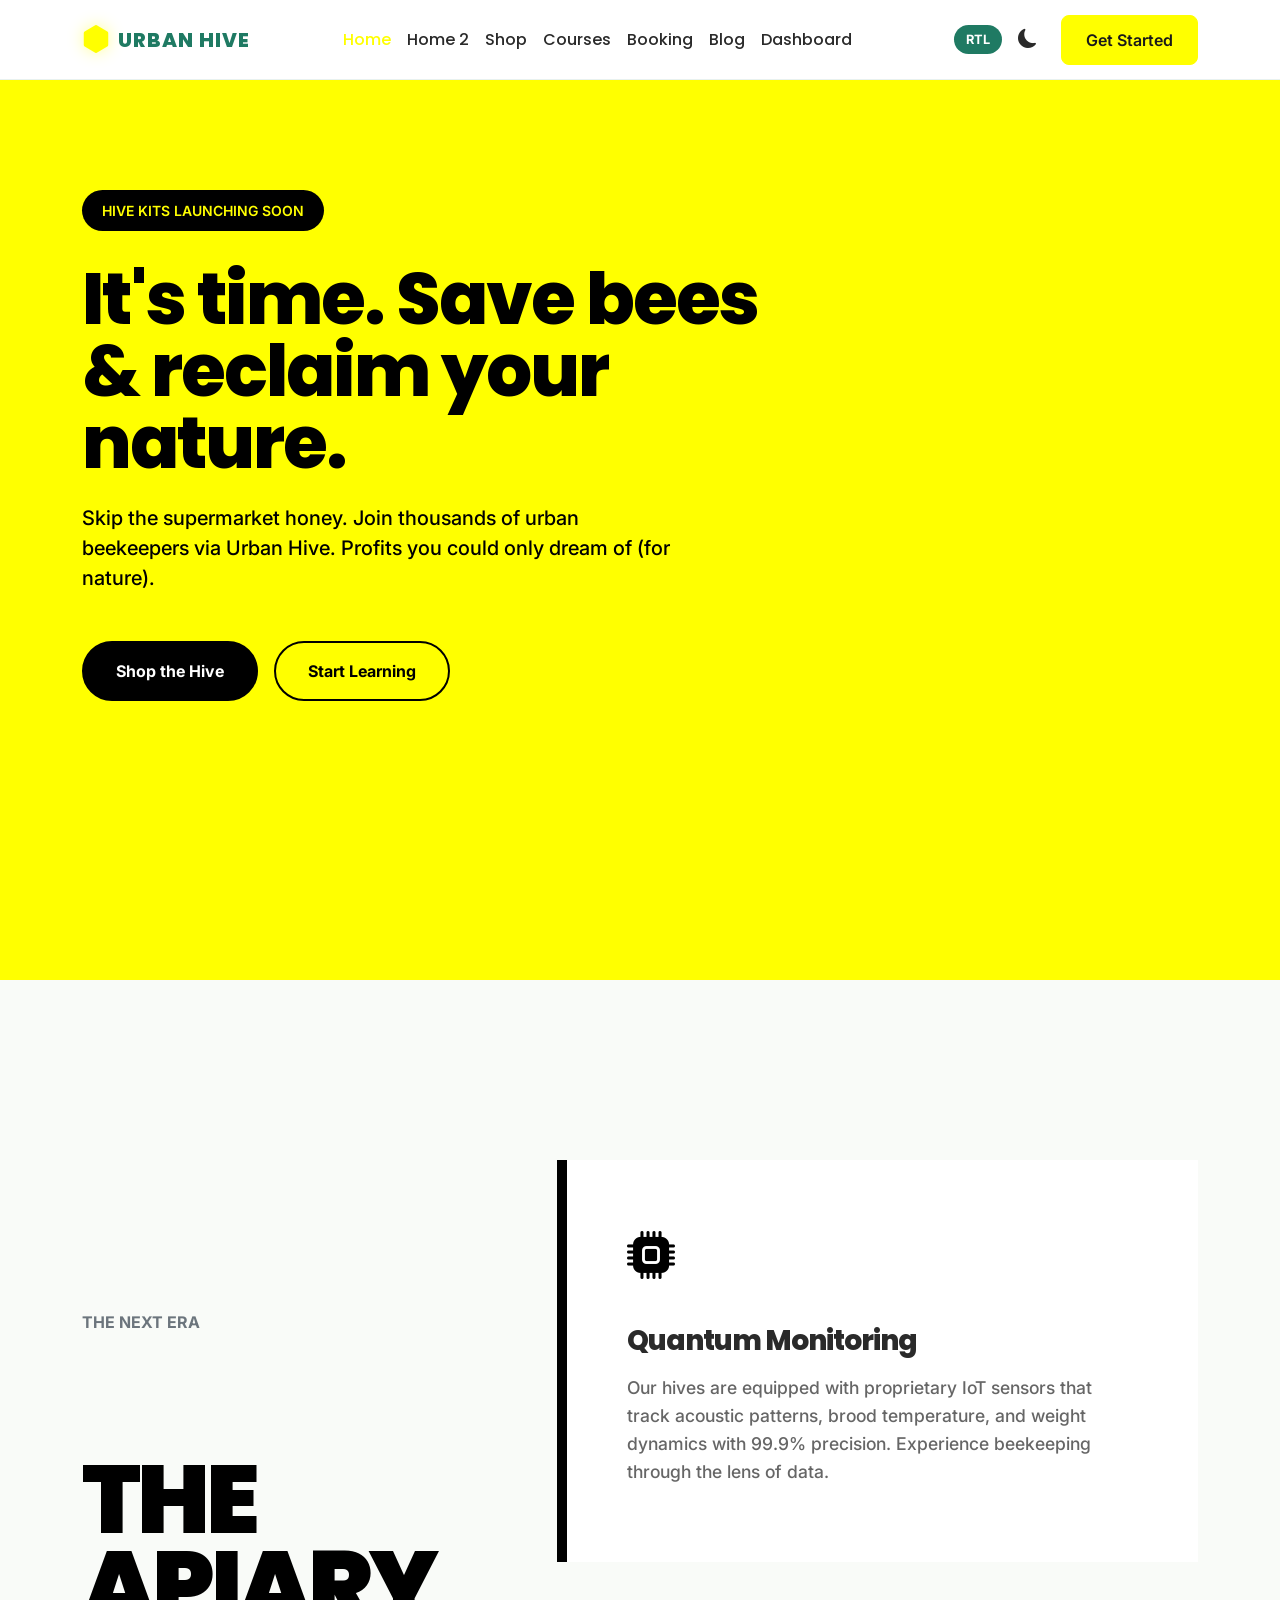
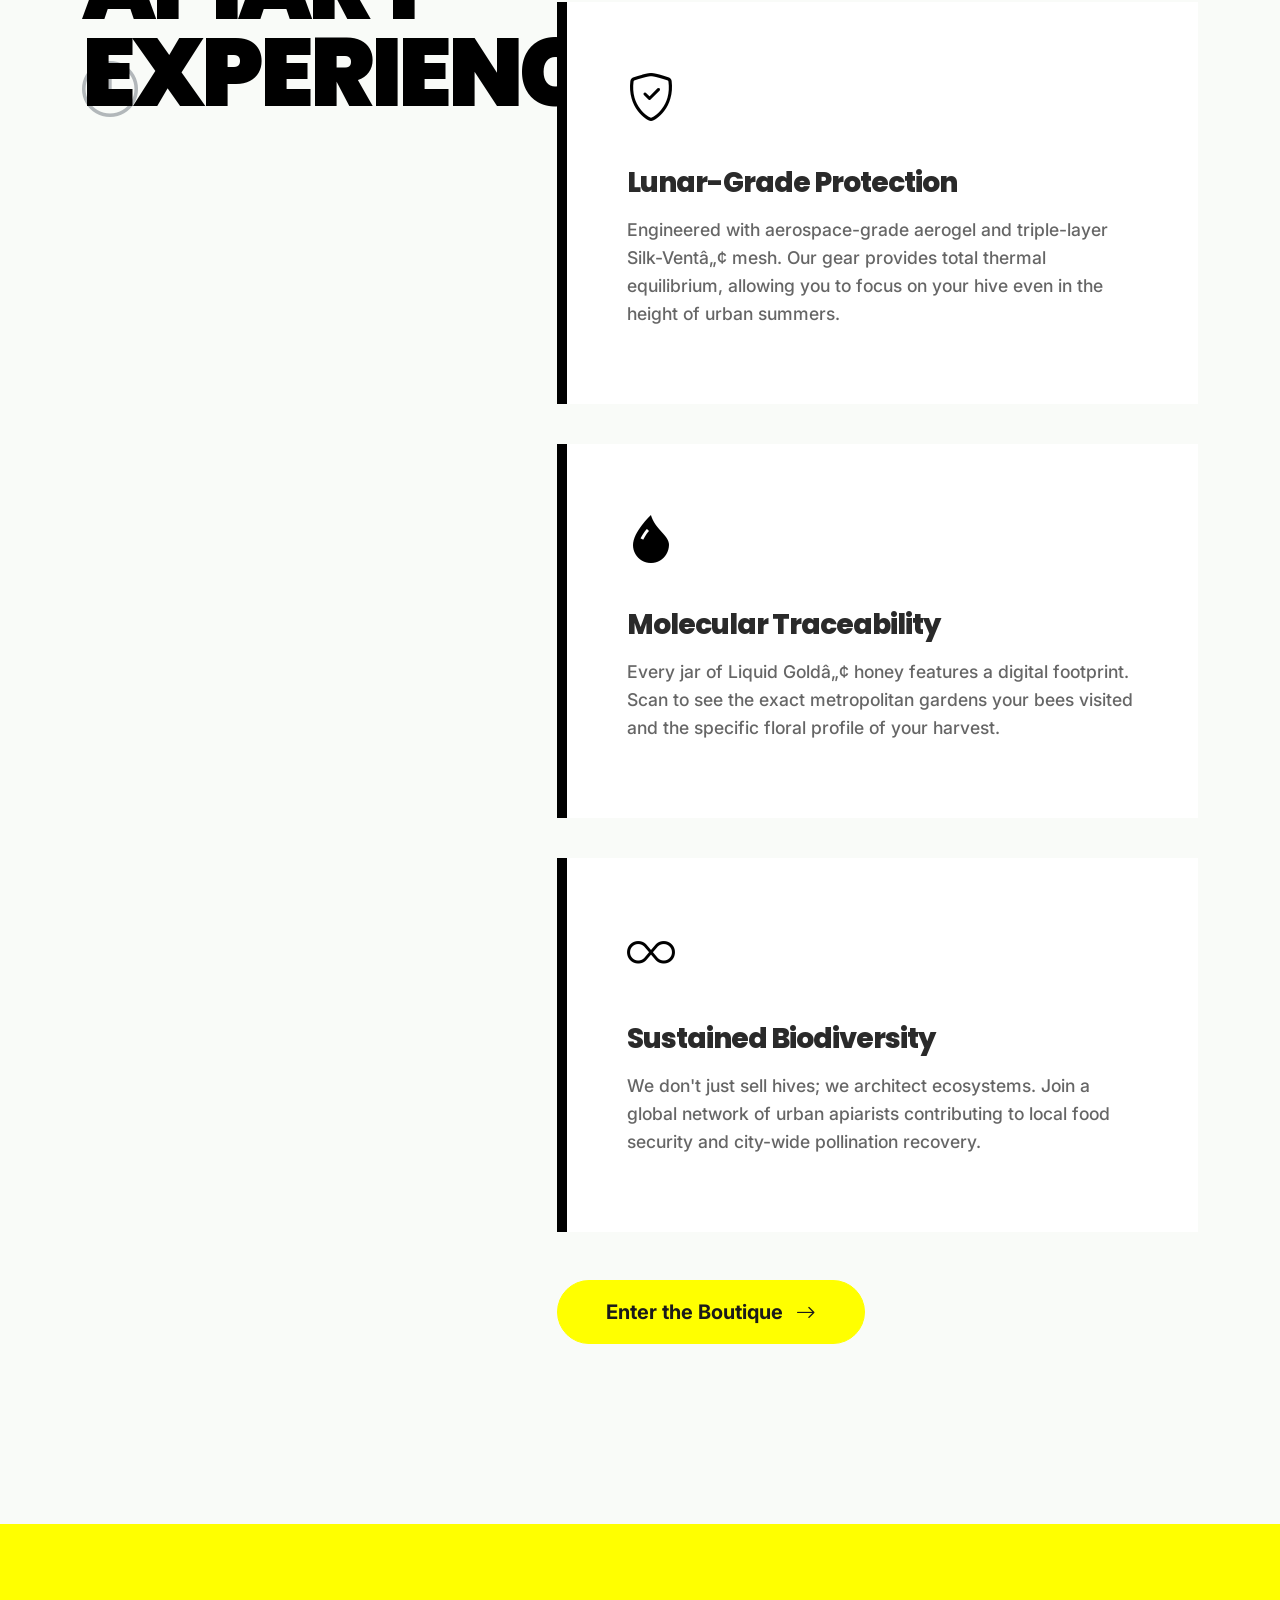
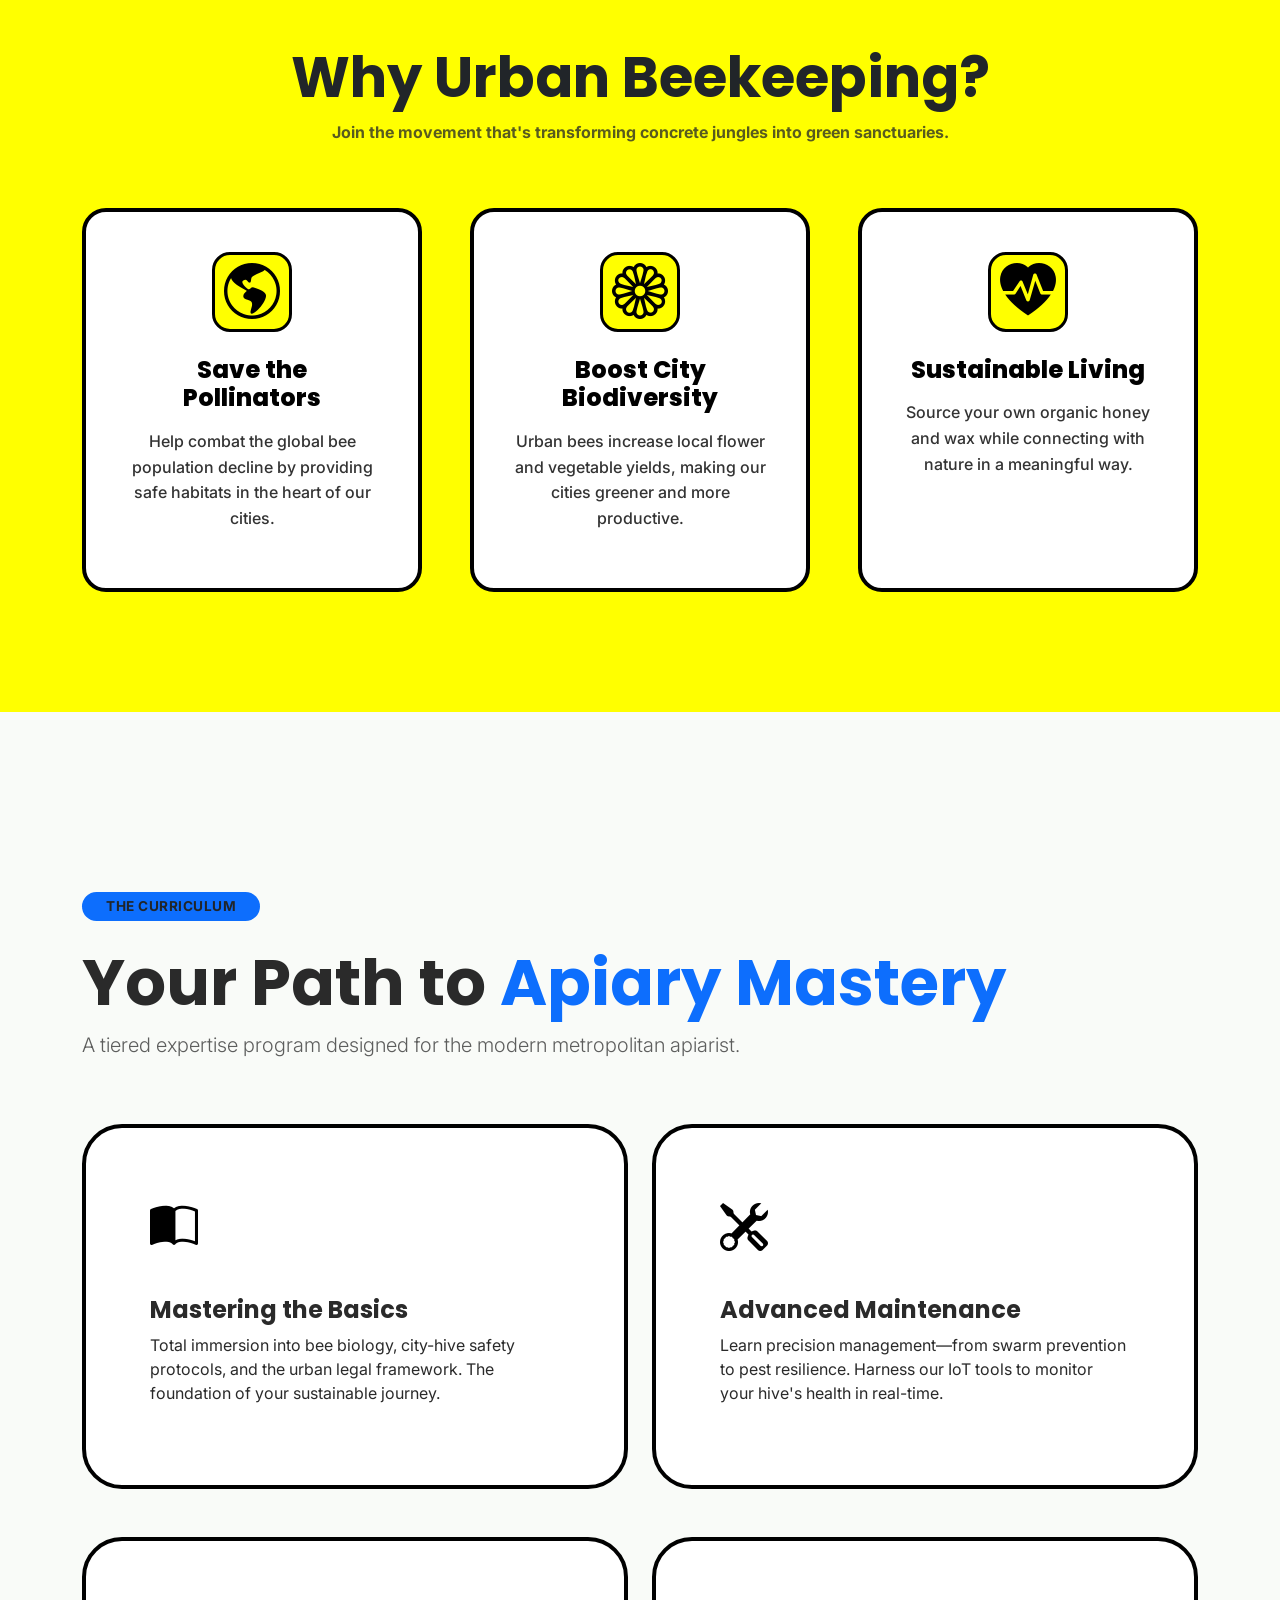
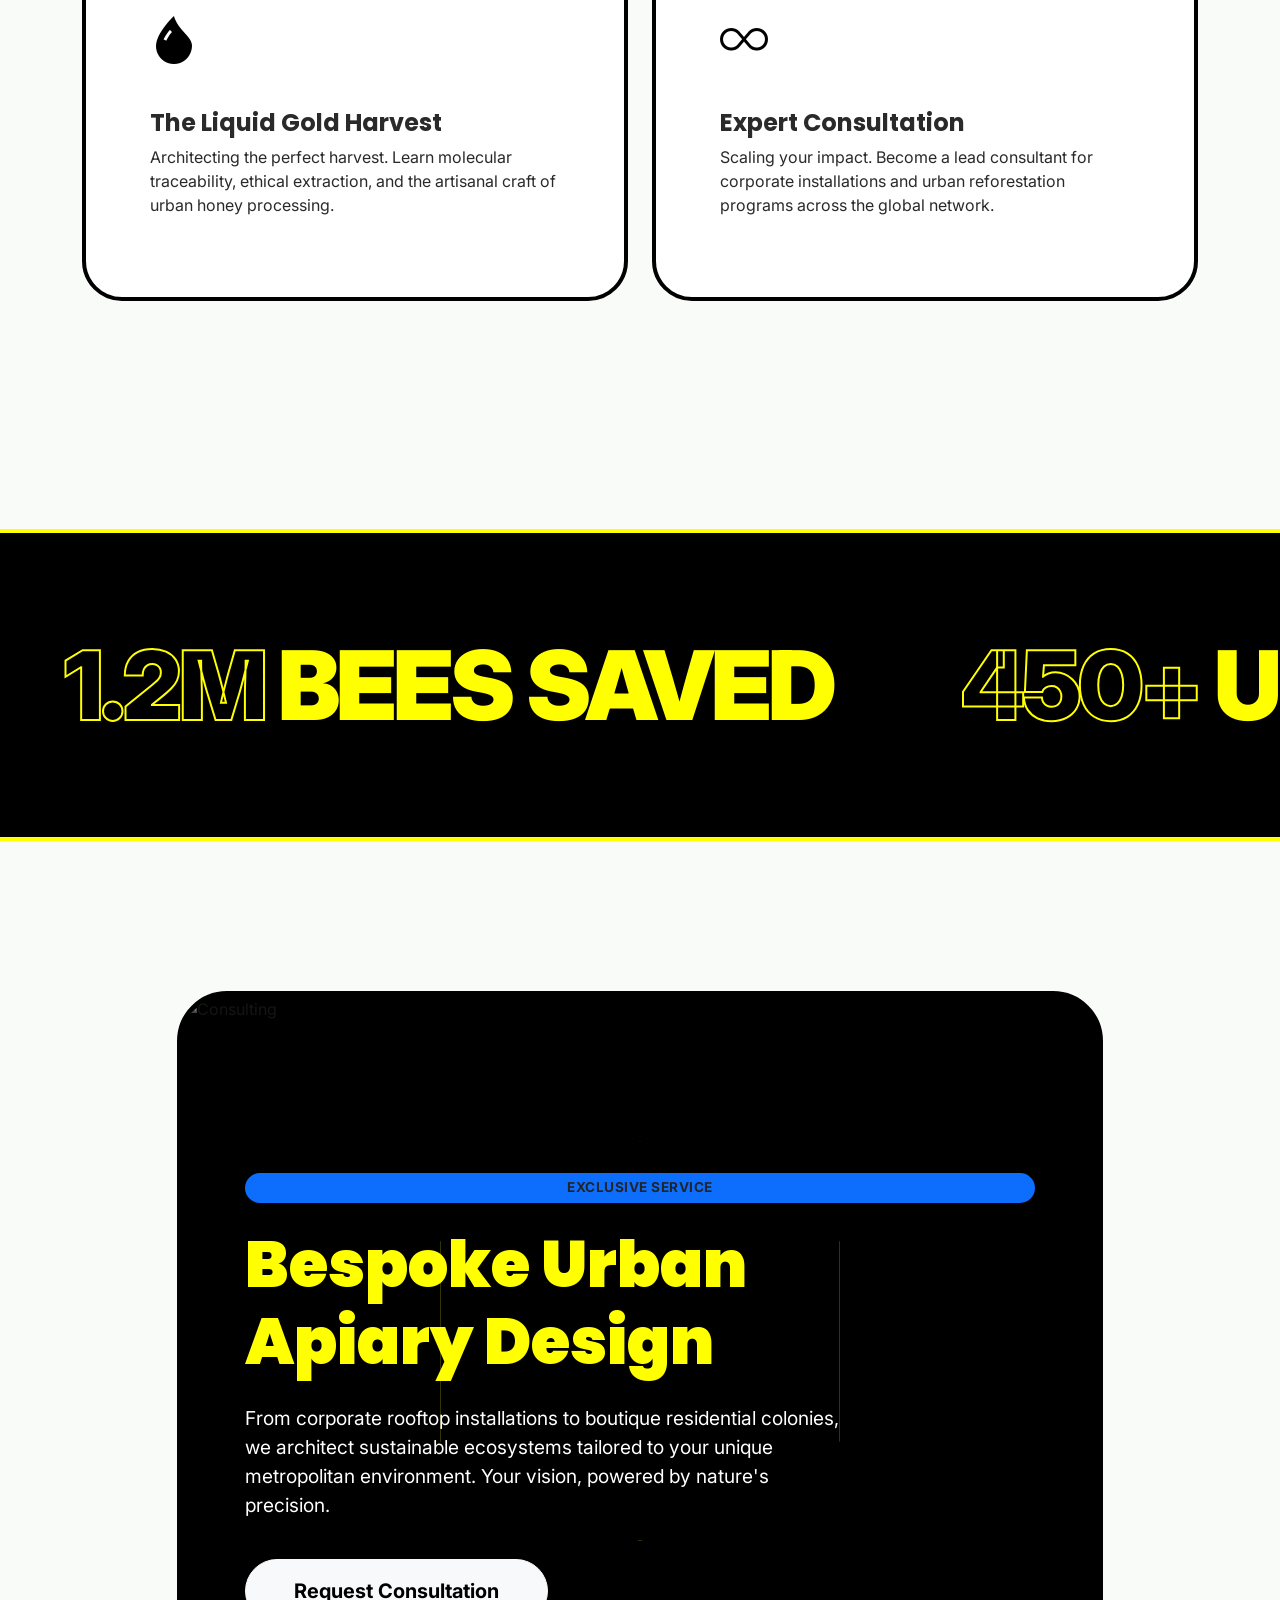
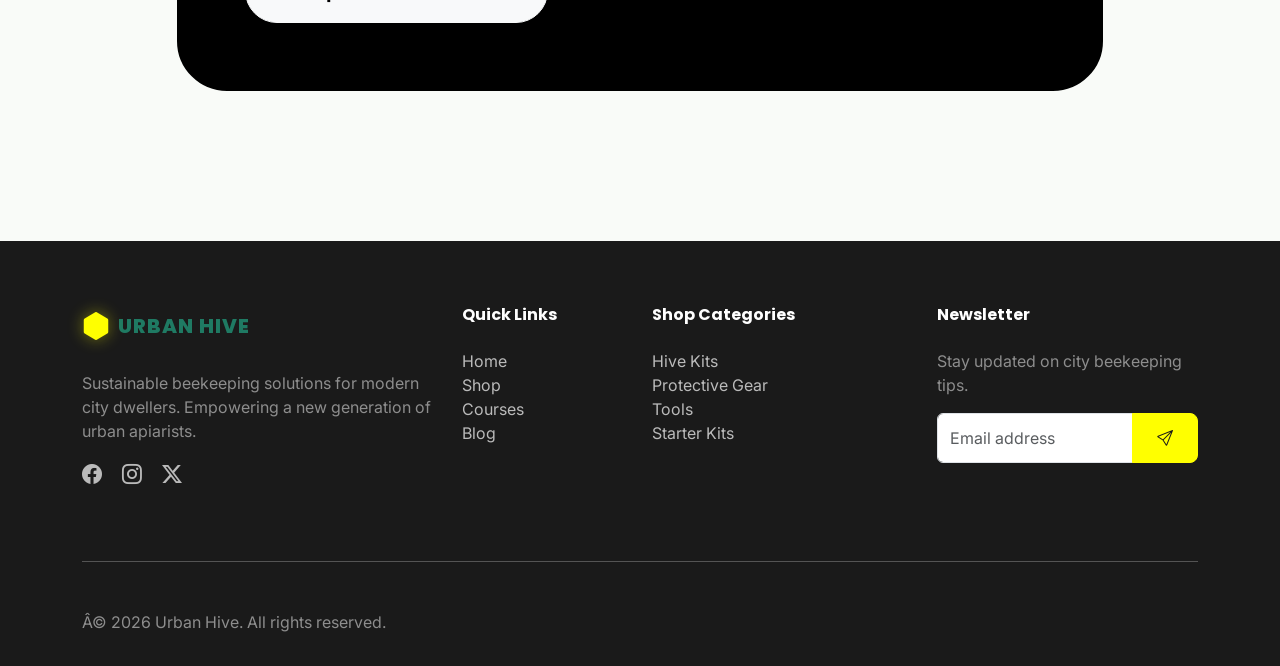
==== index.html @ e36c65c3 "UI Refinements: Standardized Navbar, Authentication UI, Favicon, and Dashboard Layout fixes" ====
﻿<!DOCTYPE html>
<html lang="en" data-bs-theme="light">

<head>
    <meta charset="UTF-8">
    <meta name="viewport" content="width=device-width, initial-scale=1.0">
    <meta name="description"
        content="Urban Hive: Sustainable Beekeeping for Modern Cities. Premium supplies, education, and hive setup assistance.">
    <title>Urban Hive | Sustainable Beekeeping for Modern Cities</title>
    <link rel="icon" type="image/svg+xml"
        href="data:image/svg+xml,<svg xmlns='http://www.w3.org/2000/svg' viewBox='0 0 16 16' fill='%23FFFF00'><path d='M8.5.134a1 1 0 0 0-1 0l-6 3.464a1 1 0 0 0-.5.866V11.54a1 1 0 0 0 .5.866l6 3.464a1 1 0 0 0 1 0l6-3.464a1 1 0 0 0 .5-.866V4.464a1 1 0 0 0-.5-.866L8.5.134z'/></svg>">
    <!-- Bootstrap 5 CSS -->
    <link href="https://cdn.jsdelivr.net/npm/bootstrap@5.3.3/dist/css/bootstrap.min.css" rel="stylesheet">
    <!-- Bootstrap Icons -->
    <link rel="stylesheet" href="https://cdn.jsdelivr.net/npm/bootstrap-icons@1.11.3/font/bootstrap-icons.min.css">
    <!-- Custom CSS -->
    <link rel="stylesheet" href="assets/css/styles.css">
    <style>
        /* Unique Page Animation: Hive Build (Cells forming) */
        /* ABSTRACT ART PARTICLE HERO */
        /* ABSTRACT ART PARTICLE HERO */
        .hero-section {
            position: relative;
            background-color: #000000;
            /* Dark Mode Background */
            min-height: 100vh;
            display: flex;
            align-items: center;
            color: #FFFFFF;
            overflow: hidden;
            padding-top: 80px;
            padding-bottom: 250px;
        }

        [data-bs-theme="light"] .hero-section {
            background-color: #FFFF00 !important;
            /* Primary Yellow for Light Mode */
            color: #000000;
        }

        #hero-canvas {
            position: absolute;
            top: 0;
            left: 0;
            width: 100%;
            height: 100%;
            z-index: 1;
        }

        .hero-section .container {
            position: relative;
            z-index: 10;
        }

        .brand-name {
            font-weight: 700;
            letter-spacing: 1px;
        }

        .navbar {
            transition: all 0.3s;
        }

        .hero-title {
            font-size: clamp(2.5rem, 8vw, 4.5rem);
            max-width: 800px;
            line-height: 1;
            font-weight: 800;
            letter-spacing: -2px;
            color: #FFFFFF;
            text-shadow: 0 0 30px rgba(255, 255, 255, 0.1);
        }

        [data-bs-theme="light"] .hero-title {
            color: #000000;
            text-shadow: none;
        }

        .hero-lead {
            font-weight: 500;
            color: rgba(255, 255, 255, 0.8);
            font-size: 1.25rem;
        }

        [data-bs-theme="light"] .hero-lead {
            color: #000000;
        }

        .hero-badge {
            background-color: #FFFF00;
            color: #000000;
            padding: 10px 20px;
            border-radius: 50px;
            display: inline-block;
            font-weight: 600;
            margin-bottom: 2rem;
        }

        [data-bs-theme="light"] .hero-badge {
            background-color: #000000;
            color: #FFFF00;
        }

        .btn-dark-hero {
            background-color: #FFFF00;
            color: #000000;
            padding: 16px 32px;
            border-radius: 50px;
            font-weight: 700;
            border: 2px solid #FFFF00;
            transition: all 0.3s;
        }

        [data-bs-theme="light"] .btn-dark-hero {
            background-color: #000000;
            color: #FFFFFF;
            border-color: #000000;
        }

        .btn-dark-hero:hover {
            background-color: transparent;
            color: #FFFF00;
        }

        [data-bs-theme="light"] .btn-dark-hero:hover {
            background-color: transparent;
            color: #000000;
        }

        .btn-outline-hero {
            background-color: transparent;
            color: #FFFFFF;
            border: 2px solid #FFFFFF;
            padding: 16px 32px;
            border-radius: 50px;
            font-weight: 700;
            transition: all 0.3s;
        }

        [data-bs-theme="light"] .btn-outline-hero {
            color: #000000;
            border-color: #000000;
        }

        .btn-outline-hero:hover {
            background-color: #FFFFFF;
            color: #000000;
        }

        [data-bs-theme="light"] .btn-outline-hero:hover {
            background-color: #000000;
            color: #FFFF00;
        }

        /* Why Urban Beekeeping Section */
        .why-urban-section {
            background-color: #FFFF00 !important;
        }

        .why-card {
            background: #FFFFFF;
            border: 4px solid #000000;
            border-radius: 24px;
            padding: 40px;
            height: 100%;
            transition: all 0.5s cubic-bezier(0.175, 0.885, 0.32, 1.275);
            position: relative;
            z-index: 1;
        }

        .why-card:hover {
            transform: translateY(-15px) scale(1.02);
            box-shadow: 15px 15px 0px #000000;
        }

        .why-card .card-icon {
            font-size: 3.5rem;
            color: #000000;
            margin-bottom: 1.5rem;
            background: #FFFF00;
            width: 80px;
            height: 80px;
            display: flex;
            align-items: center;
            justify-content: center;
            border: 3px solid #000000;
            border-radius: 18px;
            transition: all 0.4s;
        }

        .why-card:hover .card-icon {
            transform: rotate(360deg);
            background: #000000;
            color: #FFFF00;
        }

        .why-card h4 {
            font-weight: 800;
            color: #000000;
        }

        .why-card p {
            color: #333333;
            font-weight: 500;
            line-height: 1.6;
        }

        @keyframes float {

            0%,
            100% {
                transform: translateY(0);
            }

            50% {
                transform: translateY(-10px);
            }
        }

        .animate-float {
            animation: float 3s ease-in-out infinite;
        }

        /* Journey/Learning Path Section */
        .journey-card {
            padding: 60px 40px;
            height: 100%;
            transition: all 0.6s cubic-bezier(0.23, 1, 0.32, 1);
            position: relative;
            overflow: hidden;
            background: #FFFFFF;
            border-bottom: 8px solid #000000;
        }

        .journey-card:hover {
            background-color: #000000;
            transform: translateY(-10px);
        }

        .journey-card:hover h5,
        .journey-card:hover p,
        .journey-card:hover .h6 {
            color: #FFFFFF !important;
        }

        .journey-card .h6 {
            font-size: 1rem;
            font-weight: 900;
            display: block;
            margin-bottom: 1.5rem;
            color: #1F7A63;
            transition: all 0.4s;
        }

        .journey-card:hover .h6 {
            transform: scale(1.5) translateX(10px);
            color: #FFFF00 !important;
        }

        .journey-card h5 {
            font-weight: 800;
            margin-bottom: 1rem;
        }

        .journey-card p {
            font-weight: 500;
            opacity: 0.8;
            margin: 0;
            transition: all 0.4s;
        }

        .journey-card::before {
            content: '';
            position: absolute;
            top: 0;
            left: 0;
            width: 100%;
            height: 100%;
            background: linear-gradient(45deg, transparent 50%, rgba(255, 255, 0, 0.1) 100%);
            opacity: 0;
            transition: opacity 0.5s;
        }

        .journey-card:hover::before {
            opacity: 1;
        }

        .journey-section {
            background-color: var(--bg-color);
            padding-top: 180px;
            /* Increased upper space */
            padding-bottom: 120px;
        }

        /* Dark Mode Fixes for Journey Section */
        [data-bs-theme="dark"] .journey-card {
            background: #162723;
            /* Matching var(--card-bg) */
            border-bottom-color: #FFFF00;
            /* Sync with hero yellow */
        }

        [data-bs-theme="dark"] .journey-card h5 {
            color: #E8F5F2 !important;
        }

        [data-bs-theme="dark"] .journey-card p {
            color: rgba(232, 245, 242, 0.7) !important;
        }

        [data-bs-theme="dark"] .journey-card:hover {
            background-color: #FFFF00 !important;
            /* EXACT Hero Yellow */
        }

        [data-bs-theme="dark"] .journey-card:hover h5,
        [data-bs-theme="dark"] .journey-card:hover p,
        [data-bs-theme="dark"] .journey-card:hover .h6 {
            color: #000000 !important;
        }

        [data-bs-theme="dark"] .journey-card:hover .h6 {
            color: #000000 !important;
        }

        /* IMMERSIVE APIARY EXPERIENCE SECTION */
        .immersive-apiary-section {
            background-color: var(--bg-color);
            color: var(--text-color);
            padding: 180px 0;
            position: relative;
            overflow: hidden;
            transition: background-color 0.5s ease;
        }

        .experience-title {
            font-size: clamp(3rem, 10vw, 6rem);
            font-weight: 900;
            line-height: 0.9;
            letter-spacing: -4px;
            color: #000000;
            /* Default Dark for Light mode */
            position: sticky;
            top: 20%;
            z-index: 5;
        }

        @media (max-width: 1200px) {
            .experience-title {
                font-size: clamp(2.5rem, 7vw, 3.8rem);
                letter-spacing: -2px;
            }
        }

        [data-bs-theme="dark"] .experience-title {
            color: #FFFF00;
        }

        .feature-item-ux {
            padding: 60px;
            background: var(--card-bg);
            border-left: 10px solid #000000;
            margin-bottom: 40px;
            transition: all 0.6s cubic-bezier(0.165, 0.84, 0.44, 1);
            position: relative;
            z-index: 10;
        }

        [data-bs-theme="dark"] .feature-item-ux {
            border-left-color: #FFFF00;
        }

        .feature-item-ux:hover {
            background: #000000;
            color: #FFFFFF !important;
            transform: translateX(30px) scale(1.05);
            box-shadow: 0 20px 40px rgba(0, 0, 0, 0.1);
            border-left-width: 25px;
        }

        .feature-item-ux:hover * {
            color: #FFFFFF !important;
        }

        .feature-item-ux i {
            font-size: 3rem;
            color: #000000;
            margin-bottom: 2rem;
            display: block;
        }

        [data-bs-theme="dark"] .feature-item-ux i {
            color: #FFFF00;
        }

        .feature-item-ux h3 {
            font-weight: 800;
            margin-bottom: 1rem;
            letter-spacing: -1px;
        }

        .feature-item-ux p {
            font-weight: 500;
            color: #666666;
            font-size: 1.1rem;
            line-height: 1.6;
        }

        [data-bs-theme="dark"] .feature-item-ux p {
            color: #999999;
        }

        /* Unique Geometric Background Animation */
        .geo-circle {
            position: absolute;
            border: 2px solid rgba(255, 255, 255, 0.05);
            border-radius: 50%;
            pointer-events: none;
            animation: pulseCircle 10s infinite linear;
        }

        @keyframes pulseCircle {
            0% {
                transform: scale(1) rotate(0);
                opacity: 0;
            }

            50% {
                transform: scale(1.5) rotate(180deg);
                opacity: 0.2;
            }

            100% {
                transform: scale(3) rotate(360deg);
                opacity: 0;
            }
        }

        .honey-cursor-glow {
            position: fixed;
            width: 300px;
            height: 300px;
            background: radial-gradient(circle, rgba(255, 255, 0, 0.05) 0%, transparent 70%);
            pointer-events: none;
            z-index: 1000;
            transform: translate(-50%, -50%);
            display: none;
            /* Will be shown on move in JS if added, otherwise keep static */
        }

        /* UNIQUE SECTION 1: IMPACT TICKER */
        .stats-ticker-section {
            background: #000000;
            padding: 80px 0;
            overflow: hidden;
            border-top: 4px solid #FFFF00;
            border-bottom: 4px solid #FFFF00;
            position: relative;
        }

        .ticker-wrap {
            display: flex;
            white-space: nowrap;
            animation: tickerFlow 60s linear infinite;
        }

        .ticker-item {
            display: inline-block;
            padding: 0 4rem;
            font-size: 6rem;
            font-weight: 900;
            color: #FFFF00;
            text-transform: uppercase;
            letter-spacing: -4px;
        }

        .ticker-item span {
            -webkit-text-stroke: 2px #FFFF00;
            color: transparent;
        }

        @keyframes tickerFlow {
            0% {
                transform: translateX(0);
            }

            100% {
                transform: translateX(-50%);
            }
        }

        /* UNIQUE SECTION 2: CONSULTING REVEAL */
        .consulting-reveal-section {
            padding: 150px 0;
            background: var(--bg-color);
            position: relative;
        }

        .reveal-card {
            position: relative;
            border-radius: 50px;
            overflow: hidden;
            height: 700px;
            background: #000000;
            border: 4px solid #000000;
            cursor: pointer;
        }

        .reveal-card img {
            width: 100%;
            height: 100%;
            object-fit: cover;
            opacity: 0.5;
            transition: all 1.2s cubic-bezier(0.19, 1, 0.22, 1);
        }

        .reveal-card:hover img {
            transform: scale(1.1) rotate(-2deg);
            opacity: 0.3;
        }

        .reveal-content {
            position: absolute;
            inset: 0;
            padding: 4rem;
            display: flex;
            flex-direction: column;
            justify-content: flex-end;
            z-index: 10;
        }

        .reveal-content h2 {
            font-size: 4rem;
            color: #FFFF00;
            font-weight: 900;
            margin-bottom: 1.5rem;
            transition: all 0.8s cubic-bezier(0.19, 1, 0.22, 1);
        }

        .reveal-content p {
            font-size: 1.2rem;
            color: #FFFFFF;
            max-width: 600px;
            transition: all 0.8s cubic-bezier(0.19, 1, 0.22, 1) 0.1s;
        }

        .reveal-card:hover .reveal-content h2 {
            transform: none;
            opacity: 1;
        }

        .reveal-card:hover .reveal-content p {
            transform: none;
            opacity: 1;
        }

        .floating-hex {
            position: absolute;
            width: 400px;
            height: 400px;
            border: 1px solid rgba(255, 255, 0, 0.2);
            clip-path: polygon(50% 0%, 100% 25%, 100% 75%, 50% 100%, 0% 75%, 0% 25%);
            top: 50%;
            left: 50%;
            transform: translate(-50%, -50%);
            animation: hexRotate 20s linear infinite;
            z-index: 1;
        }

        @keyframes hexRotate {
            0% {
                transform: translate(-50%, -50%) rotate(0deg);
                scale: 1;
            }

            50% {
                transform: translate(-50%, -50%) rotate(180deg);
                scale: 1.2;
            }

            100% {
                transform: translate(-50%, -50%) rotate(360deg);
                scale: 1;
            }
        }

        /* PREMIUM MASTERY PATH SECTION */
        .mastery-path-section {
            padding: 180px 0;
            background: var(--bg-color);
            position: relative;
        }

        .path-pillar {
            position: relative;
            padding: 4rem;
            background: var(--card-bg);
            border-radius: 40px;
            margin-bottom: 3rem;
            border: 4px solid #000;
            transition: all 0.8s cubic-bezier(0.19, 1, 0.22, 1);
            z-index: 5;
        }

        [data-bs-theme="dark"] .path-pillar {
            border-color: #FFFF00;
        }

        .path-pillar:hover {
            background: #FFFF00;
            color: #000000 !important;
            transform: translateY(-20px) scale(1.02);
            border-color: #000;
            z-index: 10;
        }

        .path-pillar:hover * {
            color: #000000 !important;
        }

        .path-pillar i {
            font-size: 3rem;
            margin-bottom: 2rem;
            display: block;
            color: #FFFF00;
        }

        [data-bs-theme="dark"] .path-pillar i {
            color: #FFFF00;
        }

        [data-bs-theme="light"] .path-pillar i {
            color: #000;
        }

        .path-pillar:hover i {
            color: #000000 !important;
        }

        @keyframes hiveBuild {
            from {
                opacity: 0;
                transform: scale(0.1) rotate(60deg);
            }

            to {
                opacity: 1;
                transform: scale(1) rotate(0deg);
            }
        }

        /* Hero Bubble Effect Styles */
        .hero-footer-wrap {
            position: absolute;
            bottom: 0;
            left: 0;
            right: 0;
            z-index: 10;
        }

        .hero-footer {
            z-index: 1;
            --footer-background: #000000;
            display: grid;
            position: relative;
        }

        .hero-footer .bubbles {
            position: absolute;
            top: 0;
            left: 0;
            right: 0;
            height: 1rem;
            background: var(--footer-background);
            filter: url("#blob");
        }

        .hero-footer .bubble {
            position: absolute;
            left: var(--position, 50%);
            background: var(--footer-background);
            border-radius: 100%;
            animation: bubble-size var(--time, 4s) ease-in infinite var(--delay, 0s),
                bubble-move var(--time, 4s) ease-in infinite var(--delay, 0s);
            transform: translate(-50%, 100%);
        }

        [data-bs-theme="dark"] .hero-footer .bubble {
            background: var(--primary-color);
        }

        .hero-footer .content {
            z-index: 2;
            display: grid;
            grid-template-columns: 1fr auto;
            grid-gap: 4rem;
            padding: 2rem;
            background: var(--footer-background);
        }

        .hero-footer .content a,
        .hero-footer .content p {
            color: #F5F7FA;
            text-decoration: none;
            transition: color 0.3s;
        }

        .hero-footer .content a:hover {
            color: var(--primary-color);
        }

        .hero-footer .content b {
            color: white;
            text-transform: uppercase;
            letter-spacing: 1.5px;
            font-size: 0.9rem;
            margin-bottom: 0.5rem;
            display: block;
        }

        .hero-footer .content p {
            margin: 0;
            font-size: .75rem;
            opacity: 0.8;
        }

        .hero-footer .content>div {
            display: flex;
            flex-direction: row;
            flex-wrap: wrap;
            justify-content: space-around;
            gap: 2rem;
        }

        .hero-footer .content>div>div {
            display: flex;
            flex-direction: column;
            margin: 0.25rem 0;
        }

        .hero-footer .content .image {
            align-self: center;
            width: 4rem;
            height: 4rem;
            margin: 0.25rem 0;
            background-size: cover;
            background-position: center;
        }

        @keyframes bubble-size {

            0%,
            75% {
                width: var(--size, 4rem);
                height: var(--size, 4rem);
            }

            100% {
                width: 0rem;
                height: 0rem;
            }
        }

        @keyframes bubble-move {
            0% {
                bottom: -4rem;
            }

            100% {
                bottom: var(--distance, 10rem);
            }
        }

        @media (max-width: 991px) {
            .hero-footer .content {
                grid-template-columns: 1fr;
                text-align: center;
            }

            .hero-footer .content>div {
                flex-direction: column;
                gap: 1.5rem;
            }

            /* Center hero content on mobile and tablet */
            .hero-section .container {
                text-align: center;
            }

            .hero-section .row {
                justify-content: center;
            }

            .hero-section .d-flex {
                justify-content: center;
            }

            /* Fix overlapping feature cards in Next Era section */
            .feature-item-ux {
                padding: 30px 20px;
                margin-bottom: 20px;
            }

            .feature-item-ux i {
                font-size: 2.5rem;
                margin-bottom: 1.5rem;
            }

            .feature-item-ux h3 {
                font-size: 1.25rem;
            }

            .feature-item-ux p {
                font-size: 1rem;
            }
        }

        @media (max-width: 767px) {

            /* Additional fixes for smaller mobile screens */
            .feature-item-ux {
                padding: 25px 15px;
                margin-bottom: 15px;
            }

            .feature-item-ux i {
                font-size: 2rem;
                margin-bottom: 1rem;
            }

            .feature-item-ux h3 {
                font-size: 1.1rem;
            }

            .feature-item-ux p {
                font-size: 0.9rem;
            }

            /* Fix overlapping text in exclusive service section */
            .reveal-content {
                padding: 2rem 1.5rem;
            }

            .reveal-content h2 {
                font-size: 2.5rem;
                line-height: 1.1;
            }

            .reveal-content p {
                font-size: 1rem;
                max-width: 100%;
            }

            .reveal-content .badge {
                font-size: 0.7rem;
                padding: 0.5rem 1rem;
            }
        }

        @media (max-width: 480px) {

            /* Additional fixes for very small mobile screens */
            .reveal-content {
                padding: 1.5rem 1rem;
            }

            .reveal-content h2 {
                font-size: 2rem;
                line-height: 1;
            }

            .reveal-content p {
                font-size: 0.9rem;
            }

            .reveal-content .badge {
                font-size: 0.65rem;
                padding: 0.4rem 0.8rem;
                margin-bottom: 1rem;
            }

            .reveal-content .btn {
                font-size: 0.9rem;
                padding: 0.75rem 1.5rem !important;
            }
        }

        /* Footer alignment fixes for tablet view */
        @media (max-width: 991px) and (min-width: 768px) {
            footer .row {
                justify-content: center;
                text-align: center;
            }

            footer .col-lg-4,
            footer .col-md-2,
            footer .col-md-3,
            footer .col-lg-3 {
                margin-bottom: 2rem;
                flex: 0 0 auto;
                width: 100%;
                max-width: 300px;
            }

            footer .input-group {
                max-width: 300px;
                margin: 0 auto;
            }
        }
    </style>
</head>
<!-- Navbar -->
<nav class="navbar navbar-expand-xl sticky-top">
    <div class="container">
        <a class="navbar-brand d-flex align-items-center" href="index.html">
            <i class="bi bi-hexagon-fill fs-3 me-2"></i>
            <span class="brand-name">URBAN HIVE</span>
        </a>
        <div class="offcanvas offcanvas-end" tabindex="-1" id="offcanvasNavbar">
            <div class="offcanvas-header">
                <h5 class="offcanvas-title brand-name">URBAN HIVE</h5>
                <button type="button" class="btn-close" data-bs-dismiss="offcanvas"></button>
            </div>
            <div class="offcanvas-body">
                <ul class="navbar-nav justify-content-center flex-grow-1 pe-3">
                    <li class="nav-item"><a class="nav-link active" href="index.html">Home</a></li>
                    <li class="nav-item"><a class="nav-link" href="home-2.html">Home 2</a></li>
                    <li class="nav-item"><a class="nav-link" href="services.html">Shop</a></li>
                    <li class="nav-item"><a class="nav-link" href="pricing.html">Courses</a></li>
                    <li class="nav-item"><a class="nav-link" href="booking.html">Booking</a></li>
                    <li class="nav-item"><a class="nav-link" href="blog.html">Blog</a></li>
                    <li class="nav-item"><a class="nav-link" href="dashboard.html">Dashboard</a></li>
                </ul>
                <div class="mt-3 pt-3 border-top d-xl-none">
                    <div class="d-flex align-items-center mb-3">
                        <button class="rtl-toggle-btn me-3">RTL</button>
                        <span class="text-secondary small">Switch Layout</span>
                    </div>
                    <a href="login.html" class="btn btn-primary w-100">Get Started</a>
                </div>
            </div>
        </div>
        <div class="d-flex align-items-center order-xl-3 ms-auto">
            <button class="rtl-toggle-btn me-2 d-none d-xl-inline-block">RTL</button>
            <button class="theme-toggle-btn me-3" aria-label="Toggle Theme">
                <i class="bi bi-moon-fill"></i>
            </button>
            <a href="login.html" class="btn btn-primary d-none d-xl-block">Get Started</a>
            <button class="navbar-toggler ms-2" type="button" data-bs-toggle="offcanvas"
                data-bs-target="#offcanvasNavbar">
                <span class="navbar-toggler-icon"></span>
            </button>
        </div>
    </div>
</nav>

<!-- Hero Section -->
<section class="hero-section">
    <div class="container">
        <div class="row align-items-center">
            <div class="col-lg-10">
                <div class="hero-badge animate-on-scroll text-uppercase small">Hive Kits Launching Soon
                </div>
                <h1 class="hero-title mb-4 animate-on-scroll">It's time. Save bees <br> & reclaim your
                    nature.</h1>
                <p class="hero-lead mb-5 animate-on-scroll" style="max-width: 600px;">Skip the
                    supermarket honey.
                    Join thousands of urban beekeepers via Urban Hive. Profits you could only dream of
                    (for nature).
                </p>
                <div class="d-flex flex-wrap gap-3 animate-on-scroll">
                    <a href="services.html" class="btn btn-dark-hero">Shop the Hive</a>
                    <a href="pricing.html" class="btn btn-outline-hero">Start Learning</a>
                </div>
            </div>
        </div>
    </div>
    <div class="hero-footer-wrap">
        <div class="hero-footer">
            <div class="bubbles" id="hero-bubbles">
                <!-- Bubbles injected via JS -->
            </div>
        </div>
    </div>
</section>

<!-- Immersive Apiary Experience: NEW SECTION FORMAT -->
<section class="immersive-apiary-section">
    <!-- Animated Background Elements -->
    <div class="geo-circle" style="width: 300px; height: 300px; top: 10%; left: -50px;"></div>
    <div class="geo-circle"
        style="width: 500px; height: 500px; bottom: -100px; right: -100px; animation-duration: 15s;"></div>

    <div class="container">
        <div class="row">
            <div class="col-lg-5 mb-5 mb-lg-0">
                <style>
                    .experience-sticky {
                        z-index: 5;
                    }

                    @media (min-width: 992px) {
                        .experience-sticky {
                            position: sticky;
                            top: 150px;
                        }
                    }
                </style>
                <div class="experience-sticky">
                    <span class="text-secondary fw-bold text-uppercase letter-spacing-2 mb-3 d-block">The Next
                        Era</span>
                    <h2 class="experience-title">THE <br> APIARY <br> EXPERIENCE</h2>
                    <div class="mt-5 d-none d-lg-block">
                        <i class="bi bi-arrow-down-circle display-4 text-secondary opacity-50 animate-float"></i>
                    </div>
                </div>
            </div>
            <div class="col-lg-7">
                <!-- Feature 1 -->
                <div class="feature-item-ux animate-on-scroll">
                    <i class="bi bi-cpu-fill"></i>
                    <h3>Quantum Monitoring</h3>
                    <p>Our hives are equipped with proprietary IoT sensors that track acoustic patterns, brood
                        temperature, and weight dynamics with 99.9% precision. Experience beekeeping through the
                        lens of data.</p>
                </div>

                <!-- Feature 2 -->
                <div class="feature-item-ux animate-on-scroll" style="transition-delay: 0.1s;">
                    <i class="bi bi-shield-check"></i>
                    <h3>Lunar-Grade Protection</h3>
                    <p>Engineered with aerospace-grade aerogel and triple-layer Silk-Ventâ„¢ mesh. Our gear provides
                        total thermal equilibrium, allowing you to focus on your hive even in the height of urban
                        summers.</p>
                </div>

                <!-- Feature 3 -->
                <div class="feature-item-ux animate-on-scroll" style="transition-delay: 0.2s;">
                    <i class="bi bi-droplet-fill"></i>
                    <h3>Molecular Traceability</h3>
                    <p>Every jar of Liquid Goldâ„¢ honey features a digital footprint. Scan to see the exact
                        metropolitan gardens your bees visited and the specific floral profile of your harvest.</p>
                </div>

                <!-- Feature 4 -->
                <div class="feature-item-ux animate-on-scroll" style="transition-delay: 0.3s;">
                    <i class="bi bi-infinity"></i>
                    <h3>Sustained Biodiversity</h3>
                    <p>We don't just sell hives; we architect ecosystems. Join a global network of urban apiarists
                        contributing to local food security and city-wide pollination recovery.</p>
                </div>

                <div class="text-center text-lg-start mt-5">
                    <a href="services.html" class="btn btn-primary btn-lg px-5 py-3 rounded-pill fw-bold">Enter the
                        Boutique <i class="bi bi-arrow-right ms-2"></i></a>
                </div>
            </div>
        </div>
    </div>
</section>

<!-- Why Urban Beekeeping -->
<section class="py-120 why-urban-section">
    <div class="container">
        <div class="row justify-content-center text-center mb-5">
            <div class="col-lg-8">
                <h2 class="animate-on-scroll display-4 fw-bold text-dark">Why Urban Beekeeping?</h2>
                <p class="text-dark fw-bold animate-on-scroll opacity-75">Join the movement that's transforming
                    concrete jungles into green sanctuaries.</p>
            </div>
        </div>
        <div class="row g-5 text-center">
            <div class="col-md-4 animate-on-scroll">
                <div class="why-card">
                    <div class="card-icon mx-auto"><i class="bi bi-globe-americas"></i></div>
                    <h4 class="mb-3">Save the Pollinators</h4>
                    <p>Help combat the global bee population decline by providing safe habitats in the heart of our
                        cities.</p>
                </div>
            </div>
            <div class="col-md-4 animate-on-scroll">
                <div class="why-card">
                    <div class="card-icon mx-auto"><i class="bi bi-flower1"></i></div>
                    <h4 class="mb-3">Boost City Biodiversity</h4>
                    <p>Urban bees increase local flower and vegetable yields, making our cities greener and more
                        productive.</p>
                </div>
            </div>
            <div class="col-md-4 animate-on-scroll">
                <div class="why-card">
                    <div class="card-icon mx-auto"><i class="bi bi-heart-pulse-fill"></i></div>
                    <h4 class="mb-3">Sustainable Living</h4>
                    <p>Source your own organic honey and wax while connecting with nature in a meaningful way.</p>
                </div>
            </div>
        </div>
    </div>
</section>

<!-- Your Path to Mastery -->
<section class="mastery-path-section">
    <div class="container">
        <div class="row align-items-center mb-5">
            <div class="col-lg-12">
                <span class="badge bg-primary text-dark mb-4 py-2 px-4 rounded-pill animate-on-scroll">THE
                    CURRICULUM</span>
                <h2 class="display-3 fw-bold animate-on-scroll">Your Path to <span class="text-primary">Apiary
                        Mastery</span></h2>
                <p class="lead opacity-75 animate-on-scroll">A tiered expertise program designed for the modern
                    metropolitan apiarist.</p>
            </div>
        </div>

        <div class="row">
            <div class="col-lg-6 animate-on-scroll">
                <div class="path-pillar text-center text-lg-start">
                    <i class="bi bi-book-half"></i>
                    <h4>Mastering the Basics</h4>
                    <p>Total immersion into bee biology, city-hive safety protocols, and the urban legal framework.
                        The foundation of your sustainable journey.</p>
                </div>
            </div>
            <div class="col-lg-6 animate-on-scroll" style="transition-delay: 0.1s;">
                <div class="path-pillar text-center text-lg-start">
                    <i class="bi bi-tools"></i>
                    <h4>Advanced Maintenance</h4>
                    <p>Learn precision management—from swarm prevention to pest resilience. Harness our IoT tools to
                        monitor your hive's health in real-time.</p>
                </div>
            </div>
            <div class="col-lg-6 animate-on-scroll" style="transition-delay: 0.2s;">
                <div class="path-pillar text-center text-lg-start">
                    <i class="bi bi-droplet-fill"></i>
                    <h4>The Liquid Gold Harvest</h4>
                    <p>Architecting the perfect harvest. Learn molecular traceability, ethical extraction, and the
                        artisanal craft of urban honey processing.</p>
                </div>
            </div>
            <div class="col-lg-6 animate-on-scroll" style="transition-delay: 0.3s;">
                <div class="path-pillar text-center text-lg-start">
                    <i class="bi bi-infinity"></i>
                    <h4>Expert Consultation</h4>
                    <p>Scaling your impact. Become a lead consultant for corporate installations and urban
                        reforestation programs across the global network.</p>
                </div>
            </div>
        </div>
    </div>
</section>

<!-- UNIQUE SECTION 1: IMPACT TICKER -->
<div class="stats-ticker-section">
    <div class="ticker-wrap">
        <div class="ticker-item"><span>1.2M</span> Bees Saved</div>
        <div class="ticker-item"><span>450+</span> Urban Hives</div>
        <div class="ticker-item"><span>15k</span> Lbs Honey</div>
        <div class="ticker-item"><span>85</span> City Orchards</div>
        <!-- Duplicated for seamless loop -->
        <div class="ticker-item"><span>1.2M</span> Bees Saved</div>
        <div class="ticker-item"><span>450+</span> Urban Hives</div>
        <div class="ticker-item"><span>15k</span> Lbs Honey</div>
        <div class="ticker-item"><span>85</span> City Orchards</div>
    </div>
</div>

<!-- UNIQUE SECTION 2: BESPOKE CONSULTING REVEAL -->
<section class="consulting-reveal-section">
    <div class="container">
        <div class="row justify-content-center">
            <div class="col-lg-10">
                <div class="reveal-card">
                    <div class="floating-hex"></div>
                    <img src="https://img.freepik.com/free-photo/businessman-showing-changes-report_1098-3504.jpg?semt=ais_hybrid&w=740&q=80"
                        alt="Consulting">
                    <!-- Using existing premium image context -->
                    <div class="reveal-content">
                        <span class="badge bg-primary text-dark mb-4 py-2 px-4 rounded-pill">EXCLUSIVE
                            SERVICE</span>
                        <h2>Bespoke Urban <br> Apiary Design</h2>
                        <p>From corporate rooftop installations to boutique residential colonies, we architect
                            sustainable ecosystems tailored to your unique metropolitan environment. Your vision,
                            powered by nature's precision.</p>
                        <div class="mt-4">
                            <a href="booking.html" class="btn btn-light btn-lg px-5 py-3 rounded-pill fw-bold">Request
                                Consultation</a>
                        </div>
                    </div>
                </div>
            </div>
        </div>
    </div>
</section>

<!-- Footer -->
<footer>
    <div class="container">
        <div class="row g-4">
            <div class="col-lg-4">
                <a class="d-flex align-items-center mb-4 text-decoration-none" href="index.html">
                    <i class="bi bi-hexagon-fill fs-3 me-2"></i>
                    <span class="brand-name">URBAN HIVE</span>
                </a>
                <p class="text-white-50">Sustainable beekeeping solutions for modern city dwellers.
                    Empowering a new
                    generation of urban apiarists.</p>
                <div class="mb-4">
                    <a href="#" class="me-3"><i class="bi bi-facebook fs-5"></i></a>
                    <a href="#" class="me-3"><i class="bi bi-instagram fs-5"></i></a>
                    <a href="#" class="me-3"><i class="bi bi-twitter-x fs-5"></i></a>
                </div>
            </div>
            <div class="col-md-2 col-6">
                <h6 class="text-white mb-4">Quick Links</h6>
                <ul class="list-unstyled">
                    <li><a href="index.html">Home</a></li>
                    <li><a href="services.html">Shop</a></li>
                    <li><a href="pricing.html">Courses</a></li>
                    <li><a href="blog.html">Blog</a></li>
                </ul>
            </div>
            <div class="col-md-3 col-6">
                <h6 class="text-white mb-4">Shop Categories</h6>
                <ul class="list-unstyled">
                    <li><a href="#">Hive Kits</a></li>
                    <li><a href="#">Protective Gear</a></li>
                    <li><a href="#">Tools</a></li>
                    <li><a href="#">Starter Kits</a></li>
                </ul>
            </div>
            <div class="col-lg-3">
                <h6 class="text-white mb-4">Newsletter</h6>
                <p class="text-white-50">Stay updated on city beekeeping tips.</p>
                <div class="input-group">
                    <input type="email" class="form-control" placeholder="Email address">
                    <button class="btn btn-primary" type="button"><i class="bi bi-send"></i></button>
                </div>
            </div>
        </div>
        <hr class="my-5 opacity-25">
        <div class="row align-items-center">
            <div class="col-md-6 mb-3 mb-md-0">
                <p class="text-white-50 mb-0">Â© 2026 Urban Hive. All rights reserved.</p>
            </div>
            <div class="col-md-6 text-md-end">
                <button id="back-to-top" class="btn btn-outline-primary rounded-circle"><i
                        class="bi bi-arrow-up"></i></button>
            </div>
        </div>
    </div>
</footer>

<!-- Bootstrap Bundle with Popper -->
<script src="https://cdn.jsdelivr.net/npm/bootstrap@5.3.3/dist/js/bootstrap.bundle.min.js"></script>
<!-- Custom JS -->
<script src="assets/js/main.js"></script>

<!-- Hero Bubbles Generation -->
<script>
    document.addEventListener('DOMContentLoaded', () => {
        const bubblesContainer = document.getElementById('hero-bubbles');
        if (bubblesContainer) {
            for (let i = 0; i < 128; i++) {
                const bubble = document.createElement('div');
                bubble.className = 'bubble';
                const size = 2 + Math.random() * 4;
                const distance = 6 + Math.random() * 5;
                const position = -5 + Math.random() * 110;
                const time = 2 + Math.random() * 3;
                const delay = -1 * (2 + Math.random() * 2);
                bubble.style.setProperty('--size', `${size}rem`);
                bubble.style.setProperty('--distance', `${distance}rem`);
                bubble.style.setProperty('--position', `${position}%`);
                bubble.style.setProperty('--time', `${time}s`);
                bubble.style.setProperty('--delay', `${delay}s`);
                bubblesContainer.appendChild(bubble);
            }
        }
    });
</script>

<svg style="position:fixed; top:100vh">
    <defs>
        <filter id="blob">
            <feGaussianBlur in="SourceGraphic" stdDeviation="15" result="blur" />
            <feColorMatrix in="blur" mode="matrix" values="1 0 0 0 0  0 1 0 0 0  0 0 1 0 0  0 0 0 19 -9"
                result="blob" />
        </filter>
    </defs>
</svg>
</body>

</html>
---- assets/css/styles.css ----
@import url('https://fonts.googleapis.com/css2?family=Inter:wght@400;500;600;700&family=Poppins:wght@400;500;600;700&display=swap');

:root {
    /* Brand Colors */
    --primary-color: #FFFF00;
    --secondary-color: #1F7A63;
    --accent-color: #1A1A1A;

    /* Light Mode */
    --bg-color: #F9FBF8;
    --card-bg: #FFFFFF;
    --text-color: #2A2A2A;
    --border-color: rgba(31, 122, 99, 0.1);

    /* Spacing */
    --sp-8: 8px;
    --sp-16: 16px;
    --sp-24: 24px;
    --sp-32: 32px;
    --sp-48: 48px;
    --sp-64: 64px;
    --sp-100: 100px;
    --sp-120: 120px;

    --transition-speed: 0.3s;
}

[data-bs-theme="dark"] {
    --bg-color: #0E1A17;
    --card-bg: #162723;
    --text-color: #E8F5F2;
    --border-color: rgba(255, 255, 0, 0.1);
}

body {
    font-family: 'Inter', sans-serif;
    background-color: var(--bg-color);
    color: var(--text-color);
    transition: background-color var(--transition-speed), color var(--transition-speed);
}

h1,
h2,
h3,
h4,
h5,
h6 {
    font-family: 'Poppins', sans-serif;
    font-weight: 700;
}

/* Typography Overrides */
.brand-name {
    font-family: 'Poppins', sans-serif;
    font-weight: 700;
}

/* Navbar Styling */
.navbar {
    min-height: 80px;
    background-color: var(--card-bg);
    border-bottom: 1px solid var(--border-color);
    transition: background-color var(--transition-speed);
    z-index: 1050;
}

/* Standardized Brand Identity */
.navbar-brand i.bi-hexagon-fill,
footer i.bi-hexagon-fill,
.offcanvas-header i.bi-hexagon-fill,
#sidebar .bi-hexagon-fill,
.brand-logo-icon {
    color: var(--primary-color) !important;
    filter: drop-shadow(0 0 8px rgba(255, 255, 0, 0.4));
    font-size: 1.75rem;
    /* Standard Logo Size */
}

.login-card .brand-logo-icon,
.register-card .brand-logo-icon {
    font-size: 2.5rem;
    /* Slightly larger for auth cards but still standardized */
}

.brand-name {
    font-family: 'Poppins', sans-serif !important;
    font-weight: 800 !important;
    letter-spacing: 1px !important;
    text-transform: uppercase;
    transition: color var(--transition-speed);
}

.navbar-brand .brand-name,
.offcanvas-header .brand-name,
#sidebar .brand-name,
footer .brand-name {
    font-size: 1.25rem;
}

.navbar-brand .brand-name,
.offcanvas-header .brand-name,
#sidebar .brand-name,
.login-card .brand-name,
.register-card .brand-name,
footer .brand-name {
    color: var(--secondary-color) !important;
}

.navbar-brand img {
    height: 40px;
    width: auto;
}

.nav-link {
    font-family: 'Poppins', sans-serif;
    font-weight: 500;
    color: var(--text-color) !important;
    transition: color 0.2s ease;
}

.nav-link:hover,
.nav-link.active {
    color: var(--primary-color) !important;
}

/* Button System */
.btn-primary {
    background-color: var(--primary-color);
    border-color: var(--primary-color);
    color: var(--accent-color);
    font-weight: 600;
    padding: 12px 24px;
    border-radius: 8px;
}

.btn-primary:hover {
    background-color: #e6a700;
    border-color: #e6a700;
    color: var(--accent-color);
}

.btn-secondary {
    background-color: var(--secondary-color);
    border-color: var(--secondary-color);
    color: #FFFFFF;
    font-weight: 600;
    padding: 12px 24px;
    border-radius: 8px;
}

.btn-secondary:hover {
    background-color: #17614e;
    border-color: #17614e;
}

/* Card System */
.card {
    background-color: var(--card-bg);
    border: 1px solid var(--border-color);
    border-radius: 16px;
    padding: var(--sp-24);
    box-shadow: 0 4px 24px rgba(0, 0, 0, 0.04);
    transition: transform 0.3s ease, box-shadow 0.3s ease, background-color var(--transition-speed);
    height: 100%;
}

.card:hover {
    transform: translateY(-5px);
    box-shadow: 0 8px 32px rgba(0, 0, 0, 0.08);
}

.card-icon {
    width: 48px;
    height: 48px;
    display: flex;
    align-items: center;
    justify-content: center;
    background-color: rgba(255, 255, 0, 0.1);
    color: var(--primary-color);
    border-radius: 12px;
    margin-bottom: var(--sp-24);
    margin-inline: auto;
}

/* Section Spacing Utilities */
.py-64 {
    padding-top: var(--sp-64);
    padding-bottom: var(--sp-64);
}

.py-100 {
    padding-top: var(--sp-100);
    padding-bottom: var(--sp-100);
}

.py-120 {
    padding-top: var(--sp-120);
    padding-bottom: var(--sp-120);
}

/* Animation Utilities */
.animate-on-scroll {
    opacity: 0;
    transition: all 0.8s ease-out;
}

.animate-up {
    transform: translateY(30px);
}

.animate-in {
    opacity: 1;
    transform: translateY(0);
}

/* Custom Animations per Page Requirements */
/* Hive Build Animation (Home) */
@keyframes hiveBuild {
    100% {
        clip-path: polygon(50% 0%, 100% 25%, 100% 75%, 50% 100%, 0% 75%, 0% 25%);
        opacity: 1;
        transform: scale(1);
    }
}

.hive-cell {
    animation: hiveBuild 1s forwards cubic-bezier(0.175, 0.885, 0.32, 1.275);
}

/* Unique Bee Animation for Featured Section */
.buzzing-bee-container {
    position: absolute;
    top: -50px;
    right: 5%;
    width: 40px;
    height: 40px;
    z-index: 10;
}

.buzzing-bee {
    position: relative;
    width: 24px;
    height: 16px;
    background: #FFD700;
    border-radius: 12px;
    background-image: linear-gradient(to right, #FFD700 0%, #FFD700 25%, #222 25%, #222 45%, #FFD700 45%, #FFD700 70%, #222 70%, #222 100%);
    animation: buzzingBee 4s ease-in-out infinite;
    box-shadow: 0 0 10px rgba(255, 215, 0, 0.4);
}

.buzzing-bee::before,
.buzzing-bee::after {
    content: '';
    position: absolute;
    top: -8px;
    width: 12px;
    height: 10px;
    background: rgba(255, 255, 255, 0.6);
    border-radius: 50%;
    animation: wingsFlap 0.05s linear infinite alternate;
}

.buzzing-bee::before {
    left: 0;
    transform-origin: right bottom;
}

.buzzing-bee::after {
    right: 0;
    transform-origin: left bottom;
}

@keyframes wingsFlap {
    0% {
        transform: scaleY(1);
    }

    100% {
        transform: scaleY(2);
    }
}

@keyframes buzzingBee {
    0% {
        transform: translate(0, 0) rotate(0deg);
    }

    25% {
        transform: translate(30px, -20px) rotate(10deg);
    }

    50% {
        transform: translate(50px, 10px) rotate(-10deg);
    }

    75% {
        transform: translate(20px, 20px) rotate(5deg);
    }

    100% {
        transform: translate(0, 0) rotate(0deg);
    }
}

/* Text Enhancements */
.bg-primary-subtle {
    background-color: rgba(255, 255, 0, 0.1) !important;
}

.badge {
    font-size: 0.85rem;
    letter-spacing: 0.5px;
    text-transform: uppercase;
    animation: badgePulse 2s infinite alternate;
}

@keyframes badgePulse {
    from {
        transform: scale(1);
        box-shadow: 0 0 0 rgba(255, 255, 0, 0);
    }

    to {
        transform: scale(1.05);
        box-shadow: 0 4px 12px rgba(255, 255, 0, 0.2);
    }
}

.section-icon-bg {
    position: absolute;
    left: -40px;
    top: -30px;
    font-size: 10rem;
    color: var(--primary-color);
    opacity: 0.05;
    z-index: -1;
    transform: rotate(-15deg);
    pointer-events: none;
}


/* Organic Wave (Home-2) */
.organic-wave {
    background-image: url("data:image/svg+xml,%3Csvg width='1440' height='320' xmlns='http://www.w3.org/2000/svg'%3E%3Cpath d='M0,160L48,176C96,192,192,224,288,224C384,224,480,192,576,165.3C672,139,768,117,864,128C960,139,1056,181,1152,197.3C1248,213,1344,203,1392,197.3L1440,192L1440,320L1392,320C1344,320,1248,320,1152,320C1056,320,960,320,864,320C768,320,672,320,576,320C480,320,384,320,288,320C192,320,96,320,48,320L0,320Z' fill='%231F7A63' fill-opacity='0.1'/%3E%3C/svg%3E");
    background-repeat: no-repeat;
    background-position: bottom;
}

/* Footer */
footer {
    background-color: var(--accent-color);
    color: #FFFFFF;
    padding: var(--sp-64) 0 var(--sp-32);
}

footer a {
    color: rgba(255, 255, 255, 0.7);
    text-decoration: none;
    transition: color 0.2s;
}

footer a:hover {
    color: var(--primary-color);
}

/* Theme Toggle */
.theme-toggle-btn {
    background: none;
    border: none;
    color: var(--text-color);
    font-size: 1.2rem;
    cursor: pointer;
    padding: 8px;
    display: flex;
    align-items: center;
    transition: all 0.2s ease;
}

.theme-toggle-btn:hover {
    color: var(--primary-color);
    transform: scale(1.1);
}

.rtl-toggle-btn {
    background: var(--secondary-color);
    color: white;
    border: none;
    padding: 5px 12px;
    border-radius: 20px;
    font-size: 0.8rem;
    font-weight: 700;
    cursor: pointer;
    transition: all 0.3s;
    margin-left: 10px;
}

.rtl-toggle-btn:hover {
    background: var(--primary-color);
    color: var(--accent-color);
}

/* Back to Top Button */
#back-to-top {
    position: fixed;
    bottom: 30px;
    right: 30px;
    width: 50px;
    height: 50px;
    display: flex;
    align-items: center;
    justify-content: center;
    opacity: 0;
    visibility: hidden;
    transition: all 0.4s cubic-bezier(0.175, 0.885, 0.32, 1.275);
    z-index: 1000;
    background-color: var(--secondary-color);
    border: none;
    color: white;
}

#back-to-top.visible {
    opacity: 1;
    visibility: visible;
}

#back-to-top:hover {
    background-color: var(--primary-color);
    color: var(--accent-color);
    transform: translateY(-5px) scale(1.1);
    box-shadow: 0 10px 20px rgba(255, 255, 0, 0.3);
}

/* Responsive Overrides */
@media (max-width: 640px) {
    .navbar {
        min-height: 70px;
    }

    h1 {
        font-size: 2rem;
    }
}

/* Dashboard Sidebar */
#sidebar {
    width: 280px;
    height: 100vh;
    position: fixed;
    top: 0;
    left: 0;
    background-color: var(--card-bg);
    border-right: 1px solid var(--border-color);
    transition: all 0.3s;
    z-index: 1000;
}

.main-content {
    margin-left: 280px;
    transition: all 0.3s;
}

@media (max-width: 1024px) {
    #sidebar {
        left: -280px;
    }

    .main-content {
        margin-left: 0;
    }

    #sidebar.active {
        left: 0;
    }
}

/* RTL Support */
[dir="rtl"] {
    direction: rtl;
    text-align: right;
}

[dir="rtl"] body {
    direction: rtl;
    text-align: right;
}

[dir="rtl"] .ms-auto {
    margin-right: auto !important;
    margin-left: 0 !important;
}

[dir="rtl"] .me-auto {
    margin-left: auto !important;
    margin-right: 0 !important;
}

[dir="rtl"] .text-end {
    text-align: left !important;
}

[dir="rtl"] .text-start {
    text-align: right !important;
}

/* Dashboard RTL Overrides */
[dir="rtl"] #sidebar {
    left: auto !important;
    right: 0 !important;
    border-right: none !important;
    border-left: 1px solid var(--border-color) !important;
}

[dir="rtl"] .main-content {
    margin-left: 0 !important;
    margin-right: 300px !important;
}

[dir="rtl"] .dashboard-nav-item i {
    margin-left: 12px;
    margin-right: 0;
}

[dir="rtl"] .dashboard-nav-item .badge {
    margin-right: auto;
    margin-left: 0;
}

[dir="rtl"] .tracking-dot {
    margin-right: 0;
    margin-left: 8px;
}

[dir="rtl"] .video-thumbnail .play-btn {
    left: auto;
    right: 50%;
    transform: translate(50%, -50%);
}

[dir="rtl"] .video-thumbnail:hover .play-btn {
    transform: translate(50%, -50%) scale(1.1);
}

@media (max-width: 1024px) {
    [dir="rtl"] #sidebar {
        left: auto !important;
        right: -300px !important;
    }

    [dir="rtl"] #sidebar.active {
        right: 0 !important;
    }

    [dir="rtl"] .main-content {
        margin-right: 0 !important;
    }
}

/* Auth Pages RTL */
[dir="rtl"] .login-card,
[dir="rtl"] .register-card {
    text-align: right;
}

[dir="rtl"] .login-card .brand-logo-icon,
[dir="rtl"] .register-card .brand-logo-icon {
    margin-right: 0;
    margin-left: 10px;
}

[dir="rtl"] .theme-toggle-fixed {
    right: auto;
    left: 40px;
}

[dir="rtl"] .rtl-toggle-fixed {
    position: fixed;
    top: 40px;
    left: 100px;
    z-index: 1000;
}

@media (max-width: 768px) {
    [dir="rtl"] .theme-toggle-fixed {
        top: 20px;
        left: 20px;
    }

    [dir="rtl"] .rtl-toggle-fixed {
        top: 20px;
        left: 70px;
    }
}
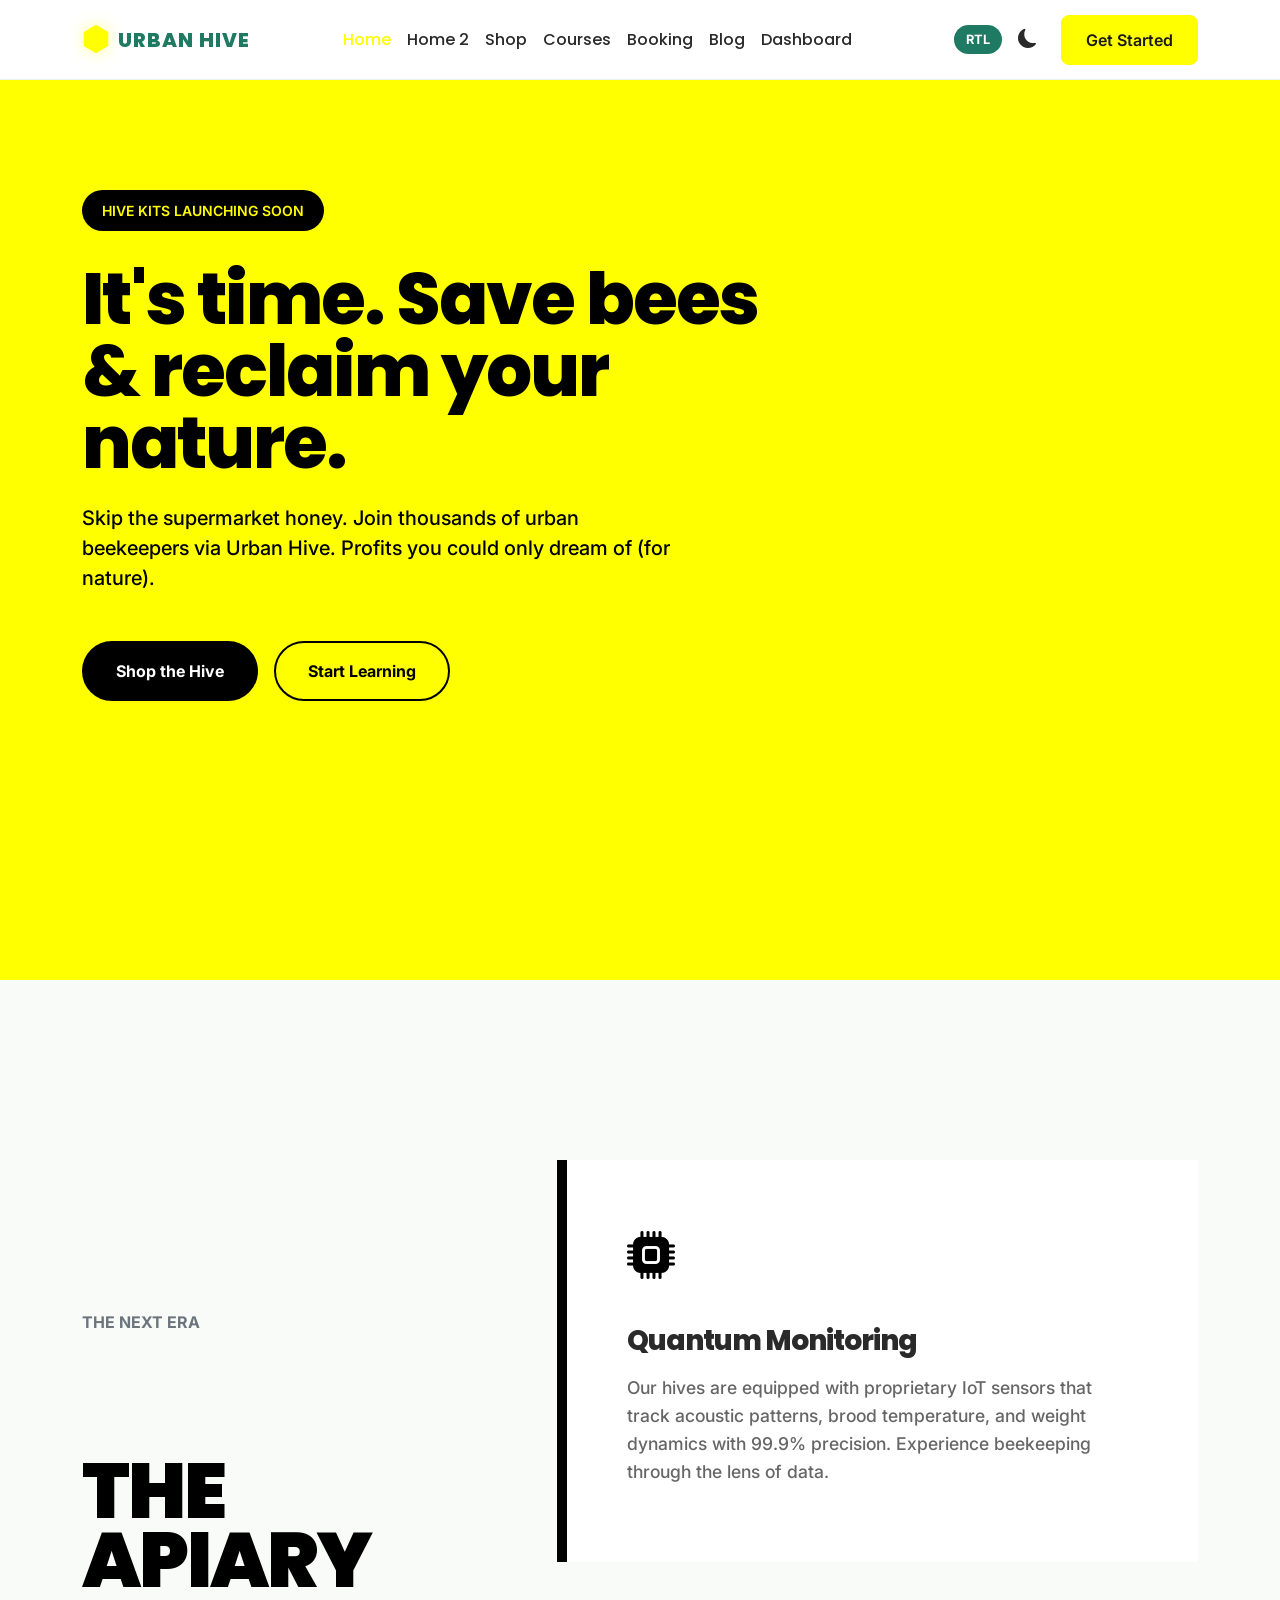
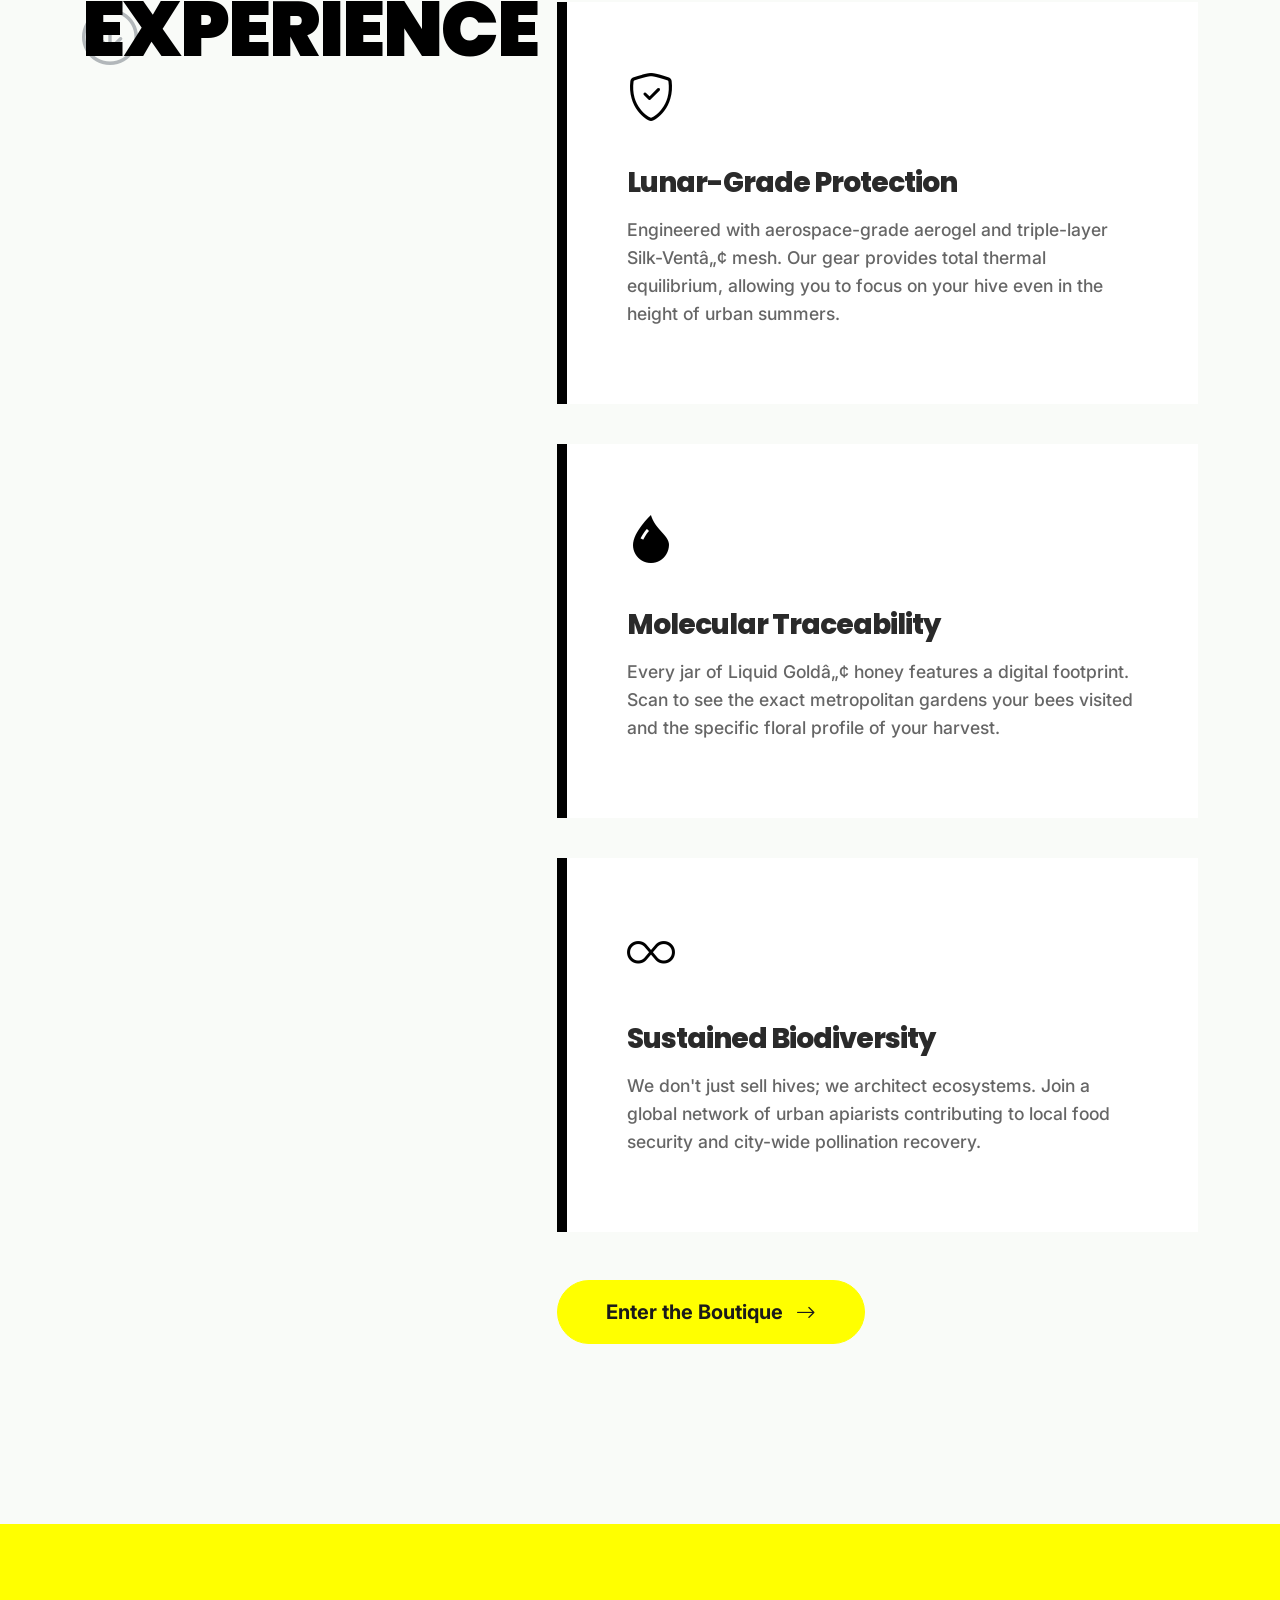
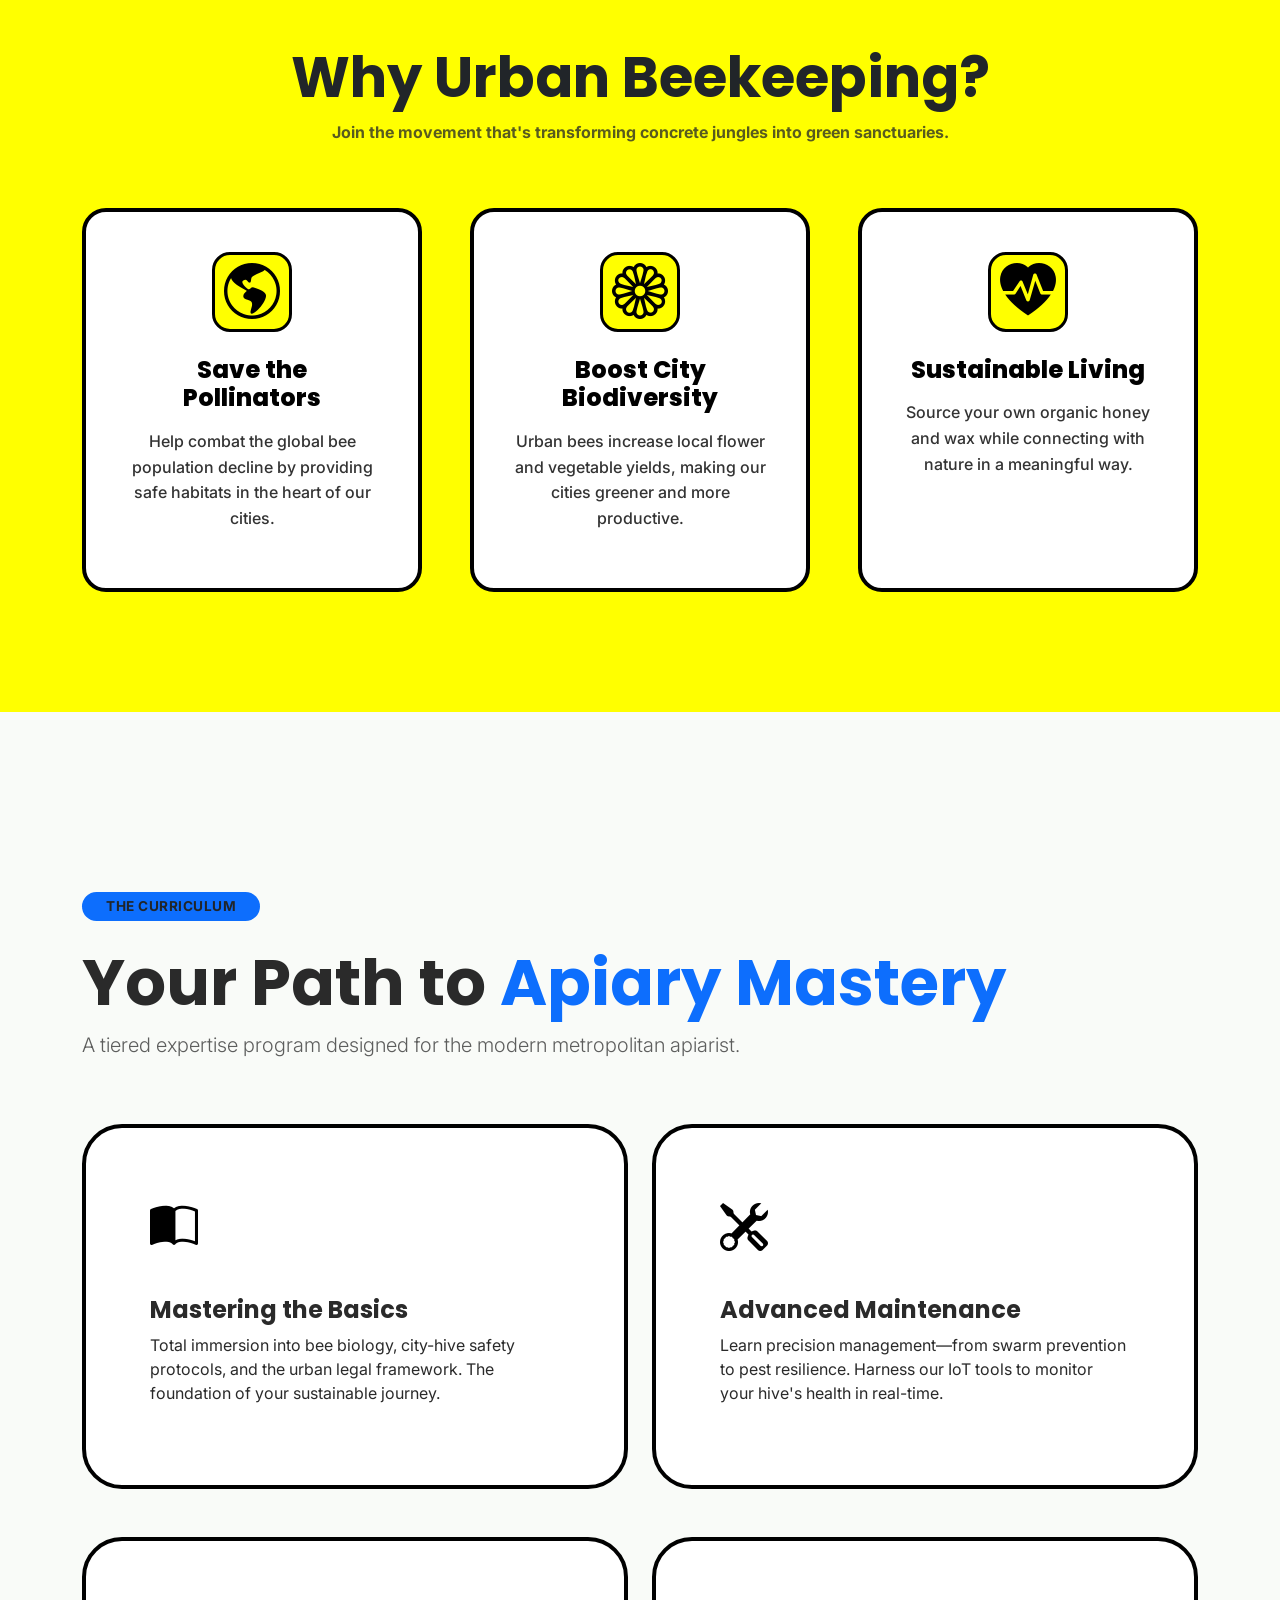
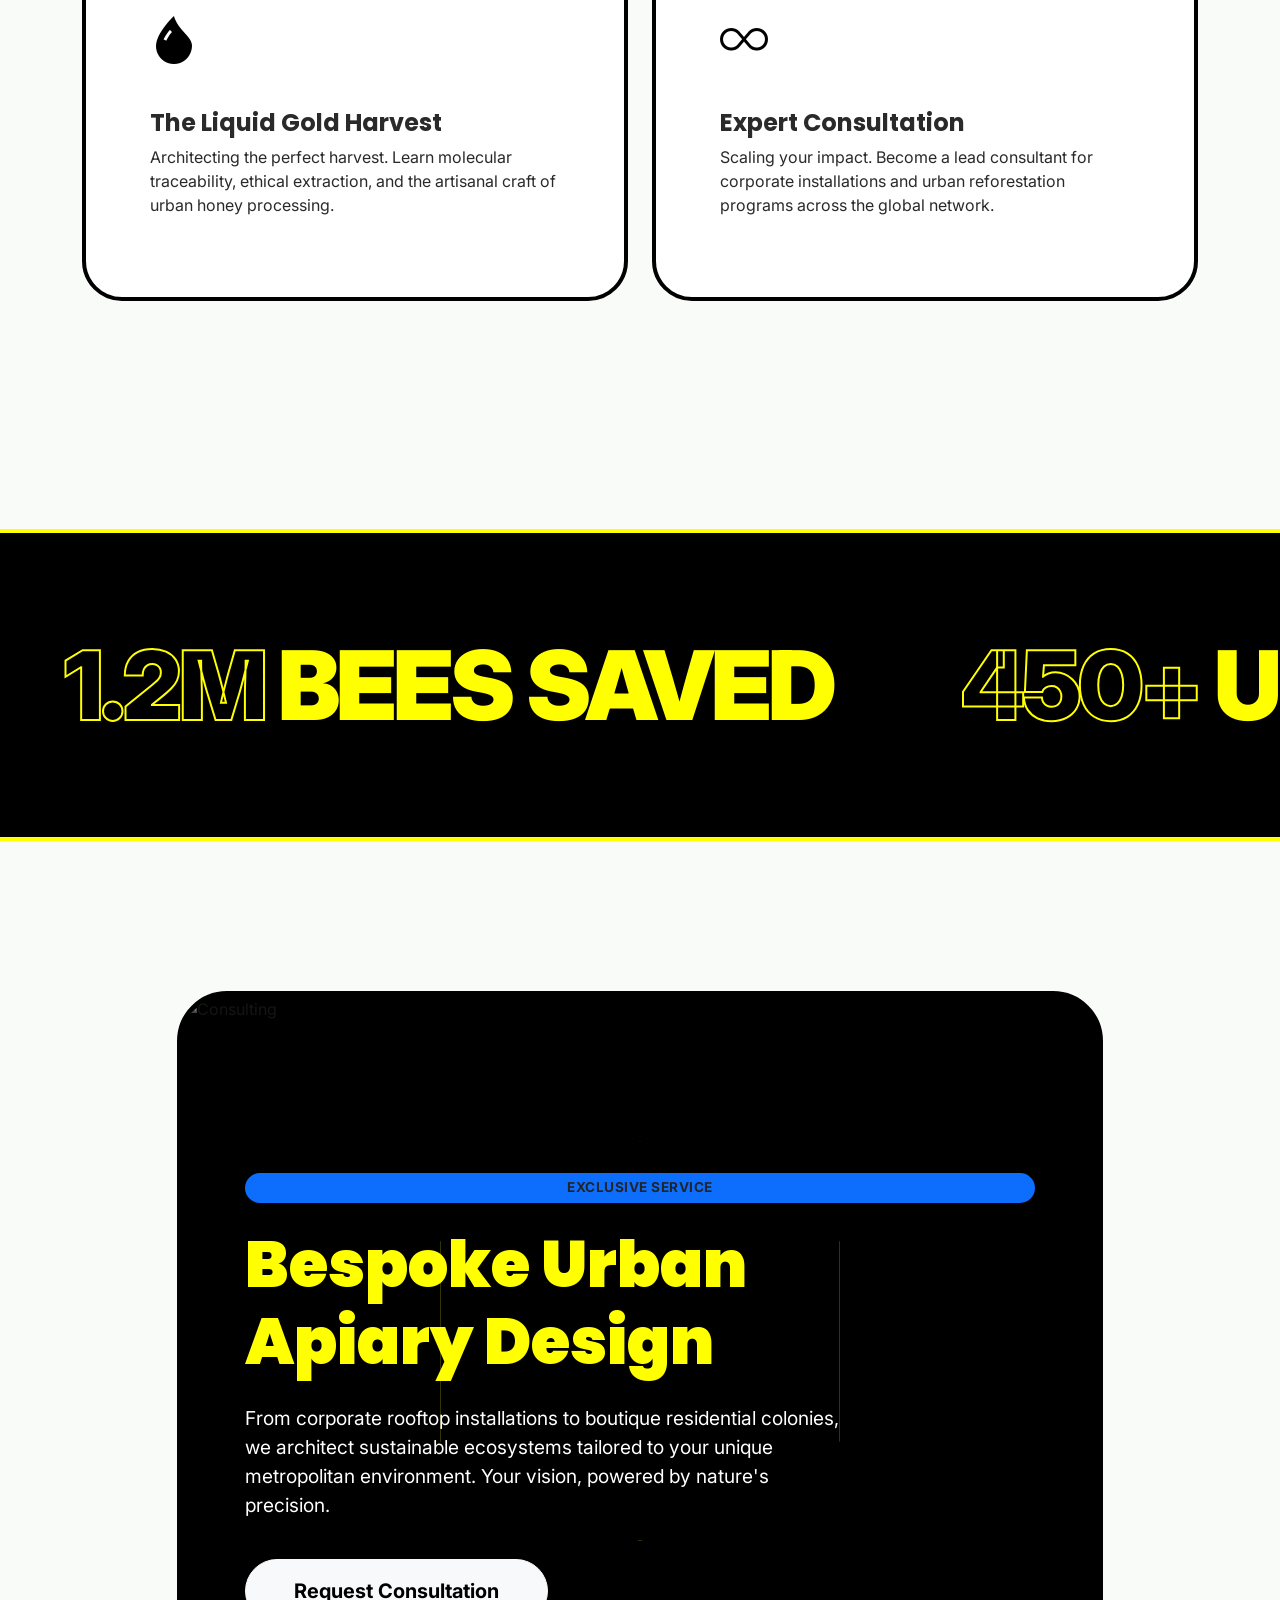
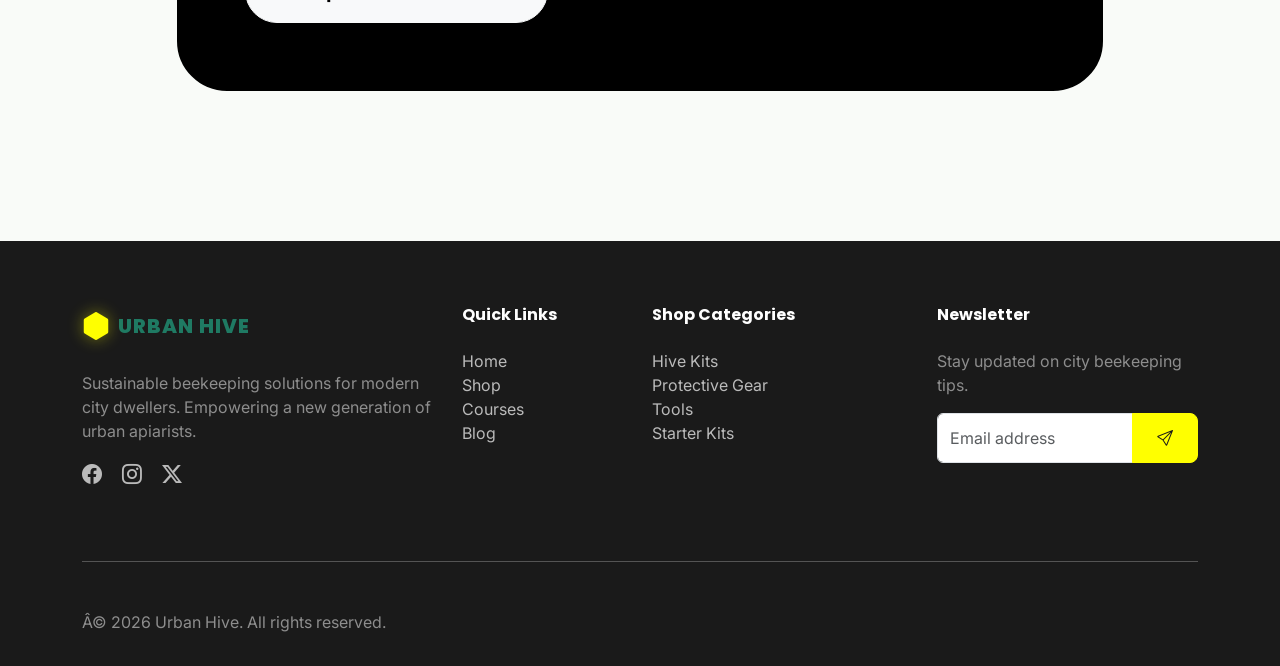
==== commit f10a6ce2: "Fix UI issues and alignments on blog, login, register, and home pages" ====
--- a/index.html
+++ b/index.html
@@ -334,10 +334,10 @@
         }
 
         .experience-title {
-            font-size: clamp(3rem, 10vw, 6rem);
+            font-size: clamp(3rem, 8vw, 4.8rem);
             font-weight: 900;
             line-height: 0.9;
-            letter-spacing: -4px;
+            letter-spacing: -2px;
             color: #000000;
             /* Default Dark for Light mode */
             position: sticky;
@@ -810,85 +810,85 @@
                 font-size: 1.25rem;
             }
 
-            .feature-item-ux p {
-                font-size: 1rem;
-            }
-        }
-
-        @media (max-width: 767px) {
-
-            /* Additional fixes for smaller mobile screens */
-            .feature-item-ux {
-                padding: 25px 15px;
-                margin-bottom: 15px;
-            }
-
-            .feature-item-ux i {
-                font-size: 2rem;
-                margin-bottom: 1rem;
-            }
-
-            .feature-item-ux h3 {
-                font-size: 1.1rem;
-            }
-
-            .feature-item-ux p {
-                font-size: 0.9rem;
-            }
-
-            /* Fix overlapping text in exclusive service section */
-            .reveal-content {
-                padding: 2rem 1.5rem;
-            }
-
-            .reveal-content h2 {
-                font-size: 2.5rem;
-                line-height: 1.1;
-            }
-
-            .reveal-content p {
-                font-size: 1rem;
-                max-width: 100%;
-            }
-
-            .reveal-content .badge {
-                font-size: 0.7rem;
-                padding: 0.5rem 1rem;
-            }
-        }
-
-        @media (max-width: 480px) {
-
-            /* Additional fixes for very small mobile screens */
-            .reveal-content {
-                padding: 1.5rem 1rem;
-            }
-
-            .reveal-content h2 {
-                font-size: 2rem;
-                line-height: 1;
-            }
-
-            .reveal-content p {
-                font-size: 0.9rem;
-            }
-
-            .reveal-content .badge {
-                font-size: 0.65rem;
-                padding: 0.4rem 0.8rem;
-                margin-bottom: 1rem;
-            }
-
-            .reveal-content .btn {
-                font-size: 0.9rem;
-                padding: 0.75rem 1.5rem !important;
-            }
-        }
-
-        /* Footer alignment fixes for tablet view */
-        @media (max-width: 991px) and (min-width: 768px) {
-            footer .row {
-                justify-content: center;
+            @media (max-width: 991px) {
+                .hero-footer .content {
+                    grid-template-columns: 1fr;
+                    text-align: center;
+                }
+
+                .hero-footer .content>div {
+                    flex-direction: column;
+                    gap: 1.5rem;
+                }
+
+                /* Center hero content on mobile and tablet */
+                .hero-section .container {
+                    text-align: center;
+                }
+
+                .hero-section .row {
+                    justify-content: center;
+                }
+
+                .hero-section .d-flex {
+                    justify-content: center;
+                }
+
+                /* Fix overlapping feature cards in Next Era section */
+                .feature-item-ux {
+                    padding: 30px 20px;
+                    margin-bottom: 20px;
+                }
+
+                .feature-item-ux i {
+                    font-size: 2.5rem;
+                    margin-bottom: 1.5rem;
+                }
+
+                .feature-item-ux h3 {
+                    font-size: 1.25rem;
+                }
+
+                .feature-item-ux p {
+                    font-size: 1rem;
+                }
+
+                /* Fix hover transform for tablet view */
+                .feature-item-ux:hover {
+                    transform: translateX(10px) scale(1.02);
+                    border-left-width: 15px;
+                }
+            }
+
+            @media (max-width: 767px) {
+
+                /* Additional fixes for smaller mobile screens */
+                .feature-item-ux {
+                    padding: 25px 15px;
+                    margin-bottom: 15px;
+                }
+
+                .feature-item-ux i {
+                    font-size: 2rem;
+                    margin-bottom: 1rem;
+                }
+
+                .feature-item-ux h3 {
+                    font-size: 1.1rem;
+                }
+
+                .feature-item-ux p {
+                    font-size: 0.9rem;
+                }
+
+                /* Fix hover transform for mobile view */
+                .feature-item-ux:hover {
+                    transform: translateX(5px) scale(1.01);
+                    border-left-width: 12px;
+                }
+
+                /* Fix overlapping text in exclusive service section */
+
                 text-align: center;
             }
 
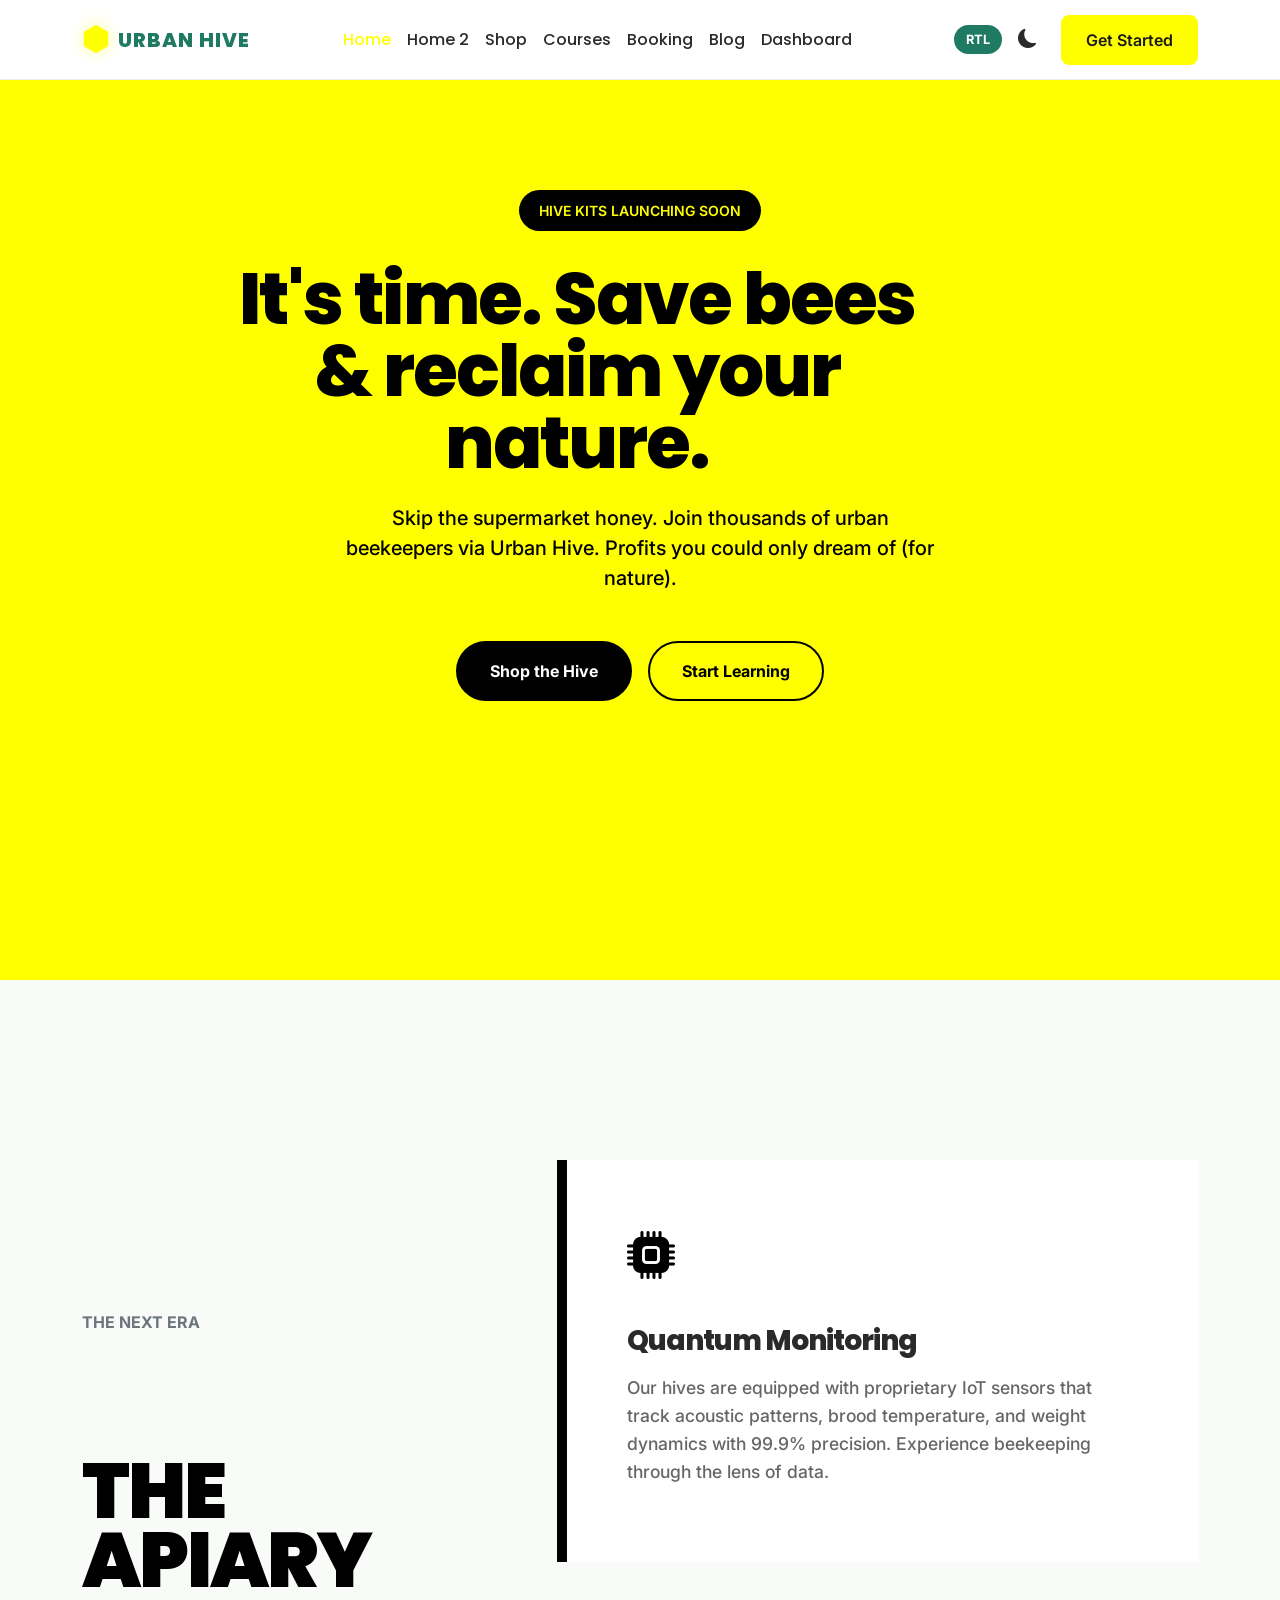
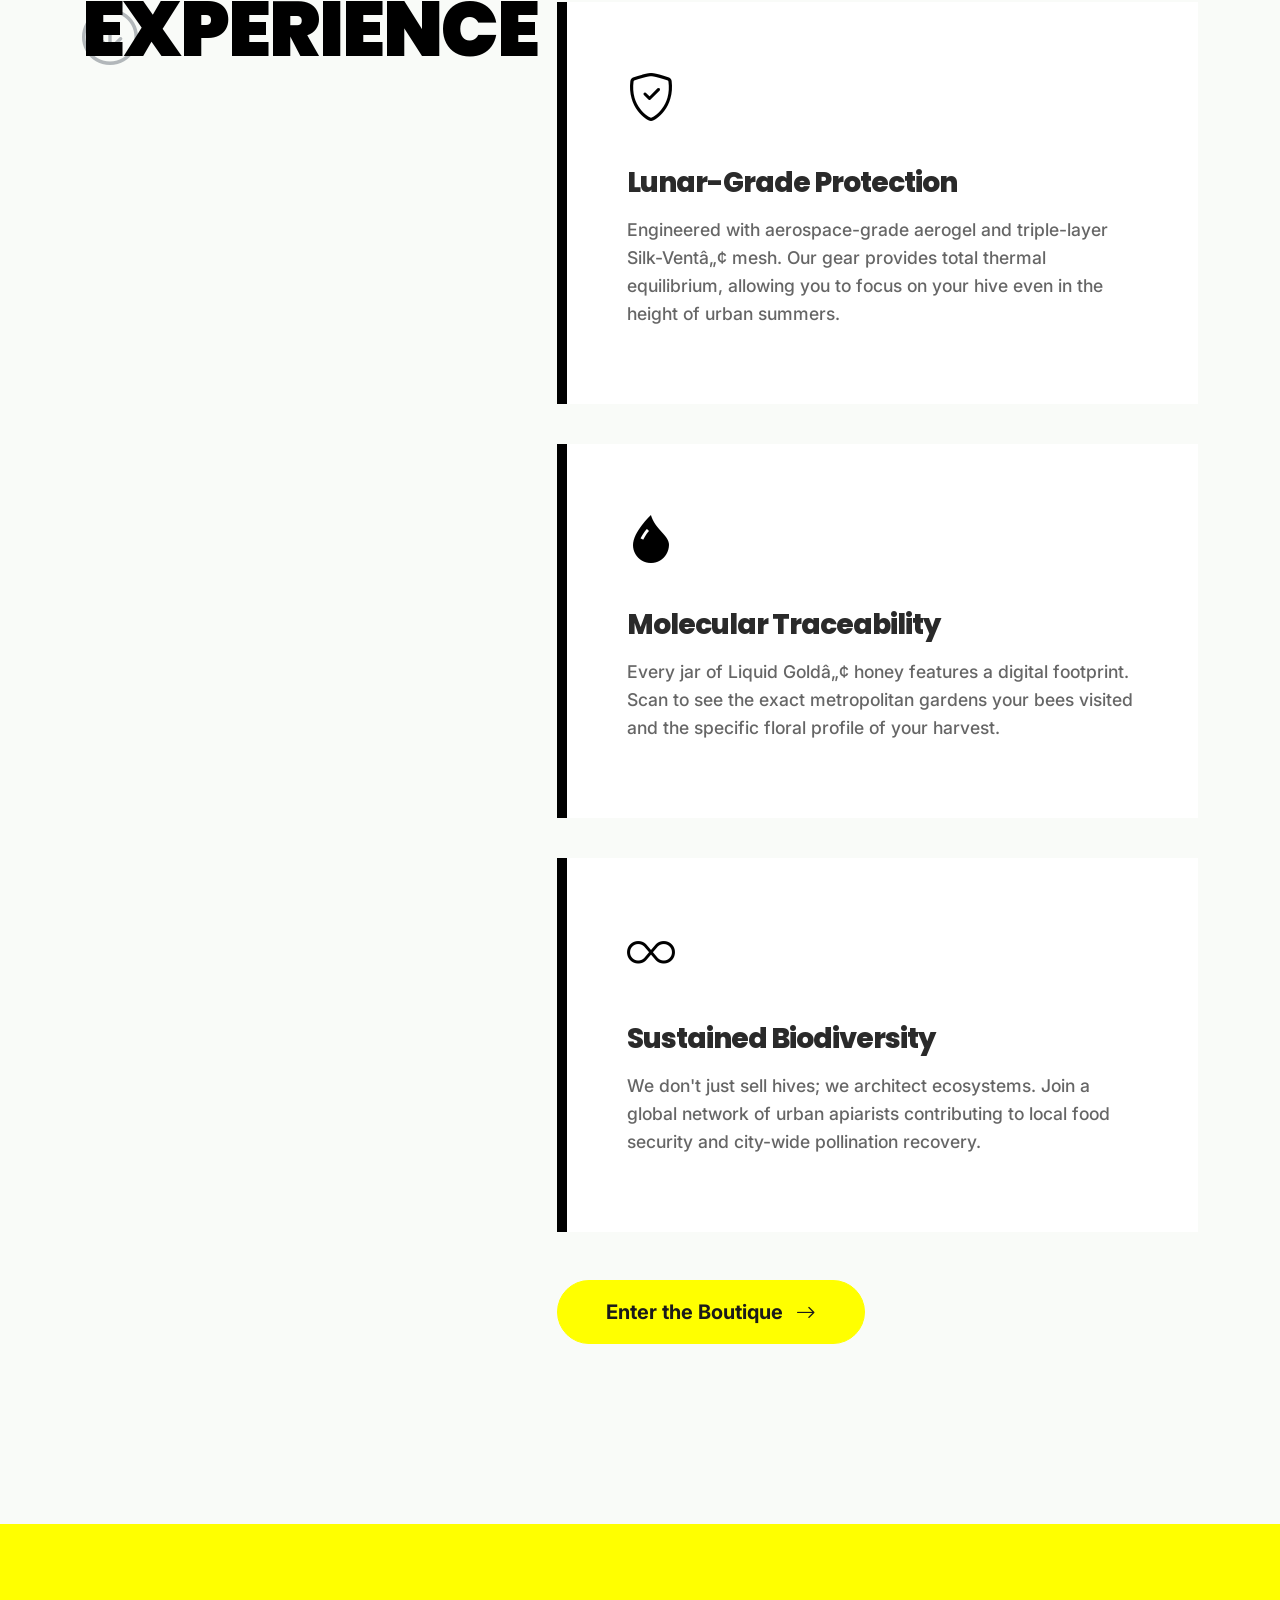
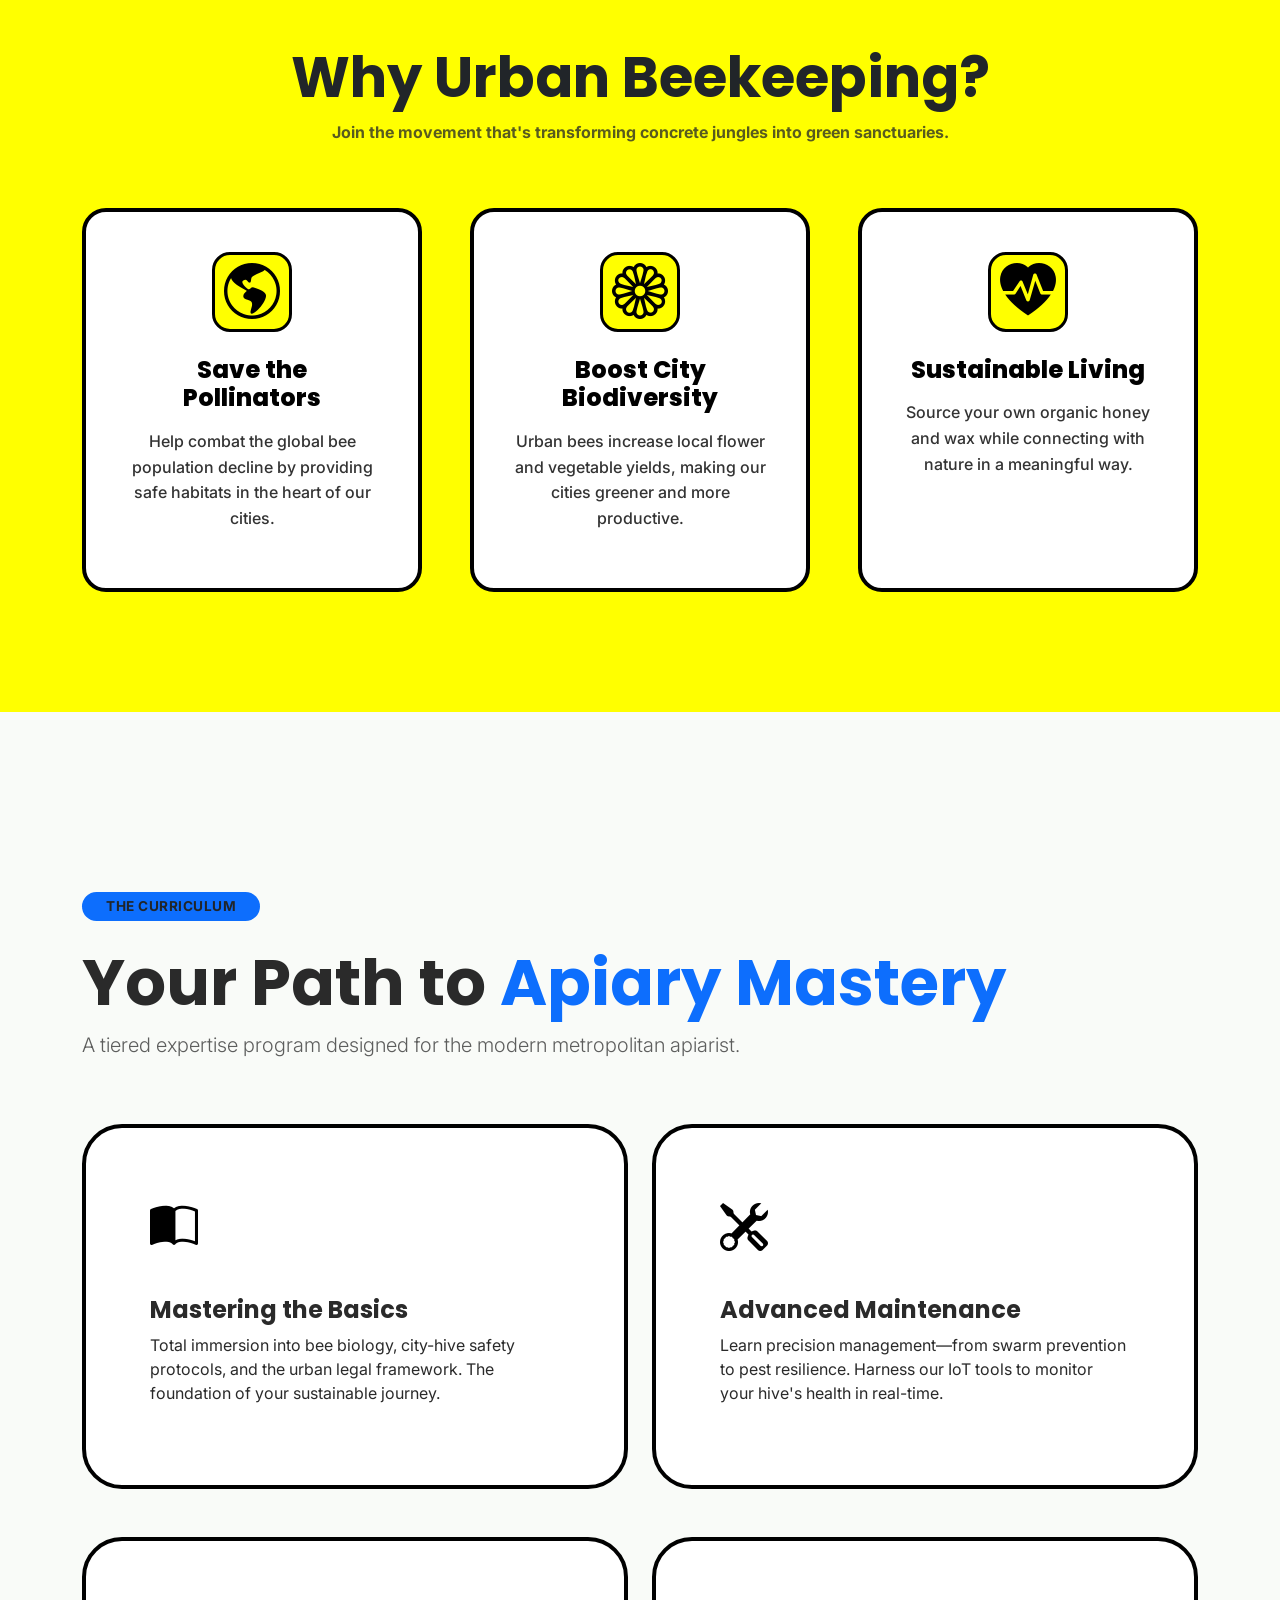
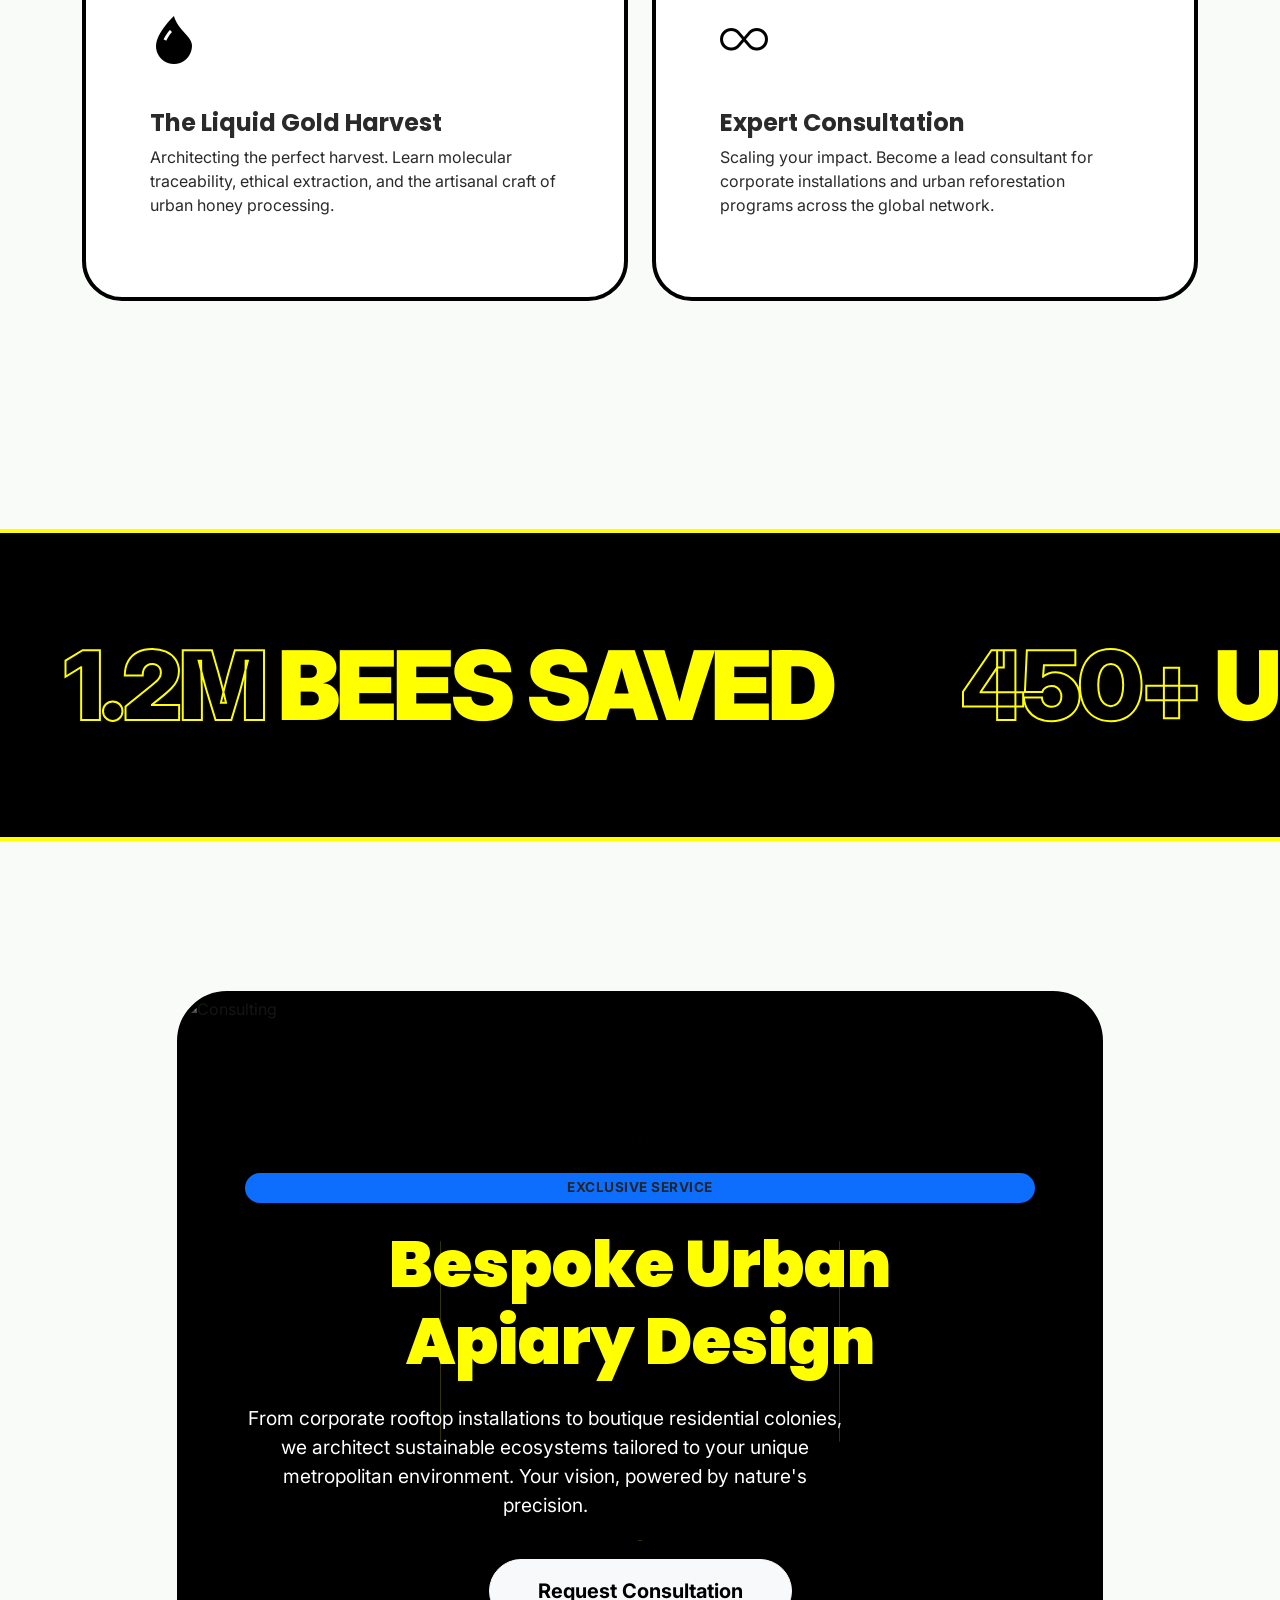
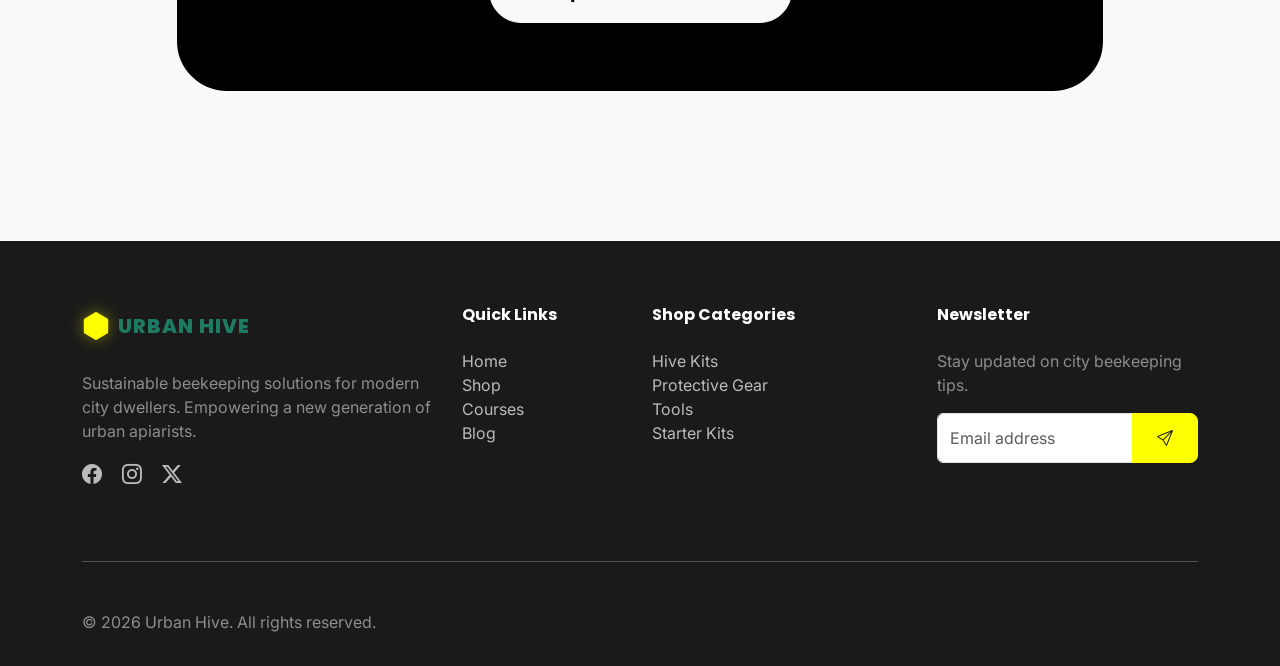
==== commit 6ddb4887: "Fix CSS syntax errors in index.html; improve tablet view for Why Urban Beekeeping cards; update prod" ====
--- a/index.html
+++ b/index.html
@@ -69,6 +69,7 @@
             letter-spacing: -2px;
             color: #FFFFFF;
             text-shadow: 0 0 30px rgba(255, 255, 255, 0.1);
+            text-align: center;
         }
 
         [data-bs-theme="light"] .hero-title {
@@ -496,6 +497,16 @@
             position: relative;
         }
 
+        /* Center content for web view */
+        .reveal-content {
+            text-align: center;
+        }
+
+        .reveal-content .btn {
+            margin: 0 auto;
+            display: inline-block;
+        }
+
         .reveal-card {
             position: relative;
             border-radius: 50px;
@@ -771,6 +782,54 @@
             }
         }
 
+        /* ── Tablet Only: Why Urban Beekeeping – Horizontal Card Layout ── */
+        @media (min-width: 768px) and (max-width: 991px) {
+            .why-urban-section .row.g-5 {
+                flex-direction: column;
+                gap: 1.25rem !important;
+            }
+
+            .why-urban-section .col-md-4 {
+                width: 100% !important;
+                max-width: 100%;
+                flex: 0 0 100%;
+            }
+
+            .why-card {
+                display: flex;
+                flex-direction: row;
+                align-items: center;
+                text-align: left;
+                padding: 28px 32px;
+                gap: 28px;
+                border-radius: 20px;
+                height: auto;
+            }
+
+            .why-card .card-icon {
+                flex-shrink: 0;
+                width: 72px;
+                height: 72px;
+                font-size: 2.25rem;
+                margin-bottom: 0;
+            }
+
+            .why-card-body {
+                flex: 1;
+            }
+
+            .why-card h4 {
+                font-size: 1.15rem;
+                margin-bottom: 0.4rem;
+            }
+
+            .why-card p {
+                font-size: 0.92rem;
+                margin-bottom: 0;
+                line-height: 1.55;
+            }
+        }
+
         @media (max-width: 991px) {
             .hero-footer .content {
                 grid-template-columns: 1fr;
@@ -785,6 +844,7 @@
             /* Center hero content on mobile and tablet */
             .hero-section .container {
                 text-align: center;
+                padding: 0 20px;
             }
 
             .hero-section .row {
@@ -793,6 +853,28 @@
 
             .hero-section .d-flex {
                 justify-content: center;
+            }
+
+            /* Enhanced tablet design */
+            .hero-title {
+                font-size: clamp(2rem, 6vw, 3.5rem);
+                margin-bottom: 1.5rem;
+            }
+
+            .hero-lead {
+                font-size: 1.1rem;
+                margin-bottom: 1.5rem;
+            }
+
+            .hero-badge {
+                margin-bottom: 1.5rem;
+                font-size: 0.8rem;
+            }
+
+            .btn-dark-hero,
+            .btn-outline-hero {
+                padding: 14px 28px;
+                font-size: 0.9rem;
             }
 
             /* Fix overlapping feature cards in Next Era section */
@@ -810,55 +892,7 @@
                 font-size: 1.25rem;
             }
 
-            @media (max-width: 991px) {
-                .hero-footer .content {
-                    grid-template-columns: 1fr;
-                    text-align: center;
-                }
-
-                .hero-footer .content>div {
-                    flex-direction: column;
-                    gap: 1.5rem;
-                }
-
-                /* Center hero content on mobile and tablet */
-                .hero-section .container {
-                    text-align: center;
-                }
-
-                .hero-section .row {
-                    justify-content: center;
-                }
-
-                .hero-section .d-flex {
-                    justify-content: center;
-                }
-
-                /* Fix overlapping feature cards in Next Era section */
-                .feature-item-ux {
-                    padding: 30px 20px;
-                    margin-bottom: 20px;
-                }
-
-                .feature-item-ux i {
-                    font-size: 2.5rem;
-                    margin-bottom: 1.5rem;
-                }
-
-                .feature-item-ux h3 {
-                    font-size: 1.25rem;
-                }
-
-                .feature-item-ux p {
-                    font-size: 1rem;
-                }
-
-                /* Fix hover transform for tablet view */
-                .feature-item-ux:hover {
-                    transform: translateX(10px) scale(1.02);
-                    border-left-width: 15px;
-                }
-            }
+
 
             @media (max-width: 767px) {
 
@@ -889,9 +923,12 @@
 
                 /* Fix overlapping text in exclusive service section */
 
-                text-align: center;
-            }
-
+                .consulting-reveal-section .badge {
+                    text-align: center;
+                }
+            }
+
+            /* Footer adjustments for tablet and below */
             footer .col-lg-4,
             footer .col-md-2,
             footer .col-md-3,
@@ -957,18 +994,18 @@
 <!-- Hero Section -->
 <section class="hero-section">
     <div class="container">
-        <div class="row align-items-center">
-            <div class="col-lg-10">
+        <div class="row align-items-center justify-content-center">
+            <div class="col-lg-10 text-center">
                 <div class="hero-badge animate-on-scroll text-uppercase small">Hive Kits Launching Soon
                 </div>
                 <h1 class="hero-title mb-4 animate-on-scroll">It's time. Save bees <br> & reclaim your
                     nature.</h1>
-                <p class="hero-lead mb-5 animate-on-scroll" style="max-width: 600px;">Skip the
+                <p class="hero-lead mb-5 animate-on-scroll mx-auto" style="max-width: 600px;">Skip the
                     supermarket honey.
                     Join thousands of urban beekeepers via Urban Hive. Profits you could only dream of
                     (for nature).
                 </p>
-                <div class="d-flex flex-wrap gap-3 animate-on-scroll">
+                <div class="d-flex flex-wrap gap-3 animate-on-scroll justify-content-center">
                     <a href="services.html" class="btn btn-dark-hero">Shop the Hive</a>
                     <a href="pricing.html" class="btn btn-outline-hero">Start Learning</a>
                 </div>
@@ -1073,24 +1110,30 @@
             <div class="col-md-4 animate-on-scroll">
                 <div class="why-card">
                     <div class="card-icon mx-auto"><i class="bi bi-globe-americas"></i></div>
-                    <h4 class="mb-3">Save the Pollinators</h4>
-                    <p>Help combat the global bee population decline by providing safe habitats in the heart of our
-                        cities.</p>
+                    <div class="why-card-body">
+                        <h4 class="mb-3">Save the Pollinators</h4>
+                        <p>Help combat the global bee population decline by providing safe habitats in the heart of our
+                            cities.</p>
+                    </div>
                 </div>
             </div>
             <div class="col-md-4 animate-on-scroll">
                 <div class="why-card">
                     <div class="card-icon mx-auto"><i class="bi bi-flower1"></i></div>
-                    <h4 class="mb-3">Boost City Biodiversity</h4>
-                    <p>Urban bees increase local flower and vegetable yields, making our cities greener and more
-                        productive.</p>
+                    <div class="why-card-body">
+                        <h4 class="mb-3">Boost City Biodiversity</h4>
+                        <p>Urban bees increase local flower and vegetable yields, making our cities greener and more
+                            productive.</p>
+                    </div>
                 </div>
             </div>
             <div class="col-md-4 animate-on-scroll">
                 <div class="why-card">
                     <div class="card-icon mx-auto"><i class="bi bi-heart-pulse-fill"></i></div>
-                    <h4 class="mb-3">Sustainable Living</h4>
-                    <p>Source your own organic honey and wax while connecting with nature in a meaningful way.</p>
+                    <div class="why-card-body">
+                        <h4 class="mb-3">Sustainable Living</h4>
+                        <p>Source your own organic honey and wax while connecting with nature in a meaningful way.</p>
+                    </div>
                 </div>
             </div>
         </div>
@@ -1239,7 +1282,7 @@
         <hr class="my-5 opacity-25">
         <div class="row align-items-center">
             <div class="col-md-6 mb-3 mb-md-0">
-                <p class="text-white-50 mb-0">Â© 2026 Urban Hive. All rights reserved.</p>
+                <p class="text-white-50 mb-0">© 2026 Urban Hive. All rights reserved.</p>
             </div>
             <div class="col-md-6 text-md-end">
                 <button id="back-to-top" class="btn btn-outline-primary rounded-circle"><i
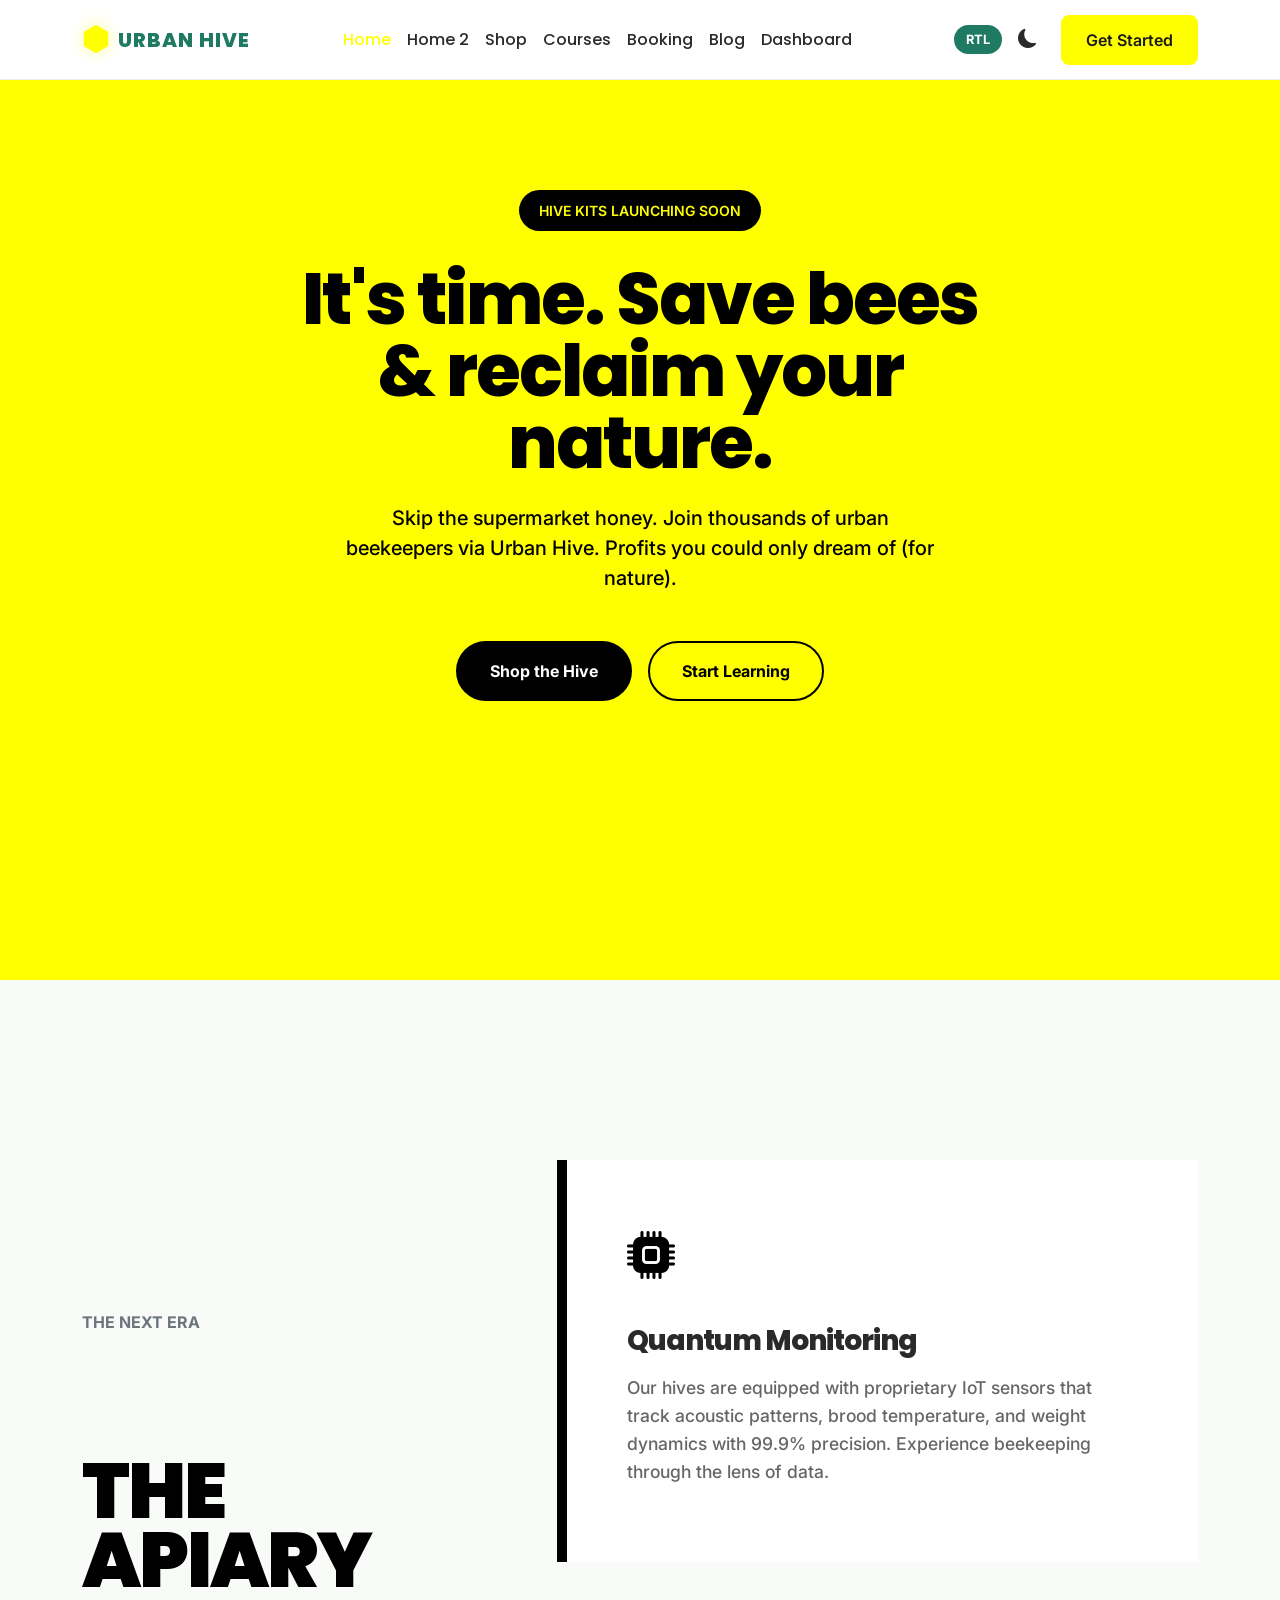
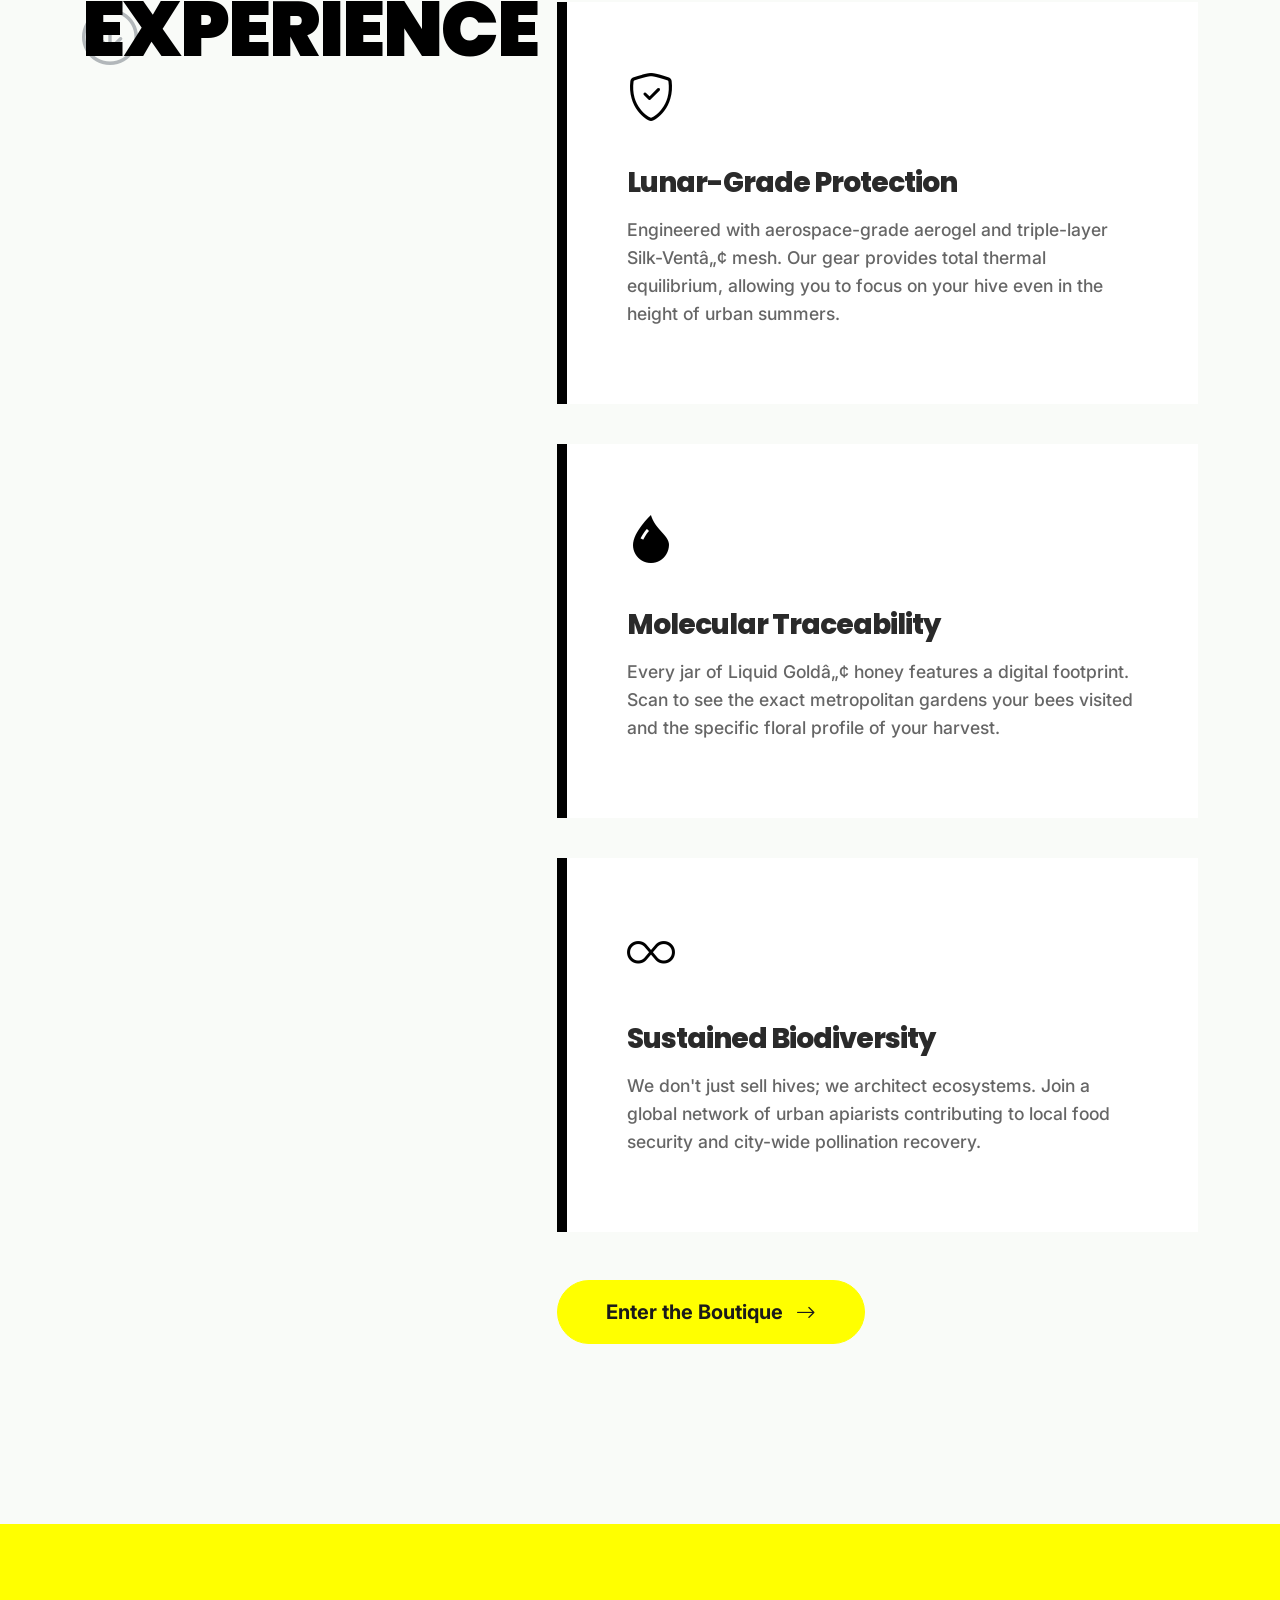
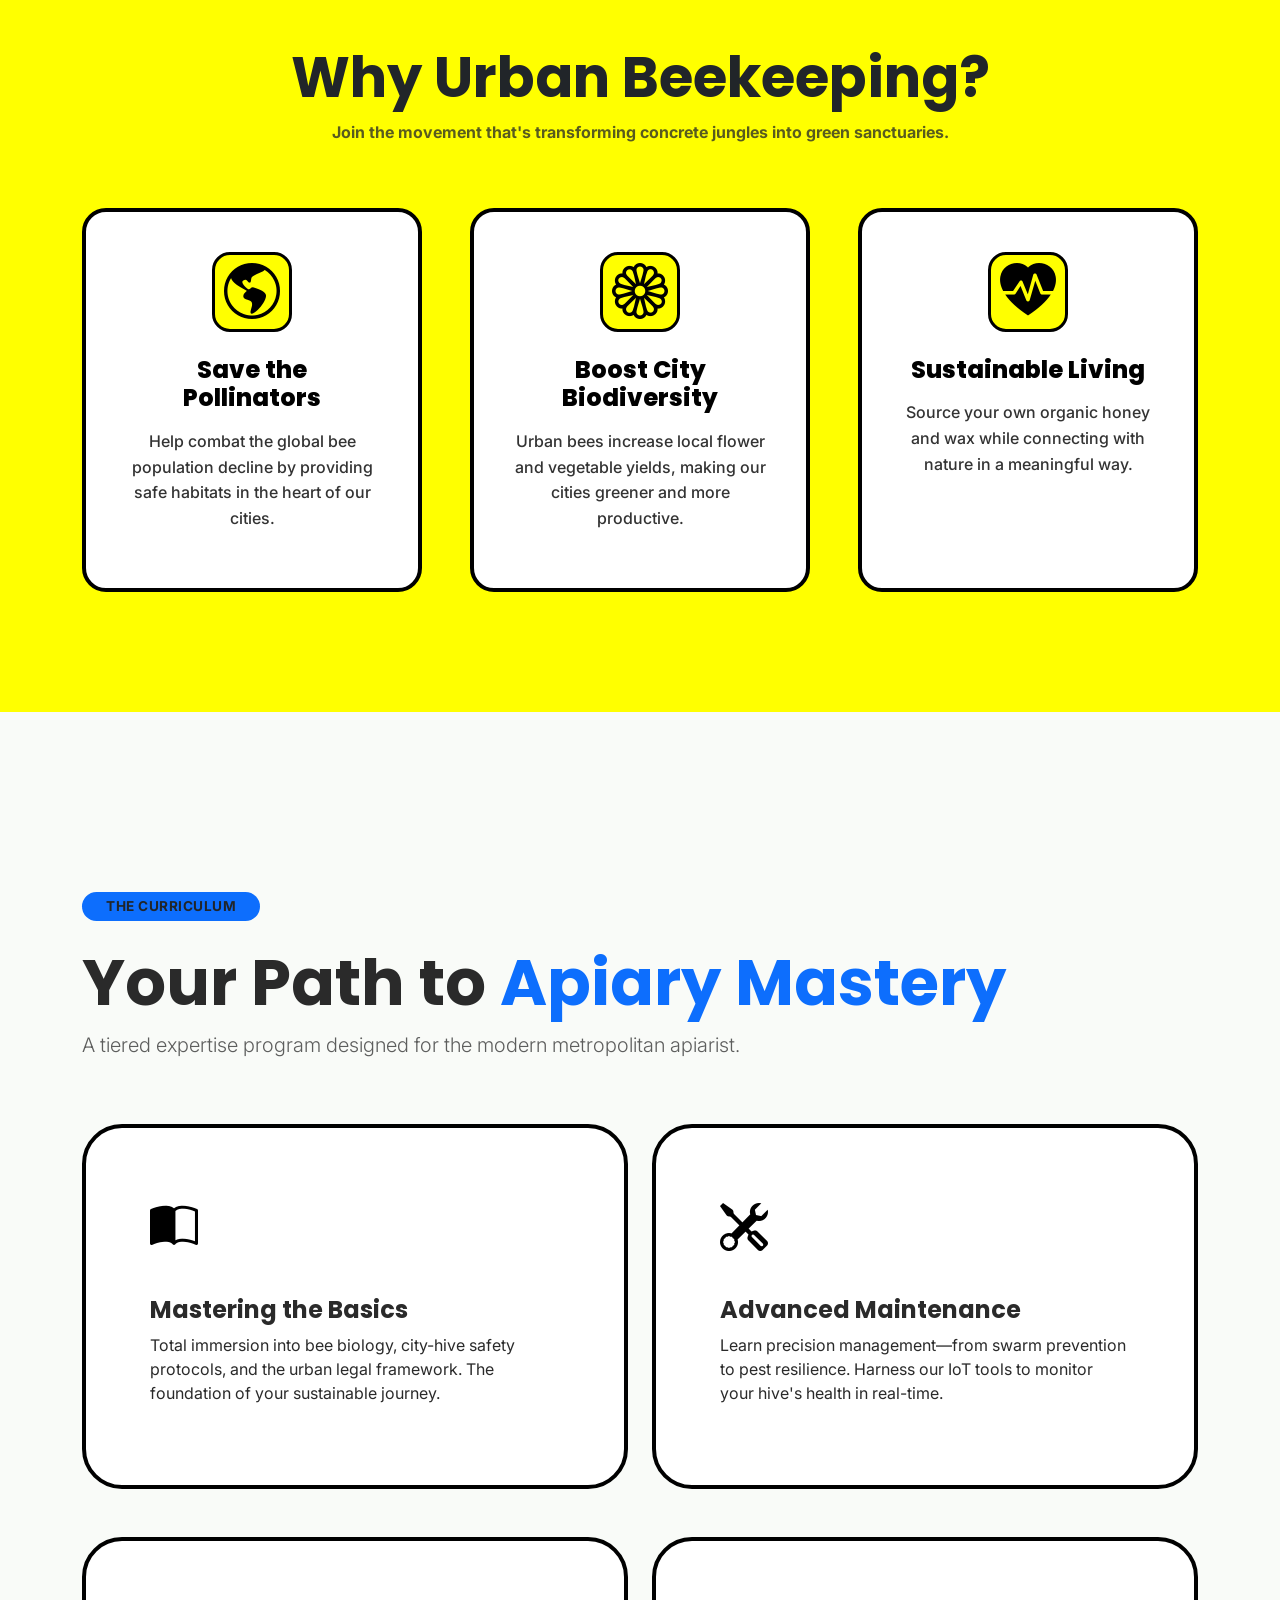
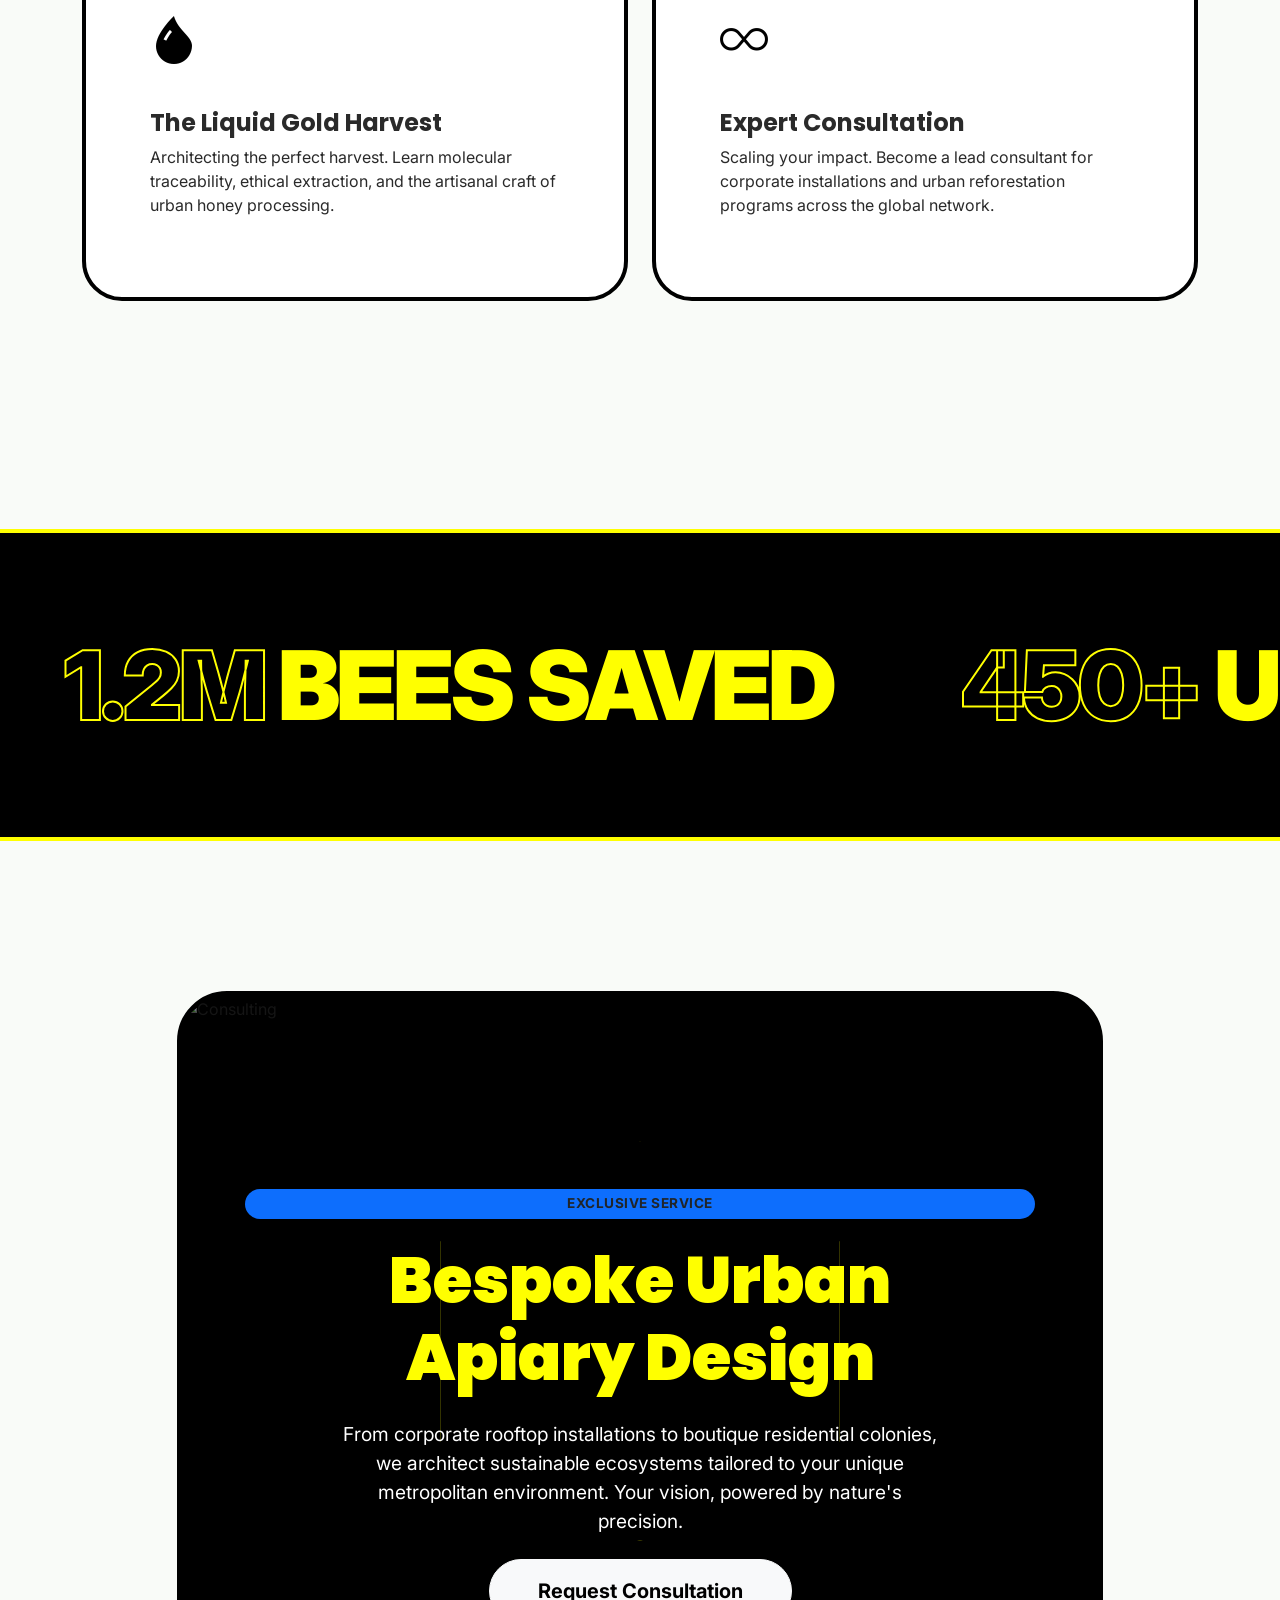
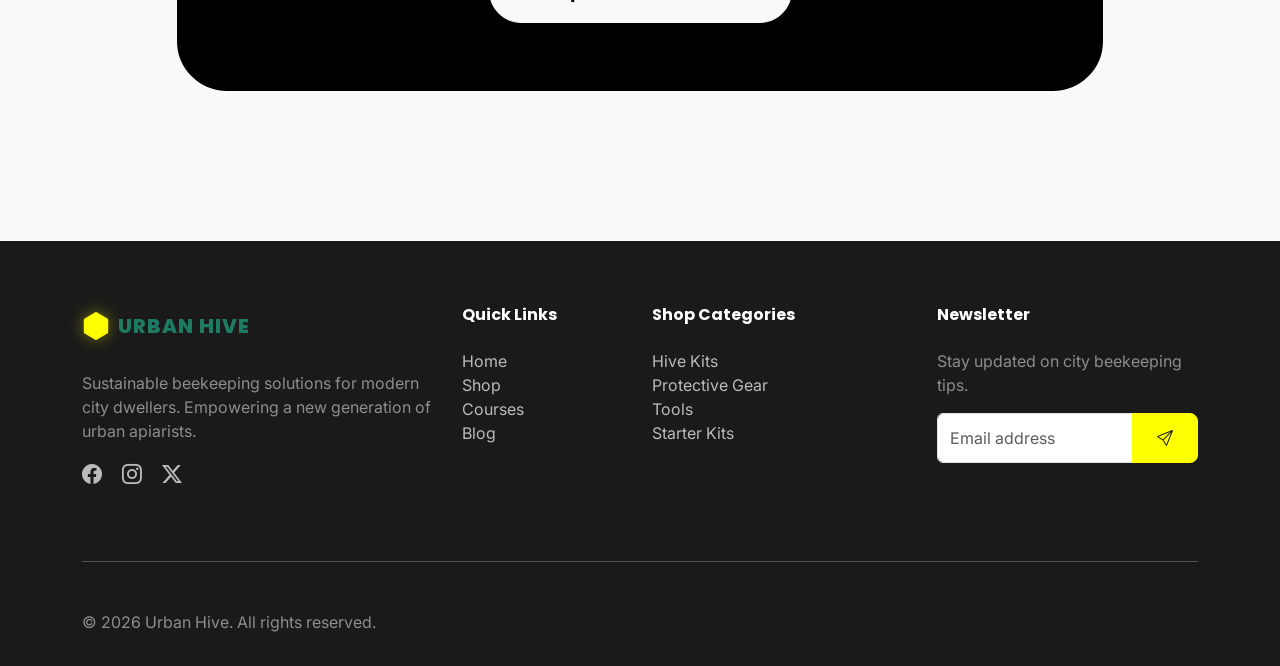
==== commit 8360cb73: "Update website content and structure" ====
--- a/index.html
+++ b/index.html
@@ -70,6 +70,8 @@
             color: #FFFFFF;
             text-shadow: 0 0 30px rgba(255, 255, 255, 0.1);
             text-align: center;
+            display: inline-block;
+            margin: 0 auto;
         }
 
         [data-bs-theme="light"] .hero-title {
@@ -552,6 +554,8 @@
             font-size: 1.2rem;
             color: #FFFFFF;
             max-width: 600px;
+            margin: 0 auto;
+            text-align: center;
             transition: all 0.8s cubic-bezier(0.19, 1, 0.22, 1) 0.1s;
         }
 
@@ -1332,4 +1336,4 @@
 </svg>
 </body>
 
-</html>+</html>
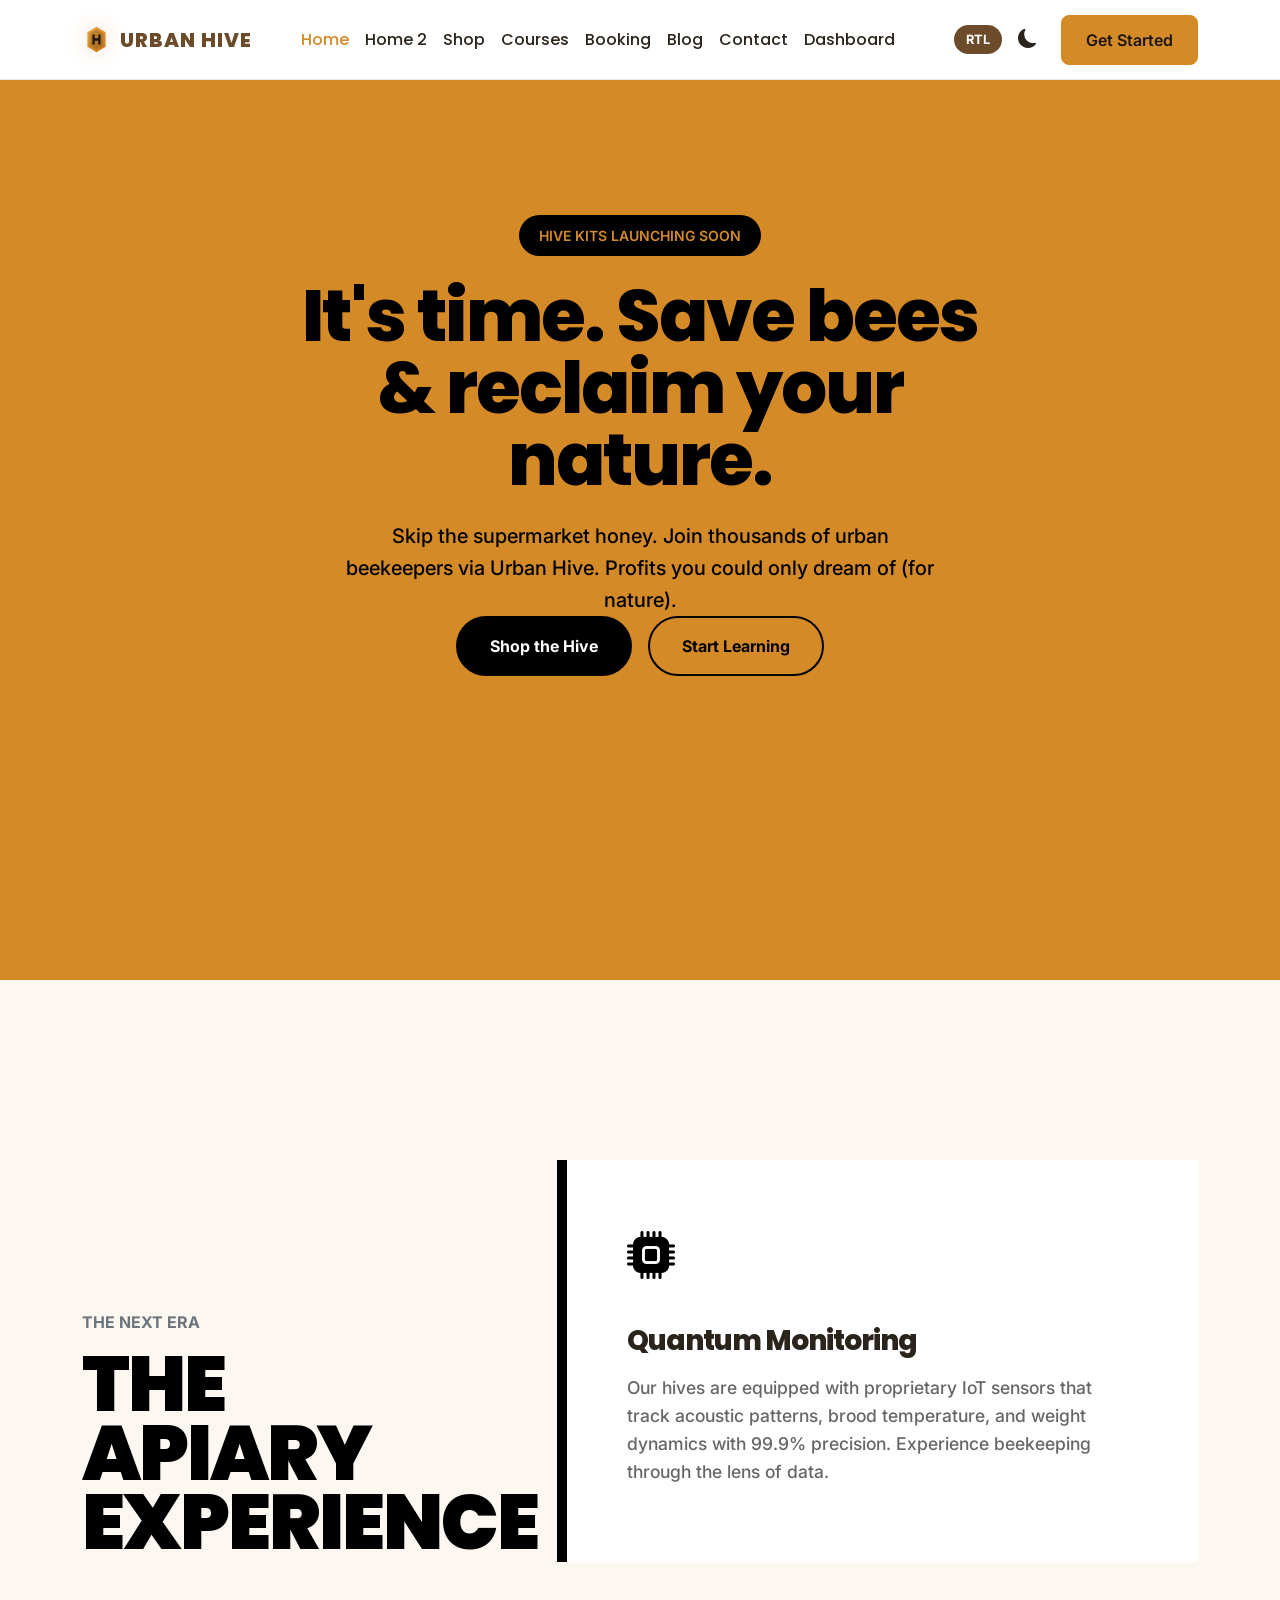
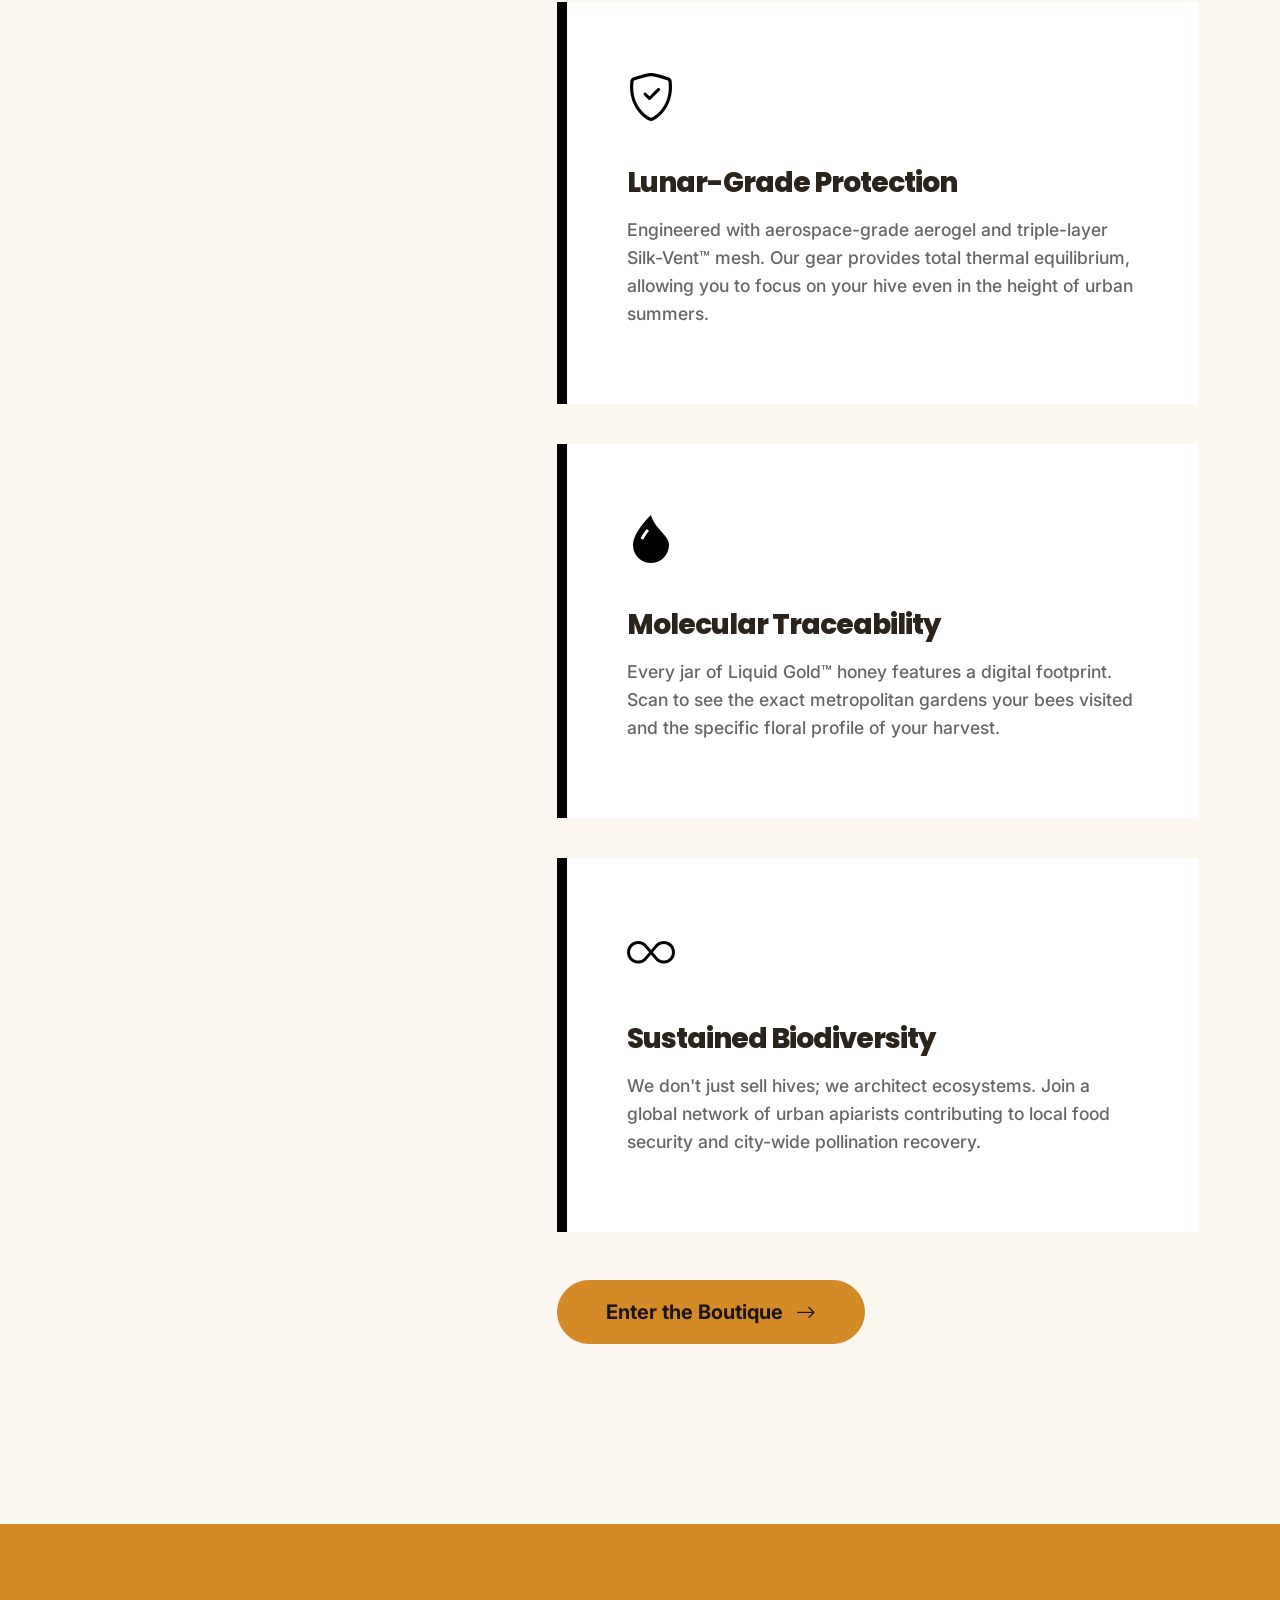
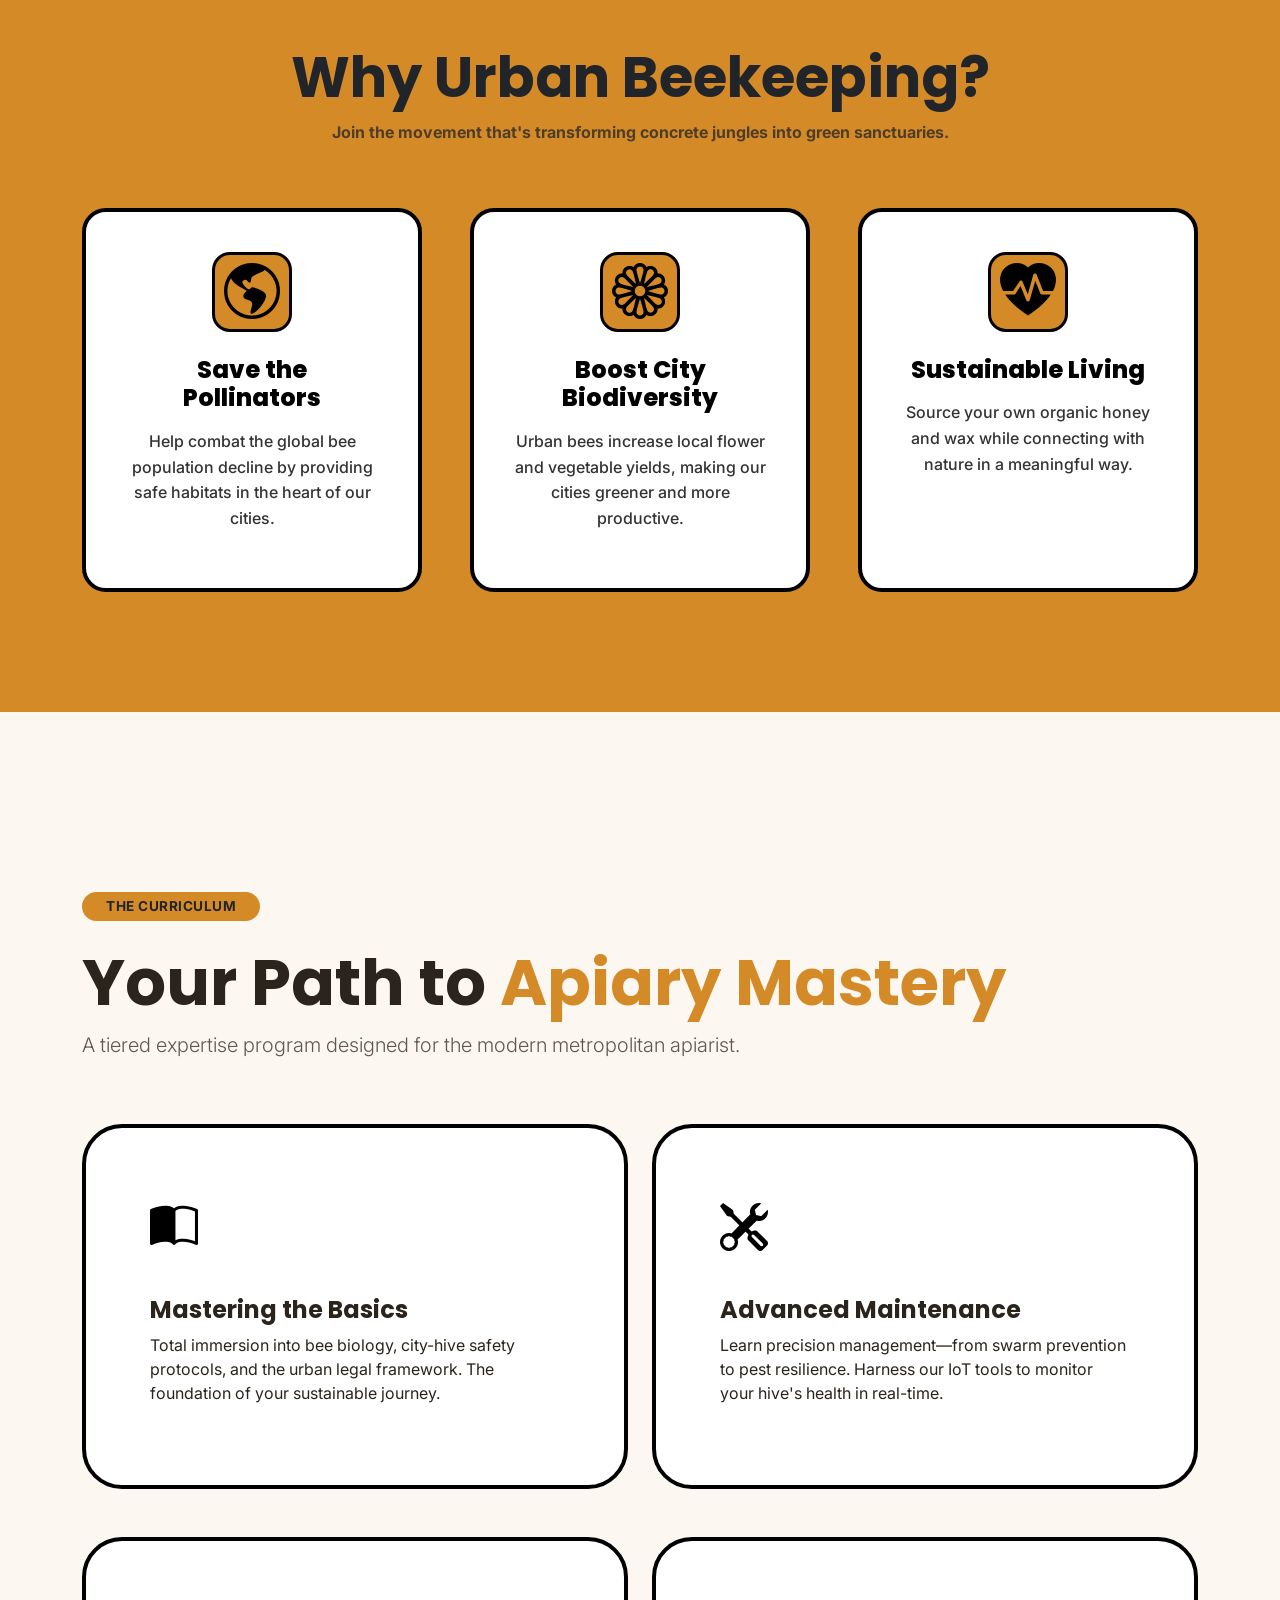
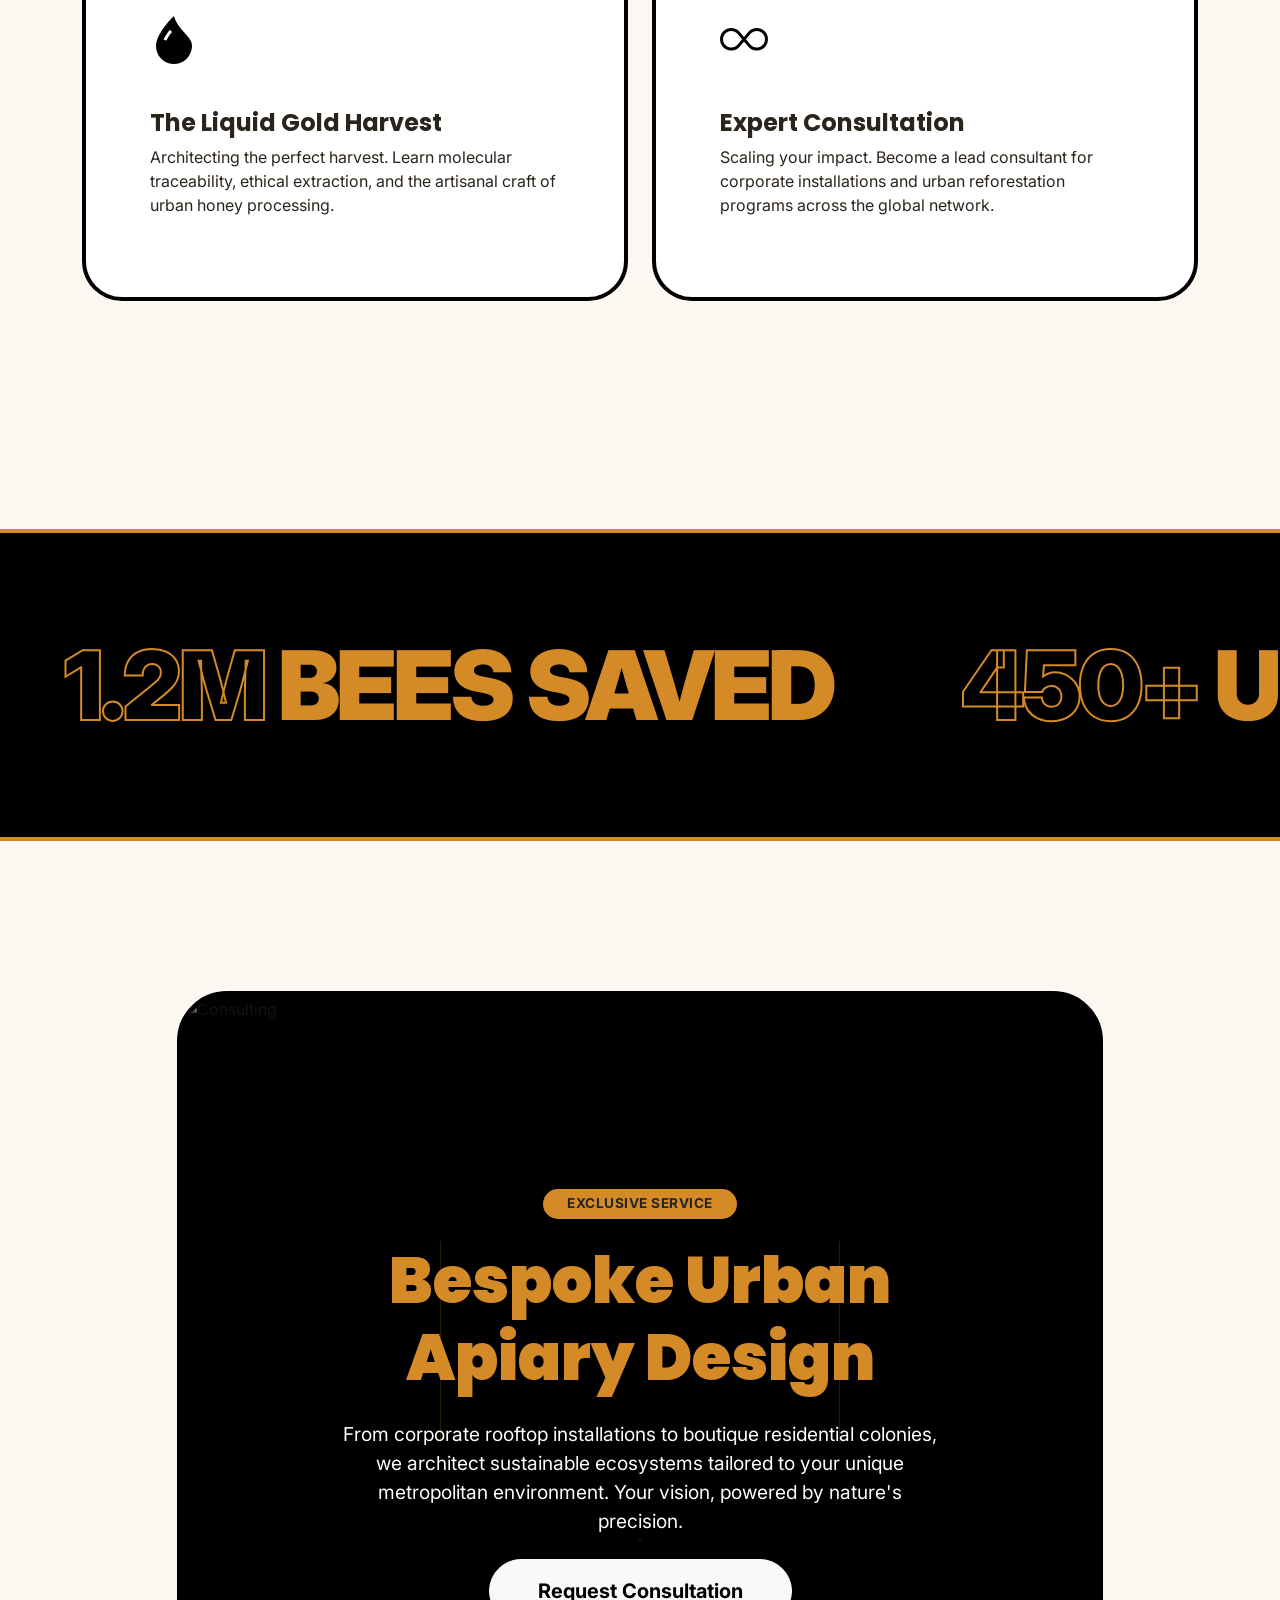
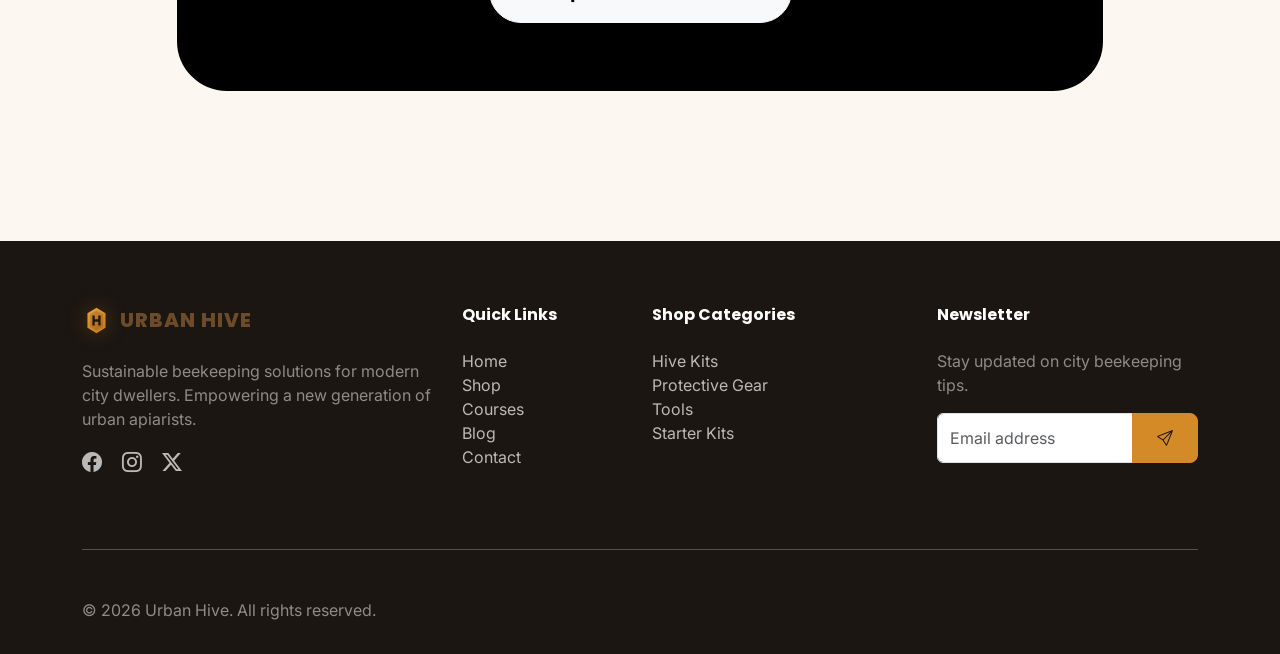
==== commit 987fbeaf: "Add files via upload Client First Commit" ====
--- a/index.html
+++ b/index.html
@@ -1,66 +1,76 @@
-﻿<!DOCTYPE html>
-<html lang="en" data-bs-theme="light">
-
-<head>
-    <meta charset="UTF-8">
-    <meta name="viewport" content="width=device-width, initial-scale=1.0">
-    <meta name="description"
-        content="Urban Hive: Sustainable Beekeeping for Modern Cities. Premium supplies, education, and hive setup assistance.">
-    <title>Urban Hive | Sustainable Beekeeping for Modern Cities</title>
-    <link rel="icon" type="image/svg+xml"
-        href="data:image/svg+xml,<svg xmlns='http://www.w3.org/2000/svg' viewBox='0 0 16 16' fill='%23FFFF00'><path d='M8.5.134a1 1 0 0 0-1 0l-6 3.464a1 1 0 0 0-.5.866V11.54a1 1 0 0 0 .5.866l6 3.464a1 1 0 0 0 1 0l6-3.464a1 1 0 0 0 .5-.866V4.464a1 1 0 0 0-.5-.866L8.5.134z'/></svg>">
-    <!-- Bootstrap 5 CSS -->
-    <link href="https://cdn.jsdelivr.net/npm/bootstrap@5.3.3/dist/css/bootstrap.min.css" rel="stylesheet">
-    <!-- Bootstrap Icons -->
-    <link rel="stylesheet" href="https://cdn.jsdelivr.net/npm/bootstrap-icons@1.11.3/font/bootstrap-icons.min.css">
-    <!-- Custom CSS -->
-    <link rel="stylesheet" href="assets/css/styles.css">
-    <style>
-        /* Unique Page Animation: Hive Build (Cells forming) */
-        /* ABSTRACT ART PARTICLE HERO */
-        /* ABSTRACT ART PARTICLE HERO */
-        .hero-section {
-            position: relative;
-            background-color: #000000;
-            /* Dark Mode Background */
-            min-height: 100vh;
-            display: flex;
-            align-items: center;
-            color: #FFFFFF;
-            overflow: hidden;
-            padding-top: 80px;
-            padding-bottom: 250px;
-        }
-
-        [data-bs-theme="light"] .hero-section {
-            background-color: #FFFF00 !important;
-            /* Primary Yellow for Light Mode */
-            color: #000000;
-        }
-
-        #hero-canvas {
-            position: absolute;
-            top: 0;
-            left: 0;
-            width: 100%;
-            height: 100%;
-            z-index: 1;
-        }
-
+<!DOCTYPE html>
+<html lang="en" data-bs-theme="light">
+
+<head>
+    <meta charset="UTF-8">
+    <meta name="viewport" content="width=device-width, initial-scale=1.0">
+    <meta name="description"
+        content="Urban Hive: Sustainable Beekeeping for Modern Cities. Premium supplies, education, and hive setup assistance.">
+    <title>Urban Hive | Sustainable Beekeeping for Modern Cities</title>
+    <link rel="icon" type="image/svg+xml"
+        href="assets/img/urban-hive-mark.svg">
+    <!-- Bootstrap 5 CSS -->
+    <link href="https://cdn.jsdelivr.net/npm/bootstrap@5.3.3/dist/css/bootstrap.min.css" rel="stylesheet">
+    <!-- Bootstrap Icons -->
+    <link rel="stylesheet" href="https://cdn.jsdelivr.net/npm/bootstrap-icons@1.11.3/font/bootstrap-icons.min.css">
+    <!-- Custom CSS -->
+    <link rel="stylesheet" href="assets/css/styles.css">
+    <style>
+        /* Unique Page Animation: Hive Build (Cells forming) */
+        /* ABSTRACT ART PARTICLE HERO */
+        /* ABSTRACT ART PARTICLE HERO */
+        .hero-section {
+            position: relative;
+            background-color: #000000;
+            /* Dark Mode Background */
+            min-height: 100vh;
+            display: flex;
+            align-items: center;
+            color: #FFFFFF;
+            overflow: hidden;
+            padding-top: 80px;
+            padding-bottom: 250px;
+        }
+
+        [data-bs-theme="light"] .hero-section {
+            background-color: #D58A28 !important;
+            /* Primary Yellow for Light Mode */
+            color: #000000;
+        }
+
+        #hero-canvas {
+            position: absolute;
+            top: 0;
+            left: 0;
+            width: 100%;
+            height: 100%;
+            z-index: 1;
+        }
+
         .hero-section .container {
             position: relative;
             z-index: 10;
         }
 
+        .hero-content {
+            max-width: 900px;
+            margin: 0 auto;
+            display: flex;
+            flex-direction: column;
+            align-items: center;
+            text-align: center;
+            gap: 1.5rem;
+        }
+
         .brand-name {
             font-weight: 700;
             letter-spacing: 1px;
         }
-
-        .navbar {
-            transition: all 0.3s;
-        }
-
+
+        .navbar {
+            transition: all 0.3s;
+        }
+
         .hero-title {
             font-size: clamp(2.5rem, 8vw, 4.5rem);
             max-width: 800px;
@@ -70,486 +80,496 @@
             color: #FFFFFF;
             text-shadow: 0 0 30px rgba(255, 255, 255, 0.1);
             text-align: center;
-            display: inline-block;
-            margin: 0 auto;
+            margin: 0;
         }
-
-        [data-bs-theme="light"] .hero-title {
-            color: #000000;
-            text-shadow: none;
-        }
-
+
+        [data-bs-theme="light"] .hero-title {
+            color: #000000;
+            text-shadow: none;
+        }
+
         .hero-lead {
             font-weight: 500;
             color: rgba(255, 255, 255, 0.8);
             font-size: 1.25rem;
+            max-width: 600px;
+            line-height: 1.6;
+            margin: 0;
         }
-
-        [data-bs-theme="light"] .hero-lead {
-            color: #000000;
-        }
-
+
+        [data-bs-theme="light"] .hero-lead {
+            color: #000000;
+        }
+
         .hero-badge {
-            background-color: #FFFF00;
+            background-color: #D58A28;
             color: #000000;
             padding: 10px 20px;
             border-radius: 50px;
-            display: inline-block;
-            font-weight: 600;
-            margin-bottom: 2rem;
-        }
-
-        [data-bs-theme="light"] .hero-badge {
-            background-color: #000000;
-            color: #FFFF00;
-        }
-
-        .btn-dark-hero {
-            background-color: #FFFF00;
-            color: #000000;
-            padding: 16px 32px;
-            border-radius: 50px;
-            font-weight: 700;
-            border: 2px solid #FFFF00;
-            transition: all 0.3s;
-        }
-
-        [data-bs-theme="light"] .btn-dark-hero {
-            background-color: #000000;
-            color: #FFFFFF;
-            border-color: #000000;
-        }
-
-        .btn-dark-hero:hover {
-            background-color: transparent;
-            color: #FFFF00;
-        }
-
-        [data-bs-theme="light"] .btn-dark-hero:hover {
-            background-color: transparent;
-            color: #000000;
-        }
-
-        .btn-outline-hero {
-            background-color: transparent;
-            color: #FFFFFF;
-            border: 2px solid #FFFFFF;
-            padding: 16px 32px;
-            border-radius: 50px;
-            font-weight: 700;
-            transition: all 0.3s;
-        }
-
-        [data-bs-theme="light"] .btn-outline-hero {
-            color: #000000;
-            border-color: #000000;
-        }
-
-        .btn-outline-hero:hover {
-            background-color: #FFFFFF;
-            color: #000000;
-        }
-
-        [data-bs-theme="light"] .btn-outline-hero:hover {
-            background-color: #000000;
-            color: #FFFF00;
-        }
-
-        /* Why Urban Beekeeping Section */
-        .why-urban-section {
-            background-color: #FFFF00 !important;
-        }
-
-        .why-card {
-            background: #FFFFFF;
-            border: 4px solid #000000;
-            border-radius: 24px;
-            padding: 40px;
-            height: 100%;
-            transition: all 0.5s cubic-bezier(0.175, 0.885, 0.32, 1.275);
-            position: relative;
-            z-index: 1;
-        }
-
-        .why-card:hover {
-            transform: translateY(-15px) scale(1.02);
-            box-shadow: 15px 15px 0px #000000;
-        }
-
-        .why-card .card-icon {
-            font-size: 3.5rem;
-            color: #000000;
-            margin-bottom: 1.5rem;
-            background: #FFFF00;
-            width: 80px;
-            height: 80px;
-            display: flex;
+            display: inline-flex;
             align-items: center;
             justify-content: center;
-            border: 3px solid #000000;
-            border-radius: 18px;
-            transition: all 0.4s;
+            font-weight: 600;
+            margin: 0 auto;
         }
-
-        .why-card:hover .card-icon {
-            transform: rotate(360deg);
-            background: #000000;
-            color: #FFFF00;
-        }
-
-        .why-card h4 {
-            font-weight: 800;
-            color: #000000;
-        }
-
-        .why-card p {
-            color: #333333;
-            font-weight: 500;
-            line-height: 1.6;
-        }
-
-        @keyframes float {
-
-            0%,
-            100% {
-                transform: translateY(0);
-            }
-
-            50% {
-                transform: translateY(-10px);
-            }
-        }
-
-        .animate-float {
-            animation: float 3s ease-in-out infinite;
-        }
-
-        /* Journey/Learning Path Section */
-        .journey-card {
-            padding: 60px 40px;
-            height: 100%;
-            transition: all 0.6s cubic-bezier(0.23, 1, 0.32, 1);
-            position: relative;
-            overflow: hidden;
-            background: #FFFFFF;
-            border-bottom: 8px solid #000000;
-        }
-
-        .journey-card:hover {
-            background-color: #000000;
-            transform: translateY(-10px);
-        }
-
-        .journey-card:hover h5,
-        .journey-card:hover p,
-        .journey-card:hover .h6 {
-            color: #FFFFFF !important;
-        }
-
-        .journey-card .h6 {
-            font-size: 1rem;
-            font-weight: 900;
-            display: block;
-            margin-bottom: 1.5rem;
-            color: #1F7A63;
-            transition: all 0.4s;
-        }
-
-        .journey-card:hover .h6 {
-            transform: scale(1.5) translateX(10px);
-            color: #FFFF00 !important;
-        }
-
-        .journey-card h5 {
-            font-weight: 800;
-            margin-bottom: 1rem;
-        }
-
-        .journey-card p {
-            font-weight: 500;
-            opacity: 0.8;
-            margin: 0;
-            transition: all 0.4s;
-        }
-
-        .journey-card::before {
-            content: '';
-            position: absolute;
-            top: 0;
-            left: 0;
-            width: 100%;
-            height: 100%;
-            background: linear-gradient(45deg, transparent 50%, rgba(255, 255, 0, 0.1) 100%);
-            opacity: 0;
-            transition: opacity 0.5s;
-        }
-
-        .journey-card:hover::before {
-            opacity: 1;
-        }
-
-        .journey-section {
-            background-color: var(--bg-color);
-            padding-top: 180px;
-            /* Increased upper space */
-            padding-bottom: 120px;
-        }
-
-        /* Dark Mode Fixes for Journey Section */
-        [data-bs-theme="dark"] .journey-card {
-            background: #162723;
-            /* Matching var(--card-bg) */
-            border-bottom-color: #FFFF00;
-            /* Sync with hero yellow */
-        }
-
-        [data-bs-theme="dark"] .journey-card h5 {
-            color: #E8F5F2 !important;
-        }
-
-        [data-bs-theme="dark"] .journey-card p {
-            color: rgba(232, 245, 242, 0.7) !important;
-        }
-
-        [data-bs-theme="dark"] .journey-card:hover {
-            background-color: #FFFF00 !important;
-            /* EXACT Hero Yellow */
-        }
-
-        [data-bs-theme="dark"] .journey-card:hover h5,
-        [data-bs-theme="dark"] .journey-card:hover p,
-        [data-bs-theme="dark"] .journey-card:hover .h6 {
-            color: #000000 !important;
-        }
-
-        [data-bs-theme="dark"] .journey-card:hover .h6 {
-            color: #000000 !important;
-        }
-
-        /* IMMERSIVE APIARY EXPERIENCE SECTION */
-        .immersive-apiary-section {
-            background-color: var(--bg-color);
-            color: var(--text-color);
-            padding: 180px 0;
-            position: relative;
-            overflow: hidden;
-            transition: background-color 0.5s ease;
-        }
-
-        .experience-title {
-            font-size: clamp(3rem, 8vw, 4.8rem);
-            font-weight: 900;
-            line-height: 0.9;
-            letter-spacing: -2px;
-            color: #000000;
-            /* Default Dark for Light mode */
-            position: sticky;
-            top: 20%;
-            z-index: 5;
-        }
-
-        @media (max-width: 1200px) {
-            .experience-title {
-                font-size: clamp(2.5rem, 7vw, 3.8rem);
-                letter-spacing: -2px;
-            }
-        }
-
-        [data-bs-theme="dark"] .experience-title {
-            color: #FFFF00;
-        }
-
-        .feature-item-ux {
-            padding: 60px;
-            background: var(--card-bg);
-            border-left: 10px solid #000000;
-            margin-bottom: 40px;
-            transition: all 0.6s cubic-bezier(0.165, 0.84, 0.44, 1);
-            position: relative;
-            z-index: 10;
-        }
-
-        [data-bs-theme="dark"] .feature-item-ux {
-            border-left-color: #FFFF00;
-        }
-
-        .feature-item-ux:hover {
-            background: #000000;
-            color: #FFFFFF !important;
-            transform: translateX(30px) scale(1.05);
-            box-shadow: 0 20px 40px rgba(0, 0, 0, 0.1);
-            border-left-width: 25px;
-        }
-
-        .feature-item-ux:hover * {
-            color: #FFFFFF !important;
-        }
-
-        .feature-item-ux i {
-            font-size: 3rem;
-            color: #000000;
-            margin-bottom: 2rem;
-            display: block;
-        }
-
-        [data-bs-theme="dark"] .feature-item-ux i {
-            color: #FFFF00;
-        }
-
-        .feature-item-ux h3 {
-            font-weight: 800;
-            margin-bottom: 1rem;
-            letter-spacing: -1px;
-        }
-
-        .feature-item-ux p {
-            font-weight: 500;
-            color: #666666;
-            font-size: 1.1rem;
-            line-height: 1.6;
-        }
-
-        [data-bs-theme="dark"] .feature-item-ux p {
-            color: #999999;
-        }
-
-        /* Unique Geometric Background Animation */
-        .geo-circle {
-            position: absolute;
-            border: 2px solid rgba(255, 255, 255, 0.05);
-            border-radius: 50%;
-            pointer-events: none;
-            animation: pulseCircle 10s infinite linear;
-        }
-
-        @keyframes pulseCircle {
-            0% {
-                transform: scale(1) rotate(0);
-                opacity: 0;
-            }
-
-            50% {
-                transform: scale(1.5) rotate(180deg);
-                opacity: 0.2;
-            }
-
-            100% {
-                transform: scale(3) rotate(360deg);
-                opacity: 0;
-            }
-        }
-
-        .honey-cursor-glow {
-            position: fixed;
-            width: 300px;
-            height: 300px;
-            background: radial-gradient(circle, rgba(255, 255, 0, 0.05) 0%, transparent 70%);
-            pointer-events: none;
-            z-index: 1000;
-            transform: translate(-50%, -50%);
-            display: none;
-            /* Will be shown on move in JS if added, otherwise keep static */
-        }
-
-        /* UNIQUE SECTION 1: IMPACT TICKER */
-        .stats-ticker-section {
-            background: #000000;
-            padding: 80px 0;
-            overflow: hidden;
-            border-top: 4px solid #FFFF00;
-            border-bottom: 4px solid #FFFF00;
-            position: relative;
-        }
-
-        .ticker-wrap {
-            display: flex;
-            white-space: nowrap;
-            animation: tickerFlow 60s linear infinite;
-        }
-
-        .ticker-item {
-            display: inline-block;
-            padding: 0 4rem;
-            font-size: 6rem;
-            font-weight: 900;
-            color: #FFFF00;
-            text-transform: uppercase;
-            letter-spacing: -4px;
-        }
-
-        .ticker-item span {
-            -webkit-text-stroke: 2px #FFFF00;
-            color: transparent;
-        }
-
-        @keyframes tickerFlow {
-            0% {
-                transform: translateX(0);
-            }
-
-            100% {
-                transform: translateX(-50%);
-            }
-        }
-
-        /* UNIQUE SECTION 2: CONSULTING REVEAL */
-        .consulting-reveal-section {
-            padding: 150px 0;
-            background: var(--bg-color);
-            position: relative;
-        }
-
-        /* Center content for web view */
-        .reveal-content {
-            text-align: center;
-        }
-
-        .reveal-content .btn {
-            margin: 0 auto;
-            display: inline-block;
-        }
-
-        .reveal-card {
-            position: relative;
-            border-radius: 50px;
-            overflow: hidden;
-            height: 700px;
-            background: #000000;
-            border: 4px solid #000000;
-            cursor: pointer;
-        }
-
-        .reveal-card img {
-            width: 100%;
-            height: 100%;
-            object-fit: cover;
-            opacity: 0.5;
-            transition: all 1.2s cubic-bezier(0.19, 1, 0.22, 1);
-        }
-
-        .reveal-card:hover img {
-            transform: scale(1.1) rotate(-2deg);
-            opacity: 0.3;
-        }
-
+
+        [data-bs-theme="light"] .hero-badge {
+            background-color: #000000;
+            color: #D58A28;
+        }
+
+        .btn-dark-hero {
+            background-color: #D58A28;
+            color: #000000;
+            padding: 16px 32px;
+            border-radius: 50px;
+            font-weight: 700;
+            border: 2px solid #D58A28;
+            transition: all 0.3s;
+        }
+
+        [data-bs-theme="light"] .btn-dark-hero {
+            background-color: #000000;
+            color: #FFFFFF;
+            border-color: #000000;
+        }
+
+        .btn-dark-hero:hover {
+            background-color: transparent;
+            color: #D58A28;
+        }
+
+        [data-bs-theme="light"] .btn-dark-hero:hover {
+            background-color: transparent;
+            color: #000000;
+        }
+
+        .btn-outline-hero {
+            background-color: transparent;
+            color: #FFFFFF;
+            border: 2px solid #FFFFFF;
+            padding: 16px 32px;
+            border-radius: 50px;
+            font-weight: 700;
+            transition: all 0.3s;
+        }
+
+        [data-bs-theme="light"] .btn-outline-hero {
+            color: #000000;
+            border-color: #000000;
+        }
+
+        .btn-outline-hero:hover {
+            background-color: #FFFFFF;
+            color: #000000;
+        }
+
+        [data-bs-theme="light"] .btn-outline-hero:hover {
+            background-color: #000000;
+            color: #D58A28;
+        }
+
+        /* Why Urban Beekeeping Section */
+        .why-urban-section {
+            background-color: #D58A28 !important;
+        }
+
+        .why-card {
+            background: #FFFFFF;
+            border: 4px solid #000000;
+            border-radius: 24px;
+            padding: 40px;
+            height: 100%;
+            transition: all 0.5s cubic-bezier(0.175, 0.885, 0.32, 1.275);
+            position: relative;
+            z-index: 1;
+        }
+
+        .why-card:hover {
+            transform: translateY(-15px) scale(1.02);
+            box-shadow: 15px 15px 0px #000000;
+        }
+
+        .why-card .card-icon {
+            font-size: 3.5rem;
+            color: #000000;
+            margin-bottom: 1.5rem;
+            background: #D58A28;
+            width: 80px;
+            height: 80px;
+            display: flex;
+            align-items: center;
+            justify-content: center;
+            border: 3px solid #000000;
+            border-radius: 18px;
+            transition: all 0.4s;
+        }
+
+        .why-card:hover .card-icon {
+            transform: rotate(360deg);
+            background: #000000;
+            color: #D58A28;
+        }
+
+        .why-card h4 {
+            font-weight: 800;
+            color: #000000;
+        }
+
+        .why-card p {
+            color: #333333;
+            font-weight: 500;
+            line-height: 1.6;
+        }
+
+        @keyframes float {
+
+            0%,
+            100% {
+                transform: translateY(0);
+            }
+
+            50% {
+                transform: translateY(-10px);
+            }
+        }
+
+        .animate-float {
+            animation: float 3s ease-in-out infinite;
+        }
+
+        /* Journey/Learning Path Section */
+        .journey-card {
+            padding: 60px 40px;
+            height: 100%;
+            transition: all 0.6s cubic-bezier(0.23, 1, 0.32, 1);
+            position: relative;
+            overflow: hidden;
+            background: #FFFFFF;
+            border-bottom: 8px solid #000000;
+        }
+
+        .journey-card:hover {
+            background-color: #000000;
+            transform: translateY(-10px);
+        }
+
+        .journey-card:hover h5,
+        .journey-card:hover p,
+        .journey-card:hover .h6 {
+            color: #FFFFFF !important;
+        }
+
+        .journey-card .h6 {
+            font-size: 1rem;
+            font-weight: 900;
+            display: block;
+            margin-bottom: 1.5rem;
+            color: #6B4B2A;
+            transition: all 0.4s;
+        }
+
+        .journey-card:hover .h6 {
+            transform: scale(1.5) translateX(10px);
+            color: #D58A28 !important;
+        }
+
+        .journey-card h5 {
+            font-weight: 800;
+            margin-bottom: 1rem;
+        }
+
+        .journey-card p {
+            font-weight: 500;
+            opacity: 0.8;
+            margin: 0;
+            transition: all 0.4s;
+        }
+
+        .journey-card::before {
+            content: '';
+            position: absolute;
+            top: 0;
+            left: 0;
+            width: 100%;
+            height: 100%;
+            background: linear-gradient(45deg, transparent 50%, rgba(213, 138, 40, 0.1) 100%);
+            opacity: 0;
+            transition: opacity 0.5s;
+        }
+
+        .journey-card:hover::before {
+            opacity: 1;
+        }
+
+        .journey-section {
+            background-color: var(--bg-color);
+            padding-top: 180px;
+            /* Increased upper space */
+            padding-bottom: 120px;
+        }
+
+        /* Dark Mode Fixes for Journey Section */
+        [data-bs-theme="dark"] .journey-card {
+            background: #241B14;
+            /* Matching var(--card-bg) */
+            border-bottom-color: #D58A28;
+            /* Sync with hero yellow */
+        }
+
+        [data-bs-theme="dark"] .journey-card h5 {
+            color: #F5EBDD !important;
+        }
+
+        [data-bs-theme="dark"] .journey-card p {
+            color: rgba(232, 245, 242, 0.7) !important;
+        }
+
+        [data-bs-theme="dark"] .journey-card:hover {
+            background-color: #D58A28 !important;
+            /* EXACT Hero Yellow */
+        }
+
+        [data-bs-theme="dark"] .journey-card:hover h5,
+        [data-bs-theme="dark"] .journey-card:hover p,
+        [data-bs-theme="dark"] .journey-card:hover .h6 {
+            color: #000000 !important;
+        }
+
+        [data-bs-theme="dark"] .journey-card:hover .h6 {
+            color: #000000 !important;
+        }
+
+        /* IMMERSIVE APIARY EXPERIENCE SECTION */
+        .immersive-apiary-section {
+            background-color: var(--bg-color);
+            color: var(--text-color);
+            padding: 180px 0;
+            position: relative;
+            overflow: hidden;
+            transition: background-color 0.5s ease;
+        }
+
+        .experience-title {
+            font-size: clamp(3rem, 8vw, 4.8rem);
+            font-weight: 900;
+            line-height: 0.9;
+            letter-spacing: -2px;
+            color: #000000;
+            /* Default Dark for Light mode */
+            position: sticky;
+            top: 20%;
+            z-index: 5;
+        }
+
+        @media (max-width: 1200px) {
+            .experience-title {
+                font-size: clamp(2.5rem, 7vw, 3.8rem);
+                letter-spacing: -2px;
+            }
+        }
+
+        [data-bs-theme="dark"] .experience-title {
+            color: #D58A28;
+        }
+
+        .feature-item-ux {
+            padding: 60px;
+            background: var(--card-bg);
+            border-left: 10px solid #000000;
+            margin-bottom: 40px;
+            transition: all 0.6s cubic-bezier(0.165, 0.84, 0.44, 1);
+            position: relative;
+            z-index: 10;
+        }
+
+        [data-bs-theme="dark"] .feature-item-ux {
+            border-left-color: #D58A28;
+        }
+
+        .feature-item-ux:hover {
+            background: #000000;
+            color: #FFFFFF !important;
+            transform: translateX(30px) scale(1.05);
+            box-shadow: 0 20px 40px rgba(0, 0, 0, 0.1);
+            border-left-width: 25px;
+        }
+
+        .feature-item-ux:hover * {
+            color: #FFFFFF !important;
+        }
+
+        .feature-item-ux i {
+            font-size: 3rem;
+            color: #000000;
+            margin-bottom: 2rem;
+            display: block;
+        }
+
+        [data-bs-theme="dark"] .feature-item-ux i {
+            color: #D58A28;
+        }
+
+        .feature-item-ux h3 {
+            font-weight: 800;
+            margin-bottom: 1rem;
+            letter-spacing: -1px;
+        }
+
+        .feature-item-ux p {
+            font-weight: 500;
+            color: #666666;
+            font-size: 1.1rem;
+            line-height: 1.6;
+        }
+
+        [data-bs-theme="dark"] .feature-item-ux p {
+            color: #999999;
+        }
+
+        /* Unique Geometric Background Animation */
+        .geo-circle {
+            position: absolute;
+            border: 2px solid rgba(255, 255, 255, 0.05);
+            border-radius: 50%;
+            pointer-events: none;
+            animation: pulseCircle 10s infinite linear;
+        }
+
+        @keyframes pulseCircle {
+            0% {
+                transform: scale(1) rotate(0);
+                opacity: 0;
+            }
+
+            50% {
+                transform: scale(1.5) rotate(180deg);
+                opacity: 0.2;
+            }
+
+            100% {
+                transform: scale(3) rotate(360deg);
+                opacity: 0;
+            }
+        }
+
+        .honey-cursor-glow {
+            position: fixed;
+            width: 300px;
+            height: 300px;
+            background: radial-gradient(circle, rgba(213, 138, 40, 0.05) 0%, transparent 70%);
+            pointer-events: none;
+            z-index: 1000;
+            transform: translate(-50%, -50%);
+            display: none;
+            /* Will be shown on move in JS if added, otherwise keep static */
+        }
+
+        /* UNIQUE SECTION 1: IMPACT TICKER */
+        .stats-ticker-section {
+            background: #000000;
+            padding: 80px 0;
+            overflow: hidden;
+            border-top: 4px solid #D58A28;
+            border-bottom: 4px solid #D58A28;
+            position: relative;
+        }
+
+        .ticker-wrap {
+            display: flex;
+            white-space: nowrap;
+            animation: tickerFlow 60s linear infinite;
+        }
+
+        .ticker-item {
+            display: inline-block;
+            padding: 0 4rem;
+            font-size: 6rem;
+            font-weight: 900;
+            color: #D58A28;
+            text-transform: uppercase;
+            letter-spacing: -4px;
+        }
+
+        .ticker-item span {
+            -webkit-text-stroke: 2px #D58A28;
+            color: transparent;
+        }
+
+        @keyframes tickerFlow {
+            0% {
+                transform: translateX(0);
+            }
+
+            100% {
+                transform: translateX(-50%);
+            }
+        }
+
+        /* UNIQUE SECTION 2: CONSULTING REVEAL */
+        .consulting-reveal-section {
+            padding: 150px 0;
+            background: var(--bg-color);
+            position: relative;
+        }
+
+        /* Center content for web view */
+        .reveal-content {
+            text-align: center;
+        }
+
+        .reveal-content .btn {
+            margin: 0 auto;
+            display: inline-block;
+        }
+
+        .reveal-card {
+            position: relative;
+            border-radius: 50px;
+            overflow: hidden;
+            height: 700px;
+            background: #000000;
+            border: 4px solid #000000;
+            cursor: pointer;
+        }
+
+        .reveal-card img {
+            width: 100%;
+            height: 100%;
+            object-fit: cover;
+            opacity: 0.5;
+            transition: all 1.2s cubic-bezier(0.19, 1, 0.22, 1);
+        }
+
+        .reveal-card:hover img {
+            transform: scale(1.1) rotate(-2deg);
+            opacity: 0.3;
+        }
+
         .reveal-content {
             position: absolute;
             inset: 0;
             padding: 4rem;
             display: flex;
-            flex-direction: column;
+            flex-direction: column;
             justify-content: flex-end;
             z-index: 10;
         }
 
+        .consulting-reveal-section .reveal-content>.badge {
+            align-self: center;
+            width: auto;
+            display: inline-flex;
+        }
+
         .reveal-content h2 {
             font-size: 4rem;
-            color: #FFFF00;
-            font-weight: 900;
-            margin-bottom: 1.5rem;
-            transition: all 0.8s cubic-bezier(0.19, 1, 0.22, 1);
-        }
-
+            color: #D58A28;
+            font-weight: 900;
+            margin-bottom: 1.5rem;
+            transition: all 0.8s cubic-bezier(0.19, 1, 0.22, 1);
+        }
+
         .reveal-content p {
             font-size: 1.2rem;
             color: #FFFFFF;
@@ -558,320 +578,317 @@
             text-align: center;
             transition: all 0.8s cubic-bezier(0.19, 1, 0.22, 1) 0.1s;
         }
-
-        .reveal-card:hover .reveal-content h2 {
-            transform: none;
-            opacity: 1;
-        }
-
-        .reveal-card:hover .reveal-content p {
-            transform: none;
-            opacity: 1;
-        }
-
-        .floating-hex {
-            position: absolute;
-            width: 400px;
-            height: 400px;
-            border: 1px solid rgba(255, 255, 0, 0.2);
-            clip-path: polygon(50% 0%, 100% 25%, 100% 75%, 50% 100%, 0% 75%, 0% 25%);
-            top: 50%;
-            left: 50%;
-            transform: translate(-50%, -50%);
-            animation: hexRotate 20s linear infinite;
-            z-index: 1;
-        }
-
-        @keyframes hexRotate {
-            0% {
-                transform: translate(-50%, -50%) rotate(0deg);
-                scale: 1;
-            }
-
-            50% {
-                transform: translate(-50%, -50%) rotate(180deg);
-                scale: 1.2;
-            }
-
-            100% {
-                transform: translate(-50%, -50%) rotate(360deg);
-                scale: 1;
-            }
-        }
-
-        /* PREMIUM MASTERY PATH SECTION */
-        .mastery-path-section {
-            padding: 180px 0;
-            background: var(--bg-color);
-            position: relative;
-        }
-
-        .path-pillar {
-            position: relative;
-            padding: 4rem;
-            background: var(--card-bg);
-            border-radius: 40px;
-            margin-bottom: 3rem;
-            border: 4px solid #000;
-            transition: all 0.8s cubic-bezier(0.19, 1, 0.22, 1);
-            z-index: 5;
-        }
-
-        [data-bs-theme="dark"] .path-pillar {
-            border-color: #FFFF00;
-        }
-
-        .path-pillar:hover {
-            background: #FFFF00;
-            color: #000000 !important;
-            transform: translateY(-20px) scale(1.02);
-            border-color: #000;
-            z-index: 10;
-        }
-
-        .path-pillar:hover * {
-            color: #000000 !important;
-        }
-
-        .path-pillar i {
-            font-size: 3rem;
-            margin-bottom: 2rem;
-            display: block;
-            color: #FFFF00;
-        }
-
-        [data-bs-theme="dark"] .path-pillar i {
-            color: #FFFF00;
-        }
-
-        [data-bs-theme="light"] .path-pillar i {
-            color: #000;
-        }
-
-        .path-pillar:hover i {
-            color: #000000 !important;
-        }
-
-        @keyframes hiveBuild {
-            from {
-                opacity: 0;
-                transform: scale(0.1) rotate(60deg);
-            }
-
-            to {
-                opacity: 1;
-                transform: scale(1) rotate(0deg);
-            }
-        }
-
-        /* Hero Bubble Effect Styles */
-        .hero-footer-wrap {
-            position: absolute;
-            bottom: 0;
-            left: 0;
-            right: 0;
-            z-index: 10;
-        }
-
-        .hero-footer {
-            z-index: 1;
-            --footer-background: #000000;
-            display: grid;
-            position: relative;
-        }
-
-        .hero-footer .bubbles {
-            position: absolute;
-            top: 0;
-            left: 0;
-            right: 0;
-            height: 1rem;
-            background: var(--footer-background);
-            filter: url("#blob");
-        }
-
-        .hero-footer .bubble {
-            position: absolute;
-            left: var(--position, 50%);
-            background: var(--footer-background);
-            border-radius: 100%;
-            animation: bubble-size var(--time, 4s) ease-in infinite var(--delay, 0s),
-                bubble-move var(--time, 4s) ease-in infinite var(--delay, 0s);
-            transform: translate(-50%, 100%);
-        }
-
-        [data-bs-theme="dark"] .hero-footer .bubble {
-            background: var(--primary-color);
-        }
-
-        .hero-footer .content {
-            z-index: 2;
-            display: grid;
-            grid-template-columns: 1fr auto;
-            grid-gap: 4rem;
-            padding: 2rem;
-            background: var(--footer-background);
-        }
-
-        .hero-footer .content a,
-        .hero-footer .content p {
-            color: #F5F7FA;
-            text-decoration: none;
-            transition: color 0.3s;
-        }
-
-        .hero-footer .content a:hover {
-            color: var(--primary-color);
-        }
-
-        .hero-footer .content b {
-            color: white;
-            text-transform: uppercase;
-            letter-spacing: 1.5px;
-            font-size: 0.9rem;
-            margin-bottom: 0.5rem;
-            display: block;
-        }
-
-        .hero-footer .content p {
-            margin: 0;
-            font-size: .75rem;
-            opacity: 0.8;
-        }
-
-        .hero-footer .content>div {
-            display: flex;
-            flex-direction: row;
-            flex-wrap: wrap;
-            justify-content: space-around;
-            gap: 2rem;
-        }
-
-        .hero-footer .content>div>div {
-            display: flex;
-            flex-direction: column;
-            margin: 0.25rem 0;
-        }
-
-        .hero-footer .content .image {
-            align-self: center;
-            width: 4rem;
-            height: 4rem;
-            margin: 0.25rem 0;
-            background-size: cover;
-            background-position: center;
-        }
-
-        @keyframes bubble-size {
-
-            0%,
-            75% {
-                width: var(--size, 4rem);
-                height: var(--size, 4rem);
-            }
-
-            100% {
-                width: 0rem;
-                height: 0rem;
-            }
-        }
-
-        @keyframes bubble-move {
-            0% {
-                bottom: -4rem;
-            }
-
-            100% {
-                bottom: var(--distance, 10rem);
-            }
-        }
-
-        /* ── Tablet Only: Why Urban Beekeeping – Horizontal Card Layout ── */
-        @media (min-width: 768px) and (max-width: 991px) {
-            .why-urban-section .row.g-5 {
-                flex-direction: column;
-                gap: 1.25rem !important;
-            }
-
-            .why-urban-section .col-md-4 {
-                width: 100% !important;
-                max-width: 100%;
-                flex: 0 0 100%;
-            }
-
-            .why-card {
-                display: flex;
-                flex-direction: row;
-                align-items: center;
-                text-align: left;
-                padding: 28px 32px;
-                gap: 28px;
-                border-radius: 20px;
-                height: auto;
-            }
-
-            .why-card .card-icon {
-                flex-shrink: 0;
-                width: 72px;
-                height: 72px;
-                font-size: 2.25rem;
-                margin-bottom: 0;
-            }
-
-            .why-card-body {
-                flex: 1;
-            }
-
-            .why-card h4 {
-                font-size: 1.15rem;
-                margin-bottom: 0.4rem;
-            }
-
-            .why-card p {
-                font-size: 0.92rem;
-                margin-bottom: 0;
-                line-height: 1.55;
-            }
-        }
-
-        @media (max-width: 991px) {
-            .hero-footer .content {
-                grid-template-columns: 1fr;
-                text-align: center;
-            }
-
-            .hero-footer .content>div {
-                flex-direction: column;
-                gap: 1.5rem;
-            }
-
-            /* Center hero content on mobile and tablet */
-            .hero-section .container {
-                text-align: center;
-                padding: 0 20px;
-            }
-
-            .hero-section .row {
-                justify-content: center;
-            }
-
-            .hero-section .d-flex {
-                justify-content: center;
-            }
-
-            /* Enhanced tablet design */
+
+        .reveal-card:hover .reveal-content h2 {
+            transform: none;
+            opacity: 1;
+        }
+
+        .reveal-card:hover .reveal-content p {
+            transform: none;
+            opacity: 1;
+        }
+
+        .floating-hex {
+            position: absolute;
+            width: 400px;
+            height: 400px;
+            border: 1px solid rgba(213, 138, 40, 0.2);
+            clip-path: polygon(50% 0%, 100% 25%, 100% 75%, 50% 100%, 0% 75%, 0% 25%);
+            top: 50%;
+            left: 50%;
+            transform: translate(-50%, -50%);
+            animation: hexRotate 20s linear infinite;
+            z-index: 1;
+        }
+
+        @keyframes hexRotate {
+            0% {
+                transform: translate(-50%, -50%) rotate(0deg);
+                scale: 1;
+            }
+
+            50% {
+                transform: translate(-50%, -50%) rotate(180deg);
+                scale: 1.2;
+            }
+
+            100% {
+                transform: translate(-50%, -50%) rotate(360deg);
+                scale: 1;
+            }
+        }
+
+        /* PREMIUM MASTERY PATH SECTION */
+        .mastery-path-section {
+            padding: 180px 0;
+            background: var(--bg-color);
+            position: relative;
+        }
+
+        .path-pillar {
+            position: relative;
+            padding: 4rem;
+            background: var(--card-bg);
+            border-radius: 40px;
+            margin-bottom: 3rem;
+            border: 4px solid #000;
+            transition: all 0.8s cubic-bezier(0.19, 1, 0.22, 1);
+            z-index: 5;
+        }
+
+        [data-bs-theme="dark"] .path-pillar {
+            border-color: #D58A28;
+        }
+
+        .path-pillar:hover {
+            background: #D58A28;
+            color: #000000 !important;
+            transform: translateY(-20px) scale(1.02);
+            border-color: #000;
+            z-index: 10;
+        }
+
+        .path-pillar:hover * {
+            color: #000000 !important;
+        }
+
+        .path-pillar i {
+            font-size: 3rem;
+            margin-bottom: 2rem;
+            display: block;
+            color: #D58A28;
+        }
+
+        [data-bs-theme="dark"] .path-pillar i {
+            color: #D58A28;
+        }
+
+        [data-bs-theme="light"] .path-pillar i {
+            color: #000;
+        }
+
+        .path-pillar:hover i {
+            color: #000000 !important;
+        }
+
+        @keyframes hiveBuild {
+            from {
+                opacity: 0;
+                transform: scale(0.1) rotate(60deg);
+            }
+
+            to {
+                opacity: 1;
+                transform: scale(1) rotate(0deg);
+            }
+        }
+
+        /* Hero Bubble Effect Styles */
+        .hero-footer-wrap {
+            position: absolute;
+            bottom: 0;
+            left: 0;
+            right: 0;
+            z-index: 10;
+        }
+
+        .hero-footer {
+            z-index: 1;
+            --footer-background: #000000;
+            display: grid;
+            position: relative;
+        }
+
+        .hero-footer .bubbles {
+            position: absolute;
+            top: 0;
+            left: 0;
+            right: 0;
+            height: 1rem;
+            background: var(--footer-background);
+            filter: url("#blob");
+        }
+
+        .hero-footer .bubble {
+            position: absolute;
+            left: var(--position, 50%);
+            background: var(--footer-background);
+            border-radius: 100%;
+            animation: bubble-size var(--time, 4s) ease-in infinite var(--delay, 0s),
+                bubble-move var(--time, 4s) ease-in infinite var(--delay, 0s);
+            transform: translate(-50%, 100%);
+        }
+
+        [data-bs-theme="dark"] .hero-footer .bubble {
+            background: var(--primary-color);
+        }
+
+        .hero-footer .content {
+            z-index: 2;
+            display: grid;
+            grid-template-columns: 1fr auto;
+            grid-gap: 4rem;
+            padding: 2rem;
+            background: var(--footer-background);
+        }
+
+        .hero-footer .content a,
+        .hero-footer .content p {
+            color: #F5F7FA;
+            text-decoration: none;
+            transition: color 0.3s;
+        }
+
+        .hero-footer .content a:hover {
+            color: var(--primary-color);
+        }
+
+        .hero-footer .content b {
+            color: white;
+            text-transform: uppercase;
+            letter-spacing: 1.5px;
+            font-size: 0.9rem;
+            margin-bottom: 0.5rem;
+            display: block;
+        }
+
+        .hero-footer .content p {
+            margin: 0;
+            font-size: .75rem;
+            opacity: 0.8;
+        }
+
+        .hero-footer .content>div {
+            display: flex;
+            flex-direction: row;
+            flex-wrap: wrap;
+            justify-content: space-around;
+            gap: 2rem;
+        }
+
+        .hero-footer .content>div>div {
+            display: flex;
+            flex-direction: column;
+            margin: 0.25rem 0;
+        }
+
+        .hero-footer .content .image {
+            align-self: center;
+            width: 4rem;
+            height: 4rem;
+            margin: 0.25rem 0;
+            background-size: cover;
+            background-position: center;
+        }
+
+        @keyframes bubble-size {
+
+            0%,
+            75% {
+                width: var(--size, 4rem);
+                height: var(--size, 4rem);
+            }
+
+            100% {
+                width: 0rem;
+                height: 0rem;
+            }
+        }
+
+        @keyframes bubble-move {
+            0% {
+                bottom: -4rem;
+            }
+
+            100% {
+                bottom: var(--distance, 10rem);
+            }
+        }
+
+        /* ── Tablet Only: Why Urban Beekeeping – Horizontal Card Layout ── */
+        @media (min-width: 768px) and (max-width: 991px) {
+            .why-urban-section .row.g-5 {
+                flex-direction: column;
+                gap: 1.25rem !important;
+            }
+
+            .why-urban-section .col-md-4 {
+                width: 100% !important;
+                max-width: 100%;
+                flex: 0 0 100%;
+            }
+
+            .why-card {
+                display: flex;
+                flex-direction: row;
+                align-items: center;
+                text-align: left;
+                padding: 28px 32px;
+                gap: 28px;
+                border-radius: 20px;
+                height: auto;
+            }
+
+            .why-card .card-icon {
+                flex-shrink: 0;
+                width: 72px;
+                height: 72px;
+                font-size: 2.25rem;
+                margin-bottom: 0;
+            }
+
+            .why-card-body {
+                flex: 1;
+            }
+
+            .why-card h4 {
+                font-size: 1.15rem;
+                margin-bottom: 0.4rem;
+            }
+
+            .why-card p {
+                font-size: 0.92rem;
+                margin-bottom: 0;
+                line-height: 1.55;
+            }
+        }
+
+        @media (max-width: 991px) {
+            .hero-footer .content {
+                grid-template-columns: 1fr;
+                text-align: center;
+            }
+
+            .hero-footer .content>div {
+                flex-direction: column;
+                gap: 1.5rem;
+            }
+
+            /* Center hero content on mobile and tablet */
+            .hero-section .container {
+                text-align: center;
+                padding: 0 20px;
+            }
+
+            .hero-section .row {
+                justify-content: center;
+            }
+
+            .hero-section .d-flex {
+                justify-content: center;
+            }
+
+            /* Enhanced tablet design */
             .hero-title {
                 font-size: clamp(2rem, 6vw, 3.5rem);
-                margin-bottom: 1.5rem;
             }
 
             .hero-lead {
                 font-size: 1.1rem;
-                margin-bottom: 1.5rem;
             }
 
             .hero-badge {
-                margin-bottom: 1.5rem;
                 font-size: 0.8rem;
             }
 
@@ -895,8 +912,6 @@
             .feature-item-ux h3 {
                 font-size: 1.25rem;
             }
-
-
 
             @media (max-width: 767px) {
 
@@ -950,11 +965,12 @@
         }
     </style>
 </head>
+<body>
 <!-- Navbar -->
 <nav class="navbar navbar-expand-xl sticky-top">
     <div class="container">
         <a class="navbar-brand d-flex align-items-center" href="index.html">
-            <i class="bi bi-hexagon-fill fs-3 me-2"></i>
+            <span class="brand-mark me-2" aria-hidden="true"></span>
             <span class="brand-name">URBAN HIVE</span>
         </a>
         <div class="offcanvas offcanvas-end" tabindex="-1" id="offcanvasNavbar">
@@ -970,12 +986,15 @@
                     <li class="nav-item"><a class="nav-link" href="pricing.html">Courses</a></li>
                     <li class="nav-item"><a class="nav-link" href="booking.html">Booking</a></li>
                     <li class="nav-item"><a class="nav-link" href="blog.html">Blog</a></li>
+                    <li class="nav-item"><a class="nav-link" href="contact.html">Contact</a></li>
                     <li class="nav-item"><a class="nav-link" href="dashboard.html">Dashboard</a></li>
                 </ul>
                 <div class="mt-3 pt-3 border-top d-xl-none">
                     <div class="d-flex align-items-center mb-3">
                         <button class="rtl-toggle-btn me-3">RTL</button>
-                        <span class="text-secondary small">Switch Layout</span>
+                        <button class="theme-toggle-btn me-3" aria-label="Toggle Theme">
+                            <i class="bi bi-moon-fill"></i>
+                        </button>
                     </div>
                     <a href="login.html" class="btn btn-primary w-100">Get Started</a>
                 </div>
@@ -983,7 +1002,7 @@
         </div>
         <div class="d-flex align-items-center order-xl-3 ms-auto">
             <button class="rtl-toggle-btn me-2 d-none d-xl-inline-block">RTL</button>
-            <button class="theme-toggle-btn me-3" aria-label="Toggle Theme">
+            <button class="theme-toggle-btn me-3 d-none d-xl-inline-block" aria-label="Toggle Theme">
                 <i class="bi bi-moon-fill"></i>
             </button>
             <a href="login.html" class="btn btn-primary d-none d-xl-block">Get Started</a>
@@ -1000,340 +1019,341 @@
     <div class="container">
         <div class="row align-items-center justify-content-center">
             <div class="col-lg-10 text-center">
-                <div class="hero-badge animate-on-scroll text-uppercase small">Hive Kits Launching Soon
+                <div class="hero-content">
+                    <div class="hero-badge animate-on-scroll text-uppercase small">Hive Kits Launching Soon
+                    </div>
+                    <h1 class="hero-title animate-on-scroll">It's time. Save bees <br> & reclaim your
+                        nature.</h1>
+                    <p class="hero-lead animate-on-scroll">Skip the supermarket honey.
+                        Join thousands of urban beekeepers via Urban Hive. Profits you could only dream of
+                        (for nature).
+                    </p>
                 </div>
-                <h1 class="hero-title mb-4 animate-on-scroll">It's time. Save bees <br> & reclaim your
-                    nature.</h1>
-                <p class="hero-lead mb-5 animate-on-scroll mx-auto" style="max-width: 600px;">Skip the
-                    supermarket honey.
-                    Join thousands of urban beekeepers via Urban Hive. Profits you could only dream of
-                    (for nature).
-                </p>
                 <div class="d-flex flex-wrap gap-3 animate-on-scroll justify-content-center">
                     <a href="services.html" class="btn btn-dark-hero">Shop the Hive</a>
                     <a href="pricing.html" class="btn btn-outline-hero">Start Learning</a>
                 </div>
             </div>
-        </div>
-    </div>
-    <div class="hero-footer-wrap">
-        <div class="hero-footer">
-            <div class="bubbles" id="hero-bubbles">
-                <!-- Bubbles injected via JS -->
-            </div>
-        </div>
-    </div>
-</section>
-
-<!-- Immersive Apiary Experience: NEW SECTION FORMAT -->
-<section class="immersive-apiary-section">
-    <!-- Animated Background Elements -->
-    <div class="geo-circle" style="width: 300px; height: 300px; top: 10%; left: -50px;"></div>
-    <div class="geo-circle"
-        style="width: 500px; height: 500px; bottom: -100px; right: -100px; animation-duration: 15s;"></div>
-
-    <div class="container">
-        <div class="row">
-            <div class="col-lg-5 mb-5 mb-lg-0">
-                <style>
-                    .experience-sticky {
-                        z-index: 5;
-                    }
-
-                    @media (min-width: 992px) {
-                        .experience-sticky {
-                            position: sticky;
-                            top: 150px;
-                        }
-                    }
-                </style>
-                <div class="experience-sticky">
-                    <span class="text-secondary fw-bold text-uppercase letter-spacing-2 mb-3 d-block">The Next
-                        Era</span>
-                    <h2 class="experience-title">THE <br> APIARY <br> EXPERIENCE</h2>
-                    <div class="mt-5 d-none d-lg-block">
-                        <i class="bi bi-arrow-down-circle display-4 text-secondary opacity-50 animate-float"></i>
-                    </div>
+        </div>
+    </div>
+    <div class="hero-footer-wrap">
+        <div class="hero-footer">
+            <div class="bubbles" id="hero-bubbles">
+                <!-- Bubbles injected via JS -->
+            </div>
+        </div>
+    </div>
+</section>
+
+<!-- Immersive Apiary Experience: NEW SECTION FORMAT -->
+<section class="immersive-apiary-section">
+    <!-- Animated Background Elements -->
+    <div class="geo-circle" style="width: 300px; height: 300px; top: 10%; left: -50px;"></div>
+    <div class="geo-circle"
+        style="width: 500px; height: 500px; bottom: -100px; right: -100px; animation-duration: 15s;"></div>
+
+    <div class="container">
+        <div class="row">
+            <div class="col-lg-5 mb-5 mb-lg-0">
+                <style>
+                    .experience-sticky {
+                        z-index: 5;
+                    }
+
+                    @media (min-width: 992px) {
+                        .experience-sticky {
+                            position: sticky;
+                            top: 150px;
+                        }
+                    }
+                </style>
+                <div class="experience-sticky">
+                    <span class="text-secondary fw-bold text-uppercase letter-spacing-2 mb-3 d-block">The Next
+                        Era</span>
+                    <h2 class="experience-title">THE <br> APIARY <br> EXPERIENCE</h2>
                 </div>
             </div>
-            <div class="col-lg-7">
-                <!-- Feature 1 -->
-                <div class="feature-item-ux animate-on-scroll">
-                    <i class="bi bi-cpu-fill"></i>
-                    <h3>Quantum Monitoring</h3>
-                    <p>Our hives are equipped with proprietary IoT sensors that track acoustic patterns, brood
-                        temperature, and weight dynamics with 99.9% precision. Experience beekeeping through the
-                        lens of data.</p>
-                </div>
-
-                <!-- Feature 2 -->
-                <div class="feature-item-ux animate-on-scroll" style="transition-delay: 0.1s;">
-                    <i class="bi bi-shield-check"></i>
-                    <h3>Lunar-Grade Protection</h3>
-                    <p>Engineered with aerospace-grade aerogel and triple-layer Silk-Ventâ„¢ mesh. Our gear provides
-                        total thermal equilibrium, allowing you to focus on your hive even in the height of urban
-                        summers.</p>
-                </div>
-
-                <!-- Feature 3 -->
-                <div class="feature-item-ux animate-on-scroll" style="transition-delay: 0.2s;">
-                    <i class="bi bi-droplet-fill"></i>
-                    <h3>Molecular Traceability</h3>
-                    <p>Every jar of Liquid Goldâ„¢ honey features a digital footprint. Scan to see the exact
-                        metropolitan gardens your bees visited and the specific floral profile of your harvest.</p>
-                </div>
-
-                <!-- Feature 4 -->
-                <div class="feature-item-ux animate-on-scroll" style="transition-delay: 0.3s;">
-                    <i class="bi bi-infinity"></i>
-                    <h3>Sustained Biodiversity</h3>
-                    <p>We don't just sell hives; we architect ecosystems. Join a global network of urban apiarists
-                        contributing to local food security and city-wide pollination recovery.</p>
-                </div>
-
-                <div class="text-center text-lg-start mt-5">
-                    <a href="services.html" class="btn btn-primary btn-lg px-5 py-3 rounded-pill fw-bold">Enter the
-                        Boutique <i class="bi bi-arrow-right ms-2"></i></a>
-                </div>
-            </div>
-        </div>
-    </div>
-</section>
-
-<!-- Why Urban Beekeeping -->
-<section class="py-120 why-urban-section">
-    <div class="container">
-        <div class="row justify-content-center text-center mb-5">
-            <div class="col-lg-8">
-                <h2 class="animate-on-scroll display-4 fw-bold text-dark">Why Urban Beekeeping?</h2>
-                <p class="text-dark fw-bold animate-on-scroll opacity-75">Join the movement that's transforming
-                    concrete jungles into green sanctuaries.</p>
-            </div>
-        </div>
-        <div class="row g-5 text-center">
-            <div class="col-md-4 animate-on-scroll">
-                <div class="why-card">
-                    <div class="card-icon mx-auto"><i class="bi bi-globe-americas"></i></div>
-                    <div class="why-card-body">
-                        <h4 class="mb-3">Save the Pollinators</h4>
-                        <p>Help combat the global bee population decline by providing safe habitats in the heart of our
-                            cities.</p>
-                    </div>
-                </div>
-            </div>
-            <div class="col-md-4 animate-on-scroll">
-                <div class="why-card">
-                    <div class="card-icon mx-auto"><i class="bi bi-flower1"></i></div>
-                    <div class="why-card-body">
-                        <h4 class="mb-3">Boost City Biodiversity</h4>
-                        <p>Urban bees increase local flower and vegetable yields, making our cities greener and more
-                            productive.</p>
-                    </div>
-                </div>
-            </div>
-            <div class="col-md-4 animate-on-scroll">
-                <div class="why-card">
-                    <div class="card-icon mx-auto"><i class="bi bi-heart-pulse-fill"></i></div>
-                    <div class="why-card-body">
-                        <h4 class="mb-3">Sustainable Living</h4>
-                        <p>Source your own organic honey and wax while connecting with nature in a meaningful way.</p>
-                    </div>
-                </div>
-            </div>
-        </div>
-    </div>
-</section>
-
-<!-- Your Path to Mastery -->
-<section class="mastery-path-section">
-    <div class="container">
-        <div class="row align-items-center mb-5">
-            <div class="col-lg-12">
-                <span class="badge bg-primary text-dark mb-4 py-2 px-4 rounded-pill animate-on-scroll">THE
-                    CURRICULUM</span>
-                <h2 class="display-3 fw-bold animate-on-scroll">Your Path to <span class="text-primary">Apiary
-                        Mastery</span></h2>
-                <p class="lead opacity-75 animate-on-scroll">A tiered expertise program designed for the modern
-                    metropolitan apiarist.</p>
-            </div>
-        </div>
-
-        <div class="row">
-            <div class="col-lg-6 animate-on-scroll">
-                <div class="path-pillar text-center text-lg-start">
-                    <i class="bi bi-book-half"></i>
-                    <h4>Mastering the Basics</h4>
-                    <p>Total immersion into bee biology, city-hive safety protocols, and the urban legal framework.
-                        The foundation of your sustainable journey.</p>
-                </div>
-            </div>
-            <div class="col-lg-6 animate-on-scroll" style="transition-delay: 0.1s;">
-                <div class="path-pillar text-center text-lg-start">
-                    <i class="bi bi-tools"></i>
-                    <h4>Advanced Maintenance</h4>
-                    <p>Learn precision management—from swarm prevention to pest resilience. Harness our IoT tools to
-                        monitor your hive's health in real-time.</p>
-                </div>
-            </div>
-            <div class="col-lg-6 animate-on-scroll" style="transition-delay: 0.2s;">
-                <div class="path-pillar text-center text-lg-start">
-                    <i class="bi bi-droplet-fill"></i>
-                    <h4>The Liquid Gold Harvest</h4>
-                    <p>Architecting the perfect harvest. Learn molecular traceability, ethical extraction, and the
-                        artisanal craft of urban honey processing.</p>
-                </div>
-            </div>
-            <div class="col-lg-6 animate-on-scroll" style="transition-delay: 0.3s;">
-                <div class="path-pillar text-center text-lg-start">
-                    <i class="bi bi-infinity"></i>
-                    <h4>Expert Consultation</h4>
-                    <p>Scaling your impact. Become a lead consultant for corporate installations and urban
-                        reforestation programs across the global network.</p>
-                </div>
-            </div>
-        </div>
-    </div>
-</section>
-
-<!-- UNIQUE SECTION 1: IMPACT TICKER -->
-<div class="stats-ticker-section">
-    <div class="ticker-wrap">
-        <div class="ticker-item"><span>1.2M</span> Bees Saved</div>
-        <div class="ticker-item"><span>450+</span> Urban Hives</div>
-        <div class="ticker-item"><span>15k</span> Lbs Honey</div>
-        <div class="ticker-item"><span>85</span> City Orchards</div>
-        <!-- Duplicated for seamless loop -->
-        <div class="ticker-item"><span>1.2M</span> Bees Saved</div>
-        <div class="ticker-item"><span>450+</span> Urban Hives</div>
-        <div class="ticker-item"><span>15k</span> Lbs Honey</div>
-        <div class="ticker-item"><span>85</span> City Orchards</div>
-    </div>
-</div>
-
-<!-- UNIQUE SECTION 2: BESPOKE CONSULTING REVEAL -->
-<section class="consulting-reveal-section">
-    <div class="container">
-        <div class="row justify-content-center">
-            <div class="col-lg-10">
-                <div class="reveal-card">
-                    <div class="floating-hex"></div>
-                    <img src="https://img.freepik.com/free-photo/businessman-showing-changes-report_1098-3504.jpg?semt=ais_hybrid&w=740&q=80"
-                        alt="Consulting">
-                    <!-- Using existing premium image context -->
-                    <div class="reveal-content">
-                        <span class="badge bg-primary text-dark mb-4 py-2 px-4 rounded-pill">EXCLUSIVE
-                            SERVICE</span>
-                        <h2>Bespoke Urban <br> Apiary Design</h2>
-                        <p>From corporate rooftop installations to boutique residential colonies, we architect
-                            sustainable ecosystems tailored to your unique metropolitan environment. Your vision,
-                            powered by nature's precision.</p>
-                        <div class="mt-4">
-                            <a href="booking.html" class="btn btn-light btn-lg px-5 py-3 rounded-pill fw-bold">Request
-                                Consultation</a>
-                        </div>
-                    </div>
-                </div>
-            </div>
-        </div>
-    </div>
-</section>
-
-<!-- Footer -->
-<footer>
-    <div class="container">
-        <div class="row g-4">
-            <div class="col-lg-4">
-                <a class="d-flex align-items-center mb-4 text-decoration-none" href="index.html">
-                    <i class="bi bi-hexagon-fill fs-3 me-2"></i>
-                    <span class="brand-name">URBAN HIVE</span>
-                </a>
-                <p class="text-white-50">Sustainable beekeeping solutions for modern city dwellers.
-                    Empowering a new
-                    generation of urban apiarists.</p>
-                <div class="mb-4">
-                    <a href="#" class="me-3"><i class="bi bi-facebook fs-5"></i></a>
-                    <a href="#" class="me-3"><i class="bi bi-instagram fs-5"></i></a>
-                    <a href="#" class="me-3"><i class="bi bi-twitter-x fs-5"></i></a>
-                </div>
-            </div>
-            <div class="col-md-2 col-6">
-                <h6 class="text-white mb-4">Quick Links</h6>
-                <ul class="list-unstyled">
-                    <li><a href="index.html">Home</a></li>
-                    <li><a href="services.html">Shop</a></li>
-                    <li><a href="pricing.html">Courses</a></li>
+            <div class="col-lg-7">
+                <!-- Feature 1 -->
+                <div class="feature-item-ux animate-on-scroll">
+                    <i class="bi bi-cpu-fill"></i>
+                    <h3>Quantum Monitoring</h3>
+                    <p>Our hives are equipped with proprietary IoT sensors that track acoustic patterns, brood
+                        temperature, and weight dynamics with 99.9% precision. Experience beekeeping through the
+                        lens of data.</p>
+                </div>
+
+                <!-- Feature 2 -->
+                <div class="feature-item-ux animate-on-scroll" style="transition-delay: 0.1s;">
+                    <i class="bi bi-shield-check"></i>
+                    <h3>Lunar-Grade Protection</h3>
+                    <p>Engineered with aerospace-grade aerogel and triple-layer Silk-Vent&trade; mesh. Our gear provides
+                        total thermal equilibrium, allowing you to focus on your hive even in the height of urban
+                        summers.</p>
+                </div>
+
+                <!-- Feature 3 -->
+                <div class="feature-item-ux animate-on-scroll" style="transition-delay: 0.2s;">
+                    <i class="bi bi-droplet-fill"></i>
+                    <h3>Molecular Traceability</h3>
+                    <p>Every jar of Liquid Gold&trade; honey features a digital footprint. Scan to see the exact
+                        metropolitan gardens your bees visited and the specific floral profile of your harvest.</p>
+                </div>
+
+                <!-- Feature 4 -->
+                <div class="feature-item-ux animate-on-scroll" style="transition-delay: 0.3s;">
+                    <i class="bi bi-infinity"></i>
+                    <h3>Sustained Biodiversity</h3>
+                    <p>We don't just sell hives; we architect ecosystems. Join a global network of urban apiarists
+                        contributing to local food security and city-wide pollination recovery.</p>
+                </div>
+
+                <div class="text-center text-lg-start mt-5">
+                    <a href="services.html" class="btn btn-primary btn-lg px-5 py-3 rounded-pill fw-bold">Enter the
+                        Boutique <i class="bi bi-arrow-right ms-2"></i></a>
+                </div>
+            </div>
+        </div>
+    </div>
+</section>
+
+<!-- Why Urban Beekeeping -->
+<section class="py-120 why-urban-section">
+    <div class="container">
+        <div class="row justify-content-center text-center mb-5">
+            <div class="col-lg-8">
+                <h2 class="animate-on-scroll display-4 fw-bold text-dark">Why Urban Beekeeping?</h2>
+                <p class="text-dark fw-bold animate-on-scroll opacity-75">Join the movement that's transforming
+                    concrete jungles into green sanctuaries.</p>
+            </div>
+        </div>
+        <div class="row g-5 text-center">
+            <div class="col-md-4 animate-on-scroll">
+                <div class="why-card">
+                    <div class="card-icon mx-auto"><i class="bi bi-globe-americas"></i></div>
+                    <div class="why-card-body">
+                        <h4 class="mb-3">Save the Pollinators</h4>
+                        <p>Help combat the global bee population decline by providing safe habitats in the heart of our
+                            cities.</p>
+                    </div>
+                </div>
+            </div>
+            <div class="col-md-4 animate-on-scroll">
+                <div class="why-card">
+                    <div class="card-icon mx-auto"><i class="bi bi-flower1"></i></div>
+                    <div class="why-card-body">
+                        <h4 class="mb-3">Boost City Biodiversity</h4>
+                        <p>Urban bees increase local flower and vegetable yields, making our cities greener and more
+                            productive.</p>
+                    </div>
+                </div>
+            </div>
+            <div class="col-md-4 animate-on-scroll">
+                <div class="why-card">
+                    <div class="card-icon mx-auto"><i class="bi bi-heart-pulse-fill"></i></div>
+                    <div class="why-card-body">
+                        <h4 class="mb-3">Sustainable Living</h4>
+                        <p>Source your own organic honey and wax while connecting with nature in a meaningful way.</p>
+                    </div>
+                </div>
+            </div>
+        </div>
+    </div>
+</section>
+
+<!-- Your Path to Mastery -->
+<section class="mastery-path-section">
+    <div class="container">
+        <div class="row align-items-center mb-5">
+            <div class="col-lg-12">
+                <span class="badge bg-primary text-dark mb-4 py-2 px-4 rounded-pill animate-on-scroll">THE
+                    CURRICULUM</span>
+                <h2 class="display-3 fw-bold animate-on-scroll">Your Path to <span class="text-primary">Apiary
+                        Mastery</span></h2>
+                <p class="lead opacity-75 animate-on-scroll">A tiered expertise program designed for the modern
+                    metropolitan apiarist.</p>
+            </div>
+        </div>
+
+        <div class="row">
+            <div class="col-lg-6 animate-on-scroll">
+                <div class="path-pillar text-center text-lg-start">
+                    <i class="bi bi-book-half"></i>
+                    <h4>Mastering the Basics</h4>
+                    <p>Total immersion into bee biology, city-hive safety protocols, and the urban legal framework.
+                        The foundation of your sustainable journey.</p>
+                </div>
+            </div>
+            <div class="col-lg-6 animate-on-scroll" style="transition-delay: 0.1s;">
+                <div class="path-pillar text-center text-lg-start">
+                    <i class="bi bi-tools"></i>
+                    <h4>Advanced Maintenance</h4>
+                    <p>Learn precision management—from swarm prevention to pest resilience. Harness our IoT tools to
+                        monitor your hive's health in real-time.</p>
+                </div>
+            </div>
+            <div class="col-lg-6 animate-on-scroll" style="transition-delay: 0.2s;">
+                <div class="path-pillar text-center text-lg-start">
+                    <i class="bi bi-droplet-fill"></i>
+                    <h4>The Liquid Gold Harvest</h4>
+                    <p>Architecting the perfect harvest. Learn molecular traceability, ethical extraction, and the
+                        artisanal craft of urban honey processing.</p>
+                </div>
+            </div>
+            <div class="col-lg-6 animate-on-scroll" style="transition-delay: 0.3s;">
+                <div class="path-pillar text-center text-lg-start">
+                    <i class="bi bi-infinity"></i>
+                    <h4>Expert Consultation</h4>
+                    <p>Scaling your impact. Become a lead consultant for corporate installations and urban
+                        reforestation programs across the global network.</p>
+                </div>
+            </div>
+        </div>
+    </div>
+</section>
+
+<!-- UNIQUE SECTION 1: IMPACT TICKER -->
+<div class="stats-ticker-section">
+    <div class="ticker-wrap">
+        <div class="ticker-item"><span>1.2M</span> Bees Saved</div>
+        <div class="ticker-item"><span>450+</span> Urban Hives</div>
+        <div class="ticker-item"><span>15k</span> Lbs Honey</div>
+        <div class="ticker-item"><span>85</span> City Orchards</div>
+        <!-- Duplicated for seamless loop -->
+        <div class="ticker-item"><span>1.2M</span> Bees Saved</div>
+        <div class="ticker-item"><span>450+</span> Urban Hives</div>
+        <div class="ticker-item"><span>15k</span> Lbs Honey</div>
+        <div class="ticker-item"><span>85</span> City Orchards</div>
+    </div>
+</div>
+
+<!-- UNIQUE SECTION 2: BESPOKE CONSULTING REVEAL -->
+<section class="consulting-reveal-section">
+    <div class="container">
+        <div class="row justify-content-center">
+            <div class="col-lg-10">
+                <div class="reveal-card">
+                    <div class="floating-hex"></div>
+                    <img src="https://img.freepik.com/free-photo/businessman-showing-changes-report_1098-3504.jpg?semt=ais_hybrid&w=740&q=80"
+                        alt="Consulting">
+                    <!-- Using existing premium image context -->
+                    <div class="reveal-content">
+                        <span class="badge bg-primary text-dark mb-4 py-2 px-4 rounded-pill">EXCLUSIVE
+                            SERVICE</span>
+                        <h2>Bespoke Urban <br> Apiary Design</h2>
+                        <p>From corporate rooftop installations to boutique residential colonies, we architect
+                            sustainable ecosystems tailored to your unique metropolitan environment. Your vision,
+                            powered by nature's precision.</p>
+                        <div class="mt-4">
+                            <a href="booking.html" class="btn btn-light btn-lg px-5 py-3 rounded-pill fw-bold">Request
+                                Consultation</a>
+                        </div>
+                    </div>
+                </div>
+            </div>
+        </div>
+    </div>
+</section>
+
+<!-- Footer -->
+<footer>
+    <div class="container">
+        <div class="row g-4">
+            <div class="col-lg-4">
+                <a class="d-flex align-items-center mb-4 text-decoration-none" href="index.html">
+                    <span class="brand-mark me-2" aria-hidden="true"></span>
+                    <span class="brand-name">URBAN HIVE</span>
+                </a>
+                <p class="text-white-50">Sustainable beekeeping solutions for modern city dwellers.
+                    Empowering a new
+                    generation of urban apiarists.</p>
+                <div class="mb-4">
+                    <a href="#" class="me-3"><i class="bi bi-facebook fs-5"></i></a>
+                    <a href="#" class="me-3"><i class="bi bi-instagram fs-5"></i></a>
+                    <a href="#" class="me-3"><i class="bi bi-twitter-x fs-5"></i></a>
+                </div>
+            </div>
+            <div class="col-md-2 col-6">
+                <h6 class="text-white mb-4">Quick Links</h6>
+                <ul class="list-unstyled">
+                    <li><a href="index.html">Home</a></li>
+                    <li><a href="services.html">Shop</a></li>
+                    <li><a href="pricing.html">Courses</a></li>
                     <li><a href="blog.html">Blog</a></li>
-                </ul>
-            </div>
-            <div class="col-md-3 col-6">
-                <h6 class="text-white mb-4">Shop Categories</h6>
-                <ul class="list-unstyled">
-                    <li><a href="#">Hive Kits</a></li>
-                    <li><a href="#">Protective Gear</a></li>
-                    <li><a href="#">Tools</a></li>
-                    <li><a href="#">Starter Kits</a></li>
-                </ul>
-            </div>
-            <div class="col-lg-3">
-                <h6 class="text-white mb-4">Newsletter</h6>
-                <p class="text-white-50">Stay updated on city beekeeping tips.</p>
-                <div class="input-group">
-                    <input type="email" class="form-control" placeholder="Email address">
-                    <button class="btn btn-primary" type="button"><i class="bi bi-send"></i></button>
-                </div>
-            </div>
-        </div>
-        <hr class="my-5 opacity-25">
-        <div class="row align-items-center">
-            <div class="col-md-6 mb-3 mb-md-0">
-                <p class="text-white-50 mb-0">© 2026 Urban Hive. All rights reserved.</p>
-            </div>
-            <div class="col-md-6 text-md-end">
-                <button id="back-to-top" class="btn btn-outline-primary rounded-circle"><i
-                        class="bi bi-arrow-up"></i></button>
-            </div>
-        </div>
-    </div>
-</footer>
-
-<!-- Bootstrap Bundle with Popper -->
-<script src="https://cdn.jsdelivr.net/npm/bootstrap@5.3.3/dist/js/bootstrap.bundle.min.js"></script>
-<!-- Custom JS -->
-<script src="assets/js/main.js"></script>
-
-<!-- Hero Bubbles Generation -->
-<script>
-    document.addEventListener('DOMContentLoaded', () => {
-        const bubblesContainer = document.getElementById('hero-bubbles');
-        if (bubblesContainer) {
-            for (let i = 0; i < 128; i++) {
-                const bubble = document.createElement('div');
-                bubble.className = 'bubble';
-                const size = 2 + Math.random() * 4;
-                const distance = 6 + Math.random() * 5;
-                const position = -5 + Math.random() * 110;
-                const time = 2 + Math.random() * 3;
-                const delay = -1 * (2 + Math.random() * 2);
-                bubble.style.setProperty('--size', `${size}rem`);
-                bubble.style.setProperty('--distance', `${distance}rem`);
-                bubble.style.setProperty('--position', `${position}%`);
-                bubble.style.setProperty('--time', `${time}s`);
-                bubble.style.setProperty('--delay', `${delay}s`);
-                bubblesContainer.appendChild(bubble);
-            }
-        }
-    });
-</script>
-
-<svg style="position:fixed; top:100vh">
-    <defs>
-        <filter id="blob">
-            <feGaussianBlur in="SourceGraphic" stdDeviation="15" result="blur" />
-            <feColorMatrix in="blur" mode="matrix" values="1 0 0 0 0  0 1 0 0 0  0 0 1 0 0  0 0 0 19 -9"
-                result="blob" />
-        </filter>
-    </defs>
-</svg>
-</body>
-
+                    <li><a href="contact.html">Contact</a></li>
+                </ul>
+            </div>
+            <div class="col-md-3 col-6">
+                <h6 class="text-white mb-4">Shop Categories</h6>
+                <ul class="list-unstyled">
+                    <li><a href="#">Hive Kits</a></li>
+                    <li><a href="#">Protective Gear</a></li>
+                    <li><a href="#">Tools</a></li>
+                    <li><a href="#">Starter Kits</a></li>
+                </ul>
+            </div>
+            <div class="col-lg-3">
+                <h6 class="text-white mb-4">Newsletter</h6>
+                <p class="text-white-50">Stay updated on city beekeeping tips.</p>
+                <div class="input-group">
+                    <input type="email" class="form-control" placeholder="Email address">
+                    <button class="btn btn-primary" type="button"><i class="bi bi-send"></i></button>
+                </div>
+            </div>
+        </div>
+        <hr class="my-5 opacity-25">
+        <div class="row align-items-center">
+            <div class="col-md-6 mb-3 mb-md-0">
+                <p class="text-white-50 mb-0">© 2026 Urban Hive. All rights reserved.</p>
+            </div>
+            <div class="col-md-6 text-md-end">
+                <button id="back-to-top" class="btn btn-outline-primary rounded-circle"><i
+                        class="bi bi-arrow-up"></i></button>
+            </div>
+        </div>
+    </div>
+</footer>
+
+<!-- Bootstrap Bundle with Popper -->
+<script src="https://cdn.jsdelivr.net/npm/bootstrap@5.3.3/dist/js/bootstrap.bundle.min.js"></script>
+<!-- Custom JS -->
+<script src="assets/js/main.js"></script>
+
+<!-- Hero Bubbles Generation -->
+<script>
+    document.addEventListener('DOMContentLoaded', () => {
+        const bubblesContainer = document.getElementById('hero-bubbles');
+        if (bubblesContainer) {
+            for (let i = 0; i < 128; i++) {
+                const bubble = document.createElement('div');
+                bubble.className = 'bubble';
+                const size = 2 + Math.random() * 4;
+                const distance = 6 + Math.random() * 5;
+                const position = -5 + Math.random() * 110;
+                const time = 2 + Math.random() * 3;
+                const delay = -1 * (2 + Math.random() * 2);
+                bubble.style.setProperty('--size', `${size}rem`);
+                bubble.style.setProperty('--distance', `${distance}rem`);
+                bubble.style.setProperty('--position', `${position}%`);
+                bubble.style.setProperty('--time', `${time}s`);
+                bubble.style.setProperty('--delay', `${delay}s`);
+                bubblesContainer.appendChild(bubble);
+            }
+        }
+    });
+</script>
+
+<svg style="position:fixed; top:100vh">
+    <defs>
+        <filter id="blob">
+            <feGaussianBlur in="SourceGraphic" stdDeviation="15" result="blur" />
+            <feColorMatrix in="blur" mode="matrix" values="1 0 0 0 0  0 1 0 0 0  0 0 1 0 0  0 0 0 19 -9"
+                result="blob" />
+        </filter>
+    </defs>
+</svg>
+</body>
+
 </html>
+
+
--- a/assets/css/styles.css
+++ b/assets/css/styles.css
@@ -1,95 +1,100 @@
-@import url('https://fonts.googleapis.com/css2?family=Inter:wght@400;500;600;700&family=Poppins:wght@400;500;600;700&display=swap');
-
-:root {
-    /* Brand Colors */
-    --primary-color: #FFFF00;
-    --secondary-color: #1F7A63;
-    --accent-color: #1A1A1A;
-
-    /* Light Mode */
-    --bg-color: #F9FBF8;
-    --card-bg: #FFFFFF;
-    --text-color: #2A2A2A;
-    --border-color: rgba(31, 122, 99, 0.1);
-
-    /* Spacing */
-    --sp-8: 8px;
-    --sp-16: 16px;
-    --sp-24: 24px;
-    --sp-32: 32px;
-    --sp-48: 48px;
-    --sp-64: 64px;
-    --sp-100: 100px;
-    --sp-120: 120px;
-
-    --transition-speed: 0.3s;
-}
-
-[data-bs-theme="dark"] {
-    --bg-color: #0E1A17;
-    --card-bg: #162723;
-    --text-color: #E8F5F2;
-    --border-color: rgba(255, 255, 0, 0.1);
-}
-
-body {
-    font-family: 'Inter', sans-serif;
-    background-color: var(--bg-color);
-    color: var(--text-color);
-    transition: background-color var(--transition-speed), color var(--transition-speed);
-}
-
-h1,
-h2,
-h3,
-h4,
-h5,
-h6 {
-    font-family: 'Poppins', sans-serif;
-    font-weight: 700;
-}
-
-/* Typography Overrides */
-.brand-name {
-    font-family: 'Poppins', sans-serif;
-    font-weight: 700;
-}
-
-/* Navbar Styling */
-.navbar {
-    min-height: 80px;
-    background-color: var(--card-bg);
-    border-bottom: 1px solid var(--border-color);
-    transition: background-color var(--transition-speed);
-    z-index: 1050;
-}
-
-/* Standardized Brand Identity */
-.navbar-brand i.bi-hexagon-fill,
-footer i.bi-hexagon-fill,
-.offcanvas-header i.bi-hexagon-fill,
-#sidebar .bi-hexagon-fill,
-.brand-logo-icon {
-    color: var(--primary-color) !important;
-    filter: drop-shadow(0 0 8px rgba(255, 255, 0, 0.4));
-    font-size: 1.75rem;
-    /* Standard Logo Size */
-}
-
-.login-card .brand-logo-icon,
-.register-card .brand-logo-icon {
-    font-size: 2.5rem;
-    /* Slightly larger for auth cards but still standardized */
-}
-
-.brand-name {
-    font-family: 'Poppins', sans-serif !important;
-    font-weight: 800 !important;
-    letter-spacing: 1px !important;
-    text-transform: uppercase;
-    transition: color var(--transition-speed);
-}
-
+@import url('https://fonts.googleapis.com/css2?family=Inter:wght@400;500;600;700&family=Poppins:wght@400;500;600;700&display=swap');
+
+:root {
+    /* Brand Colors */
+    --primary-color: #D58A28;
+    --secondary-color: #6B4B2A;
+    --accent-color: #1B1611;
+
+    /* Light Mode */
+    --bg-color: #FCF7F0;
+    --card-bg: #FFFFFF;
+    --text-color: #2B241C;
+    --border-color: rgba(107, 75, 42, 0.12);
+
+    /* Spacing */
+    --sp-8: 8px;
+    --sp-16: 16px;
+    --sp-24: 24px;
+    --sp-32: 32px;
+    --sp-48: 48px;
+    --sp-64: 64px;
+    --sp-100: 100px;
+    --sp-120: 120px;
+
+    --transition-speed: 0.3s;
+}
+
+[data-bs-theme="dark"] {
+    --bg-color: #17120E;
+    --card-bg: #241B14;
+    --text-color: #F5EBDD;
+    --border-color: rgba(213, 138, 40, 0.18);
+}
+
+body {
+    font-family: 'Inter', sans-serif;
+    background-color: var(--bg-color);
+    color: var(--text-color);
+    transition: background-color var(--transition-speed), color var(--transition-speed);
+}
+
+h1,
+h2,
+h3,
+h4,
+h5,
+h6 {
+    font-family: 'Poppins', sans-serif;
+    font-weight: 700;
+}
+
+/* Typography Overrides */
+.brand-name {
+    font-family: 'Poppins', sans-serif;
+    font-weight: 700;
+}
+
+/* Navbar Styling */
+.navbar {
+    min-height: 80px;
+    background-color: var(--card-bg);
+    border-bottom: 1px solid var(--border-color);
+    transition: background-color var(--transition-speed);
+    z-index: 1050;
+}
+
+/* Standardized Brand Identity */
+.brand-mark {
+    width: 1.75rem;
+    height: 1.75rem;
+    display: inline-block;
+    flex-shrink: 0;
+    background: center / contain no-repeat url("../img/urban-hive-mark.svg");
+    filter: drop-shadow(0 0 10px rgba(213, 138, 40, 0.28));
+}
+
+.navbar-brand .brand-mark,
+footer .brand-mark,
+#sidebar .brand-mark {
+    width: 1.85rem;
+    height: 1.85rem;
+}
+
+.login-card .brand-mark,
+.register-card .brand-mark {
+    width: 1.85rem;
+    height: 1.85rem;
+}
+
+.brand-name {
+    font-family: 'Poppins', sans-serif !important;
+    font-weight: 800 !important;
+    letter-spacing: 1px !important;
+    text-transform: uppercase;
+    transition: color var(--transition-speed);
+}
+
 .navbar-brand .brand-name,
 .offcanvas-header .brand-name,
 #sidebar .brand-name,
@@ -97,496 +102,544 @@
     font-size: 1.25rem;
 }
 
-.navbar-brand .brand-name,
-.offcanvas-header .brand-name,
-#sidebar .brand-name,
 .login-card .brand-name,
-.register-card .brand-name,
-footer .brand-name {
+.register-card .brand-name {
+    font-size: 1.25rem;
+}
+
+.navbar-brand .brand-name,
+.offcanvas-header .brand-name,
+#sidebar .brand-name,
+.login-card .brand-name,
+.register-card .brand-name,
+footer .brand-name {
+    color: var(--secondary-color) !important;
+}
+
+.navbar-brand img {
+    height: 40px;
+    width: auto;
+}
+
+.nav-link {
+    font-family: 'Poppins', sans-serif;
+    font-weight: 500;
+    color: var(--text-color) !important;
+    transition: color 0.2s ease;
+}
+
+.nav-link:hover,
+.nav-link.active {
+    color: var(--primary-color) !important;
+}
+
+/* Button System */
+.btn-primary {
+    background-color: var(--primary-color);
+    border-color: var(--primary-color);
+    color: var(--accent-color);
+    font-weight: 600;
+    padding: 12px 24px;
+    border-radius: 8px;
+}
+
+.btn-primary:hover {
+    background-color: #B97117;
+    border-color: #B97117;
+    color: var(--accent-color);
+}
+
+.btn-secondary {
+    background-color: var(--secondary-color);
+    border-color: var(--secondary-color);
+    color: #FFFFFF;
+    font-weight: 600;
+    padding: 12px 24px;
+    border-radius: 8px;
+}
+
+.btn-secondary:hover {
+    background-color: #53361B;
+    border-color: #53361B;
+}
+
+/* Card System */
+.card {
+    background-color: var(--card-bg);
+    border: 1px solid var(--border-color);
+    border-radius: 16px;
+    padding: var(--sp-24);
+    box-shadow: 0 4px 24px rgba(0, 0, 0, 0.04);
+    transition: transform 0.3s ease, box-shadow 0.3s ease, background-color var(--transition-speed);
+    height: 100%;
+}
+
+.card:hover {
+    transform: translateY(-5px);
+    box-shadow: 0 8px 32px rgba(0, 0, 0, 0.08);
+}
+
+.card-icon {
+    width: 48px;
+    height: 48px;
+    display: flex;
+    align-items: center;
+    justify-content: center;
+    background-color: rgba(213, 138, 40, 0.12);
+    color: var(--primary-color);
+    border-radius: 12px;
+    margin-bottom: var(--sp-24);
+    margin-inline: auto;
+}
+
+/* Section Spacing Utilities */
+.py-64 {
+    padding-top: var(--sp-64);
+    padding-bottom: var(--sp-64);
+}
+
+.py-100 {
+    padding-top: var(--sp-100);
+    padding-bottom: var(--sp-100);
+}
+
+.py-120 {
+    padding-top: var(--sp-120);
+    padding-bottom: var(--sp-120);
+}
+
+/* Animation Utilities */
+.animate-on-scroll {
+    opacity: 0;
+    transition: all 0.8s ease-out;
+}
+
+.animate-up {
+    transform: translateY(30px);
+}
+
+.animate-in {
+    opacity: 1;
+    transform: translateY(0);
+}
+
+/* Custom Animations per Page Requirements */
+/* Hive Build Animation (Home) */
+@keyframes hiveBuild {
+    100% {
+        clip-path: polygon(50% 0%, 100% 25%, 100% 75%, 50% 100%, 0% 75%, 0% 25%);
+        opacity: 1;
+        transform: scale(1);
+    }
+}
+
+.hive-cell {
+    animation: hiveBuild 1s forwards cubic-bezier(0.175, 0.885, 0.32, 1.275);
+}
+
+/* Unique Bee Animation for Featured Section */
+.buzzing-bee-container {
+    position: absolute;
+    top: -50px;
+    right: 5%;
+    width: 40px;
+    height: 40px;
+    z-index: 10;
+}
+
+.buzzing-bee {
+    position: relative;
+    width: 24px;
+    height: 16px;
+    background: #D58A28;
+    border-radius: 12px;
+    background-image: linear-gradient(to right, #D58A28 0%, #D58A28 25%, #2A211A 25%, #2A211A 45%, #D58A28 45%, #D58A28 70%, #2A211A 70%, #2A211A 100%);
+    animation: buzzingBee 4s ease-in-out infinite;
+    box-shadow: 0 0 10px rgba(213, 138, 40, 0.35);
+}
+
+.buzzing-bee::before,
+.buzzing-bee::after {
+    content: '';
+    position: absolute;
+    top: -8px;
+    width: 12px;
+    height: 10px;
+    background: rgba(255, 255, 255, 0.6);
+    border-radius: 50%;
+    animation: wingsFlap 0.05s linear infinite alternate;
+}
+
+.buzzing-bee::before {
+    left: 0;
+    transform-origin: right bottom;
+}
+
+.buzzing-bee::after {
+    right: 0;
+    transform-origin: left bottom;
+}
+
+@keyframes wingsFlap {
+    0% {
+        transform: scaleY(1);
+    }
+
+    100% {
+        transform: scaleY(2);
+    }
+}
+
+@keyframes buzzingBee {
+    0% {
+        transform: translate(0, 0) rotate(0deg);
+    }
+
+    25% {
+        transform: translate(30px, -20px) rotate(10deg);
+    }
+
+    50% {
+        transform: translate(50px, 10px) rotate(-10deg);
+    }
+
+    75% {
+        transform: translate(20px, 20px) rotate(5deg);
+    }
+
+    100% {
+        transform: translate(0, 0) rotate(0deg);
+    }
+}
+
+/* Text Enhancements */
+.bg-primary-subtle {
+    background-color: rgba(213, 138, 40, 0.12) !important;
+}
+
+.badge {
+    font-size: 0.85rem;
+    letter-spacing: 0.5px;
+    text-transform: uppercase;
+    animation: badgePulse 2s infinite alternate;
+}
+
+@keyframes badgePulse {
+    from {
+        transform: scale(1);
+        box-shadow: 0 0 0 rgba(213, 138, 40, 0);
+    }
+
+    to {
+        transform: scale(1.05);
+        box-shadow: 0 4px 12px rgba(213, 138, 40, 0.22);
+    }
+}
+
+.section-icon-bg {
+    position: absolute;
+    left: -40px;
+    top: -30px;
+    font-size: 10rem;
+    color: var(--primary-color);
+    opacity: 0.05;
+    z-index: -1;
+    transform: rotate(-15deg);
+    pointer-events: none;
+}
+
+
+/* Organic Wave (Home-2) */
+.organic-wave {
+    background-image: url("data:image/svg+xml,%3Csvg width='1440' height='320' xmlns='http://www.w3.org/2000/svg'%3E%3Cpath d='M0,160L48,176C96,192,192,224,288,224C384,224,480,192,576,165.3C672,139,768,117,864,128C960,139,1056,181,1152,197.3C1248,213,1344,203,1392,197.3L1440,192L1440,320L1392,320C1344,320,1248,320,1152,320C1056,320,960,320,864,320C768,320,672,320,576,320C480,320,384,320,288,320C192,320,96,320,48,320L0,320Z' fill='%236B4B2A' fill-opacity='0.1'/%3E%3C/svg%3E");
+    background-repeat: no-repeat;
+    background-position: bottom;
+}
+
+.text-primary,
+.link-primary {
+    color: var(--primary-color) !important;
+}
+
+.text-success {
     color: var(--secondary-color) !important;
 }
 
-.navbar-brand img {
-    height: 40px;
-    width: auto;
-}
-
-.nav-link {
-    font-family: 'Poppins', sans-serif;
-    font-weight: 500;
-    color: var(--text-color) !important;
-    transition: color 0.2s ease;
-}
-
-.nav-link:hover,
-.nav-link.active {
-    color: var(--primary-color) !important;
-}
-
-/* Button System */
-.btn-primary {
+.bg-primary,
+.badge.bg-primary {
+    background-color: var(--primary-color) !important;
+    border-color: var(--primary-color) !important;
+}
+
+.bg-success,
+.badge.bg-success {
+    background-color: var(--secondary-color) !important;
+    border-color: var(--secondary-color) !important;
+    color: #FFFFFF !important;
+}
+
+.bg-success-subtle {
+    background-color: rgba(213, 138, 40, 0.14) !important;
+}
+
+.border-primary {
+    border-color: var(--primary-color) !important;
+}
+
+.btn-outline-primary {
+    color: var(--primary-color);
+    border-color: var(--primary-color);
+}
+
+.btn-outline-primary:hover,
+.btn-outline-primary:focus {
     background-color: var(--primary-color);
     border-color: var(--primary-color);
     color: var(--accent-color);
-    font-weight: 600;
-    padding: 12px 24px;
-    border-radius: 8px;
-}
-
-.btn-primary:hover {
-    background-color: #e6a700;
-    border-color: #e6a700;
-    color: var(--accent-color);
-}
-
-.btn-secondary {
-    background-color: var(--secondary-color);
-    border-color: var(--secondary-color);
-    color: #FFFFFF;
-    font-weight: 600;
-    padding: 12px 24px;
-    border-radius: 8px;
-}
-
-.btn-secondary:hover {
-    background-color: #17614e;
-    border-color: #17614e;
-}
-
-/* Card System */
-.card {
-    background-color: var(--card-bg);
-    border: 1px solid var(--border-color);
-    border-radius: 16px;
-    padding: var(--sp-24);
-    box-shadow: 0 4px 24px rgba(0, 0, 0, 0.04);
-    transition: transform 0.3s ease, box-shadow 0.3s ease, background-color var(--transition-speed);
-    height: 100%;
-}
-
-.card:hover {
-    transform: translateY(-5px);
-    box-shadow: 0 8px 32px rgba(0, 0, 0, 0.08);
-}
-
-.card-icon {
-    width: 48px;
-    height: 48px;
-    display: flex;
-    align-items: center;
-    justify-content: center;
-    background-color: rgba(255, 255, 0, 0.1);
-    color: var(--primary-color);
-    border-radius: 12px;
-    margin-bottom: var(--sp-24);
-    margin-inline: auto;
-}
-
-/* Section Spacing Utilities */
-.py-64 {
-    padding-top: var(--sp-64);
-    padding-bottom: var(--sp-64);
-}
-
-.py-100 {
-    padding-top: var(--sp-100);
-    padding-bottom: var(--sp-100);
-}
-
-.py-120 {
-    padding-top: var(--sp-120);
-    padding-bottom: var(--sp-120);
-}
-
-/* Animation Utilities */
-.animate-on-scroll {
-    opacity: 0;
-    transition: all 0.8s ease-out;
-}
-
-.animate-up {
-    transform: translateY(30px);
-}
-
-.animate-in {
-    opacity: 1;
-    transform: translateY(0);
-}
-
-/* Custom Animations per Page Requirements */
-/* Hive Build Animation (Home) */
-@keyframes hiveBuild {
-    100% {
-        clip-path: polygon(50% 0%, 100% 25%, 100% 75%, 50% 100%, 0% 75%, 0% 25%);
-        opacity: 1;
-        transform: scale(1);
-    }
-}
-
-.hive-cell {
-    animation: hiveBuild 1s forwards cubic-bezier(0.175, 0.885, 0.32, 1.275);
-}
-
-/* Unique Bee Animation for Featured Section */
-.buzzing-bee-container {
-    position: absolute;
-    top: -50px;
-    right: 5%;
-    width: 40px;
-    height: 40px;
-    z-index: 10;
-}
-
-.buzzing-bee {
-    position: relative;
-    width: 24px;
-    height: 16px;
-    background: #FFD700;
-    border-radius: 12px;
-    background-image: linear-gradient(to right, #FFD700 0%, #FFD700 25%, #222 25%, #222 45%, #FFD700 45%, #FFD700 70%, #222 70%, #222 100%);
-    animation: buzzingBee 4s ease-in-out infinite;
-    box-shadow: 0 0 10px rgba(255, 215, 0, 0.4);
-}
-
-.buzzing-bee::before,
-.buzzing-bee::after {
-    content: '';
-    position: absolute;
-    top: -8px;
-    width: 12px;
-    height: 10px;
-    background: rgba(255, 255, 255, 0.6);
-    border-radius: 50%;
-    animation: wingsFlap 0.05s linear infinite alternate;
-}
-
-.buzzing-bee::before {
-    left: 0;
-    transform-origin: right bottom;
-}
-
-.buzzing-bee::after {
-    right: 0;
-    transform-origin: left bottom;
-}
-
-@keyframes wingsFlap {
-    0% {
-        transform: scaleY(1);
-    }
-
-    100% {
-        transform: scaleY(2);
-    }
-}
-
-@keyframes buzzingBee {
-    0% {
-        transform: translate(0, 0) rotate(0deg);
-    }
-
-    25% {
-        transform: translate(30px, -20px) rotate(10deg);
-    }
-
-    50% {
-        transform: translate(50px, 10px) rotate(-10deg);
-    }
-
-    75% {
-        transform: translate(20px, 20px) rotate(5deg);
-    }
-
-    100% {
-        transform: translate(0, 0) rotate(0deg);
-    }
-}
-
-/* Text Enhancements */
-.bg-primary-subtle {
-    background-color: rgba(255, 255, 0, 0.1) !important;
-}
-
-.badge {
-    font-size: 0.85rem;
-    letter-spacing: 0.5px;
-    text-transform: uppercase;
-    animation: badgePulse 2s infinite alternate;
-}
-
-@keyframes badgePulse {
-    from {
-        transform: scale(1);
-        box-shadow: 0 0 0 rgba(255, 255, 0, 0);
-    }
-
-    to {
-        transform: scale(1.05);
-        box-shadow: 0 4px 12px rgba(255, 255, 0, 0.2);
-    }
-}
-
-.section-icon-bg {
-    position: absolute;
-    left: -40px;
-    top: -30px;
-    font-size: 10rem;
-    color: var(--primary-color);
-    opacity: 0.05;
-    z-index: -1;
-    transform: rotate(-15deg);
-    pointer-events: none;
-}
-
-
-/* Organic Wave (Home-2) */
-.organic-wave {
-    background-image: url("data:image/svg+xml,%3Csvg width='1440' height='320' xmlns='http://www.w3.org/2000/svg'%3E%3Cpath d='M0,160L48,176C96,192,192,224,288,224C384,224,480,192,576,165.3C672,139,768,117,864,128C960,139,1056,181,1152,197.3C1248,213,1344,203,1392,197.3L1440,192L1440,320L1392,320C1344,320,1248,320,1152,320C1056,320,960,320,864,320C768,320,672,320,576,320C480,320,384,320,288,320C192,320,96,320,48,320L0,320Z' fill='%231F7A63' fill-opacity='0.1'/%3E%3C/svg%3E");
-    background-repeat: no-repeat;
-    background-position: bottom;
-}
-
-/* Footer */
-footer {
-    background-color: var(--accent-color);
-    color: #FFFFFF;
-    padding: var(--sp-64) 0 var(--sp-32);
-}
-
-footer a {
-    color: rgba(255, 255, 255, 0.7);
-    text-decoration: none;
-    transition: color 0.2s;
-}
-
-footer a:hover {
-    color: var(--primary-color);
-}
-
-/* Theme Toggle */
-.theme-toggle-btn {
-    background: none;
-    border: none;
-    color: var(--text-color);
-    font-size: 1.2rem;
-    cursor: pointer;
-    padding: 8px;
-    display: flex;
-    align-items: center;
-    transition: all 0.2s ease;
-}
-
-.theme-toggle-btn:hover {
-    color: var(--primary-color);
-    transform: scale(1.1);
-}
-
-.rtl-toggle-btn {
-    background: var(--secondary-color);
-    color: white;
-    border: none;
-    padding: 5px 12px;
-    border-radius: 20px;
-    font-size: 0.8rem;
-    font-weight: 700;
-    cursor: pointer;
-    transition: all 0.3s;
-    margin-left: 10px;
-}
-
-.rtl-toggle-btn:hover {
-    background: var(--primary-color);
-    color: var(--accent-color);
-}
-
-/* Back to Top Button */
-#back-to-top {
-    position: fixed;
-    bottom: 30px;
-    right: 30px;
-    width: 50px;
-    height: 50px;
-    display: flex;
-    align-items: center;
-    justify-content: center;
-    opacity: 0;
-    visibility: hidden;
-    transition: all 0.4s cubic-bezier(0.175, 0.885, 0.32, 1.275);
-    z-index: 1000;
-    background-color: var(--secondary-color);
-    border: none;
-    color: white;
-}
-
-#back-to-top.visible {
-    opacity: 1;
-    visibility: visible;
-}
-
+}
+
+/* Footer */
+footer {
+    background-color: var(--accent-color);
+    color: #FFFFFF;
+    padding: var(--sp-64) 0 var(--sp-32);
+}
+
+footer a {
+    color: rgba(255, 255, 255, 0.7);
+    text-decoration: none;
+    transition: color 0.2s;
+}
+
+footer a:hover {
+    color: var(--primary-color);
+}
+
+/* Theme Toggle */
+.theme-toggle-btn {
+    background: none;
+    border: none;
+    color: var(--text-color);
+    font-size: 1.2rem;
+    cursor: pointer;
+    padding: 8px;
+    display: flex;
+    align-items: center;
+    transition: all 0.2s ease;
+}
+
+.theme-toggle-btn:hover {
+    color: var(--primary-color);
+    transform: scale(1.1);
+}
+
+.rtl-toggle-btn {
+    background: var(--secondary-color);
+    color: white;
+    border: none;
+    padding: 5px 12px;
+    border-radius: 20px;
+    font-size: 0.8rem;
+    font-weight: 700;
+    cursor: pointer;
+    transition: all 0.3s;
+    margin-left: 10px;
+}
+
+.rtl-toggle-btn:hover {
+    background: var(--primary-color);
+    color: var(--accent-color);
+}
+
+/* Back to Top Button */
+#back-to-top {
+    position: fixed;
+    bottom: 30px;
+    right: 30px;
+    width: 50px;
+    height: 50px;
+    display: flex;
+    align-items: center;
+    justify-content: center;
+    opacity: 0;
+    visibility: hidden;
+    transition: all 0.4s cubic-bezier(0.175, 0.885, 0.32, 1.275);
+    z-index: 1000;
+    background-color: var(--secondary-color);
+    border: none;
+    color: white;
+}
+
+#back-to-top.visible {
+    opacity: 1;
+    visibility: visible;
+}
+
 #back-to-top:hover {
     background-color: var(--primary-color);
     color: var(--accent-color);
     transform: translateY(-5px) scale(1.1);
-    box-shadow: 0 10px 20px rgba(255, 255, 0, 0.3);
-}
-
-/* Responsive Overrides */
-@media (max-width: 640px) {
-    .navbar {
-        min-height: 70px;
-    }
-
-    h1 {
-        font-size: 2rem;
-    }
-}
-
-/* Dashboard Sidebar */
-#sidebar {
-    width: 280px;
-    height: 100vh;
-    position: fixed;
-    top: 0;
-    left: 0;
-    background-color: var(--card-bg);
-    border-right: 1px solid var(--border-color);
-    transition: all 0.3s;
-    z-index: 1000;
-}
-
-.main-content {
-    margin-left: 280px;
-    transition: all 0.3s;
-}
-
-@media (max-width: 1024px) {
-    #sidebar {
-        left: -280px;
-    }
-
-    .main-content {
-        margin-left: 0;
-    }
-
-    #sidebar.active {
-        left: 0;
-    }
-}
-
-/* RTL Support */
-[dir="rtl"] {
-    direction: rtl;
-    text-align: right;
-}
-
-[dir="rtl"] body {
-    direction: rtl;
-    text-align: right;
-}
-
-[dir="rtl"] .ms-auto {
-    margin-right: auto !important;
-    margin-left: 0 !important;
-}
-
-[dir="rtl"] .me-auto {
-    margin-left: auto !important;
-    margin-right: 0 !important;
-}
-
-[dir="rtl"] .text-end {
-    text-align: left !important;
-}
-
-[dir="rtl"] .text-start {
-    text-align: right !important;
-}
-
-/* Dashboard RTL Overrides */
-[dir="rtl"] #sidebar {
-    left: auto !important;
-    right: 0 !important;
-    border-right: none !important;
-    border-left: 1px solid var(--border-color) !important;
-}
-
-[dir="rtl"] .main-content {
-    margin-left: 0 !important;
-    margin-right: 300px !important;
-}
-
-[dir="rtl"] .dashboard-nav-item i {
-    margin-left: 12px;
-    margin-right: 0;
-}
-
-[dir="rtl"] .dashboard-nav-item .badge {
-    margin-right: auto;
-    margin-left: 0;
-}
-
-[dir="rtl"] .tracking-dot {
-    margin-right: 0;
-    margin-left: 8px;
-}
-
-[dir="rtl"] .video-thumbnail .play-btn {
-    left: auto;
-    right: 50%;
-    transform: translate(50%, -50%);
-}
-
-[dir="rtl"] .video-thumbnail:hover .play-btn {
-    transform: translate(50%, -50%) scale(1.1);
-}
-
-@media (max-width: 1024px) {
-    [dir="rtl"] #sidebar {
-        left: auto !important;
-        right: -300px !important;
-    }
-
-    [dir="rtl"] #sidebar.active {
-        right: 0 !important;
-    }
-
-    [dir="rtl"] .main-content {
-        margin-right: 0 !important;
-    }
-}
-
-/* Auth Pages RTL */
-[dir="rtl"] .login-card,
-[dir="rtl"] .register-card {
-    text-align: right;
-}
-
-[dir="rtl"] .login-card .brand-logo-icon,
-[dir="rtl"] .register-card .brand-logo-icon {
-    margin-right: 0;
-    margin-left: 10px;
-}
-
-[dir="rtl"] .theme-toggle-fixed {
-    right: auto;
-    left: 40px;
-}
-
-[dir="rtl"] .rtl-toggle-fixed {
-    position: fixed;
-    top: 40px;
-    left: 100px;
-    z-index: 1000;
-}
-
-@media (max-width: 768px) {
-    [dir="rtl"] .theme-toggle-fixed {
-        top: 20px;
-        left: 20px;
-    }
-
-    [dir="rtl"] .rtl-toggle-fixed {
-        top: 20px;
-        left: 70px;
-    }
-}+    box-shadow: 0 10px 20px rgba(213, 138, 40, 0.32);
+}
+
+/* Responsive Overrides */
+@media (max-width: 640px) {
+    .navbar {
+        min-height: 70px;
+    }
+
+    h1 {
+        font-size: 2rem;
+    }
+}
+
+/* Dashboard Sidebar */
+#sidebar {
+    width: 280px;
+    height: 100vh;
+    position: fixed;
+    top: 0;
+    left: 0;
+    background-color: var(--card-bg);
+    border-right: 1px solid var(--border-color);
+    transition: all 0.3s;
+    z-index: 1000;
+}
+
+.main-content {
+    margin-left: 280px;
+    transition: all 0.3s;
+}
+
+@media (max-width: 1024px) {
+    #sidebar {
+        left: -280px;
+    }
+
+    .main-content {
+        margin-left: 0;
+    }
+
+    #sidebar.active {
+        left: 0;
+    }
+}
+
+/* RTL Support */
+[dir="rtl"] {
+    direction: rtl;
+    text-align: right;
+}
+
+[dir="rtl"] body {
+    direction: rtl;
+    text-align: right;
+}
+
+[dir="rtl"] .ms-auto {
+    margin-right: auto !important;
+    margin-left: 0 !important;
+}
+
+[dir="rtl"] .me-auto {
+    margin-left: auto !important;
+    margin-right: 0 !important;
+}
+
+[dir="rtl"] .text-end {
+    text-align: left !important;
+}
+
+[dir="rtl"] .text-start {
+    text-align: right !important;
+}
+
+/* Dashboard RTL Overrides */
+[dir="rtl"] #sidebar {
+    left: auto !important;
+    right: 0 !important;
+    border-right: none !important;
+    border-left: 1px solid var(--border-color) !important;
+}
+
+[dir="rtl"] .main-content {
+    margin-left: 0 !important;
+    margin-right: 300px !important;
+}
+
+[dir="rtl"] .dashboard-nav-item i {
+    margin-left: 12px;
+    margin-right: 0;
+}
+
+[dir="rtl"] .dashboard-nav-item .badge {
+    margin-right: auto;
+    margin-left: 0;
+}
+
+[dir="rtl"] .tracking-dot {
+    margin-right: 0;
+    margin-left: 8px;
+}
+
+[dir="rtl"] .video-thumbnail .play-btn {
+    left: auto;
+    right: 50%;
+    transform: translate(50%, -50%);
+}
+
+[dir="rtl"] .video-thumbnail:hover .play-btn {
+    transform: translate(50%, -50%) scale(1.1);
+}
+
+@media (max-width: 1024px) {
+    [dir="rtl"] #sidebar {
+        left: auto !important;
+        right: -300px !important;
+    }
+
+    [dir="rtl"] #sidebar.active {
+        right: 0 !important;
+    }
+
+    [dir="rtl"] .main-content {
+        margin-right: 0 !important;
+    }
+}
+
+/* Auth Pages RTL */
+[dir="rtl"] .login-card,
+[dir="rtl"] .register-card {
+    text-align: right;
+}
+
+[dir="rtl"] .login-card .brand-logo-icon,
+[dir="rtl"] .register-card .brand-logo-icon {
+    margin-right: 0;
+    margin-left: 10px;
+}
+
+[dir="rtl"] .theme-toggle-fixed {
+    right: auto;
+    left: 40px;
+}
+
+[dir="rtl"] .rtl-toggle-fixed {
+    position: fixed;
+    top: 40px;
+    left: 100px;
+    z-index: 1000;
+}
+
+@media (max-width: 768px) {
+    [dir="rtl"] .theme-toggle-fixed {
+        top: 20px;
+        left: 20px;
+    }
+
+    [dir="rtl"] .rtl-toggle-fixed {
+        top: 20px;
+        left: 70px;
+    }
+}
+
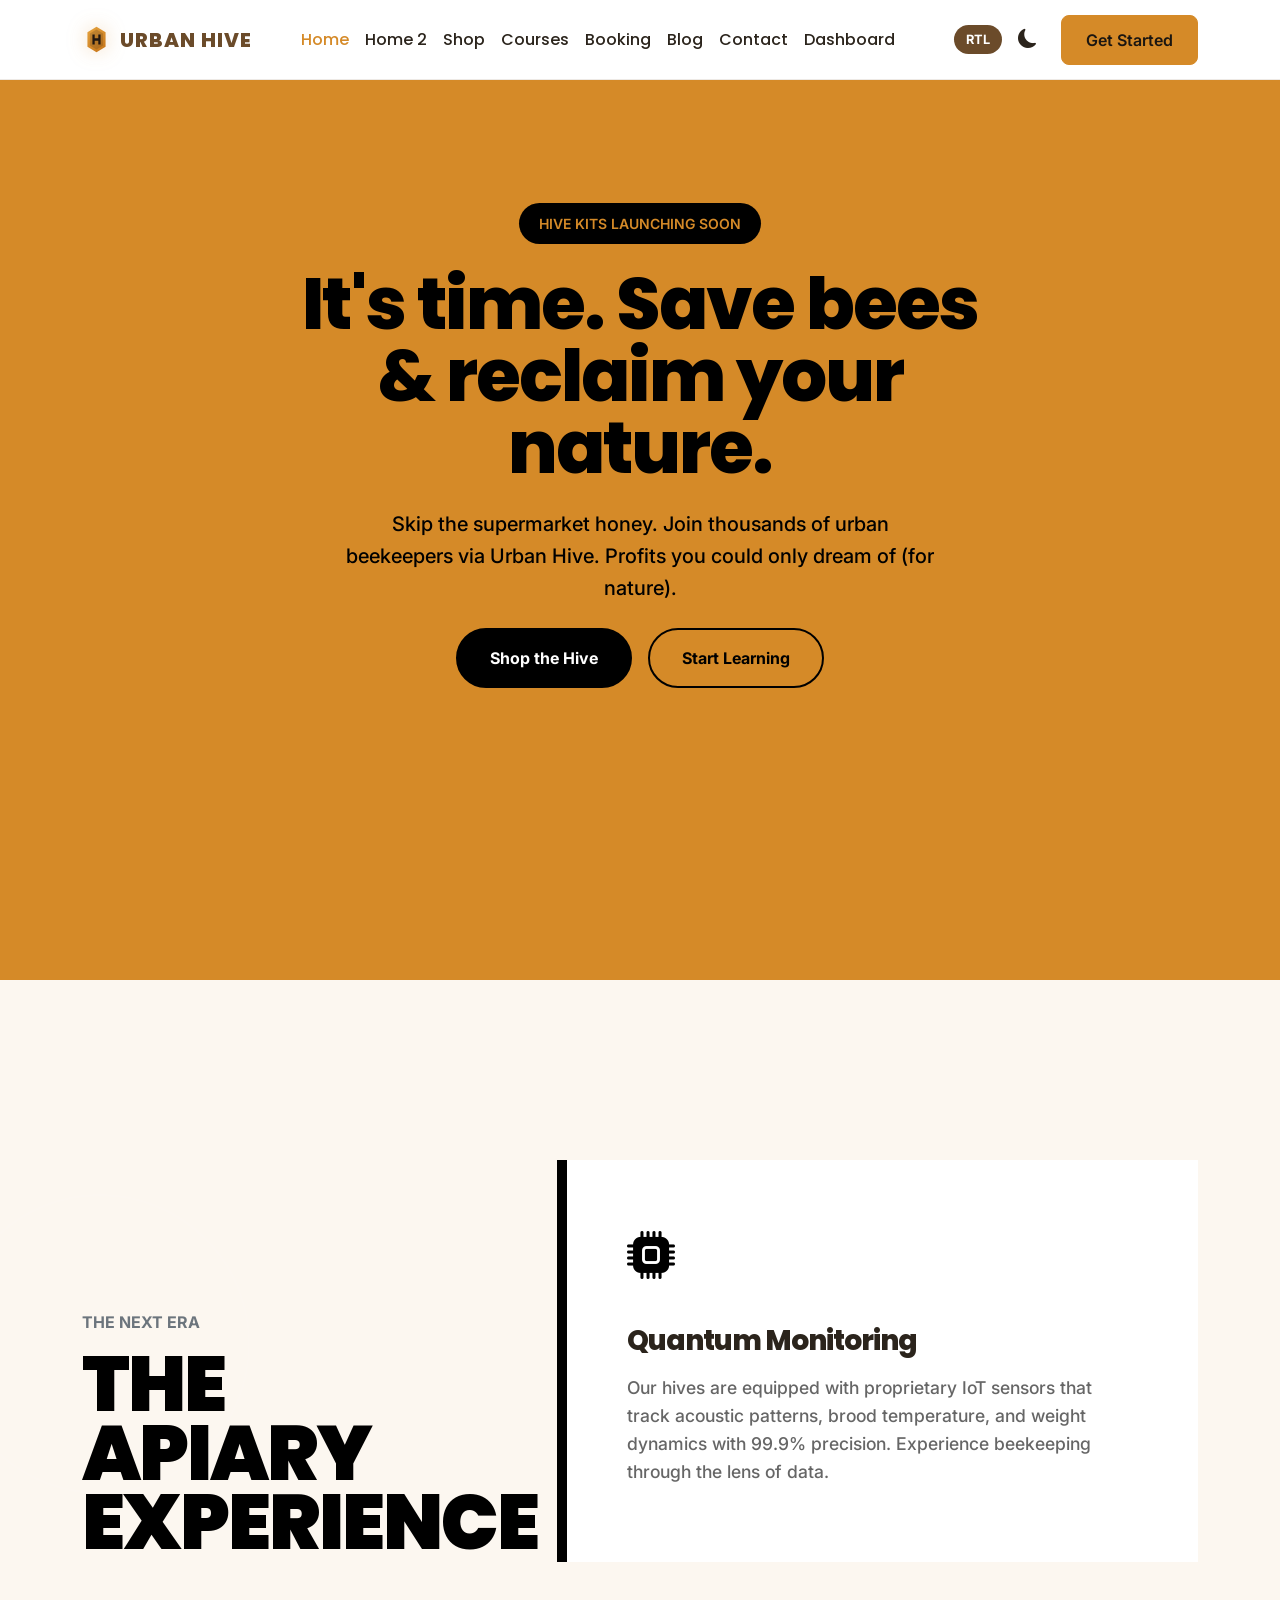
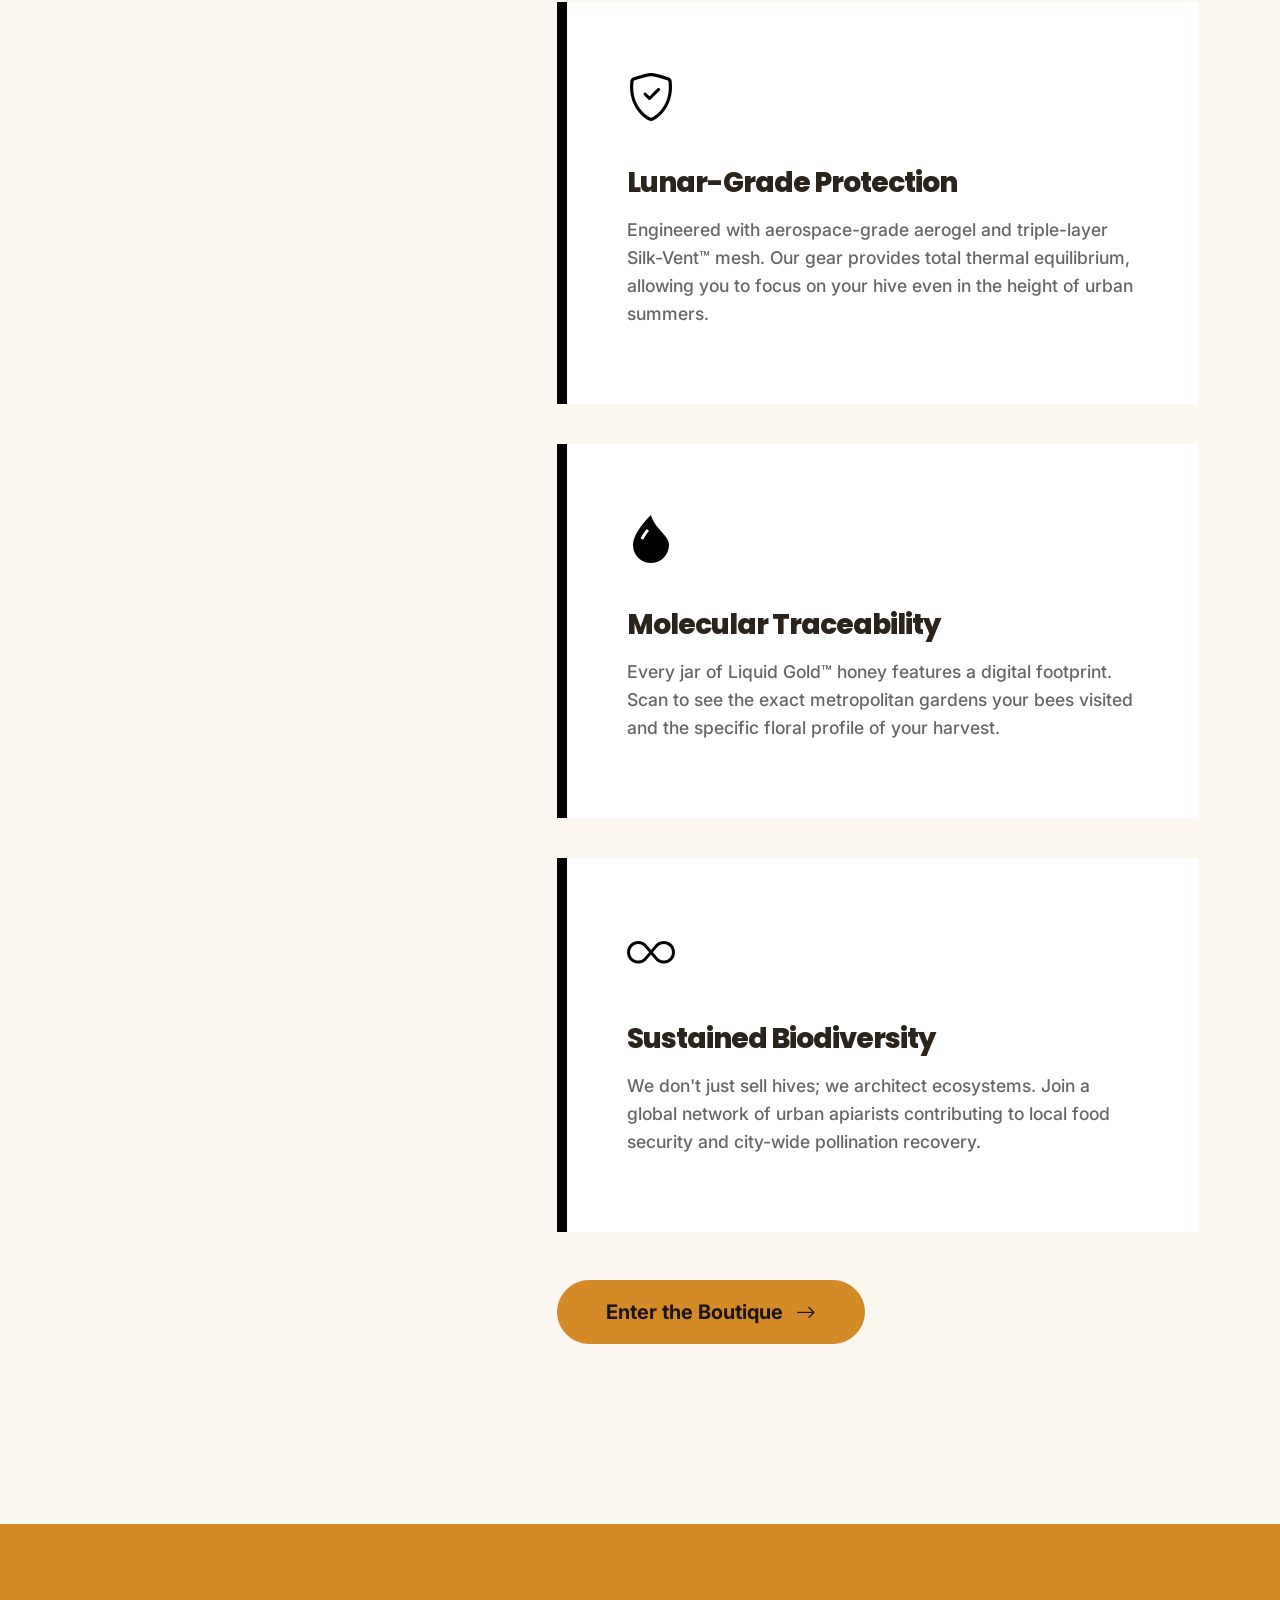
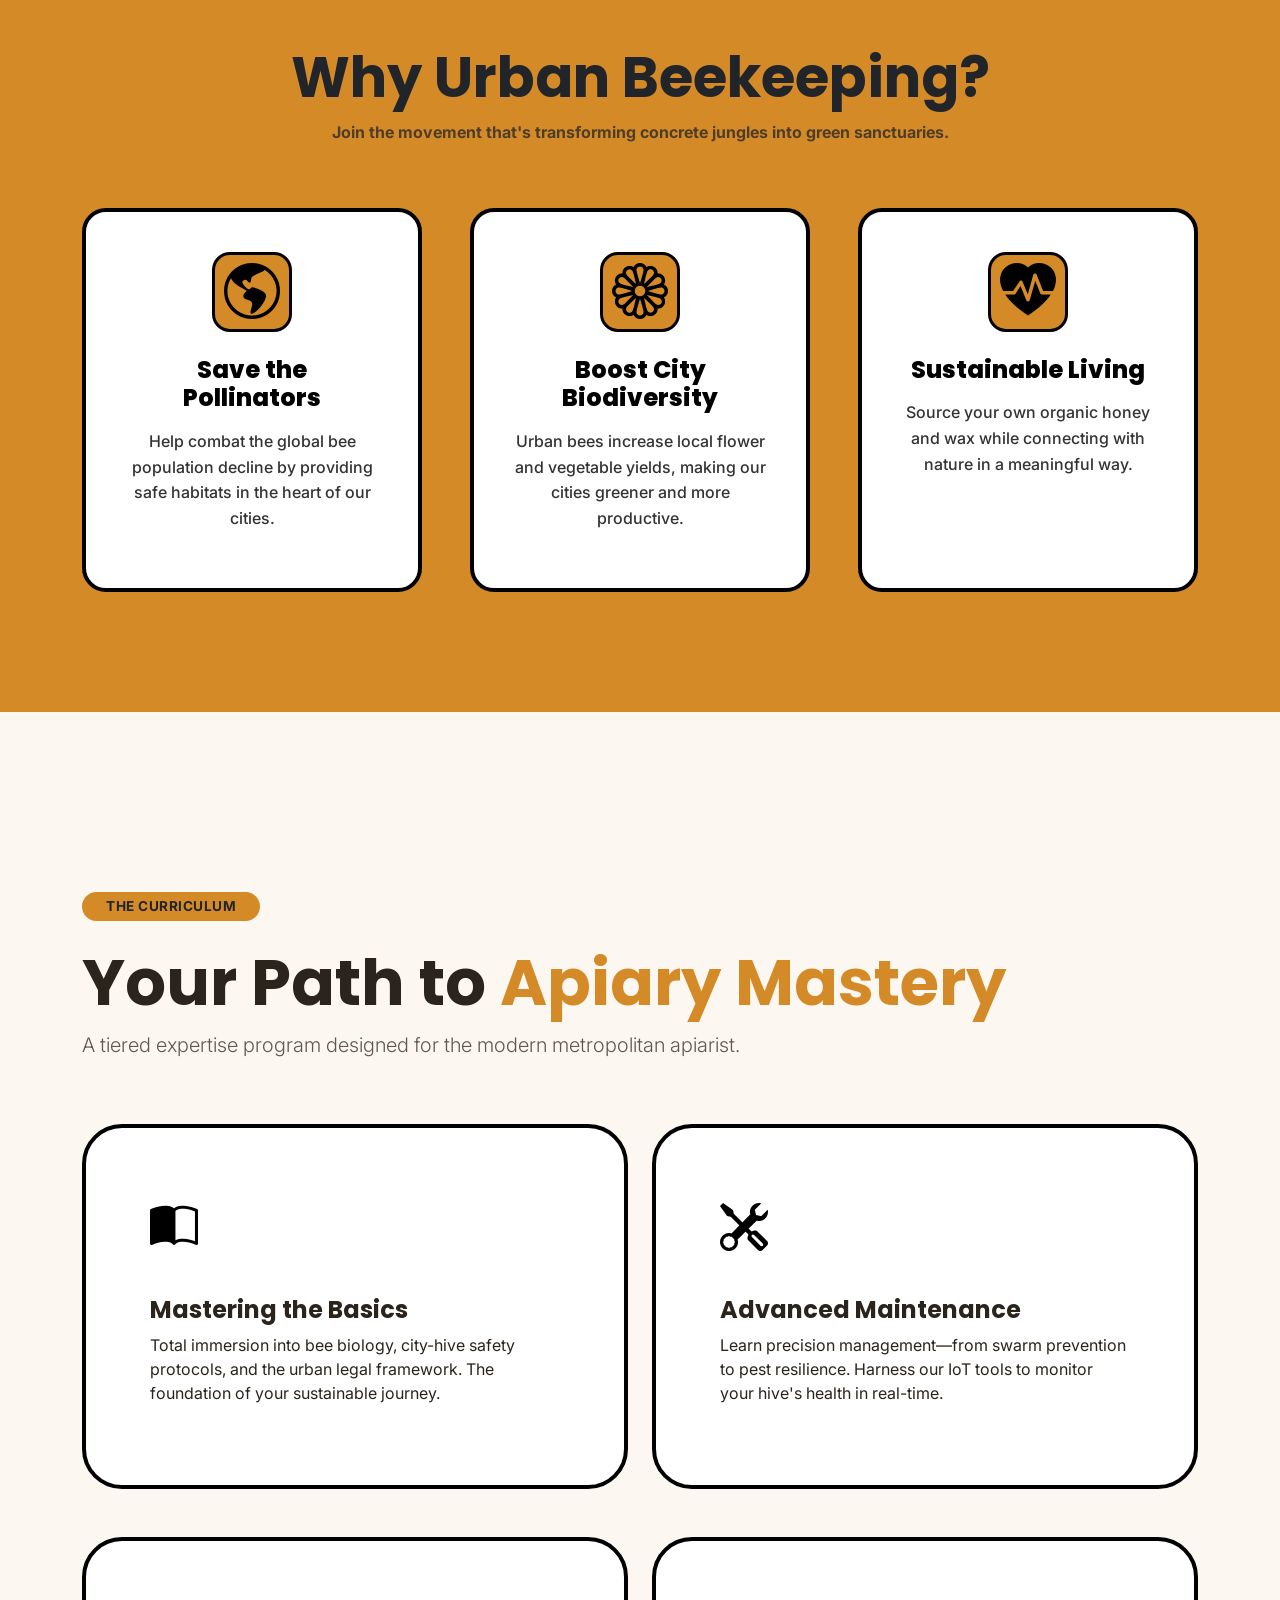
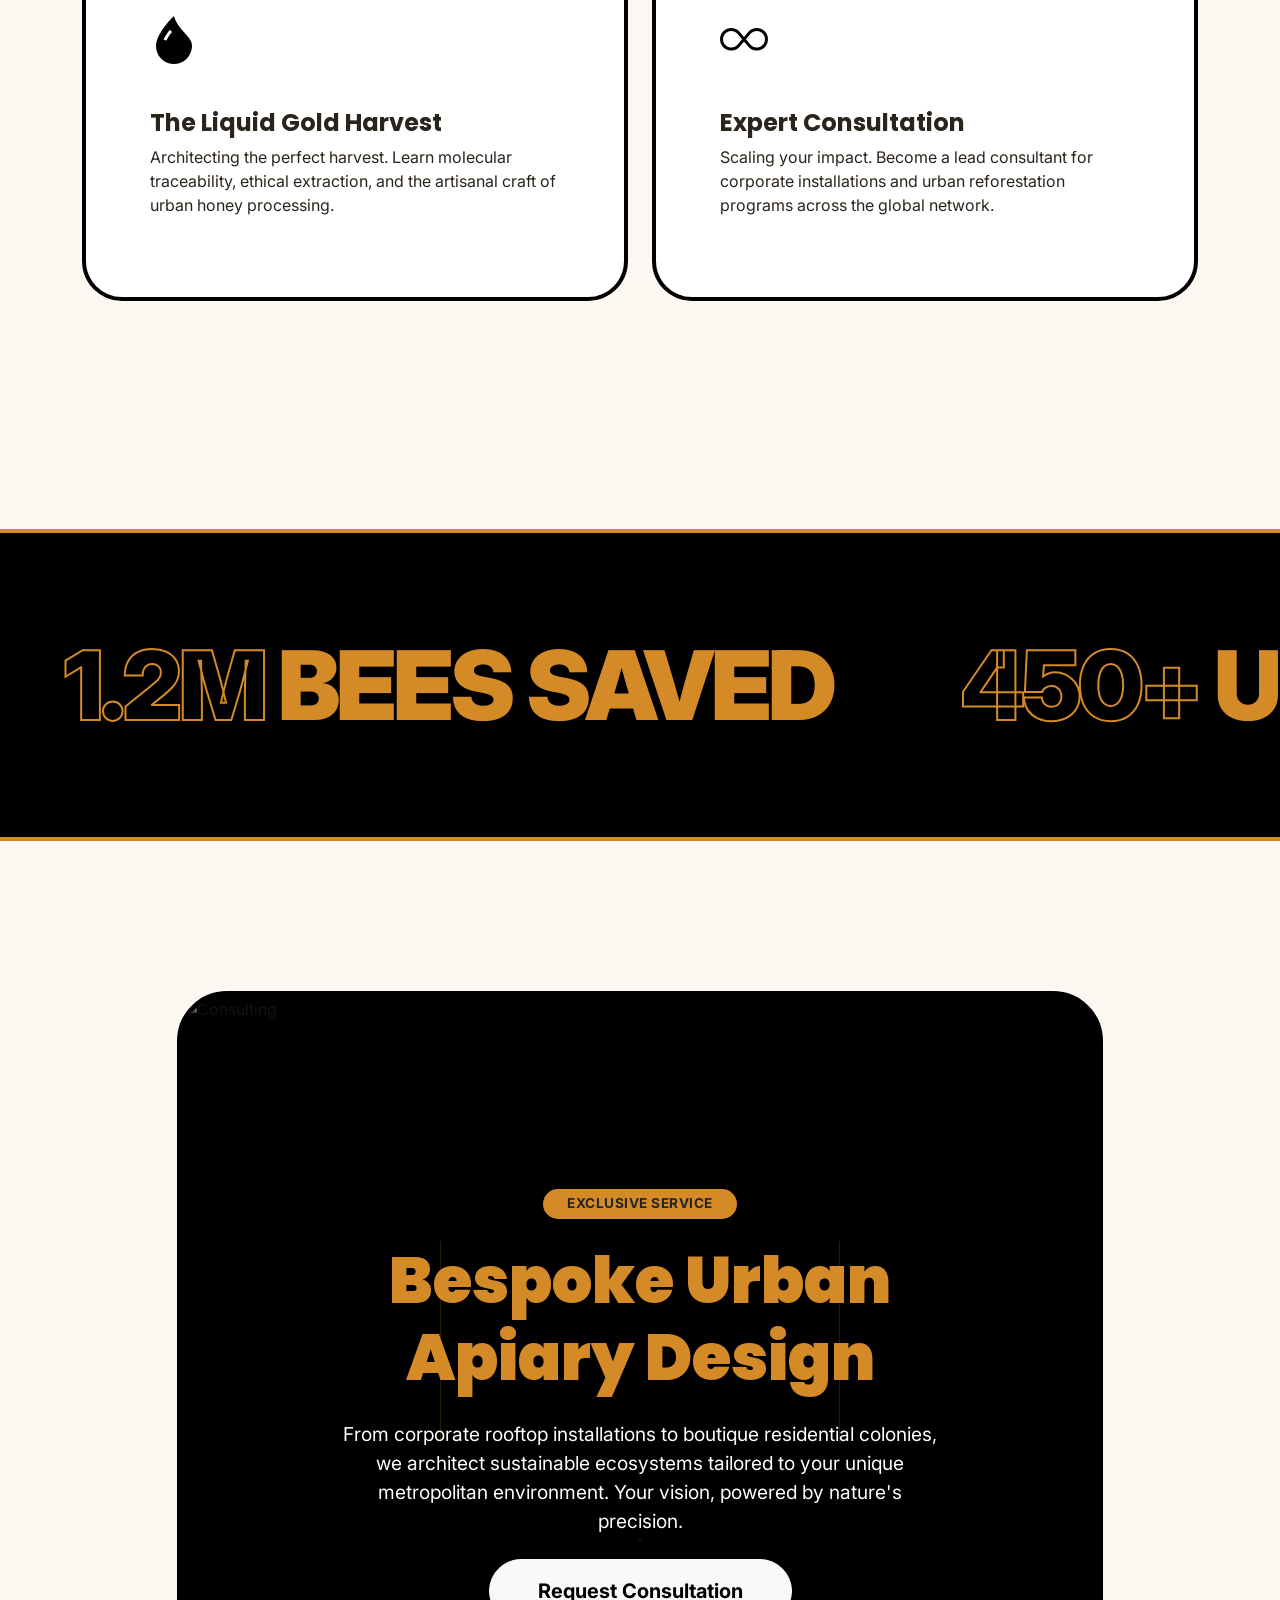
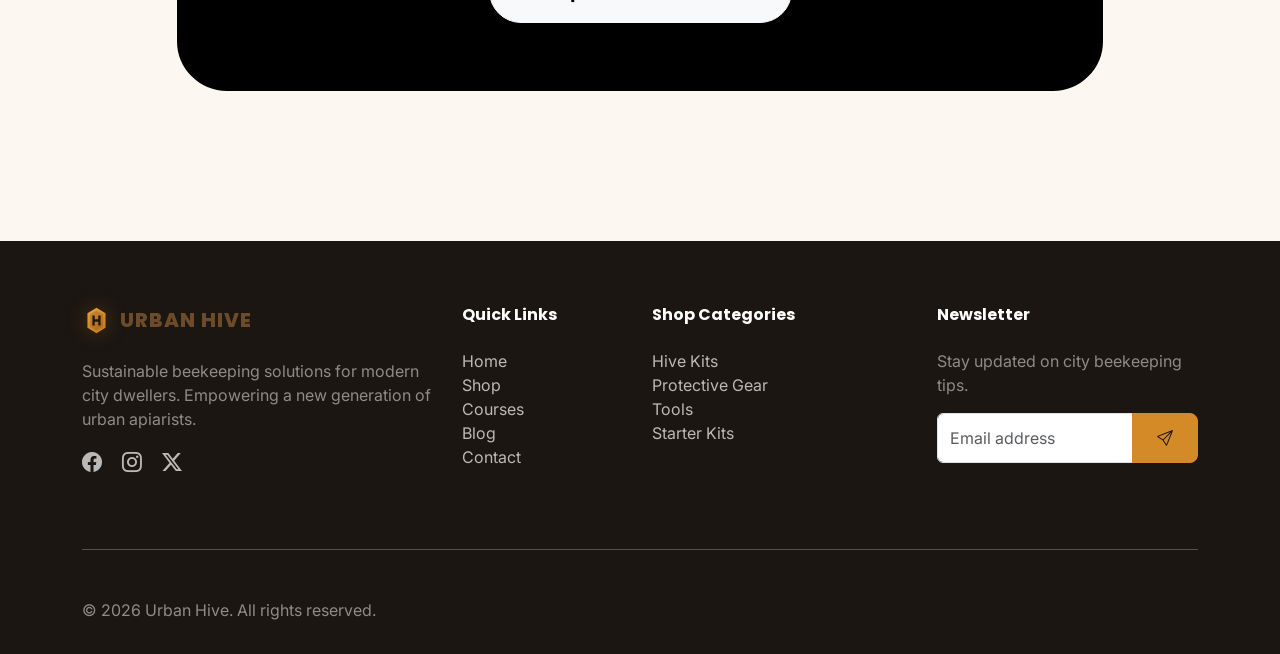
==== commit b7ac94c8: "Add files via upload Client Second Commit" ====
--- a/index.html
+++ b/index.html
@@ -47,71 +47,75 @@
             z-index: 1;
         }
 
-        .hero-section .container {
-            position: relative;
-            z-index: 10;
-        }
-
-        .hero-content {
-            max-width: 900px;
-            margin: 0 auto;
-            display: flex;
-            flex-direction: column;
-            align-items: center;
-            text-align: center;
-            gap: 1.5rem;
-        }
-
-        .brand-name {
-            font-weight: 700;
-            letter-spacing: 1px;
-        }
+        .hero-section .container {
+            position: relative;
+            z-index: 10;
+        }
+
+        .hero-content {
+            max-width: 900px;
+            margin: 0 auto;
+            display: flex;
+            flex-direction: column;
+            align-items: center;
+            text-align: center;
+            gap: 1.5rem;
+        }
+
+        .brand-name {
+            font-weight: 700;
+            letter-spacing: 1px;
+        }
 
         .navbar {
             transition: all 0.3s;
         }
 
-        .hero-title {
-            font-size: clamp(2.5rem, 8vw, 4.5rem);
-            max-width: 800px;
-            line-height: 1;
-            font-weight: 800;
-            letter-spacing: -2px;
-            color: #FFFFFF;
-            text-shadow: 0 0 30px rgba(255, 255, 255, 0.1);
-            text-align: center;
-            margin: 0;
-        }
+        .hero-title {
+            font-size: clamp(2.5rem, 8vw, 4.5rem);
+            max-width: 800px;
+            line-height: 1;
+            font-weight: 800;
+            letter-spacing: -2px;
+            color: #FFFFFF;
+            text-shadow: 0 0 30px rgba(255, 255, 255, 0.1);
+            text-align: center;
+            margin: 0;
+        }
 
         [data-bs-theme="light"] .hero-title {
             color: #000000;
             text-shadow: none;
         }
 
-        .hero-lead {
-            font-weight: 500;
-            color: rgba(255, 255, 255, 0.8);
-            font-size: 1.25rem;
-            max-width: 600px;
-            line-height: 1.6;
-            margin: 0;
-        }
+        .hero-lead {
+            font-weight: 500;
+            color: rgba(255, 255, 255, 0.8);
+            font-size: 1.25rem;
+            max-width: 600px;
+            line-height: 1.6;
+            margin: 0;
+        }
 
         [data-bs-theme="light"] .hero-lead {
             color: #000000;
         }
 
-        .hero-badge {
-            background-color: #D58A28;
-            color: #000000;
-            padding: 10px 20px;
-            border-radius: 50px;
-            display: inline-flex;
-            align-items: center;
-            justify-content: center;
-            font-weight: 600;
-            margin: 0 auto;
-        }
+        .hero-actions {
+            margin-top: 24px;
+        }
+
+        .hero-badge {
+            background-color: #D58A28;
+            color: #000000;
+            padding: 10px 20px;
+            border-radius: 50px;
+            display: inline-flex;
+            align-items: center;
+            justify-content: center;
+            font-weight: 600;
+            margin: 0 auto;
+        }
 
         [data-bs-theme="light"] .hero-badge {
             background-color: #000000;
@@ -546,38 +550,77 @@
             opacity: 0.3;
         }
 
-        .reveal-content {
-            position: absolute;
-            inset: 0;
-            padding: 4rem;
-            display: flex;
+        .reveal-content {
+            position: absolute;
+            inset: 0;
+            padding: 4rem;
+            display: flex;
             flex-direction: column;
-            justify-content: flex-end;
-            z-index: 10;
-        }
-
-        .consulting-reveal-section .reveal-content>.badge {
-            align-self: center;
-            width: auto;
-            display: inline-flex;
-        }
-
-        .reveal-content h2 {
-            font-size: 4rem;
-            color: #D58A28;
+            justify-content: flex-end;
+            z-index: 10;
+        }
+
+        .consulting-reveal-section .reveal-content>.badge {
+            align-self: center;
+            width: auto;
+            display: inline-flex;
+        }
+
+        .reveal-content h2 {
+            font-size: 4rem;
+            color: #D58A28;
             font-weight: 900;
             margin-bottom: 1.5rem;
             transition: all 0.8s cubic-bezier(0.19, 1, 0.22, 1);
         }
 
-        .reveal-content p {
-            font-size: 1.2rem;
-            color: #FFFFFF;
-            max-width: 600px;
-            margin: 0 auto;
-            text-align: center;
-            transition: all 0.8s cubic-bezier(0.19, 1, 0.22, 1) 0.1s;
-        }
+        .reveal-content p {
+            font-size: 1.2rem;
+            color: #FFFFFF;
+            max-width: 600px;
+            margin: 0 auto;
+            text-align: center;
+            transition: all 0.8s cubic-bezier(0.19, 1, 0.22, 1) 0.1s;
+        }
+
+        /* Mobile alignment fix: Exclusive Service card */
+        @media (max-width: 767px) {
+            .consulting-reveal-section .col-lg-10 {
+                width: 100%;
+                max-width: 100%;
+            }
+
+            .consulting-reveal-section .reveal-card {
+                border-radius: 26px;
+                height: 690px;
+            }
+
+            .consulting-reveal-section .reveal-content {
+                padding: 2rem 1.25rem;
+                text-align: center;
+                align-items: center;
+            }
+
+            .consulting-reveal-section .reveal-content h2 {
+                font-size: clamp(2.1rem, 11vw, 2.9rem);
+                line-height: 1.05;
+                margin-bottom: 1rem;
+            }
+
+            .consulting-reveal-section .reveal-content p {
+                font-size: 0.95rem;
+                line-height: 1.55;
+                max-width: 92%;
+                margin: 0 auto;
+                text-align: center;
+            }
+
+            .consulting-reveal-section .reveal-content .btn {
+                display: inline-flex;
+                justify-content: center;
+                text-align: center;
+            }
+        }
 
         .reveal-card:hover .reveal-content h2 {
             transform: none;
@@ -880,160 +923,160 @@
             }
 
             /* Enhanced tablet design */
-            .hero-title {
-                font-size: clamp(2rem, 6vw, 3.5rem);
-            }
-
-            .hero-lead {
-                font-size: 1.1rem;
-            }
-
-            .hero-badge {
-                font-size: 0.8rem;
-            }
-
-            .btn-dark-hero,
-            .btn-outline-hero {
-                padding: 14px 28px;
-                font-size: 0.9rem;
-            }
-
-            /* Fix overlapping feature cards in Next Era section */
-            .feature-item-ux {
-                padding: 30px 20px;
-                margin-bottom: 20px;
-            }
-
-            .feature-item-ux i {
-                font-size: 2.5rem;
-                margin-bottom: 1.5rem;
-            }
-
-            .feature-item-ux h3 {
-                font-size: 1.25rem;
-            }
-
-            @media (max-width: 767px) {
-
-                /* Additional fixes for smaller mobile screens */
-                .feature-item-ux {
-                    padding: 25px 15px;
-                    margin-bottom: 15px;
-                }
-
-                .feature-item-ux i {
-                    font-size: 2rem;
-                    margin-bottom: 1rem;
-                }
-
-                .feature-item-ux h3 {
-                    font-size: 1.1rem;
-                }
-
-                .feature-item-ux p {
-                    font-size: 0.9rem;
-                }
-
-                /* Fix hover transform for mobile view */
-                .feature-item-ux:hover {
-                    transform: translateX(5px) scale(1.01);
-                    border-left-width: 12px;
-                }
-
-                /* Fix overlapping text in exclusive service section */
-
-                .consulting-reveal-section .badge {
-                    text-align: center;
-                }
-            }
-
-            /* Footer adjustments for tablet and below */
-            footer .col-lg-4,
-            footer .col-md-2,
-            footer .col-md-3,
-            footer .col-lg-3 {
-                margin-bottom: 2rem;
-                flex: 0 0 auto;
-                width: 100%;
-                max-width: 300px;
-            }
-
-            footer .input-group {
-                max-width: 300px;
-                margin: 0 auto;
-            }
-        }
-    </style>
-</head>
-<body>
-<!-- Navbar -->
-<nav class="navbar navbar-expand-xl sticky-top">
-    <div class="container">
-        <a class="navbar-brand d-flex align-items-center" href="index.html">
-            <span class="brand-mark me-2" aria-hidden="true"></span>
-            <span class="brand-name">URBAN HIVE</span>
-        </a>
-        <div class="offcanvas offcanvas-end" tabindex="-1" id="offcanvasNavbar">
-            <div class="offcanvas-header">
-                <h5 class="offcanvas-title brand-name">URBAN HIVE</h5>
-                <button type="button" class="btn-close" data-bs-dismiss="offcanvas"></button>
-            </div>
-            <div class="offcanvas-body">
-                <ul class="navbar-nav justify-content-center flex-grow-1 pe-3">
-                    <li class="nav-item"><a class="nav-link active" href="index.html">Home</a></li>
-                    <li class="nav-item"><a class="nav-link" href="home-2.html">Home 2</a></li>
-                    <li class="nav-item"><a class="nav-link" href="services.html">Shop</a></li>
-                    <li class="nav-item"><a class="nav-link" href="pricing.html">Courses</a></li>
-                    <li class="nav-item"><a class="nav-link" href="booking.html">Booking</a></li>
-                    <li class="nav-item"><a class="nav-link" href="blog.html">Blog</a></li>
-                    <li class="nav-item"><a class="nav-link" href="contact.html">Contact</a></li>
-                    <li class="nav-item"><a class="nav-link" href="dashboard.html">Dashboard</a></li>
-                </ul>
-                <div class="mt-3 pt-3 border-top d-xl-none">
-                    <div class="d-flex align-items-center mb-3">
-                        <button class="rtl-toggle-btn me-3">RTL</button>
-                        <button class="theme-toggle-btn me-3" aria-label="Toggle Theme">
-                            <i class="bi bi-moon-fill"></i>
-                        </button>
-                    </div>
-                    <a href="login.html" class="btn btn-primary w-100">Get Started</a>
-                </div>
-            </div>
-        </div>
-        <div class="d-flex align-items-center order-xl-3 ms-auto">
-            <button class="rtl-toggle-btn me-2 d-none d-xl-inline-block">RTL</button>
-            <button class="theme-toggle-btn me-3 d-none d-xl-inline-block" aria-label="Toggle Theme">
-                <i class="bi bi-moon-fill"></i>
-            </button>
-            <a href="login.html" class="btn btn-primary d-none d-xl-block">Get Started</a>
-            <button class="navbar-toggler ms-2" type="button" data-bs-toggle="offcanvas"
-                data-bs-target="#offcanvasNavbar">
-                <span class="navbar-toggler-icon"></span>
-            </button>
-        </div>
-    </div>
-</nav>
-
-<!-- Hero Section -->
-<section class="hero-section">
-    <div class="container">
-        <div class="row align-items-center justify-content-center">
-            <div class="col-lg-10 text-center">
-                <div class="hero-content">
-                    <div class="hero-badge animate-on-scroll text-uppercase small">Hive Kits Launching Soon
-                    </div>
-                    <h1 class="hero-title animate-on-scroll">It's time. Save bees <br> & reclaim your
-                        nature.</h1>
-                    <p class="hero-lead animate-on-scroll">Skip the supermarket honey.
-                        Join thousands of urban beekeepers via Urban Hive. Profits you could only dream of
-                        (for nature).
-                    </p>
-                </div>
-                <div class="d-flex flex-wrap gap-3 animate-on-scroll justify-content-center">
-                    <a href="services.html" class="btn btn-dark-hero">Shop the Hive</a>
-                    <a href="pricing.html" class="btn btn-outline-hero">Start Learning</a>
-                </div>
-            </div>
+            .hero-title {
+                font-size: clamp(2rem, 6vw, 3.5rem);
+            }
+
+            .hero-lead {
+                font-size: 1.1rem;
+            }
+
+            .hero-badge {
+                font-size: 0.8rem;
+            }
+
+            .btn-dark-hero,
+            .btn-outline-hero {
+                padding: 14px 28px;
+                font-size: 0.9rem;
+            }
+
+            /* Fix overlapping feature cards in Next Era section */
+            .feature-item-ux {
+                padding: 30px 20px;
+                margin-bottom: 20px;
+            }
+
+            .feature-item-ux i {
+                font-size: 2.5rem;
+                margin-bottom: 1.5rem;
+            }
+
+            .feature-item-ux h3 {
+                font-size: 1.25rem;
+            }
+
+            @media (max-width: 767px) {
+
+                /* Additional fixes for smaller mobile screens */
+                .feature-item-ux {
+                    padding: 25px 15px;
+                    margin-bottom: 15px;
+                }
+
+                .feature-item-ux i {
+                    font-size: 2rem;
+                    margin-bottom: 1rem;
+                }
+
+                .feature-item-ux h3 {
+                    font-size: 1.1rem;
+                }
+
+                .feature-item-ux p {
+                    font-size: 0.9rem;
+                }
+
+                /* Fix hover transform for mobile view */
+                .feature-item-ux:hover {
+                    transform: translateX(5px) scale(1.01);
+                    border-left-width: 12px;
+                }
+
+                /* Fix overlapping text in exclusive service section */
+
+                .consulting-reveal-section .badge {
+                    text-align: center;
+                }
+            }
+
+            /* Footer adjustments for tablet and below */
+            footer .col-lg-4,
+            footer .col-md-2,
+            footer .col-md-3,
+            footer .col-lg-3 {
+                margin-bottom: 2rem;
+                flex: 0 0 auto;
+                width: 100%;
+                max-width: 300px;
+            }
+
+            footer .input-group {
+                max-width: 300px;
+                margin: 0 auto;
+            }
+        }
+    </style>
+</head>
+<body>
+<!-- Navbar -->
+<nav class="navbar navbar-expand-xl sticky-top">
+    <div class="container">
+        <a class="navbar-brand d-flex align-items-center" href="index.html">
+            <span class="brand-mark me-2" aria-hidden="true"></span>
+            <span class="brand-name">URBAN HIVE</span>
+        </a>
+        <div class="offcanvas offcanvas-end" tabindex="-1" id="offcanvasNavbar">
+            <div class="offcanvas-header">
+                <h5 class="offcanvas-title brand-name">URBAN HIVE</h5>
+                <button type="button" class="btn-close" data-bs-dismiss="offcanvas"></button>
+            </div>
+            <div class="offcanvas-body">
+                <ul class="navbar-nav justify-content-center flex-grow-1 pe-3">
+                    <li class="nav-item"><a class="nav-link active" href="index.html">Home</a></li>
+                    <li class="nav-item"><a class="nav-link" href="home-2.html">Home 2</a></li>
+                    <li class="nav-item"><a class="nav-link" href="services.html">Shop</a></li>
+                    <li class="nav-item"><a class="nav-link" href="pricing.html">Courses</a></li>
+                    <li class="nav-item"><a class="nav-link" href="booking.html">Booking</a></li>
+                    <li class="nav-item"><a class="nav-link" href="blog.html">Blog</a></li>
+                    <li class="nav-item"><a class="nav-link" href="contact.html">Contact</a></li>
+                    <li class="nav-item"><a class="nav-link" href="dashboard.html">Dashboard</a></li>
+                </ul>
+                <div class="mt-3 pt-3 border-top d-xl-none">
+                    <div class="d-flex align-items-center mb-3">
+                        <button class="rtl-toggle-btn me-3">RTL</button>
+                        <button class="theme-toggle-btn me-3" aria-label="Toggle Theme">
+                            <i class="bi bi-moon-fill"></i>
+                        </button>
+                    </div>
+                    <a href="login.html" class="btn btn-primary w-100">Get Started</a>
+                </div>
+            </div>
+        </div>
+        <div class="d-flex align-items-center order-xl-3 ms-auto">
+            <button class="rtl-toggle-btn me-2 d-none d-xl-inline-block">RTL</button>
+            <button class="theme-toggle-btn me-3 d-none d-xl-inline-block" aria-label="Toggle Theme">
+                <i class="bi bi-moon-fill"></i>
+            </button>
+            <a href="login.html" class="btn btn-primary d-none d-xl-block">Get Started</a>
+            <button class="navbar-toggler ms-2" type="button" data-bs-toggle="offcanvas"
+                data-bs-target="#offcanvasNavbar">
+                <span class="navbar-toggler-icon"></span>
+            </button>
+        </div>
+    </div>
+</nav>
+
+<!-- Hero Section -->
+<section class="hero-section">
+    <div class="container">
+        <div class="row align-items-center justify-content-center">
+            <div class="col-lg-10 text-center">
+                <div class="hero-content">
+                    <div class="hero-badge animate-on-scroll text-uppercase small">Hive Kits Launching Soon
+                    </div>
+                    <h1 class="hero-title animate-on-scroll">It's time. Save bees <br> & reclaim your
+                        nature.</h1>
+                    <p class="hero-lead animate-on-scroll">Skip the supermarket honey.
+                        Join thousands of urban beekeepers via Urban Hive. Profits you could only dream of
+                        (for nature).
+                    </p>
+                </div>
+                <div class="hero-actions d-flex flex-wrap gap-3 animate-on-scroll justify-content-center">
+                    <a href="services.html" class="btn btn-dark-hero">Shop the Hive</a>
+                    <a href="pricing.html" class="btn btn-outline-hero">Start Learning</a>
+                </div>
+            </div>
         </div>
     </div>
     <div class="hero-footer-wrap">
@@ -1071,8 +1114,8 @@
                     <span class="text-secondary fw-bold text-uppercase letter-spacing-2 mb-3 d-block">The Next
                         Era</span>
                     <h2 class="experience-title">THE <br> APIARY <br> EXPERIENCE</h2>
-                </div>
-            </div>
+                </div>
+            </div>
             <div class="col-lg-7">
                 <!-- Feature 1 -->
                 <div class="feature-item-ux animate-on-scroll">
@@ -1279,7 +1322,7 @@
                     <li><a href="index.html">Home</a></li>
                     <li><a href="services.html">Shop</a></li>
                     <li><a href="pricing.html">Courses</a></li>
-                    <li><a href="blog.html">Blog</a></li>
+                    <li><a href="blog.html">Blog</a></li>
                     <li><a href="contact.html">Contact</a></li>
                 </ul>
             </div>
@@ -1354,6 +1397,6 @@
 </svg>
 </body>
 
-</html>
-
-
+</html>
+
+
--- a/assets/css/styles.css
+++ b/assets/css/styles.css
@@ -2,15 +2,15 @@
 
 :root {
     /* Brand Colors */
-    --primary-color: #D58A28;
-    --secondary-color: #6B4B2A;
-    --accent-color: #1B1611;
+    --primary-color: #D58A28;
+    --secondary-color: #6B4B2A;
+    --accent-color: #1B1611;
 
     /* Light Mode */
-    --bg-color: #FCF7F0;
+    --bg-color: #FCF7F0;
     --card-bg: #FFFFFF;
-    --text-color: #2B241C;
-    --border-color: rgba(107, 75, 42, 0.12);
+    --text-color: #2B241C;
+    --border-color: rgba(107, 75, 42, 0.12);
 
     /* Spacing */
     --sp-8: 8px;
@@ -26,16 +26,18 @@
 }
 
 [data-bs-theme="dark"] {
-    --bg-color: #17120E;
-    --card-bg: #241B14;
-    --text-color: #F5EBDD;
-    --border-color: rgba(213, 138, 40, 0.18);
-}
-
+    --bg-color: #17120E;
+    --card-bg: #241B14;
+    --text-color: #F5EBDD;
+    --border-color: rgba(213, 138, 40, 0.18);
+}
+
+html,
 body {
     font-family: 'Inter', sans-serif;
     background-color: var(--bg-color);
     color: var(--text-color);
+    overflow-x: hidden;
     transition: background-color var(--transition-speed), color var(--transition-speed);
 }
 
@@ -65,27 +67,27 @@
 }
 
 /* Standardized Brand Identity */
-.brand-mark {
-    width: 1.75rem;
-    height: 1.75rem;
-    display: inline-block;
-    flex-shrink: 0;
-    background: center / contain no-repeat url("../img/urban-hive-mark.svg");
-    filter: drop-shadow(0 0 10px rgba(213, 138, 40, 0.28));
-}
-
-.navbar-brand .brand-mark,
-footer .brand-mark,
-#sidebar .brand-mark {
-    width: 1.85rem;
-    height: 1.85rem;
-}
-
-.login-card .brand-mark,
-.register-card .brand-mark {
-    width: 1.85rem;
-    height: 1.85rem;
-}
+.brand-mark {
+    width: 1.75rem;
+    height: 1.75rem;
+    display: inline-block;
+    flex-shrink: 0;
+    background: center / contain no-repeat url("../img/urban-hive-mark.svg");
+    filter: drop-shadow(0 0 10px rgba(213, 138, 40, 0.28));
+}
+
+.navbar-brand .brand-mark,
+footer .brand-mark,
+#sidebar .brand-mark {
+    width: 1.85rem;
+    height: 1.85rem;
+}
+
+.login-card .brand-mark,
+.register-card .brand-mark {
+    width: 1.85rem;
+    height: 1.85rem;
+}
 
 .brand-name {
     font-family: 'Poppins', sans-serif !important;
@@ -95,17 +97,17 @@
     transition: color var(--transition-speed);
 }
 
-.navbar-brand .brand-name,
-.offcanvas-header .brand-name,
-#sidebar .brand-name,
-footer .brand-name {
-    font-size: 1.25rem;
-}
-
-.login-card .brand-name,
-.register-card .brand-name {
-    font-size: 1.25rem;
-}
+.navbar-brand .brand-name,
+.offcanvas-header .brand-name,
+#sidebar .brand-name,
+footer .brand-name {
+    font-size: 1.25rem;
+}
+
+.login-card .brand-name,
+.register-card .brand-name {
+    font-size: 1.25rem;
+}
 
 .navbar-brand .brand-name,
 .offcanvas-header .brand-name,
@@ -143,9 +145,9 @@
     border-radius: 8px;
 }
 
-.btn-primary:hover {
-    background-color: #B97117;
-    border-color: #B97117;
+.btn-primary:hover {
+    background-color: #B97117;
+    border-color: #B97117;
     color: var(--accent-color);
 }
 
@@ -158,9 +160,9 @@
     border-radius: 8px;
 }
 
-.btn-secondary:hover {
-    background-color: #53361B;
-    border-color: #53361B;
+.btn-secondary:hover {
+    background-color: #53361B;
+    border-color: #53361B;
 }
 
 /* Card System */
@@ -185,7 +187,7 @@
     display: flex;
     align-items: center;
     justify-content: center;
-    background-color: rgba(213, 138, 40, 0.12);
+    background-color: rgba(213, 138, 40, 0.12);
     color: var(--primary-color);
     border-radius: 12px;
     margin-bottom: var(--sp-24);
@@ -251,11 +253,11 @@
     position: relative;
     width: 24px;
     height: 16px;
-    background: #D58A28;
+    background: #D58A28;
     border-radius: 12px;
-    background-image: linear-gradient(to right, #D58A28 0%, #D58A28 25%, #2A211A 25%, #2A211A 45%, #D58A28 45%, #D58A28 70%, #2A211A 70%, #2A211A 100%);
+    background-image: linear-gradient(to right, #D58A28 0%, #D58A28 25%, #2A211A 25%, #2A211A 45%, #D58A28 45%, #D58A28 70%, #2A211A 70%, #2A211A 100%);
     animation: buzzingBee 4s ease-in-out infinite;
-    box-shadow: 0 0 10px rgba(213, 138, 40, 0.35);
+    box-shadow: 0 0 10px rgba(213, 138, 40, 0.35);
 }
 
 .buzzing-bee::before,
@@ -313,8 +315,8 @@
 }
 
 /* Text Enhancements */
-.bg-primary-subtle {
-    background-color: rgba(213, 138, 40, 0.12) !important;
+.bg-primary-subtle {
+    background-color: rgba(213, 138, 40, 0.12) !important;
 }
 
 .badge {
@@ -327,12 +329,12 @@
 @keyframes badgePulse {
     from {
         transform: scale(1);
-        box-shadow: 0 0 0 rgba(213, 138, 40, 0);
+        box-shadow: 0 0 0 rgba(213, 138, 40, 0);
     }
 
     to {
         transform: scale(1.05);
-        box-shadow: 0 4px 12px rgba(213, 138, 40, 0.22);
+        box-shadow: 0 4px 12px rgba(213, 138, 40, 0.22);
     }
 }
 
@@ -350,53 +352,53 @@
 
 
 /* Organic Wave (Home-2) */
-.organic-wave {
-    background-image: url("data:image/svg+xml,%3Csvg width='1440' height='320' xmlns='http://www.w3.org/2000/svg'%3E%3Cpath d='M0,160L48,176C96,192,192,224,288,224C384,224,480,192,576,165.3C672,139,768,117,864,128C960,139,1056,181,1152,197.3C1248,213,1344,203,1392,197.3L1440,192L1440,320L1392,320C1344,320,1248,320,1152,320C1056,320,960,320,864,320C768,320,672,320,576,320C480,320,384,320,288,320C192,320,96,320,48,320L0,320Z' fill='%236B4B2A' fill-opacity='0.1'/%3E%3C/svg%3E");
-    background-repeat: no-repeat;
-    background-position: bottom;
-}
-
-.text-primary,
-.link-primary {
-    color: var(--primary-color) !important;
-}
-
-.text-success {
-    color: var(--secondary-color) !important;
-}
-
-.bg-primary,
-.badge.bg-primary {
-    background-color: var(--primary-color) !important;
-    border-color: var(--primary-color) !important;
-}
-
-.bg-success,
-.badge.bg-success {
-    background-color: var(--secondary-color) !important;
-    border-color: var(--secondary-color) !important;
-    color: #FFFFFF !important;
-}
-
-.bg-success-subtle {
-    background-color: rgba(213, 138, 40, 0.14) !important;
-}
-
-.border-primary {
-    border-color: var(--primary-color) !important;
-}
-
-.btn-outline-primary {
-    color: var(--primary-color);
-    border-color: var(--primary-color);
-}
-
-.btn-outline-primary:hover,
-.btn-outline-primary:focus {
-    background-color: var(--primary-color);
-    border-color: var(--primary-color);
-    color: var(--accent-color);
-}
+.organic-wave {
+    background-image: url("data:image/svg+xml,%3Csvg width='1440' height='320' xmlns='http://www.w3.org/2000/svg'%3E%3Cpath d='M0,160L48,176C96,192,192,224,288,224C384,224,480,192,576,165.3C672,139,768,117,864,128C960,139,1056,181,1152,197.3C1248,213,1344,203,1392,197.3L1440,192L1440,320L1392,320C1344,320,1248,320,1152,320C1056,320,960,320,864,320C768,320,672,320,576,320C480,320,384,320,288,320C192,320,96,320,48,320L0,320Z' fill='%236B4B2A' fill-opacity='0.1'/%3E%3C/svg%3E");
+    background-repeat: no-repeat;
+    background-position: bottom;
+}
+
+.text-primary,
+.link-primary {
+    color: var(--primary-color) !important;
+}
+
+.text-success {
+    color: var(--secondary-color) !important;
+}
+
+.bg-primary,
+.badge.bg-primary {
+    background-color: var(--primary-color) !important;
+    border-color: var(--primary-color) !important;
+}
+
+.bg-success,
+.badge.bg-success {
+    background-color: var(--secondary-color) !important;
+    border-color: var(--secondary-color) !important;
+    color: #FFFFFF !important;
+}
+
+.bg-success-subtle {
+    background-color: rgba(213, 138, 40, 0.14) !important;
+}
+
+.border-primary {
+    border-color: var(--primary-color) !important;
+}
+
+.btn-outline-primary {
+    color: var(--primary-color);
+    border-color: var(--primary-color);
+}
+
+.btn-outline-primary:hover,
+.btn-outline-primary:focus {
+    background-color: var(--primary-color);
+    border-color: var(--primary-color);
+    color: var(--accent-color);
+}
 
 /* Footer */
 footer {
@@ -475,12 +477,12 @@
     visibility: visible;
 }
 
-#back-to-top:hover {
-    background-color: var(--primary-color);
-    color: var(--accent-color);
-    transform: translateY(-5px) scale(1.1);
-    box-shadow: 0 10px 20px rgba(213, 138, 40, 0.32);
-}
+#back-to-top:hover {
+    background-color: var(--primary-color);
+    color: var(--accent-color);
+    transform: translateY(-5px) scale(1.1);
+    box-shadow: 0 10px 20px rgba(213, 138, 40, 0.32);
+}
 
 /* Responsive Overrides */
 @media (max-width: 640px) {
@@ -641,5 +643,5 @@
         top: 20px;
         left: 70px;
     }
-}
-
+}
+
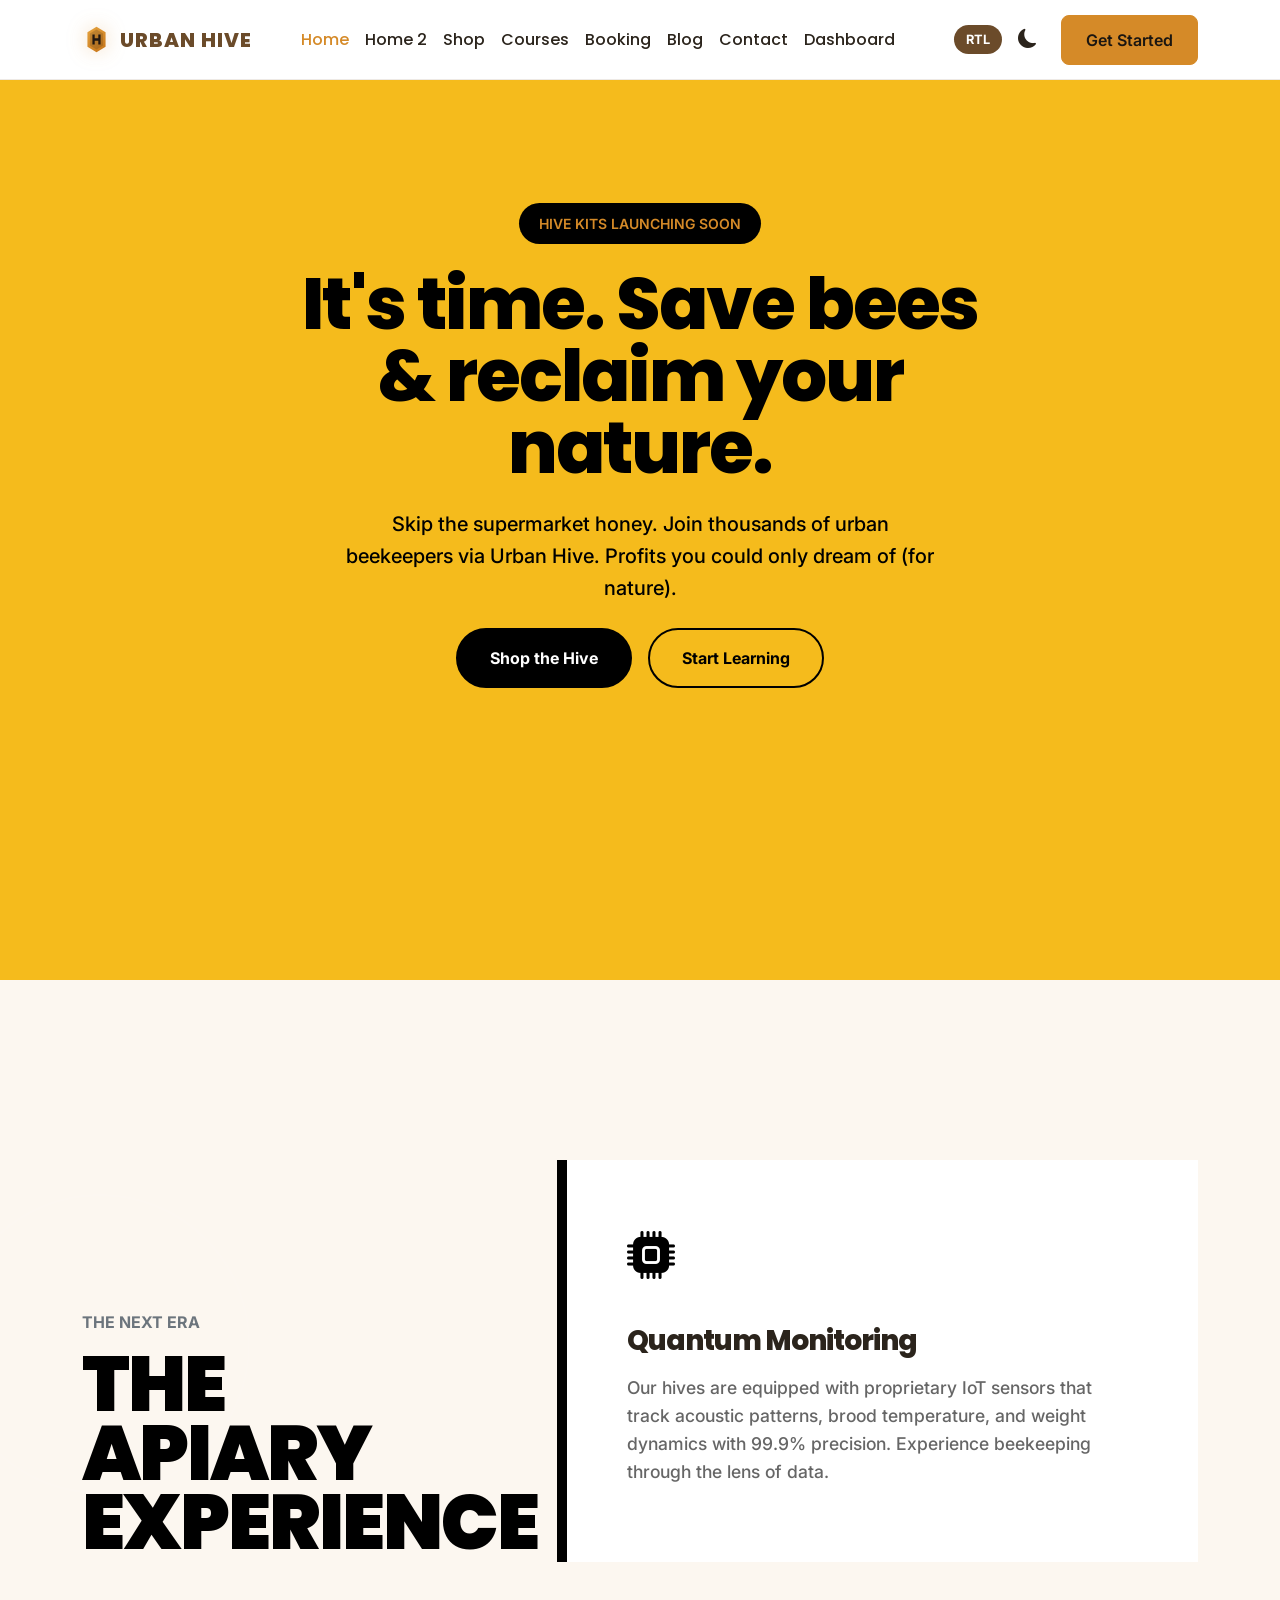
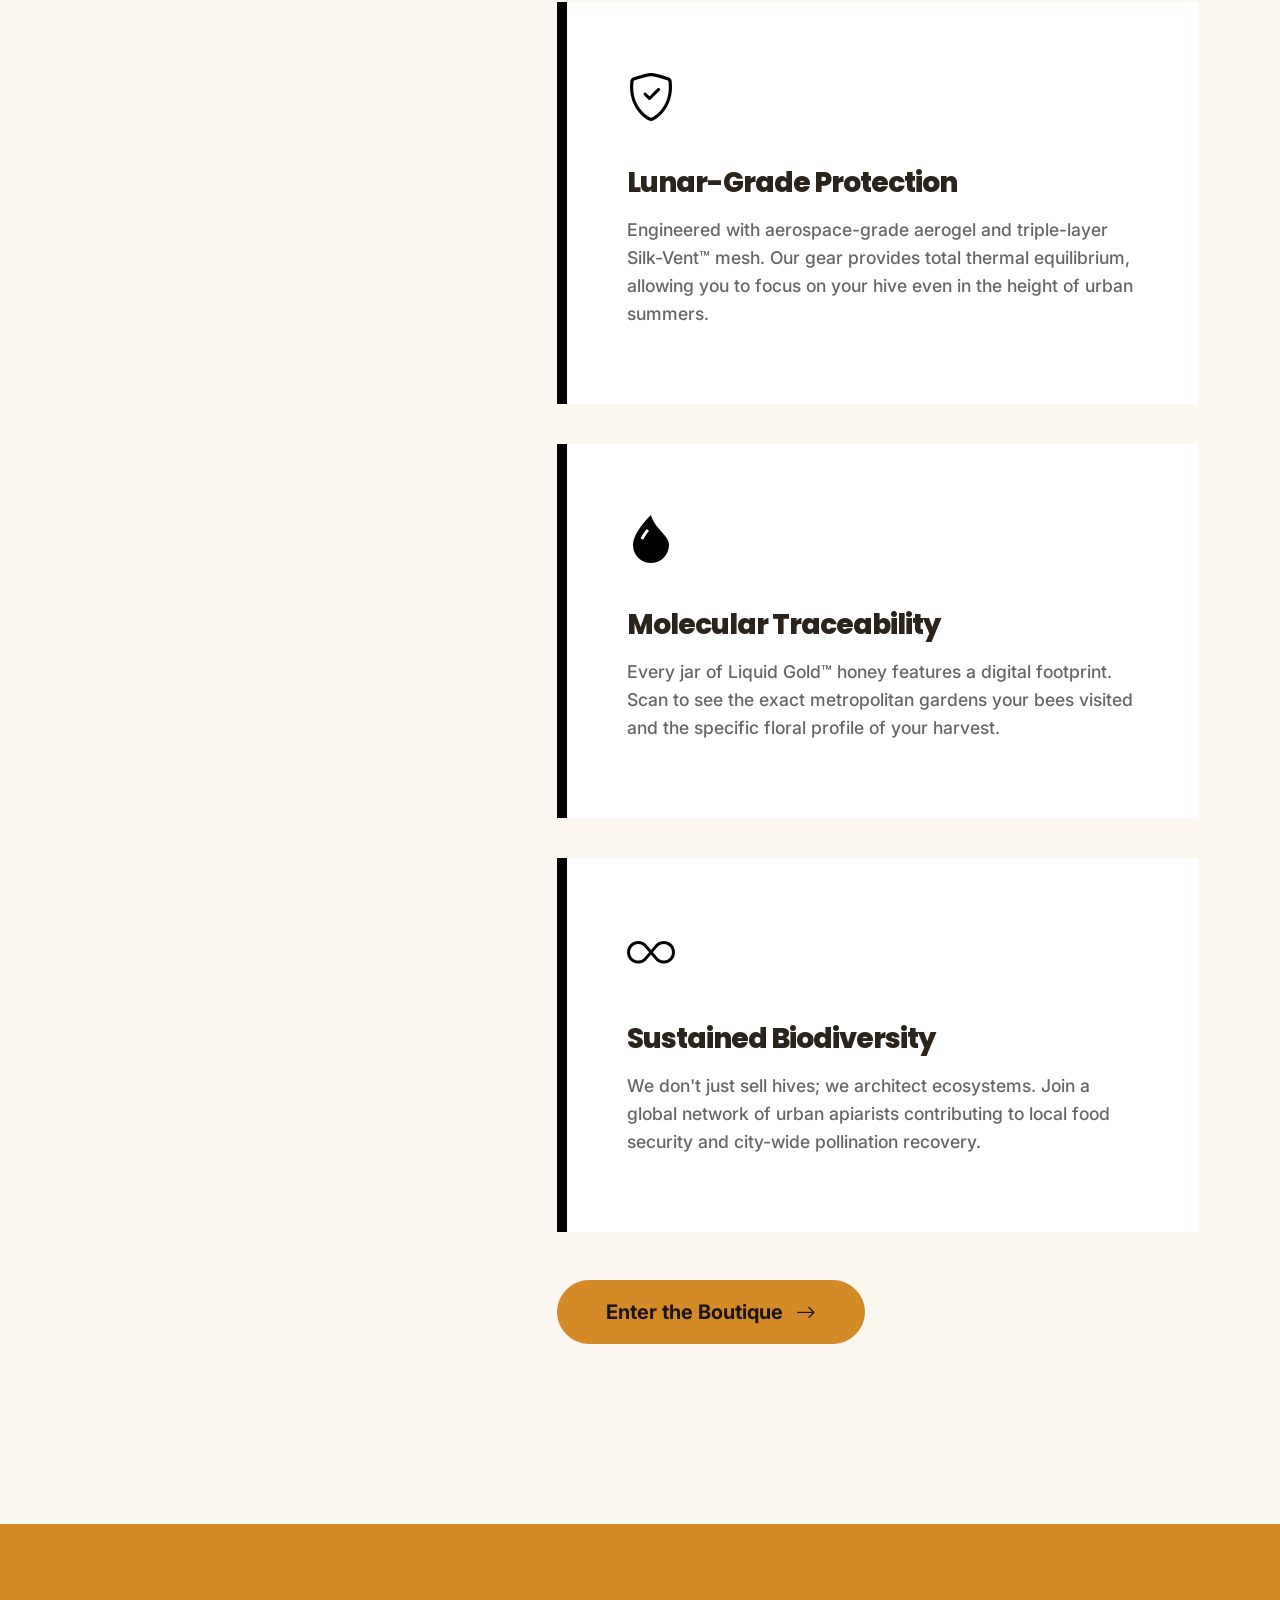
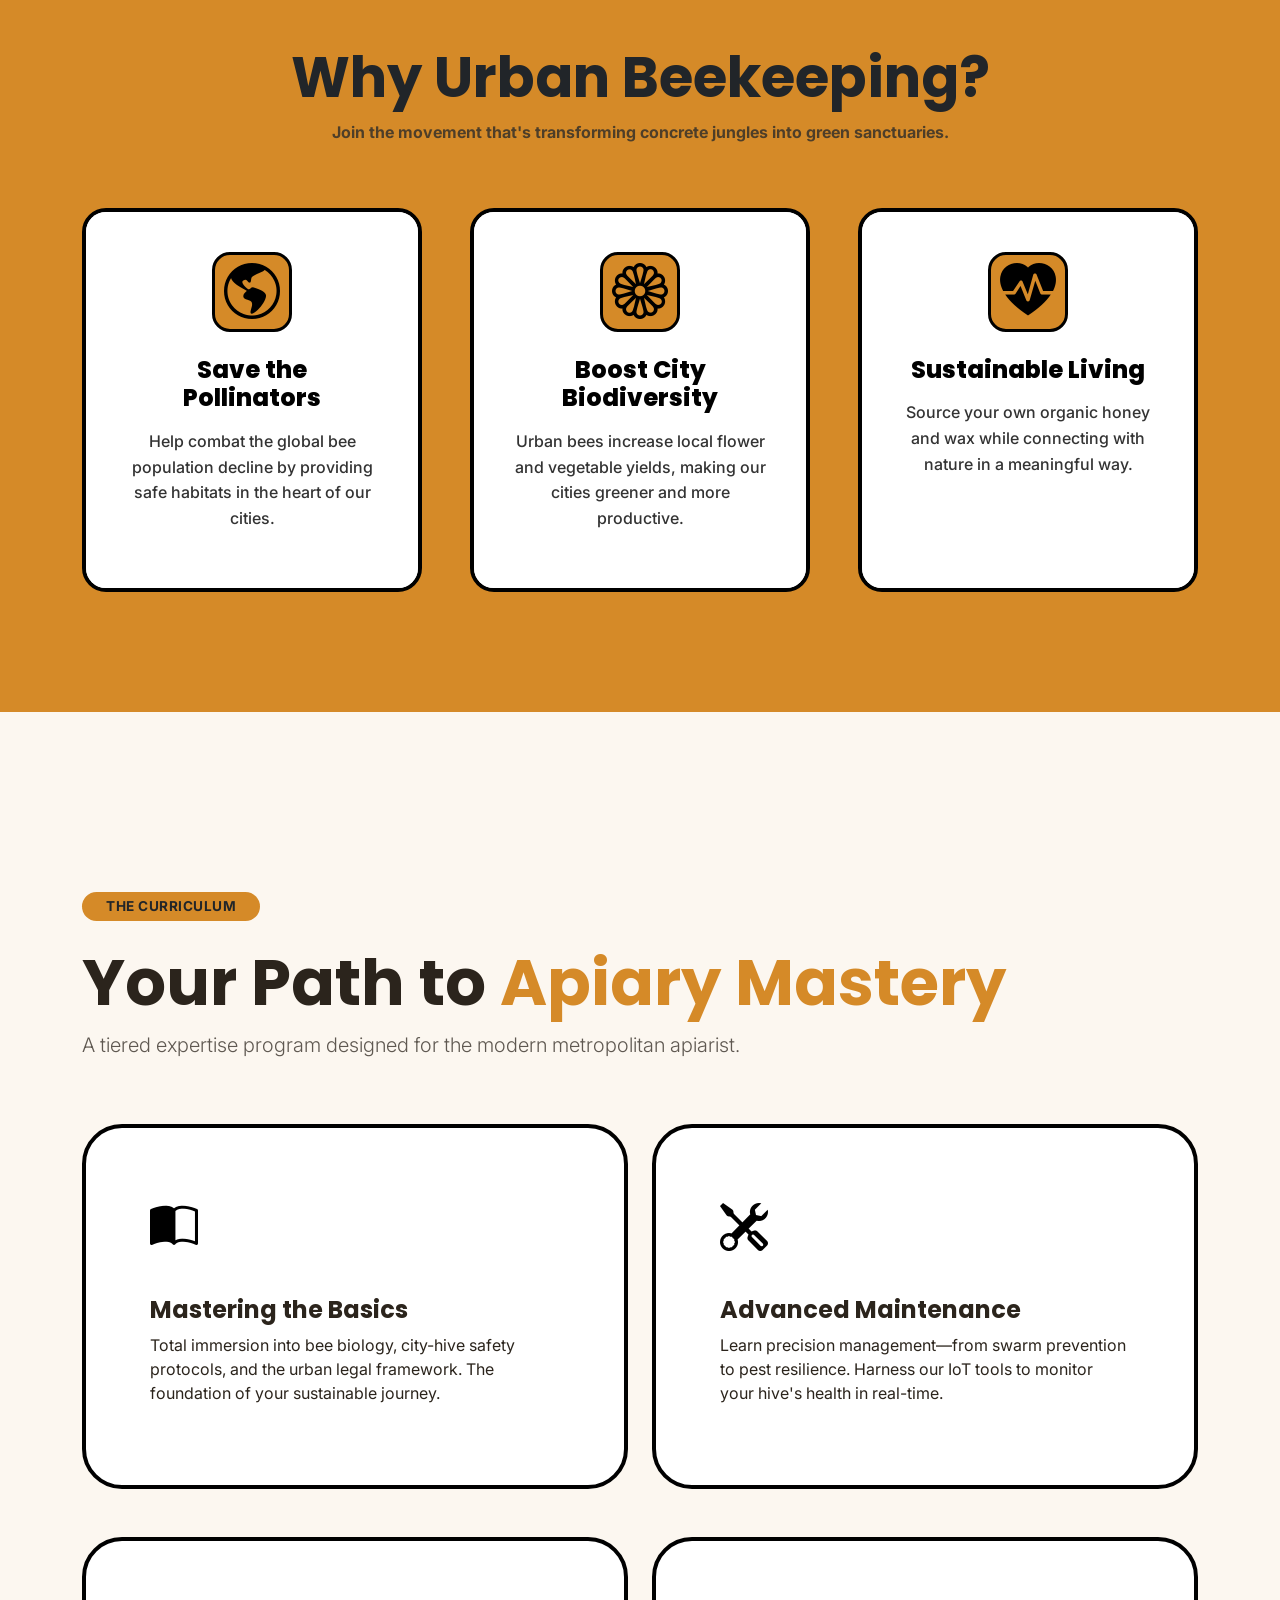
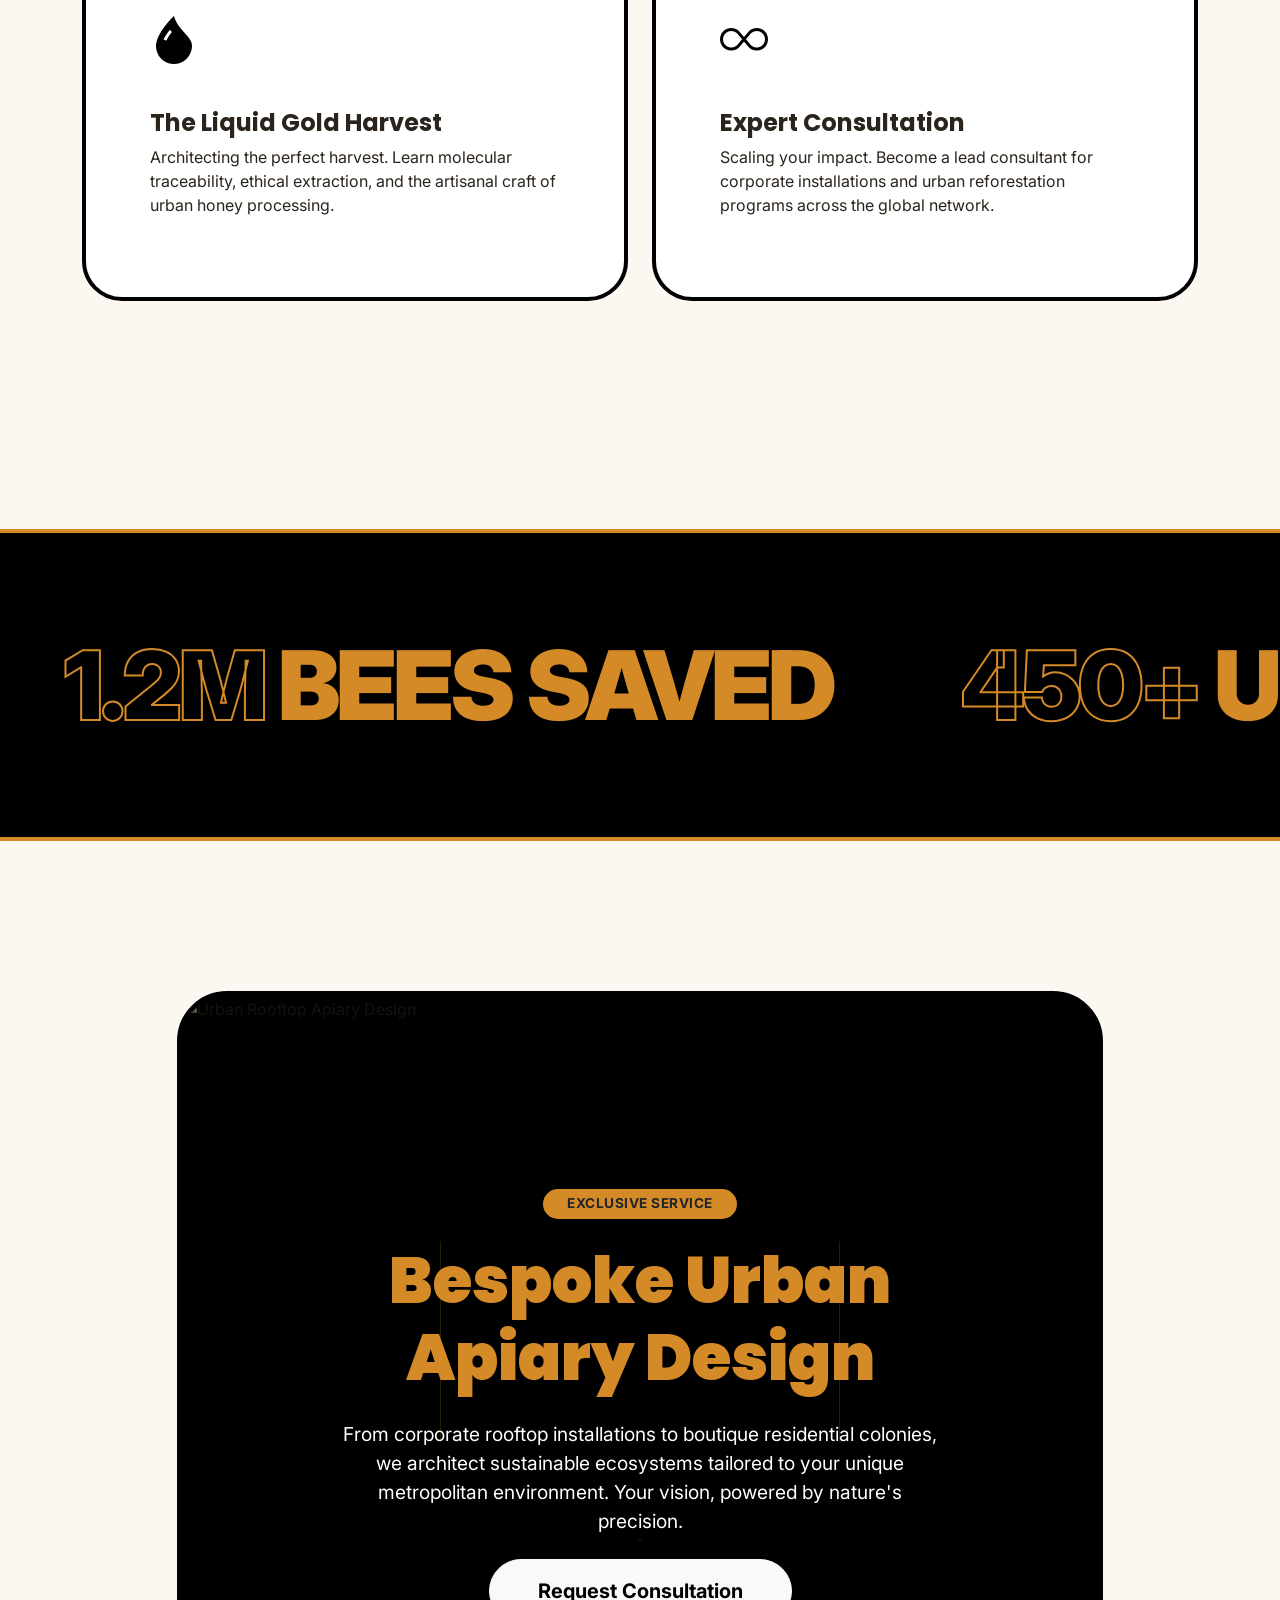
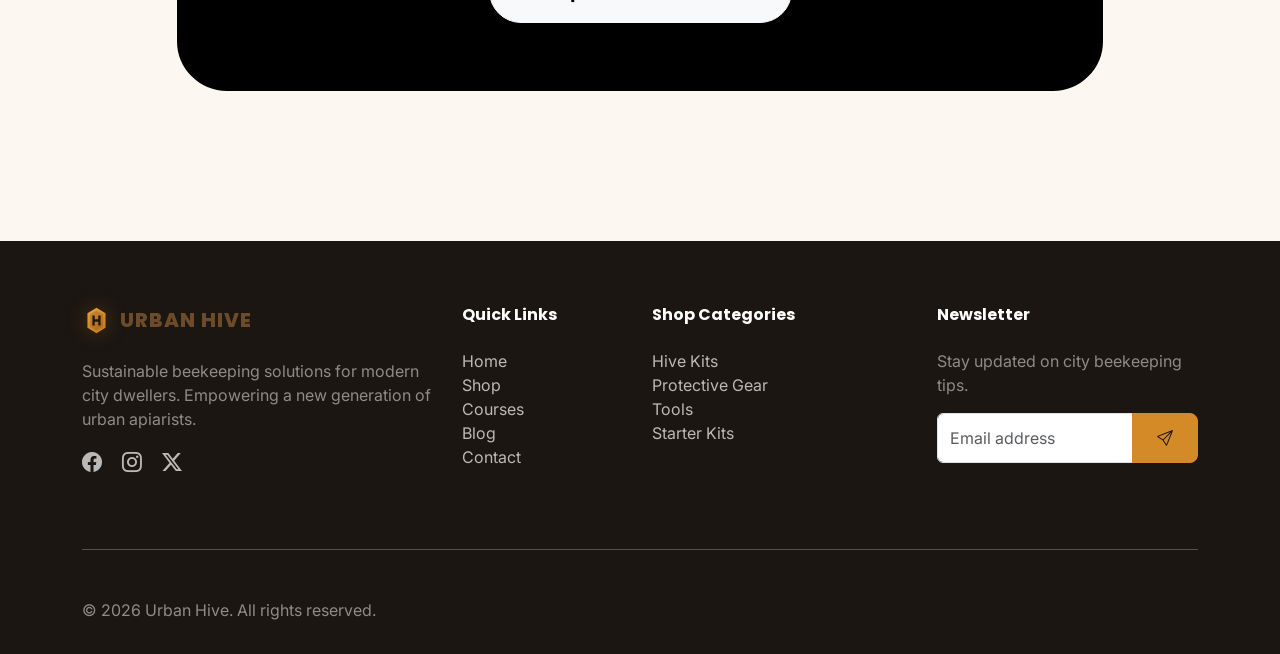
==== commit 21d0f549: "Add files via upload Cilent 2 commit" ====
--- a/index.html
+++ b/index.html
@@ -1,1402 +1,1416 @@
-<!DOCTYPE html>
-<html lang="en" data-bs-theme="light">
-
-<head>
-    <meta charset="UTF-8">
-    <meta name="viewport" content="width=device-width, initial-scale=1.0">
-    <meta name="description"
-        content="Urban Hive: Sustainable Beekeeping for Modern Cities. Premium supplies, education, and hive setup assistance.">
-    <title>Urban Hive | Sustainable Beekeeping for Modern Cities</title>
-    <link rel="icon" type="image/svg+xml"
-        href="assets/img/urban-hive-mark.svg">
-    <!-- Bootstrap 5 CSS -->
-    <link href="https://cdn.jsdelivr.net/npm/bootstrap@5.3.3/dist/css/bootstrap.min.css" rel="stylesheet">
-    <!-- Bootstrap Icons -->
-    <link rel="stylesheet" href="https://cdn.jsdelivr.net/npm/bootstrap-icons@1.11.3/font/bootstrap-icons.min.css">
-    <!-- Custom CSS -->
-    <link rel="stylesheet" href="assets/css/styles.css">
-    <style>
-        /* Unique Page Animation: Hive Build (Cells forming) */
-        /* ABSTRACT ART PARTICLE HERO */
-        /* ABSTRACT ART PARTICLE HERO */
-        .hero-section {
-            position: relative;
-            background-color: #000000;
-            /* Dark Mode Background */
-            min-height: 100vh;
-            display: flex;
-            align-items: center;
-            color: #FFFFFF;
-            overflow: hidden;
-            padding-top: 80px;
-            padding-bottom: 250px;
-        }
-
-        [data-bs-theme="light"] .hero-section {
-            background-color: #D58A28 !important;
-            /* Primary Yellow for Light Mode */
-            color: #000000;
-        }
-
-        #hero-canvas {
-            position: absolute;
-            top: 0;
-            left: 0;
-            width: 100%;
-            height: 100%;
-            z-index: 1;
-        }
-
-        .hero-section .container {
-            position: relative;
-            z-index: 10;
-        }
-
-        .hero-content {
-            max-width: 900px;
-            margin: 0 auto;
-            display: flex;
-            flex-direction: column;
-            align-items: center;
-            text-align: center;
-            gap: 1.5rem;
-        }
-
-        .brand-name {
-            font-weight: 700;
-            letter-spacing: 1px;
-        }
-
-        .navbar {
-            transition: all 0.3s;
-        }
-
-        .hero-title {
-            font-size: clamp(2.5rem, 8vw, 4.5rem);
-            max-width: 800px;
-            line-height: 1;
-            font-weight: 800;
-            letter-spacing: -2px;
-            color: #FFFFFF;
-            text-shadow: 0 0 30px rgba(255, 255, 255, 0.1);
-            text-align: center;
-            margin: 0;
-        }
-
-        [data-bs-theme="light"] .hero-title {
-            color: #000000;
-            text-shadow: none;
-        }
-
-        .hero-lead {
-            font-weight: 500;
-            color: rgba(255, 255, 255, 0.8);
-            font-size: 1.25rem;
-            max-width: 600px;
-            line-height: 1.6;
-            margin: 0;
-        }
-
-        [data-bs-theme="light"] .hero-lead {
-            color: #000000;
-        }
-
-        .hero-actions {
-            margin-top: 24px;
-        }
-
-        .hero-badge {
-            background-color: #D58A28;
-            color: #000000;
-            padding: 10px 20px;
-            border-radius: 50px;
-            display: inline-flex;
-            align-items: center;
-            justify-content: center;
-            font-weight: 600;
-            margin: 0 auto;
-        }
-
-        [data-bs-theme="light"] .hero-badge {
-            background-color: #000000;
-            color: #D58A28;
-        }
-
-        .btn-dark-hero {
-            background-color: #D58A28;
-            color: #000000;
-            padding: 16px 32px;
-            border-radius: 50px;
-            font-weight: 700;
-            border: 2px solid #D58A28;
-            transition: all 0.3s;
-        }
-
-        [data-bs-theme="light"] .btn-dark-hero {
-            background-color: #000000;
-            color: #FFFFFF;
-            border-color: #000000;
-        }
-
-        .btn-dark-hero:hover {
-            background-color: transparent;
-            color: #D58A28;
-        }
-
-        [data-bs-theme="light"] .btn-dark-hero:hover {
-            background-color: transparent;
-            color: #000000;
-        }
-
-        .btn-outline-hero {
-            background-color: transparent;
-            color: #FFFFFF;
-            border: 2px solid #FFFFFF;
-            padding: 16px 32px;
-            border-radius: 50px;
-            font-weight: 700;
-            transition: all 0.3s;
-        }
-
-        [data-bs-theme="light"] .btn-outline-hero {
-            color: #000000;
-            border-color: #000000;
-        }
-
-        .btn-outline-hero:hover {
-            background-color: #FFFFFF;
-            color: #000000;
-        }
-
-        [data-bs-theme="light"] .btn-outline-hero:hover {
-            background-color: #000000;
-            color: #D58A28;
-        }
-
-        /* Why Urban Beekeeping Section */
-        .why-urban-section {
-            background-color: #D58A28 !important;
-        }
-
-        .why-card {
-            background: #FFFFFF;
-            border: 4px solid #000000;
-            border-radius: 24px;
-            padding: 40px;
-            height: 100%;
-            transition: all 0.5s cubic-bezier(0.175, 0.885, 0.32, 1.275);
-            position: relative;
-            z-index: 1;
-        }
-
-        .why-card:hover {
-            transform: translateY(-15px) scale(1.02);
-            box-shadow: 15px 15px 0px #000000;
-        }
-
-        .why-card .card-icon {
-            font-size: 3.5rem;
-            color: #000000;
-            margin-bottom: 1.5rem;
-            background: #D58A28;
-            width: 80px;
-            height: 80px;
-            display: flex;
-            align-items: center;
-            justify-content: center;
-            border: 3px solid #000000;
-            border-radius: 18px;
-            transition: all 0.4s;
-        }
-
-        .why-card:hover .card-icon {
-            transform: rotate(360deg);
-            background: #000000;
-            color: #D58A28;
-        }
-
-        .why-card h4 {
-            font-weight: 800;
-            color: #000000;
-        }
-
-        .why-card p {
-            color: #333333;
-            font-weight: 500;
-            line-height: 1.6;
-        }
-
-        @keyframes float {
-
-            0%,
-            100% {
-                transform: translateY(0);
-            }
-
-            50% {
-                transform: translateY(-10px);
-            }
-        }
-
-        .animate-float {
-            animation: float 3s ease-in-out infinite;
-        }
-
-        /* Journey/Learning Path Section */
-        .journey-card {
-            padding: 60px 40px;
-            height: 100%;
-            transition: all 0.6s cubic-bezier(0.23, 1, 0.32, 1);
-            position: relative;
-            overflow: hidden;
-            background: #FFFFFF;
-            border-bottom: 8px solid #000000;
-        }
-
-        .journey-card:hover {
-            background-color: #000000;
-            transform: translateY(-10px);
-        }
-
-        .journey-card:hover h5,
-        .journey-card:hover p,
-        .journey-card:hover .h6 {
-            color: #FFFFFF !important;
-        }
-
-        .journey-card .h6 {
-            font-size: 1rem;
-            font-weight: 900;
-            display: block;
-            margin-bottom: 1.5rem;
-            color: #6B4B2A;
-            transition: all 0.4s;
-        }
-
-        .journey-card:hover .h6 {
-            transform: scale(1.5) translateX(10px);
-            color: #D58A28 !important;
-        }
-
-        .journey-card h5 {
-            font-weight: 800;
-            margin-bottom: 1rem;
-        }
-
-        .journey-card p {
-            font-weight: 500;
-            opacity: 0.8;
-            margin: 0;
-            transition: all 0.4s;
-        }
-
-        .journey-card::before {
-            content: '';
-            position: absolute;
-            top: 0;
-            left: 0;
-            width: 100%;
-            height: 100%;
-            background: linear-gradient(45deg, transparent 50%, rgba(213, 138, 40, 0.1) 100%);
-            opacity: 0;
-            transition: opacity 0.5s;
-        }
-
-        .journey-card:hover::before {
-            opacity: 1;
-        }
-
-        .journey-section {
-            background-color: var(--bg-color);
-            padding-top: 180px;
-            /* Increased upper space */
-            padding-bottom: 120px;
-        }
-
-        /* Dark Mode Fixes for Journey Section */
-        [data-bs-theme="dark"] .journey-card {
-            background: #241B14;
-            /* Matching var(--card-bg) */
-            border-bottom-color: #D58A28;
-            /* Sync with hero yellow */
-        }
-
-        [data-bs-theme="dark"] .journey-card h5 {
-            color: #F5EBDD !important;
-        }
-
-        [data-bs-theme="dark"] .journey-card p {
-            color: rgba(232, 245, 242, 0.7) !important;
-        }
-
-        [data-bs-theme="dark"] .journey-card:hover {
-            background-color: #D58A28 !important;
-            /* EXACT Hero Yellow */
-        }
-
-        [data-bs-theme="dark"] .journey-card:hover h5,
-        [data-bs-theme="dark"] .journey-card:hover p,
-        [data-bs-theme="dark"] .journey-card:hover .h6 {
-            color: #000000 !important;
-        }
-
-        [data-bs-theme="dark"] .journey-card:hover .h6 {
-            color: #000000 !important;
-        }
-
-        /* IMMERSIVE APIARY EXPERIENCE SECTION */
-        .immersive-apiary-section {
-            background-color: var(--bg-color);
-            color: var(--text-color);
-            padding: 180px 0;
-            position: relative;
-            overflow: hidden;
-            transition: background-color 0.5s ease;
-        }
-
-        .experience-title {
-            font-size: clamp(3rem, 8vw, 4.8rem);
-            font-weight: 900;
-            line-height: 0.9;
-            letter-spacing: -2px;
-            color: #000000;
-            /* Default Dark for Light mode */
-            position: sticky;
-            top: 20%;
-            z-index: 5;
-        }
-
-        @media (max-width: 1200px) {
-            .experience-title {
-                font-size: clamp(2.5rem, 7vw, 3.8rem);
-                letter-spacing: -2px;
-            }
-        }
-
-        [data-bs-theme="dark"] .experience-title {
-            color: #D58A28;
-        }
-
-        .feature-item-ux {
-            padding: 60px;
-            background: var(--card-bg);
-            border-left: 10px solid #000000;
-            margin-bottom: 40px;
-            transition: all 0.6s cubic-bezier(0.165, 0.84, 0.44, 1);
-            position: relative;
-            z-index: 10;
-        }
-
-        [data-bs-theme="dark"] .feature-item-ux {
-            border-left-color: #D58A28;
-        }
-
-        .feature-item-ux:hover {
-            background: #000000;
-            color: #FFFFFF !important;
-            transform: translateX(30px) scale(1.05);
-            box-shadow: 0 20px 40px rgba(0, 0, 0, 0.1);
-            border-left-width: 25px;
-        }
-
-        .feature-item-ux:hover * {
-            color: #FFFFFF !important;
-        }
-
-        .feature-item-ux i {
-            font-size: 3rem;
-            color: #000000;
-            margin-bottom: 2rem;
-            display: block;
-        }
-
-        [data-bs-theme="dark"] .feature-item-ux i {
-            color: #D58A28;
-        }
-
-        .feature-item-ux h3 {
-            font-weight: 800;
-            margin-bottom: 1rem;
-            letter-spacing: -1px;
-        }
-
-        .feature-item-ux p {
-            font-weight: 500;
-            color: #666666;
-            font-size: 1.1rem;
-            line-height: 1.6;
-        }
-
-        [data-bs-theme="dark"] .feature-item-ux p {
-            color: #999999;
-        }
-
-        /* Unique Geometric Background Animation */
-        .geo-circle {
-            position: absolute;
-            border: 2px solid rgba(255, 255, 255, 0.05);
-            border-radius: 50%;
-            pointer-events: none;
-            animation: pulseCircle 10s infinite linear;
-        }
-
-        @keyframes pulseCircle {
-            0% {
-                transform: scale(1) rotate(0);
-                opacity: 0;
-            }
-
-            50% {
-                transform: scale(1.5) rotate(180deg);
-                opacity: 0.2;
-            }
-
-            100% {
-                transform: scale(3) rotate(360deg);
-                opacity: 0;
-            }
-        }
-
-        .honey-cursor-glow {
-            position: fixed;
-            width: 300px;
-            height: 300px;
-            background: radial-gradient(circle, rgba(213, 138, 40, 0.05) 0%, transparent 70%);
-            pointer-events: none;
-            z-index: 1000;
-            transform: translate(-50%, -50%);
-            display: none;
-            /* Will be shown on move in JS if added, otherwise keep static */
-        }
-
-        /* UNIQUE SECTION 1: IMPACT TICKER */
-        .stats-ticker-section {
-            background: #000000;
-            padding: 80px 0;
-            overflow: hidden;
-            border-top: 4px solid #D58A28;
-            border-bottom: 4px solid #D58A28;
-            position: relative;
-        }
-
-        .ticker-wrap {
-            display: flex;
-            white-space: nowrap;
-            animation: tickerFlow 60s linear infinite;
-        }
-
-        .ticker-item {
-            display: inline-block;
-            padding: 0 4rem;
-            font-size: 6rem;
-            font-weight: 900;
-            color: #D58A28;
-            text-transform: uppercase;
-            letter-spacing: -4px;
-        }
-
-        .ticker-item span {
-            -webkit-text-stroke: 2px #D58A28;
-            color: transparent;
-        }
-
-        @keyframes tickerFlow {
-            0% {
-                transform: translateX(0);
-            }
-
-            100% {
-                transform: translateX(-50%);
-            }
-        }
-
-        /* UNIQUE SECTION 2: CONSULTING REVEAL */
-        .consulting-reveal-section {
-            padding: 150px 0;
-            background: var(--bg-color);
-            position: relative;
-        }
-
-        /* Center content for web view */
-        .reveal-content {
-            text-align: center;
-        }
-
-        .reveal-content .btn {
-            margin: 0 auto;
-            display: inline-block;
-        }
-
-        .reveal-card {
-            position: relative;
-            border-radius: 50px;
-            overflow: hidden;
-            height: 700px;
-            background: #000000;
-            border: 4px solid #000000;
-            cursor: pointer;
-        }
-
-        .reveal-card img {
-            width: 100%;
-            height: 100%;
-            object-fit: cover;
-            opacity: 0.5;
-            transition: all 1.2s cubic-bezier(0.19, 1, 0.22, 1);
-        }
-
-        .reveal-card:hover img {
-            transform: scale(1.1) rotate(-2deg);
-            opacity: 0.3;
-        }
-
-        .reveal-content {
-            position: absolute;
-            inset: 0;
-            padding: 4rem;
-            display: flex;
-            flex-direction: column;
-            justify-content: flex-end;
-            z-index: 10;
-        }
-
-        .consulting-reveal-section .reveal-content>.badge {
-            align-self: center;
-            width: auto;
-            display: inline-flex;
-        }
-
-        .reveal-content h2 {
-            font-size: 4rem;
-            color: #D58A28;
-            font-weight: 900;
-            margin-bottom: 1.5rem;
-            transition: all 0.8s cubic-bezier(0.19, 1, 0.22, 1);
-        }
-
-        .reveal-content p {
-            font-size: 1.2rem;
-            color: #FFFFFF;
-            max-width: 600px;
-            margin: 0 auto;
-            text-align: center;
-            transition: all 0.8s cubic-bezier(0.19, 1, 0.22, 1) 0.1s;
-        }
-
-        /* Mobile alignment fix: Exclusive Service card */
-        @media (max-width: 767px) {
-            .consulting-reveal-section .col-lg-10 {
-                width: 100%;
-                max-width: 100%;
-            }
-
-            .consulting-reveal-section .reveal-card {
-                border-radius: 26px;
-                height: 690px;
-            }
-
-            .consulting-reveal-section .reveal-content {
-                padding: 2rem 1.25rem;
-                text-align: center;
-                align-items: center;
-            }
-
-            .consulting-reveal-section .reveal-content h2 {
-                font-size: clamp(2.1rem, 11vw, 2.9rem);
-                line-height: 1.05;
-                margin-bottom: 1rem;
-            }
-
-            .consulting-reveal-section .reveal-content p {
-                font-size: 0.95rem;
-                line-height: 1.55;
-                max-width: 92%;
-                margin: 0 auto;
-                text-align: center;
-            }
-
-            .consulting-reveal-section .reveal-content .btn {
-                display: inline-flex;
-                justify-content: center;
-                text-align: center;
-            }
-        }
-
-        .reveal-card:hover .reveal-content h2 {
-            transform: none;
-            opacity: 1;
-        }
-
-        .reveal-card:hover .reveal-content p {
-            transform: none;
-            opacity: 1;
-        }
-
-        .floating-hex {
-            position: absolute;
-            width: 400px;
-            height: 400px;
-            border: 1px solid rgba(213, 138, 40, 0.2);
-            clip-path: polygon(50% 0%, 100% 25%, 100% 75%, 50% 100%, 0% 75%, 0% 25%);
-            top: 50%;
-            left: 50%;
-            transform: translate(-50%, -50%);
-            animation: hexRotate 20s linear infinite;
-            z-index: 1;
-        }
-
-        @keyframes hexRotate {
-            0% {
-                transform: translate(-50%, -50%) rotate(0deg);
-                scale: 1;
-            }
-
-            50% {
-                transform: translate(-50%, -50%) rotate(180deg);
-                scale: 1.2;
-            }
-
-            100% {
-                transform: translate(-50%, -50%) rotate(360deg);
-                scale: 1;
-            }
-        }
-
-        /* PREMIUM MASTERY PATH SECTION */
-        .mastery-path-section {
-            padding: 180px 0;
-            background: var(--bg-color);
-            position: relative;
-        }
-
-        .path-pillar {
-            position: relative;
-            padding: 4rem;
-            background: var(--card-bg);
-            border-radius: 40px;
-            margin-bottom: 3rem;
-            border: 4px solid #000;
-            transition: all 0.8s cubic-bezier(0.19, 1, 0.22, 1);
-            z-index: 5;
-        }
-
-        [data-bs-theme="dark"] .path-pillar {
-            border-color: #D58A28;
-        }
-
-        .path-pillar:hover {
-            background: #D58A28;
-            color: #000000 !important;
-            transform: translateY(-20px) scale(1.02);
-            border-color: #000;
-            z-index: 10;
-        }
-
-        .path-pillar:hover * {
-            color: #000000 !important;
-        }
-
-        .path-pillar i {
-            font-size: 3rem;
-            margin-bottom: 2rem;
-            display: block;
-            color: #D58A28;
-        }
-
-        [data-bs-theme="dark"] .path-pillar i {
-            color: #D58A28;
-        }
-
-        [data-bs-theme="light"] .path-pillar i {
-            color: #000;
-        }
-
-        .path-pillar:hover i {
-            color: #000000 !important;
-        }
-
-        @keyframes hiveBuild {
-            from {
-                opacity: 0;
-                transform: scale(0.1) rotate(60deg);
-            }
-
-            to {
-                opacity: 1;
-                transform: scale(1) rotate(0deg);
-            }
-        }
-
-        /* Hero Bubble Effect Styles */
-        .hero-footer-wrap {
-            position: absolute;
-            bottom: 0;
-            left: 0;
-            right: 0;
-            z-index: 10;
-        }
-
-        .hero-footer {
-            z-index: 1;
-            --footer-background: #000000;
-            display: grid;
-            position: relative;
-        }
-
-        .hero-footer .bubbles {
-            position: absolute;
-            top: 0;
-            left: 0;
-            right: 0;
-            height: 1rem;
-            background: var(--footer-background);
-            filter: url("#blob");
-        }
-
-        .hero-footer .bubble {
-            position: absolute;
-            left: var(--position, 50%);
-            background: var(--footer-background);
-            border-radius: 100%;
-            animation: bubble-size var(--time, 4s) ease-in infinite var(--delay, 0s),
-                bubble-move var(--time, 4s) ease-in infinite var(--delay, 0s);
-            transform: translate(-50%, 100%);
-        }
-
-        [data-bs-theme="dark"] .hero-footer .bubble {
-            background: var(--primary-color);
-        }
-
-        .hero-footer .content {
-            z-index: 2;
-            display: grid;
-            grid-template-columns: 1fr auto;
-            grid-gap: 4rem;
-            padding: 2rem;
-            background: var(--footer-background);
-        }
-
-        .hero-footer .content a,
-        .hero-footer .content p {
-            color: #F5F7FA;
-            text-decoration: none;
-            transition: color 0.3s;
-        }
-
-        .hero-footer .content a:hover {
-            color: var(--primary-color);
-        }
-
-        .hero-footer .content b {
-            color: white;
-            text-transform: uppercase;
-            letter-spacing: 1.5px;
-            font-size: 0.9rem;
-            margin-bottom: 0.5rem;
-            display: block;
-        }
-
-        .hero-footer .content p {
-            margin: 0;
-            font-size: .75rem;
-            opacity: 0.8;
-        }
-
-        .hero-footer .content>div {
-            display: flex;
-            flex-direction: row;
-            flex-wrap: wrap;
-            justify-content: space-around;
-            gap: 2rem;
-        }
-
-        .hero-footer .content>div>div {
-            display: flex;
-            flex-direction: column;
-            margin: 0.25rem 0;
-        }
-
-        .hero-footer .content .image {
-            align-self: center;
-            width: 4rem;
-            height: 4rem;
-            margin: 0.25rem 0;
-            background-size: cover;
-            background-position: center;
-        }
-
-        @keyframes bubble-size {
-
-            0%,
-            75% {
-                width: var(--size, 4rem);
-                height: var(--size, 4rem);
-            }
-
-            100% {
-                width: 0rem;
-                height: 0rem;
-            }
-        }
-
-        @keyframes bubble-move {
-            0% {
-                bottom: -4rem;
-            }
-
-            100% {
-                bottom: var(--distance, 10rem);
-            }
-        }
-
-        /* ── Tablet Only: Why Urban Beekeeping – Horizontal Card Layout ── */
-        @media (min-width: 768px) and (max-width: 991px) {
-            .why-urban-section .row.g-5 {
-                flex-direction: column;
-                gap: 1.25rem !important;
-            }
-
-            .why-urban-section .col-md-4 {
-                width: 100% !important;
-                max-width: 100%;
-                flex: 0 0 100%;
-            }
-
-            .why-card {
-                display: flex;
-                flex-direction: row;
-                align-items: center;
-                text-align: left;
-                padding: 28px 32px;
-                gap: 28px;
-                border-radius: 20px;
-                height: auto;
-            }
-
-            .why-card .card-icon {
-                flex-shrink: 0;
-                width: 72px;
-                height: 72px;
-                font-size: 2.25rem;
-                margin-bottom: 0;
-            }
-
-            .why-card-body {
-                flex: 1;
-            }
-
-            .why-card h4 {
-                font-size: 1.15rem;
-                margin-bottom: 0.4rem;
-            }
-
-            .why-card p {
-                font-size: 0.92rem;
-                margin-bottom: 0;
-                line-height: 1.55;
-            }
-        }
-
-        @media (max-width: 991px) {
-            .hero-footer .content {
-                grid-template-columns: 1fr;
-                text-align: center;
-            }
-
-            .hero-footer .content>div {
-                flex-direction: column;
-                gap: 1.5rem;
-            }
-
-            /* Center hero content on mobile and tablet */
-            .hero-section .container {
-                text-align: center;
-                padding: 0 20px;
-            }
-
-            .hero-section .row {
-                justify-content: center;
-            }
-
-            .hero-section .d-flex {
-                justify-content: center;
-            }
-
-            /* Enhanced tablet design */
-            .hero-title {
-                font-size: clamp(2rem, 6vw, 3.5rem);
-            }
-
-            .hero-lead {
-                font-size: 1.1rem;
-            }
-
-            .hero-badge {
-                font-size: 0.8rem;
-            }
-
-            .btn-dark-hero,
-            .btn-outline-hero {
-                padding: 14px 28px;
-                font-size: 0.9rem;
-            }
-
-            /* Fix overlapping feature cards in Next Era section */
-            .feature-item-ux {
-                padding: 30px 20px;
-                margin-bottom: 20px;
-            }
-
-            .feature-item-ux i {
-                font-size: 2.5rem;
-                margin-bottom: 1.5rem;
-            }
-
-            .feature-item-ux h3 {
-                font-size: 1.25rem;
-            }
-
-            @media (max-width: 767px) {
-
-                /* Additional fixes for smaller mobile screens */
-                .feature-item-ux {
-                    padding: 25px 15px;
-                    margin-bottom: 15px;
-                }
-
-                .feature-item-ux i {
-                    font-size: 2rem;
-                    margin-bottom: 1rem;
-                }
-
-                .feature-item-ux h3 {
-                    font-size: 1.1rem;
-                }
-
-                .feature-item-ux p {
-                    font-size: 0.9rem;
-                }
-
-                /* Fix hover transform for mobile view */
-                .feature-item-ux:hover {
-                    transform: translateX(5px) scale(1.01);
-                    border-left-width: 12px;
-                }
-
-                /* Fix overlapping text in exclusive service section */
-
-                .consulting-reveal-section .badge {
-                    text-align: center;
-                }
-            }
-
-            /* Footer adjustments for tablet and below */
-            footer .col-lg-4,
-            footer .col-md-2,
-            footer .col-md-3,
-            footer .col-lg-3 {
-                margin-bottom: 2rem;
-                flex: 0 0 auto;
-                width: 100%;
-                max-width: 300px;
-            }
-
-            footer .input-group {
-                max-width: 300px;
-                margin: 0 auto;
-            }
-        }
-    </style>
-</head>
-<body>
-<!-- Navbar -->
-<nav class="navbar navbar-expand-xl sticky-top">
-    <div class="container">
-        <a class="navbar-brand d-flex align-items-center" href="index.html">
-            <span class="brand-mark me-2" aria-hidden="true"></span>
-            <span class="brand-name">URBAN HIVE</span>
-        </a>
-        <div class="offcanvas offcanvas-end" tabindex="-1" id="offcanvasNavbar">
-            <div class="offcanvas-header">
-                <h5 class="offcanvas-title brand-name">URBAN HIVE</h5>
-                <button type="button" class="btn-close" data-bs-dismiss="offcanvas"></button>
-            </div>
-            <div class="offcanvas-body">
-                <ul class="navbar-nav justify-content-center flex-grow-1 pe-3">
-                    <li class="nav-item"><a class="nav-link active" href="index.html">Home</a></li>
-                    <li class="nav-item"><a class="nav-link" href="home-2.html">Home 2</a></li>
-                    <li class="nav-item"><a class="nav-link" href="services.html">Shop</a></li>
-                    <li class="nav-item"><a class="nav-link" href="pricing.html">Courses</a></li>
-                    <li class="nav-item"><a class="nav-link" href="booking.html">Booking</a></li>
-                    <li class="nav-item"><a class="nav-link" href="blog.html">Blog</a></li>
-                    <li class="nav-item"><a class="nav-link" href="contact.html">Contact</a></li>
-                    <li class="nav-item"><a class="nav-link" href="dashboard.html">Dashboard</a></li>
-                </ul>
-                <div class="mt-3 pt-3 border-top d-xl-none">
-                    <div class="d-flex align-items-center mb-3">
-                        <button class="rtl-toggle-btn me-3">RTL</button>
-                        <button class="theme-toggle-btn me-3" aria-label="Toggle Theme">
-                            <i class="bi bi-moon-fill"></i>
-                        </button>
-                    </div>
-                    <a href="login.html" class="btn btn-primary w-100">Get Started</a>
-                </div>
-            </div>
-        </div>
-        <div class="d-flex align-items-center order-xl-3 ms-auto">
-            <button class="rtl-toggle-btn me-2 d-none d-xl-inline-block">RTL</button>
-            <button class="theme-toggle-btn me-3 d-none d-xl-inline-block" aria-label="Toggle Theme">
-                <i class="bi bi-moon-fill"></i>
-            </button>
-            <a href="login.html" class="btn btn-primary d-none d-xl-block">Get Started</a>
-            <button class="navbar-toggler ms-2" type="button" data-bs-toggle="offcanvas"
-                data-bs-target="#offcanvasNavbar">
-                <span class="navbar-toggler-icon"></span>
-            </button>
-        </div>
-    </div>
-</nav>
-
-<!-- Hero Section -->
-<section class="hero-section">
-    <div class="container">
-        <div class="row align-items-center justify-content-center">
-            <div class="col-lg-10 text-center">
-                <div class="hero-content">
-                    <div class="hero-badge animate-on-scroll text-uppercase small">Hive Kits Launching Soon
-                    </div>
-                    <h1 class="hero-title animate-on-scroll">It's time. Save bees <br> & reclaim your
-                        nature.</h1>
-                    <p class="hero-lead animate-on-scroll">Skip the supermarket honey.
-                        Join thousands of urban beekeepers via Urban Hive. Profits you could only dream of
-                        (for nature).
-                    </p>
-                </div>
-                <div class="hero-actions d-flex flex-wrap gap-3 animate-on-scroll justify-content-center">
-                    <a href="services.html" class="btn btn-dark-hero">Shop the Hive</a>
-                    <a href="pricing.html" class="btn btn-outline-hero">Start Learning</a>
-                </div>
-            </div>
-        </div>
-    </div>
-    <div class="hero-footer-wrap">
-        <div class="hero-footer">
-            <div class="bubbles" id="hero-bubbles">
-                <!-- Bubbles injected via JS -->
-            </div>
-        </div>
-    </div>
-</section>
-
-<!-- Immersive Apiary Experience: NEW SECTION FORMAT -->
-<section class="immersive-apiary-section">
-    <!-- Animated Background Elements -->
-    <div class="geo-circle" style="width: 300px; height: 300px; top: 10%; left: -50px;"></div>
-    <div class="geo-circle"
-        style="width: 500px; height: 500px; bottom: -100px; right: -100px; animation-duration: 15s;"></div>
-
-    <div class="container">
-        <div class="row">
-            <div class="col-lg-5 mb-5 mb-lg-0">
-                <style>
-                    .experience-sticky {
-                        z-index: 5;
-                    }
-
-                    @media (min-width: 992px) {
-                        .experience-sticky {
-                            position: sticky;
-                            top: 150px;
-                        }
-                    }
-                </style>
-                <div class="experience-sticky">
-                    <span class="text-secondary fw-bold text-uppercase letter-spacing-2 mb-3 d-block">The Next
-                        Era</span>
-                    <h2 class="experience-title">THE <br> APIARY <br> EXPERIENCE</h2>
-                </div>
-            </div>
-            <div class="col-lg-7">
-                <!-- Feature 1 -->
-                <div class="feature-item-ux animate-on-scroll">
-                    <i class="bi bi-cpu-fill"></i>
-                    <h3>Quantum Monitoring</h3>
-                    <p>Our hives are equipped with proprietary IoT sensors that track acoustic patterns, brood
-                        temperature, and weight dynamics with 99.9% precision. Experience beekeeping through the
-                        lens of data.</p>
-                </div>
-
-                <!-- Feature 2 -->
-                <div class="feature-item-ux animate-on-scroll" style="transition-delay: 0.1s;">
-                    <i class="bi bi-shield-check"></i>
-                    <h3>Lunar-Grade Protection</h3>
-                    <p>Engineered with aerospace-grade aerogel and triple-layer Silk-Vent&trade; mesh. Our gear provides
-                        total thermal equilibrium, allowing you to focus on your hive even in the height of urban
-                        summers.</p>
-                </div>
-
-                <!-- Feature 3 -->
-                <div class="feature-item-ux animate-on-scroll" style="transition-delay: 0.2s;">
-                    <i class="bi bi-droplet-fill"></i>
-                    <h3>Molecular Traceability</h3>
-                    <p>Every jar of Liquid Gold&trade; honey features a digital footprint. Scan to see the exact
-                        metropolitan gardens your bees visited and the specific floral profile of your harvest.</p>
-                </div>
-
-                <!-- Feature 4 -->
-                <div class="feature-item-ux animate-on-scroll" style="transition-delay: 0.3s;">
-                    <i class="bi bi-infinity"></i>
-                    <h3>Sustained Biodiversity</h3>
-                    <p>We don't just sell hives; we architect ecosystems. Join a global network of urban apiarists
-                        contributing to local food security and city-wide pollination recovery.</p>
-                </div>
-
-                <div class="text-center text-lg-start mt-5">
-                    <a href="services.html" class="btn btn-primary btn-lg px-5 py-3 rounded-pill fw-bold">Enter the
-                        Boutique <i class="bi bi-arrow-right ms-2"></i></a>
-                </div>
-            </div>
-        </div>
-    </div>
-</section>
-
-<!-- Why Urban Beekeeping -->
-<section class="py-120 why-urban-section">
-    <div class="container">
-        <div class="row justify-content-center text-center mb-5">
-            <div class="col-lg-8">
-                <h2 class="animate-on-scroll display-4 fw-bold text-dark">Why Urban Beekeeping?</h2>
-                <p class="text-dark fw-bold animate-on-scroll opacity-75">Join the movement that's transforming
-                    concrete jungles into green sanctuaries.</p>
-            </div>
-        </div>
-        <div class="row g-5 text-center">
-            <div class="col-md-4 animate-on-scroll">
-                <div class="why-card">
-                    <div class="card-icon mx-auto"><i class="bi bi-globe-americas"></i></div>
-                    <div class="why-card-body">
-                        <h4 class="mb-3">Save the Pollinators</h4>
-                        <p>Help combat the global bee population decline by providing safe habitats in the heart of our
-                            cities.</p>
-                    </div>
-                </div>
-            </div>
-            <div class="col-md-4 animate-on-scroll">
-                <div class="why-card">
-                    <div class="card-icon mx-auto"><i class="bi bi-flower1"></i></div>
-                    <div class="why-card-body">
-                        <h4 class="mb-3">Boost City Biodiversity</h4>
-                        <p>Urban bees increase local flower and vegetable yields, making our cities greener and more
-                            productive.</p>
-                    </div>
-                </div>
-            </div>
-            <div class="col-md-4 animate-on-scroll">
-                <div class="why-card">
-                    <div class="card-icon mx-auto"><i class="bi bi-heart-pulse-fill"></i></div>
-                    <div class="why-card-body">
-                        <h4 class="mb-3">Sustainable Living</h4>
-                        <p>Source your own organic honey and wax while connecting with nature in a meaningful way.</p>
-                    </div>
-                </div>
-            </div>
-        </div>
-    </div>
-</section>
-
-<!-- Your Path to Mastery -->
-<section class="mastery-path-section">
-    <div class="container">
-        <div class="row align-items-center mb-5">
-            <div class="col-lg-12">
-                <span class="badge bg-primary text-dark mb-4 py-2 px-4 rounded-pill animate-on-scroll">THE
-                    CURRICULUM</span>
-                <h2 class="display-3 fw-bold animate-on-scroll">Your Path to <span class="text-primary">Apiary
-                        Mastery</span></h2>
-                <p class="lead opacity-75 animate-on-scroll">A tiered expertise program designed for the modern
-                    metropolitan apiarist.</p>
-            </div>
-        </div>
-
-        <div class="row">
-            <div class="col-lg-6 animate-on-scroll">
-                <div class="path-pillar text-center text-lg-start">
-                    <i class="bi bi-book-half"></i>
-                    <h4>Mastering the Basics</h4>
-                    <p>Total immersion into bee biology, city-hive safety protocols, and the urban legal framework.
-                        The foundation of your sustainable journey.</p>
-                </div>
-            </div>
-            <div class="col-lg-6 animate-on-scroll" style="transition-delay: 0.1s;">
-                <div class="path-pillar text-center text-lg-start">
-                    <i class="bi bi-tools"></i>
-                    <h4>Advanced Maintenance</h4>
-                    <p>Learn precision management—from swarm prevention to pest resilience. Harness our IoT tools to
-                        monitor your hive's health in real-time.</p>
-                </div>
-            </div>
-            <div class="col-lg-6 animate-on-scroll" style="transition-delay: 0.2s;">
-                <div class="path-pillar text-center text-lg-start">
-                    <i class="bi bi-droplet-fill"></i>
-                    <h4>The Liquid Gold Harvest</h4>
-                    <p>Architecting the perfect harvest. Learn molecular traceability, ethical extraction, and the
-                        artisanal craft of urban honey processing.</p>
-                </div>
-            </div>
-            <div class="col-lg-6 animate-on-scroll" style="transition-delay: 0.3s;">
-                <div class="path-pillar text-center text-lg-start">
-                    <i class="bi bi-infinity"></i>
-                    <h4>Expert Consultation</h4>
-                    <p>Scaling your impact. Become a lead consultant for corporate installations and urban
-                        reforestation programs across the global network.</p>
-                </div>
-            </div>
-        </div>
-    </div>
-</section>
-
-<!-- UNIQUE SECTION 1: IMPACT TICKER -->
-<div class="stats-ticker-section">
-    <div class="ticker-wrap">
-        <div class="ticker-item"><span>1.2M</span> Bees Saved</div>
-        <div class="ticker-item"><span>450+</span> Urban Hives</div>
-        <div class="ticker-item"><span>15k</span> Lbs Honey</div>
-        <div class="ticker-item"><span>85</span> City Orchards</div>
-        <!-- Duplicated for seamless loop -->
-        <div class="ticker-item"><span>1.2M</span> Bees Saved</div>
-        <div class="ticker-item"><span>450+</span> Urban Hives</div>
-        <div class="ticker-item"><span>15k</span> Lbs Honey</div>
-        <div class="ticker-item"><span>85</span> City Orchards</div>
-    </div>
-</div>
-
-<!-- UNIQUE SECTION 2: BESPOKE CONSULTING REVEAL -->
-<section class="consulting-reveal-section">
-    <div class="container">
-        <div class="row justify-content-center">
-            <div class="col-lg-10">
-                <div class="reveal-card">
-                    <div class="floating-hex"></div>
-                    <img src="https://img.freepik.com/free-photo/businessman-showing-changes-report_1098-3504.jpg?semt=ais_hybrid&w=740&q=80"
-                        alt="Consulting">
-                    <!-- Using existing premium image context -->
-                    <div class="reveal-content">
-                        <span class="badge bg-primary text-dark mb-4 py-2 px-4 rounded-pill">EXCLUSIVE
-                            SERVICE</span>
-                        <h2>Bespoke Urban <br> Apiary Design</h2>
-                        <p>From corporate rooftop installations to boutique residential colonies, we architect
-                            sustainable ecosystems tailored to your unique metropolitan environment. Your vision,
-                            powered by nature's precision.</p>
-                        <div class="mt-4">
-                            <a href="booking.html" class="btn btn-light btn-lg px-5 py-3 rounded-pill fw-bold">Request
-                                Consultation</a>
-                        </div>
-                    </div>
-                </div>
-            </div>
-        </div>
-    </div>
-</section>
-
-<!-- Footer -->
-<footer>
-    <div class="container">
-        <div class="row g-4">
-            <div class="col-lg-4">
-                <a class="d-flex align-items-center mb-4 text-decoration-none" href="index.html">
-                    <span class="brand-mark me-2" aria-hidden="true"></span>
-                    <span class="brand-name">URBAN HIVE</span>
-                </a>
-                <p class="text-white-50">Sustainable beekeeping solutions for modern city dwellers.
-                    Empowering a new
-                    generation of urban apiarists.</p>
-                <div class="mb-4">
-                    <a href="#" class="me-3"><i class="bi bi-facebook fs-5"></i></a>
-                    <a href="#" class="me-3"><i class="bi bi-instagram fs-5"></i></a>
-                    <a href="#" class="me-3"><i class="bi bi-twitter-x fs-5"></i></a>
-                </div>
-            </div>
-            <div class="col-md-2 col-6">
-                <h6 class="text-white mb-4">Quick Links</h6>
-                <ul class="list-unstyled">
-                    <li><a href="index.html">Home</a></li>
-                    <li><a href="services.html">Shop</a></li>
-                    <li><a href="pricing.html">Courses</a></li>
-                    <li><a href="blog.html">Blog</a></li>
-                    <li><a href="contact.html">Contact</a></li>
-                </ul>
-            </div>
-            <div class="col-md-3 col-6">
-                <h6 class="text-white mb-4">Shop Categories</h6>
-                <ul class="list-unstyled">
-                    <li><a href="#">Hive Kits</a></li>
-                    <li><a href="#">Protective Gear</a></li>
-                    <li><a href="#">Tools</a></li>
-                    <li><a href="#">Starter Kits</a></li>
-                </ul>
-            </div>
-            <div class="col-lg-3">
-                <h6 class="text-white mb-4">Newsletter</h6>
-                <p class="text-white-50">Stay updated on city beekeeping tips.</p>
-                <div class="input-group">
-                    <input type="email" class="form-control" placeholder="Email address">
-                    <button class="btn btn-primary" type="button"><i class="bi bi-send"></i></button>
-                </div>
-            </div>
-        </div>
-        <hr class="my-5 opacity-25">
-        <div class="row align-items-center">
-            <div class="col-md-6 mb-3 mb-md-0">
-                <p class="text-white-50 mb-0">© 2026 Urban Hive. All rights reserved.</p>
-            </div>
-            <div class="col-md-6 text-md-end">
-                <button id="back-to-top" class="btn btn-outline-primary rounded-circle"><i
-                        class="bi bi-arrow-up"></i></button>
-            </div>
-        </div>
-    </div>
-</footer>
-
-<!-- Bootstrap Bundle with Popper -->
-<script src="https://cdn.jsdelivr.net/npm/bootstrap@5.3.3/dist/js/bootstrap.bundle.min.js"></script>
-<!-- Custom JS -->
-<script src="assets/js/main.js"></script>
-
-<!-- Hero Bubbles Generation -->
-<script>
-    document.addEventListener('DOMContentLoaded', () => {
-        const bubblesContainer = document.getElementById('hero-bubbles');
-        if (bubblesContainer) {
-            for (let i = 0; i < 128; i++) {
-                const bubble = document.createElement('div');
-                bubble.className = 'bubble';
-                const size = 2 + Math.random() * 4;
-                const distance = 6 + Math.random() * 5;
-                const position = -5 + Math.random() * 110;
-                const time = 2 + Math.random() * 3;
-                const delay = -1 * (2 + Math.random() * 2);
-                bubble.style.setProperty('--size', `${size}rem`);
-                bubble.style.setProperty('--distance', `${distance}rem`);
-                bubble.style.setProperty('--position', `${position}%`);
-                bubble.style.setProperty('--time', `${time}s`);
-                bubble.style.setProperty('--delay', `${delay}s`);
-                bubblesContainer.appendChild(bubble);
-            }
-        }
-    });
-</script>
-
-<svg style="position:fixed; top:100vh">
-    <defs>
-        <filter id="blob">
-            <feGaussianBlur in="SourceGraphic" stdDeviation="15" result="blur" />
-            <feColorMatrix in="blur" mode="matrix" values="1 0 0 0 0  0 1 0 0 0  0 0 1 0 0  0 0 0 19 -9"
-                result="blob" />
-        </filter>
-    </defs>
-</svg>
-</body>
-
-</html>
-
-
+<!DOCTYPE html>
+<html lang="en" data-bs-theme="light">
+
+<head>
+    <meta charset="UTF-8">
+    <meta name="viewport" content="width=device-width, initial-scale=1.0">
+    <meta name="description"
+        content="Urban Hive: Sustainable Beekeeping for Modern Cities. Premium supplies, education, and hive setup assistance.">
+    <title>Urban Hive | Sustainable Beekeeping for Modern Cities</title>
+    <link rel="icon" type="image/svg+xml"
+        href="assets/img/urban-hive-mark.svg">
+    <!-- Bootstrap 5 CSS -->
+    <link href="https://cdn.jsdelivr.net/npm/bootstrap@5.3.3/dist/css/bootstrap.min.css" rel="stylesheet">
+    <!-- Bootstrap Icons -->
+    <link rel="stylesheet" href="https://cdn.jsdelivr.net/npm/bootstrap-icons@1.11.3/font/bootstrap-icons.min.css">
+    <!-- Custom CSS -->
+    <link rel="stylesheet" href="assets/css/styles.css">
+    <style>
+        /* Unique Page Animation: Hive Build (Cells forming) */
+        /* ABSTRACT ART PARTICLE HERO */
+        /* ABSTRACT ART PARTICLE HERO */
+        .hero-section {
+            position: relative;
+            background-color: #f5bb1c;
+            /* Dark Mode Background */
+            min-height: 100vh;
+            display: flex;
+            align-items: center;
+            color: #FFFFFF;
+            overflow: hidden;
+            padding-top: 80px;
+            padding-bottom: 250px;
+        }
+
+        [data-bs-theme="light"] .hero-section {
+            background-color: #f5bb1c !important;
+            /* Primary Yellow for Light Mode */
+            color: #000000;
+        }
+
+        #hero-canvas {
+            position: absolute;
+            top: 0;
+            left: 0;
+            width: 100%;
+            height: 100%;
+            z-index: 1;
+        }
+
+        .hero-section .container {
+            position: relative;
+            z-index: 10;
+        }
+
+        .hero-content {
+            max-width: 900px;
+            margin: 0 auto;
+            display: flex;
+            flex-direction: column;
+            align-items: center;
+            text-align: center;
+            gap: 1.5rem;
+        }
+
+        .brand-name {
+            font-weight: 700;
+            letter-spacing: 1px;
+        }
+
+        .navbar {
+            transition: all 0.3s;
+        }
+
+        .hero-title {
+            font-size: clamp(2.5rem, 8vw, 4.5rem);
+            max-width: 800px;
+            line-height: 1;
+            font-weight: 800;
+            letter-spacing: -2px;
+            color: #FFFFFF;
+            text-shadow: 0 0 30px rgba(255, 255, 255, 0.1);
+            text-align: center;
+            margin: 0;
+        }
+
+        [data-bs-theme="light"] .hero-title {
+            color: #000000;
+            text-shadow: none;
+        }
+
+        .hero-lead {
+            font-weight: 500;
+            color: rgba(255, 255, 255, 0.8);
+            font-size: 1.25rem;
+            max-width: 600px;
+            line-height: 1.6;
+            margin: 0;
+        }
+
+        [data-bs-theme="light"] .hero-lead {
+            color: #000000;
+        }
+
+        .hero-actions {
+            margin-top: 24px;
+        }
+
+        .hero-badge {
+            background-color: #D58A28;
+            color: #000000;
+            padding: 10px 20px;
+            border-radius: 50px;
+            display: inline-flex;
+            align-items: center;
+            justify-content: center;
+            font-weight: 600;
+            margin: 0 auto;
+        }
+
+        [data-bs-theme="light"] .hero-badge {
+            background-color: #000000;
+            color: #D58A28;
+        }
+
+        .btn-dark-hero {
+            background-color: #D58A28;
+            color: #000000;
+            padding: 16px 32px;
+            border-radius: 50px;
+            font-weight: 700;
+            border: 2px solid #D58A28;
+            transition: all 0.3s;
+        }
+
+        [data-bs-theme="light"] .btn-dark-hero {
+            background-color: #000000;
+            color: #FFFFFF;
+            border-color: #000000;
+        }
+
+        .btn-dark-hero:hover {
+            background-color: transparent;
+            color: #D58A28;
+        }
+
+        [data-bs-theme="light"] .btn-dark-hero:hover {
+            background-color: transparent;
+            color: #000000;
+        }
+
+        .btn-outline-hero {
+            background-color: transparent;
+            color: #FFFFFF;
+            border: 2px solid #FFFFFF;
+            padding: 16px 32px;
+            border-radius: 50px;
+            font-weight: 700;
+            transition: all 0.3s;
+        }
+
+        [data-bs-theme="light"] .btn-outline-hero {
+            color: #000000;
+            border-color: #000000;
+        }
+
+        .btn-outline-hero:hover {
+            background-color: #FFFFFF;
+            color: #000000;
+        }
+
+        [data-bs-theme="light"] .btn-outline-hero:hover {
+            background-color: #000000;
+            color: #D58A28;
+        }
+
+        /* Why Urban Beekeeping Section */
+        .why-urban-section {
+            background-color: #D58A28 !important;
+        }
+
+        .why-card {
+            background-color: #FFFFFF;
+            background-size: cover;
+            background-position: center;
+            border: 4px solid #000000;
+            border-radius: 24px;
+            padding: 40px;
+            height: 100%;
+            transition: all 0.5s cubic-bezier(0.175, 0.885, 0.32, 1.275);
+            position: relative;
+            z-index: 1;
+            overflow: hidden;
+        }
+
+        .why-card::after {
+            content: '';
+            position: absolute;
+            inset: 0;
+            background: rgba(255, 255, 255, 0.9);
+            z-index: -1;
+            transition: all 0.3s ease;
+        }
+
+        .why-card:hover {
+            transform: translateY(-15px) scale(1.02);
+            box-shadow: 15px 15px 0px #000000;
+        }
+
+        .why-card:hover::after {
+            background: rgba(255, 255, 255, 0.8);
+        }
+
+        .why-card .card-icon {
+            font-size: 3.5rem;
+            color: #000000;
+            margin-bottom: 1.5rem;
+            background: #D58A28;
+            width: 80px;
+            height: 80px;
+            display: flex;
+            align-items: center;
+            justify-content: center;
+            border: 3px solid #000000;
+            border-radius: 18px;
+            transition: all 0.4s;
+        }
+
+        .why-card:hover .card-icon {
+            transform: rotate(360deg);
+            background: #000000;
+            color: #D58A28;
+        }
+
+        .why-card h4 {
+            font-weight: 800;
+            color: #000000;
+        }
+
+        .why-card p {
+            color: #333333;
+            font-weight: 500;
+            line-height: 1.6;
+        }
+
+        @keyframes float {
+
+            0%,
+            100% {
+                transform: translateY(0);
+            }
+
+            50% {
+                transform: translateY(-10px);
+            }
+        }
+
+        .animate-float {
+            animation: float 3s ease-in-out infinite;
+        }
+
+        /* Journey/Learning Path Section */
+        .journey-card {
+            padding: 60px 40px;
+            height: 100%;
+            transition: all 0.6s cubic-bezier(0.23, 1, 0.32, 1);
+            position: relative;
+            overflow: hidden;
+            background: #FFFFFF;
+            border-bottom: 8px solid #000000;
+        }
+
+        .journey-card:hover {
+            background-color: #000000;
+            transform: translateY(-10px);
+        }
+
+        .journey-card:hover h5,
+        .journey-card:hover p,
+        .journey-card:hover .h6 {
+            color: #FFFFFF !important;
+        }
+
+        .journey-card .h6 {
+            font-size: 1rem;
+            font-weight: 900;
+            display: block;
+            margin-bottom: 1.5rem;
+            color: #6B4B2A;
+            transition: all 0.4s;
+        }
+
+        .journey-card:hover .h6 {
+            transform: scale(1.5) translateX(10px);
+            color: #D58A28 !important;
+        }
+
+        .journey-card h5 {
+            font-weight: 800;
+            margin-bottom: 1rem;
+        }
+
+        .journey-card p {
+            font-weight: 500;
+            opacity: 0.8;
+            margin: 0;
+            transition: all 0.4s;
+        }
+
+        .journey-card::before {
+            content: '';
+            position: absolute;
+            top: 0;
+            left: 0;
+            width: 100%;
+            height: 100%;
+            background: linear-gradient(45deg, transparent 50%, rgba(213, 138, 40, 0.1) 100%);
+            opacity: 0;
+            transition: opacity 0.5s;
+        }
+
+        .journey-card:hover::before {
+            opacity: 1;
+        }
+
+        .journey-section {
+            background-color: var(--bg-color);
+            padding-top: 180px;
+            /* Increased upper space */
+            padding-bottom: 120px;
+        }
+
+        /* Dark Mode Fixes for Journey Section */
+        [data-bs-theme="dark"] .journey-card {
+            background: #241B14;
+            /* Matching var(--card-bg) */
+            border-bottom-color: #D58A28;
+            /* Sync with hero yellow */
+        }
+
+        [data-bs-theme="dark"] .journey-card h5 {
+            color: #F5EBDD !important;
+        }
+
+        [data-bs-theme="dark"] .journey-card p {
+            color: rgba(232, 245, 242, 0.7) !important;
+        }
+
+        [data-bs-theme="dark"] .journey-card:hover {
+            background-color: #D58A28 !important;
+            /* EXACT Hero Yellow */
+        }
+
+        [data-bs-theme="dark"] .journey-card:hover h5,
+        [data-bs-theme="dark"] .journey-card:hover p,
+        [data-bs-theme="dark"] .journey-card:hover .h6 {
+            color: #000000 !important;
+        }
+
+        [data-bs-theme="dark"] .journey-card:hover .h6 {
+            color: #000000 !important;
+        }
+
+        /* IMMERSIVE APIARY EXPERIENCE SECTION */
+        .immersive-apiary-section {
+            background-color: var(--bg-color);
+            color: var(--text-color);
+            padding: 180px 0;
+            position: relative;
+            overflow: hidden;
+            transition: background-color 0.5s ease;
+        }
+
+        .experience-title {
+            font-size: clamp(3rem, 8vw, 4.8rem);
+            font-weight: 900;
+            line-height: 0.9;
+            letter-spacing: -2px;
+            color: #000000;
+            /* Default Dark for Light mode */
+            position: sticky;
+            top: 20%;
+            z-index: 5;
+        }
+
+        @media (max-width: 1200px) {
+            .experience-title {
+                font-size: clamp(2.5rem, 7vw, 3.8rem);
+                letter-spacing: -2px;
+            }
+        }
+
+        [data-bs-theme="dark"] .experience-title {
+            color: #D58A28;
+        }
+
+        .feature-item-ux {
+            padding: 60px;
+            background: var(--card-bg);
+            border-left: 10px solid #000000;
+            margin-bottom: 40px;
+            transition: all 0.6s cubic-bezier(0.165, 0.84, 0.44, 1);
+            position: relative;
+            z-index: 10;
+        }
+
+        [data-bs-theme="dark"] .feature-item-ux {
+            border-left-color: #D58A28;
+        }
+
+        .feature-item-ux:hover {
+            background: #000000;
+            color: #FFFFFF !important;
+            transform: translateX(30px) scale(1.05);
+            box-shadow: 0 20px 40px rgba(0, 0, 0, 0.1);
+            border-left-width: 25px;
+        }
+
+        .feature-item-ux:hover * {
+            color: #FFFFFF !important;
+        }
+
+        .feature-item-ux i {
+            font-size: 3rem;
+            color: #000000;
+            margin-bottom: 2rem;
+            display: block;
+        }
+
+        [data-bs-theme="dark"] .feature-item-ux i {
+            color: #D58A28;
+        }
+
+        .feature-item-ux h3 {
+            font-weight: 800;
+            margin-bottom: 1rem;
+            letter-spacing: -1px;
+        }
+
+        .feature-item-ux p {
+            font-weight: 500;
+            color: #666666;
+            font-size: 1.1rem;
+            line-height: 1.6;
+        }
+
+        [data-bs-theme="dark"] .feature-item-ux p {
+            color: #999999;
+        }
+
+        /* Unique Geometric Background Animation */
+        .geo-circle {
+            position: absolute;
+            border: 2px solid rgba(255, 255, 255, 0.05);
+            border-radius: 50%;
+            pointer-events: none;
+            animation: pulseCircle 10s infinite linear;
+        }
+
+        @keyframes pulseCircle {
+            0% {
+                transform: scale(1) rotate(0);
+                opacity: 0;
+            }
+
+            50% {
+                transform: scale(1.5) rotate(180deg);
+                opacity: 0.2;
+            }
+
+            100% {
+                transform: scale(3) rotate(360deg);
+                opacity: 0;
+            }
+        }
+
+        .honey-cursor-glow {
+            position: fixed;
+            width: 300px;
+            height: 300px;
+            background: radial-gradient(circle, rgba(213, 138, 40, 0.05) 0%, transparent 70%);
+            pointer-events: none;
+            z-index: 1000;
+            transform: translate(-50%, -50%);
+            display: none;
+            /* Will be shown on move in JS if added, otherwise keep static */
+        }
+
+        /* UNIQUE SECTION 1: IMPACT TICKER */
+        .stats-ticker-section {
+            background: #000000;
+            padding: 80px 0;
+            overflow: hidden;
+            border-top: 4px solid #D58A28;
+            border-bottom: 4px solid #D58A28;
+            position: relative;
+        }
+
+        .ticker-wrap {
+            display: flex;
+            white-space: nowrap;
+            animation: tickerFlow 60s linear infinite;
+        }
+
+        .ticker-item {
+            display: inline-block;
+            padding: 0 4rem;
+            font-size: 6rem;
+            font-weight: 900;
+            color: #D58A28;
+            text-transform: uppercase;
+            letter-spacing: -4px;
+        }
+
+        .ticker-item span {
+            -webkit-text-stroke: 2px #D58A28;
+            color: transparent;
+        }
+
+        @keyframes tickerFlow {
+            0% {
+                transform: translateX(0);
+            }
+
+            100% {
+                transform: translateX(-50%);
+            }
+        }
+
+        /* UNIQUE SECTION 2: CONSULTING REVEAL */
+        .consulting-reveal-section {
+            padding: 150px 0;
+            background: var(--bg-color);
+            position: relative;
+        }
+
+        /* Center content for web view */
+        .reveal-content {
+            text-align: center;
+        }
+
+        .reveal-content .btn {
+            margin: 0 auto;
+            display: inline-block;
+        }
+
+        .reveal-card {
+            position: relative;
+            border-radius: 50px;
+            overflow: hidden;
+            height: 700px;
+            background: #000000;
+            border: 4px solid #000000;
+            cursor: pointer;
+        }
+
+        .reveal-card img {
+            width: 100%;
+            height: 100%;
+            object-fit: cover;
+            opacity: 0.5;
+            transition: all 1.2s cubic-bezier(0.19, 1, 0.22, 1);
+        }
+
+        .reveal-card:hover img {
+            transform: scale(1.1) rotate(-2deg);
+            opacity: 0.3;
+        }
+
+        .reveal-content {
+            position: absolute;
+            inset: 0;
+            padding: 4rem;
+            display: flex;
+            flex-direction: column;
+            justify-content: flex-end;
+            z-index: 10;
+        }
+
+        .consulting-reveal-section .reveal-content>.badge {
+            align-self: center;
+            width: auto;
+            display: inline-flex;
+        }
+
+        .reveal-content h2 {
+            font-size: 4rem;
+            color: #D58A28;
+            font-weight: 900;
+            margin-bottom: 1.5rem;
+            transition: all 0.8s cubic-bezier(0.19, 1, 0.22, 1);
+        }
+
+        .reveal-content p {
+            font-size: 1.2rem;
+            color: #FFFFFF;
+            max-width: 600px;
+            margin: 0 auto;
+            text-align: center;
+            transition: all 0.8s cubic-bezier(0.19, 1, 0.22, 1) 0.1s;
+        }
+
+        /* Mobile alignment fix: Exclusive Service card */
+        @media (max-width: 767px) {
+            .consulting-reveal-section .col-lg-10 {
+                width: 100%;
+                max-width: 100%;
+            }
+
+            .consulting-reveal-section .reveal-card {
+                border-radius: 26px;
+                height: 690px;
+            }
+
+            .consulting-reveal-section .reveal-content {
+                padding: 2rem 1.25rem;
+                text-align: center;
+                align-items: center;
+            }
+
+            .consulting-reveal-section .reveal-content h2 {
+                font-size: clamp(2.1rem, 11vw, 2.9rem);
+                line-height: 1.05;
+                margin-bottom: 1rem;
+            }
+
+            .consulting-reveal-section .reveal-content p {
+                font-size: 0.95rem;
+                line-height: 1.55;
+                max-width: 92%;
+                margin: 0 auto;
+                text-align: center;
+            }
+
+            .consulting-reveal-section .reveal-content .btn {
+                display: inline-flex;
+                justify-content: center;
+                text-align: center;
+            }
+        }
+
+        .reveal-card:hover .reveal-content h2 {
+            transform: none;
+            opacity: 1;
+        }
+
+        .reveal-card:hover .reveal-content p {
+            transform: none;
+            opacity: 1;
+        }
+
+        .floating-hex {
+            position: absolute;
+            width: 400px;
+            height: 400px;
+            border: 1px solid rgba(213, 138, 40, 0.2);
+            clip-path: polygon(50% 0%, 100% 25%, 100% 75%, 50% 100%, 0% 75%, 0% 25%);
+            top: 50%;
+            left: 50%;
+            transform: translate(-50%, -50%);
+            animation: hexRotate 20s linear infinite;
+            z-index: 1;
+        }
+
+        @keyframes hexRotate {
+            0% {
+                transform: translate(-50%, -50%) rotate(0deg);
+                scale: 1;
+            }
+
+            50% {
+                transform: translate(-50%, -50%) rotate(180deg);
+                scale: 1.2;
+            }
+
+            100% {
+                transform: translate(-50%, -50%) rotate(360deg);
+                scale: 1;
+            }
+        }
+
+        /* PREMIUM MASTERY PATH SECTION */
+        .mastery-path-section {
+            padding: 180px 0;
+            background: var(--bg-color);
+            position: relative;
+        }
+
+        .path-pillar {
+            position: relative;
+            padding: 4rem;
+            background: var(--card-bg);
+            border-radius: 40px;
+            margin-bottom: 3rem;
+            border: 4px solid #000;
+            transition: all 0.8s cubic-bezier(0.19, 1, 0.22, 1);
+            z-index: 5;
+        }
+
+        [data-bs-theme="dark"] .path-pillar {
+            border-color: #D58A28;
+        }
+
+        .path-pillar:hover {
+            background: #D58A28;
+            color: #000000 !important;
+            transform: translateY(-20px) scale(1.02);
+            border-color: #000;
+            z-index: 10;
+        }
+
+        .path-pillar:hover * {
+            color: #000000 !important;
+        }
+
+        .path-pillar i {
+            font-size: 3rem;
+            margin-bottom: 2rem;
+            display: block;
+            color: #D58A28;
+        }
+
+        [data-bs-theme="dark"] .path-pillar i {
+            color: #D58A28;
+        }
+
+        [data-bs-theme="light"] .path-pillar i {
+            color: #000;
+        }
+
+        .path-pillar:hover i {
+            color: #000000 !important;
+        }
+
+        @keyframes hiveBuild {
+            from {
+                opacity: 0;
+                transform: scale(0.1) rotate(60deg);
+            }
+
+            to {
+                opacity: 1;
+                transform: scale(1) rotate(0deg);
+            }
+        }
+
+        /* Hero Bubble Effect Styles */
+        .hero-footer-wrap {
+            position: absolute;
+            bottom: 0;
+            left: 0;
+            right: 0;
+            z-index: 10;
+        }
+
+        .hero-footer {
+            z-index: 1;
+            --footer-background: #000000;
+            display: grid;
+            position: relative;
+        }
+
+        .hero-footer .bubbles {
+            position: absolute;
+            top: 0;
+            left: 0;
+            right: 0;
+            height: 1rem;
+            background: var(--footer-background);
+            filter: url("#blob");
+        }
+
+        .hero-footer .bubble {
+            position: absolute;
+            left: var(--position, 50%);
+            background: var(--footer-background);
+            border-radius: 100%;
+            animation: bubble-size var(--time, 4s) ease-in infinite var(--delay, 0s),
+                bubble-move var(--time, 4s) ease-in infinite var(--delay, 0s);
+            transform: translate(-50%, 100%);
+        }
+
+        [data-bs-theme="dark"] .hero-footer .bubble {
+            background: var(--primary-color);
+        }
+
+        .hero-footer .content {
+            z-index: 2;
+            display: grid;
+            grid-template-columns: 1fr auto;
+            grid-gap: 4rem;
+            padding: 2rem;
+            background: var(--footer-background);
+        }
+
+        .hero-footer .content a,
+        .hero-footer .content p {
+            color: #F5F7FA;
+            text-decoration: none;
+            transition: color 0.3s;
+        }
+
+        .hero-footer .content a:hover {
+            color: var(--primary-color);
+        }
+
+        .hero-footer .content b {
+            color: white;
+            text-transform: uppercase;
+            letter-spacing: 1.5px;
+            font-size: 0.9rem;
+            margin-bottom: 0.5rem;
+            display: block;
+        }
+
+        .hero-footer .content p {
+            margin: 0;
+            font-size: .75rem;
+            opacity: 0.8;
+        }
+
+        .hero-footer .content>div {
+            display: flex;
+            flex-direction: row;
+            flex-wrap: wrap;
+            justify-content: space-around;
+            gap: 2rem;
+        }
+
+        .hero-footer .content>div>div {
+            display: flex;
+            flex-direction: column;
+            margin: 0.25rem 0;
+        }
+
+        .hero-footer .content .image {
+            align-self: center;
+            width: 4rem;
+            height: 4rem;
+            margin: 0.25rem 0;
+            background-size: cover;
+            background-position: center;
+        }
+
+        @keyframes bubble-size {
+
+            0%,
+            75% {
+                width: var(--size, 4rem);
+                height: var(--size, 4rem);
+            }
+
+            100% {
+                width: 0rem;
+                height: 0rem;
+            }
+        }
+
+        @keyframes bubble-move {
+            0% {
+                bottom: -4rem;
+            }
+
+            100% {
+                bottom: var(--distance, 10rem);
+            }
+        }
+
+        /* ── Tablet Only: Why Urban Beekeeping – Horizontal Card Layout ── */
+        @media (min-width: 768px) and (max-width: 991px) {
+            .why-urban-section .row.g-5 {
+                flex-direction: column;
+                gap: 1.25rem !important;
+            }
+
+            .why-urban-section .col-md-4 {
+                width: 100% !important;
+                max-width: 100%;
+                flex: 0 0 100%;
+            }
+
+            .why-card {
+                display: flex;
+                flex-direction: row;
+                align-items: center;
+                text-align: left;
+                padding: 28px 32px;
+                gap: 28px;
+                border-radius: 20px;
+                height: auto;
+            }
+
+            .why-card .card-icon {
+                flex-shrink: 0;
+                width: 72px;
+                height: 72px;
+                font-size: 2.25rem;
+                margin-bottom: 0;
+            }
+
+            .why-card-body {
+                flex: 1;
+            }
+
+            .why-card h4 {
+                font-size: 1.15rem;
+                margin-bottom: 0.4rem;
+            }
+
+            .why-card p {
+                font-size: 0.92rem;
+                margin-bottom: 0;
+                line-height: 1.55;
+            }
+        }
+
+        @media (max-width: 991px) {
+            .hero-footer .content {
+                grid-template-columns: 1fr;
+                text-align: center;
+            }
+
+            .hero-footer .content>div {
+                flex-direction: column;
+                gap: 1.5rem;
+            }
+
+            /* Center hero content on mobile and tablet */
+            .hero-section .container {
+                text-align: center;
+                padding: 0 20px;
+            }
+
+            .hero-section .row {
+                justify-content: center;
+            }
+
+            .hero-section .d-flex {
+                justify-content: center;
+            }
+
+            /* Enhanced tablet design */
+            .hero-title {
+                font-size: clamp(2rem, 6vw, 3.5rem);
+            }
+
+            .hero-lead {
+                font-size: 1.1rem;
+            }
+
+            .hero-badge {
+                font-size: 0.8rem;
+            }
+
+            .btn-dark-hero,
+            .btn-outline-hero {
+                padding: 14px 28px;
+                font-size: 0.9rem;
+            }
+
+            /* Fix overlapping feature cards in Next Era section */
+            .feature-item-ux {
+                padding: 30px 20px;
+                margin-bottom: 20px;
+            }
+
+            .feature-item-ux i {
+                font-size: 2.5rem;
+                margin-bottom: 1.5rem;
+            }
+
+            .feature-item-ux h3 {
+                font-size: 1.25rem;
+            }
+
+            @media (max-width: 767px) {
+
+                /* Additional fixes for smaller mobile screens */
+                .feature-item-ux {
+                    padding: 25px 15px;
+                    margin-bottom: 15px;
+                }
+
+                .feature-item-ux i {
+                    font-size: 2rem;
+                    margin-bottom: 1rem;
+                }
+
+                .feature-item-ux h3 {
+                    font-size: 1.1rem;
+                }
+
+                .feature-item-ux p {
+                    font-size: 0.9rem;
+                }
+
+                /* Fix hover transform for mobile view */
+                .feature-item-ux:hover {
+                    transform: translateX(5px) scale(1.01);
+                    border-left-width: 12px;
+                }
+
+                /* Fix overlapping text in exclusive service section */
+
+                .consulting-reveal-section .badge {
+                    text-align: center;
+                }
+            }
+
+            /* Footer adjustments for tablet and below */
+            footer .col-lg-4,
+            footer .col-md-2,
+            footer .col-md-3,
+            footer .col-lg-3 {
+                margin-bottom: 2rem;
+                flex: 0 0 auto;
+                width: 100%;
+                max-width: 300px;
+            }
+
+            footer .input-group {
+                max-width: 300px;
+                margin: 0 auto;
+            }
+        }
+    </style>
+</head>
+<body>
+<!-- Navbar -->
+<nav class="navbar navbar-expand-xl sticky-top">
+    <div class="container">
+        <a class="navbar-brand d-flex align-items-center" href="index.html">
+            <span class="brand-mark me-2" aria-hidden="true"></span>
+            <span class="brand-name">URBAN HIVE</span>
+        </a>
+        <div class="offcanvas offcanvas-end" tabindex="-1" id="offcanvasNavbar">
+            <div class="offcanvas-header">
+                <h5 class="offcanvas-title brand-name">URBAN HIVE</h5>
+                <button type="button" class="btn-close" data-bs-dismiss="offcanvas"></button>
+            </div>
+            <div class="offcanvas-body">
+                <ul class="navbar-nav justify-content-center flex-grow-1 pe-3">
+                    <li class="nav-item"><a class="nav-link active" href="index.html">Home</a></li>
+                    <li class="nav-item"><a class="nav-link" href="home-2.html">Home 2</a></li>
+                    <li class="nav-item"><a class="nav-link" href="services.html">Shop</a></li>
+                    <li class="nav-item"><a class="nav-link" href="pricing.html">Courses</a></li>
+                    <li class="nav-item"><a class="nav-link" href="booking.html">Booking</a></li>
+                    <li class="nav-item"><a class="nav-link" href="blog.html">Blog</a></li>
+                    <li class="nav-item"><a class="nav-link" href="contact.html">Contact</a></li>
+                    <li class="nav-item"><a class="nav-link" href="dashboard.html">Dashboard</a></li>
+                </ul>
+                <div class="mt-3 pt-3 border-top d-xl-none">
+                    <div class="d-flex align-items-center mb-3">
+                        <button class="rtl-toggle-btn me-3">RTL</button>
+                        <button class="theme-toggle-btn me-3" aria-label="Toggle Theme">
+                            <i class="bi bi-moon-fill"></i>
+                        </button>
+                    </div>
+                    <a href="login.html" class="btn btn-primary w-100">Get Started</a>
+                </div>
+            </div>
+        </div>
+        <div class="d-flex align-items-center order-xl-3 ms-auto">
+            <button class="rtl-toggle-btn me-2 d-none d-xl-inline-block">RTL</button>
+            <button class="theme-toggle-btn me-3 d-none d-xl-inline-block" aria-label="Toggle Theme">
+                <i class="bi bi-moon-fill"></i>
+            </button>
+            <a href="login.html" class="btn btn-primary d-none d-xl-block">Get Started</a>
+            <button class="navbar-toggler ms-2" type="button" data-bs-toggle="offcanvas"
+                data-bs-target="#offcanvasNavbar">
+                <span class="navbar-toggler-icon"></span>
+            </button>
+        </div>
+    </div>
+</nav>
+
+<!-- Hero Section -->
+<section class="hero-section">
+    <div class="container">
+        <div class="row align-items-center justify-content-center">
+            <div class="col-lg-10 text-center">
+                <div class="hero-content">
+                    <div class="hero-badge animate-on-scroll text-uppercase small">Hive Kits Launching Soon
+                    </div>
+                    <h1 class="hero-title animate-on-scroll">It's time. Save bees <br> & reclaim your
+                        nature.</h1>
+                    <p class="hero-lead animate-on-scroll">Skip the supermarket honey.
+                        Join thousands of urban beekeepers via Urban Hive. Profits you could only dream of
+                        (for nature).
+                    </p>
+                </div>
+                <div class="hero-actions d-flex flex-wrap gap-3 animate-on-scroll justify-content-center">
+                    <a href="services.html" class="btn btn-dark-hero">Shop the Hive</a>
+                    <a href="pricing.html" class="btn btn-outline-hero">Start Learning</a>
+                </div>
+            </div>
+        </div>
+    </div>
+    <div class="hero-footer-wrap">
+        <div class="hero-footer">
+            <div class="bubbles" id="hero-bubbles">
+                <!-- Bubbles injected via JS -->
+            </div>
+        </div>
+    </div>
+</section>
+
+<!-- Immersive Apiary Experience: NEW SECTION FORMAT -->
+<section class="immersive-apiary-section">
+    <!-- Animated Background Elements -->
+    <div class="geo-circle" style="width: 300px; height: 300px; top: 10%; left: -50px;"></div>
+    <div class="geo-circle"
+        style="width: 500px; height: 500px; bottom: -100px; right: -100px; animation-duration: 15s;"></div>
+
+    <div class="container">
+        <div class="row">
+            <div class="col-lg-5 mb-5 mb-lg-0">
+                <style>
+                    .experience-sticky {
+                        z-index: 5;
+                    }
+
+                    @media (min-width: 992px) {
+                        .experience-sticky {
+                            position: sticky;
+                            top: 150px;
+                        }
+                    }
+                </style>
+                <div class="experience-sticky">
+                    <span class="text-secondary fw-bold text-uppercase letter-spacing-2 mb-3 d-block">The Next
+                        Era</span>
+                    <h2 class="experience-title">THE <br> APIARY <br> EXPERIENCE</h2>
+                </div>
+            </div>
+            <div class="col-lg-7">
+                <!-- Feature 1 -->
+                <div class="feature-item-ux animate-on-scroll">
+                    <i class="bi bi-cpu-fill"></i>
+                    <h3>Quantum Monitoring</h3>
+                    <p>Our hives are equipped with proprietary IoT sensors that track acoustic patterns, brood
+                        temperature, and weight dynamics with 99.9% precision. Experience beekeeping through the
+                        lens of data.</p>
+                </div>
+
+                <!-- Feature 2 -->
+                <div class="feature-item-ux animate-on-scroll" style="transition-delay: 0.1s;">
+                    <i class="bi bi-shield-check"></i>
+                    <h3>Lunar-Grade Protection</h3>
+                    <p>Engineered with aerospace-grade aerogel and triple-layer Silk-Vent&trade; mesh. Our gear provides
+                        total thermal equilibrium, allowing you to focus on your hive even in the height of urban
+                        summers.</p>
+                </div>
+
+                <!-- Feature 3 -->
+                <div class="feature-item-ux animate-on-scroll" style="transition-delay: 0.2s;">
+                    <i class="bi bi-droplet-fill"></i>
+                    <h3>Molecular Traceability</h3>
+                    <p>Every jar of Liquid Gold&trade; honey features a digital footprint. Scan to see the exact
+                        metropolitan gardens your bees visited and the specific floral profile of your harvest.</p>
+                </div>
+
+                <!-- Feature 4 -->
+                <div class="feature-item-ux animate-on-scroll" style="transition-delay: 0.3s;">
+                    <i class="bi bi-infinity"></i>
+                    <h3>Sustained Biodiversity</h3>
+                    <p>We don't just sell hives; we architect ecosystems. Join a global network of urban apiarists
+                        contributing to local food security and city-wide pollination recovery.</p>
+                </div>
+
+                <div class="text-center text-lg-start mt-5">
+                    <a href="services.html" class="btn btn-primary btn-lg px-5 py-3 rounded-pill fw-bold">Enter the
+                        Boutique <i class="bi bi-arrow-right ms-2"></i></a>
+                </div>
+            </div>
+        </div>
+    </div>
+</section>
+
+<!-- Why Urban Beekeeping -->
+<section class="py-120 why-urban-section">
+    <div class="container">
+        <div class="row justify-content-center text-center mb-5">
+            <div class="col-lg-8">
+                <h2 class="animate-on-scroll display-4 fw-bold text-dark">Why Urban Beekeeping?</h2>
+                <p class="text-dark fw-bold animate-on-scroll opacity-75">Join the movement that's transforming
+                    concrete jungles into green sanctuaries.</p>
+            </div>
+        </div>
+        <div class="row g-5 text-center">
+            <div class="col-md-4 animate-on-scroll">
+                <div class="why-card" style="background-image: url('https://images.unsplash.com/photo-1555035306-239d2ca48867?q=80&w=1470&auto=format&fit=crop');">
+                    <div class="card-icon mx-auto"><i class="bi bi-globe-americas"></i></div>
+                    <div class="why-card-body">
+                        <h4 class="mb-3">Save the Pollinators</h4>
+                        <p>Help combat the global bee population decline by providing safe habitats in the heart of our
+                            cities.</p>
+                    </div>
+                </div>
+            </div>
+            <div class="col-md-4 animate-on-scroll">
+                <div class="why-card" style="background-image: url('https://images.unsplash.com/photo-1473976335759-444737f35363?q=80&w=1471&auto=format&fit=crop');">
+                    <div class="card-icon mx-auto"><i class="bi bi-flower1"></i></div>
+                    <div class="why-card-body">
+                        <h4 class="mb-3">Boost City Biodiversity</h4>
+                        <p>Urban bees increase local flower and vegetable yields, making our cities greener and more
+                            productive.</p>
+                    </div>
+                </div>
+            </div>
+            <div class="col-md-4 animate-on-scroll">
+                <div class="why-card" style="background-image: url('https://images.unsplash.com/photo-1589634749140-344445300dd3?q=80&w=1470&auto=format&fit=crop');">
+                    <div class="card-icon mx-auto"><i class="bi bi-heart-pulse-fill"></i></div>
+                    <div class="why-card-body">
+                        <h4 class="mb-3">Sustainable Living</h4>
+                        <p>Source your own organic honey and wax while connecting with nature in a meaningful way.</p>
+                    </div>
+                </div>
+            </div>
+        </div>
+    </div>
+</section>
+
+<!-- Your Path to Mastery -->
+<section class="mastery-path-section">
+    <div class="container">
+        <div class="row align-items-center mb-5">
+            <div class="col-lg-12">
+                <span class="badge bg-primary text-dark mb-4 py-2 px-4 rounded-pill animate-on-scroll">THE
+                    CURRICULUM</span>
+                <h2 class="display-3 fw-bold animate-on-scroll">Your Path to <span class="text-primary">Apiary
+                        Mastery</span></h2>
+                <p class="lead opacity-75 animate-on-scroll">A tiered expertise program designed for the modern
+                    metropolitan apiarist.</p>
+            </div>
+        </div>
+
+        <div class="row">
+            <div class="col-lg-6 animate-on-scroll">
+                <div class="path-pillar text-center text-lg-start">
+                    <i class="bi bi-book-half"></i>
+                    <h4>Mastering the Basics</h4>
+                    <p>Total immersion into bee biology, city-hive safety protocols, and the urban legal framework.
+                        The foundation of your sustainable journey.</p>
+                </div>
+            </div>
+            <div class="col-lg-6 animate-on-scroll" style="transition-delay: 0.1s;">
+                <div class="path-pillar text-center text-lg-start">
+                    <i class="bi bi-tools"></i>
+                    <h4>Advanced Maintenance</h4>
+                    <p>Learn precision management—from swarm prevention to pest resilience. Harness our IoT tools to
+                        monitor your hive's health in real-time.</p>
+                </div>
+            </div>
+            <div class="col-lg-6 animate-on-scroll" style="transition-delay: 0.2s;">
+                <div class="path-pillar text-center text-lg-start">
+                    <i class="bi bi-droplet-fill"></i>
+                    <h4>The Liquid Gold Harvest</h4>
+                    <p>Architecting the perfect harvest. Learn molecular traceability, ethical extraction, and the
+                        artisanal craft of urban honey processing.</p>
+                </div>
+            </div>
+            <div class="col-lg-6 animate-on-scroll" style="transition-delay: 0.3s;">
+                <div class="path-pillar text-center text-lg-start">
+                    <i class="bi bi-infinity"></i>
+                    <h4>Expert Consultation</h4>
+                    <p>Scaling your impact. Become a lead consultant for corporate installations and urban
+                        reforestation programs across the global network.</p>
+                </div>
+            </div>
+        </div>
+    </div>
+</section>
+
+<!-- UNIQUE SECTION 1: IMPACT TICKER -->
+<div class="stats-ticker-section">
+    <div class="ticker-wrap">
+        <div class="ticker-item"><span>1.2M</span> Bees Saved</div>
+        <div class="ticker-item"><span>450+</span> Urban Hives</div>
+        <div class="ticker-item"><span>15k</span> Lbs Honey</div>
+        <div class="ticker-item"><span>85</span> City Orchards</div>
+        <!-- Duplicated for seamless loop -->
+        <div class="ticker-item"><span>1.2M</span> Bees Saved</div>
+        <div class="ticker-item"><span>450+</span> Urban Hives</div>
+        <div class="ticker-item"><span>15k</span> Lbs Honey</div>
+        <div class="ticker-item"><span>85</span> City Orchards</div>
+    </div>
+</div>
+
+<!-- UNIQUE SECTION 2: BESPOKE CONSULTING REVEAL -->
+<section class="consulting-reveal-section">
+    <div class="container">
+        <div class="row justify-content-center">
+            <div class="col-lg-10">
+                <div class="reveal-card">
+                    <div class="floating-hex"></div>
+                    <img src="https://images.unsplash.com/photo-1590334280249-a8f0c9f46a1b?w=600&auto=format&fit=crop&q=60&ixlib=rb-4.1.0&ixid=M3wxMjA3fDB8MHxzZWFyY2h8MTB8fGJlZXN8ZW58MHx8MHx8fDA%3D"
+                        alt="Urban Rooftop Apiary Design">
+                    <!-- Using existing premium image context -->
+                    <div class="reveal-content">
+                        <span class="badge bg-primary text-dark mb-4 py-2 px-4 rounded-pill">EXCLUSIVE
+                            SERVICE</span>
+                        <h2>Bespoke Urban <br> Apiary Design</h2>
+                        <p>From corporate rooftop installations to boutique residential colonies, we architect
+                            sustainable ecosystems tailored to your unique metropolitan environment. Your vision,
+                            powered by nature's precision.</p>
+                        <div class="mt-4">
+                            <a href="booking.html" class="btn btn-light btn-lg px-5 py-3 rounded-pill fw-bold">Request
+                                Consultation</a>
+                        </div>
+                    </div>
+                </div>
+            </div>
+        </div>
+    </div>
+</section>
+
+<!-- Footer -->
+<footer>
+    <div class="container">
+        <div class="row g-4">
+            <div class="col-lg-4">
+                <a class="d-flex align-items-center mb-4 text-decoration-none" href="index.html">
+                    <span class="brand-mark me-2" aria-hidden="true"></span>
+                    <span class="brand-name">URBAN HIVE</span>
+                </a>
+                <p class="text-white-50">Sustainable beekeeping solutions for modern city dwellers.
+                    Empowering a new
+                    generation of urban apiarists.</p>
+                <div class="mb-4">
+                    <a href="#" class="me-3"><i class="bi bi-facebook fs-5"></i></a>
+                    <a href="#" class="me-3"><i class="bi bi-instagram fs-5"></i></a>
+                    <a href="#" class="me-3"><i class="bi bi-twitter-x fs-5"></i></a>
+                </div>
+            </div>
+            <div class="col-md-2 col-6">
+                <h6 class="text-white mb-4">Quick Links</h6>
+                <ul class="list-unstyled">
+                    <li><a href="index.html">Home</a></li>
+                    <li><a href="services.html">Shop</a></li>
+                    <li><a href="pricing.html">Courses</a></li>
+                    <li><a href="blog.html">Blog</a></li>
+                    <li><a href="contact.html">Contact</a></li>
+                </ul>
+            </div>
+            <div class="col-md-3 col-6">
+                <h6 class="text-white mb-4">Shop Categories</h6>
+                <ul class="list-unstyled">
+                    <li><a href="#">Hive Kits</a></li>
+                    <li><a href="#">Protective Gear</a></li>
+                    <li><a href="#">Tools</a></li>
+                    <li><a href="#">Starter Kits</a></li>
+                </ul>
+            </div>
+            <div class="col-lg-3">
+                <h6 class="text-white mb-4">Newsletter</h6>
+                <p class="text-white-50">Stay updated on city beekeeping tips.</p>
+                <div class="input-group">
+                    <input type="email" class="form-control" placeholder="Email address">
+                    <button class="btn btn-primary" type="button"><i class="bi bi-send"></i></button>
+                </div>
+            </div>
+        </div>
+        <hr class="my-5 opacity-25">
+        <div class="row align-items-center">
+            <div class="col-md-6 mb-3 mb-md-0">
+                <p class="text-white-50 mb-0">© 2026 Urban Hive. All rights reserved.</p>
+            </div>
+            <div class="col-md-6 text-md-end">
+                <button id="back-to-top" class="btn btn-outline-primary rounded-circle"><i
+                        class="bi bi-arrow-up"></i></button>
+            </div>
+        </div>
+    </div>
+</footer>
+
+<!-- Bootstrap Bundle with Popper -->
+<script src="https://cdn.jsdelivr.net/npm/bootstrap@5.3.3/dist/js/bootstrap.bundle.min.js"></script>
+<!-- Custom JS -->
+<script src="assets/js/main.js"></script>
+
+<!-- Hero Bubbles Generation -->
+<script>
+    document.addEventListener('DOMContentLoaded', () => {
+        const bubblesContainer = document.getElementById('hero-bubbles');
+        if (bubblesContainer) {
+            for (let i = 0; i < 128; i++) {
+                const bubble = document.createElement('div');
+                bubble.className = 'bubble';
+                const size = 2 + Math.random() * 4;
+                const distance = 6 + Math.random() * 5;
+                const position = -5 + Math.random() * 110;
+                const time = 2 + Math.random() * 3;
+                const delay = -1 * (2 + Math.random() * 2);
+                bubble.style.setProperty('--size', `${size}rem`);
+                bubble.style.setProperty('--distance', `${distance}rem`);
+                bubble.style.setProperty('--position', `${position}%`);
+                bubble.style.setProperty('--time', `${time}s`);
+                bubble.style.setProperty('--delay', `${delay}s`);
+                bubblesContainer.appendChild(bubble);
+            }
+        }
+    });
+</script>
+
+<svg style="position:fixed; top:100vh">
+    <defs>
+        <filter id="blob">
+            <feGaussianBlur in="SourceGraphic" stdDeviation="15" result="blur" />
+            <feColorMatrix in="blur" mode="matrix" values="1 0 0 0 0  0 1 0 0 0  0 0 1 0 0  0 0 0 19 -9"
+                result="blob" />
+        </filter>
+    </defs>
+</svg>
+</body>
+
+</html>
